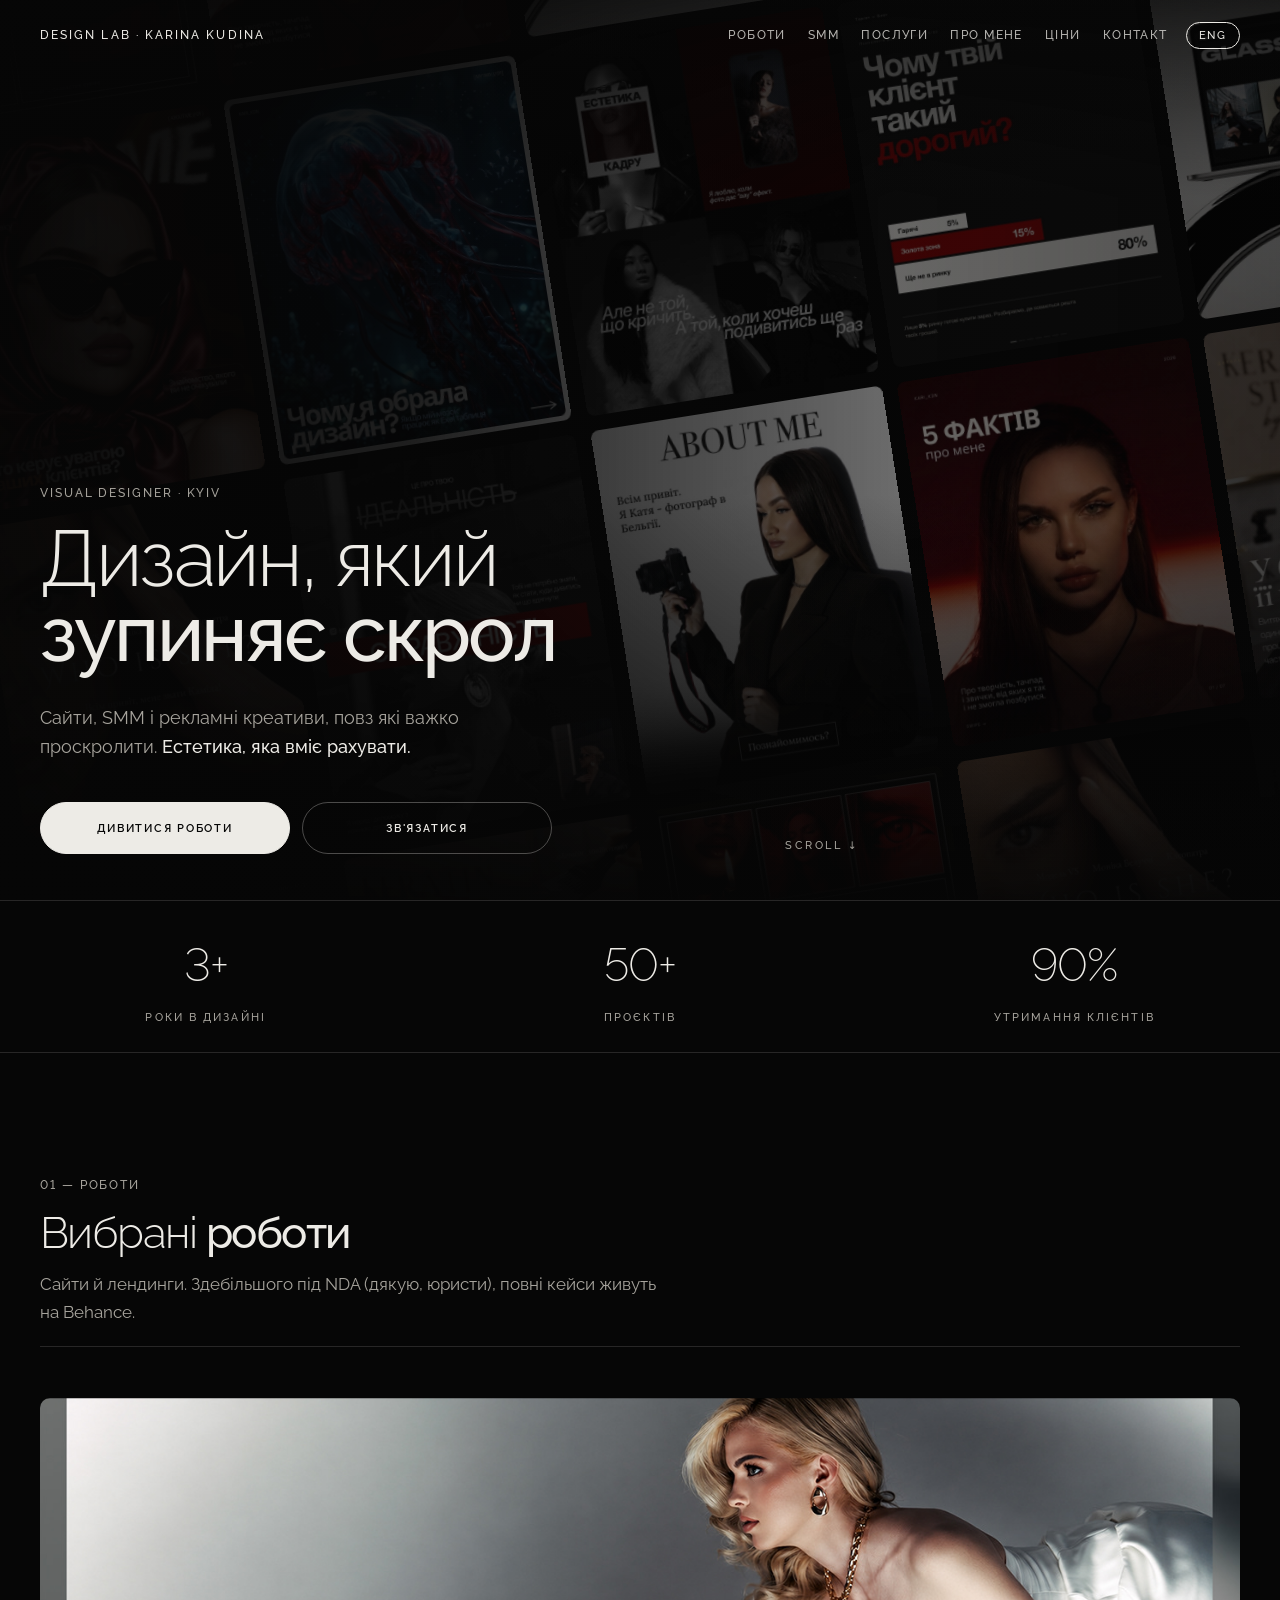
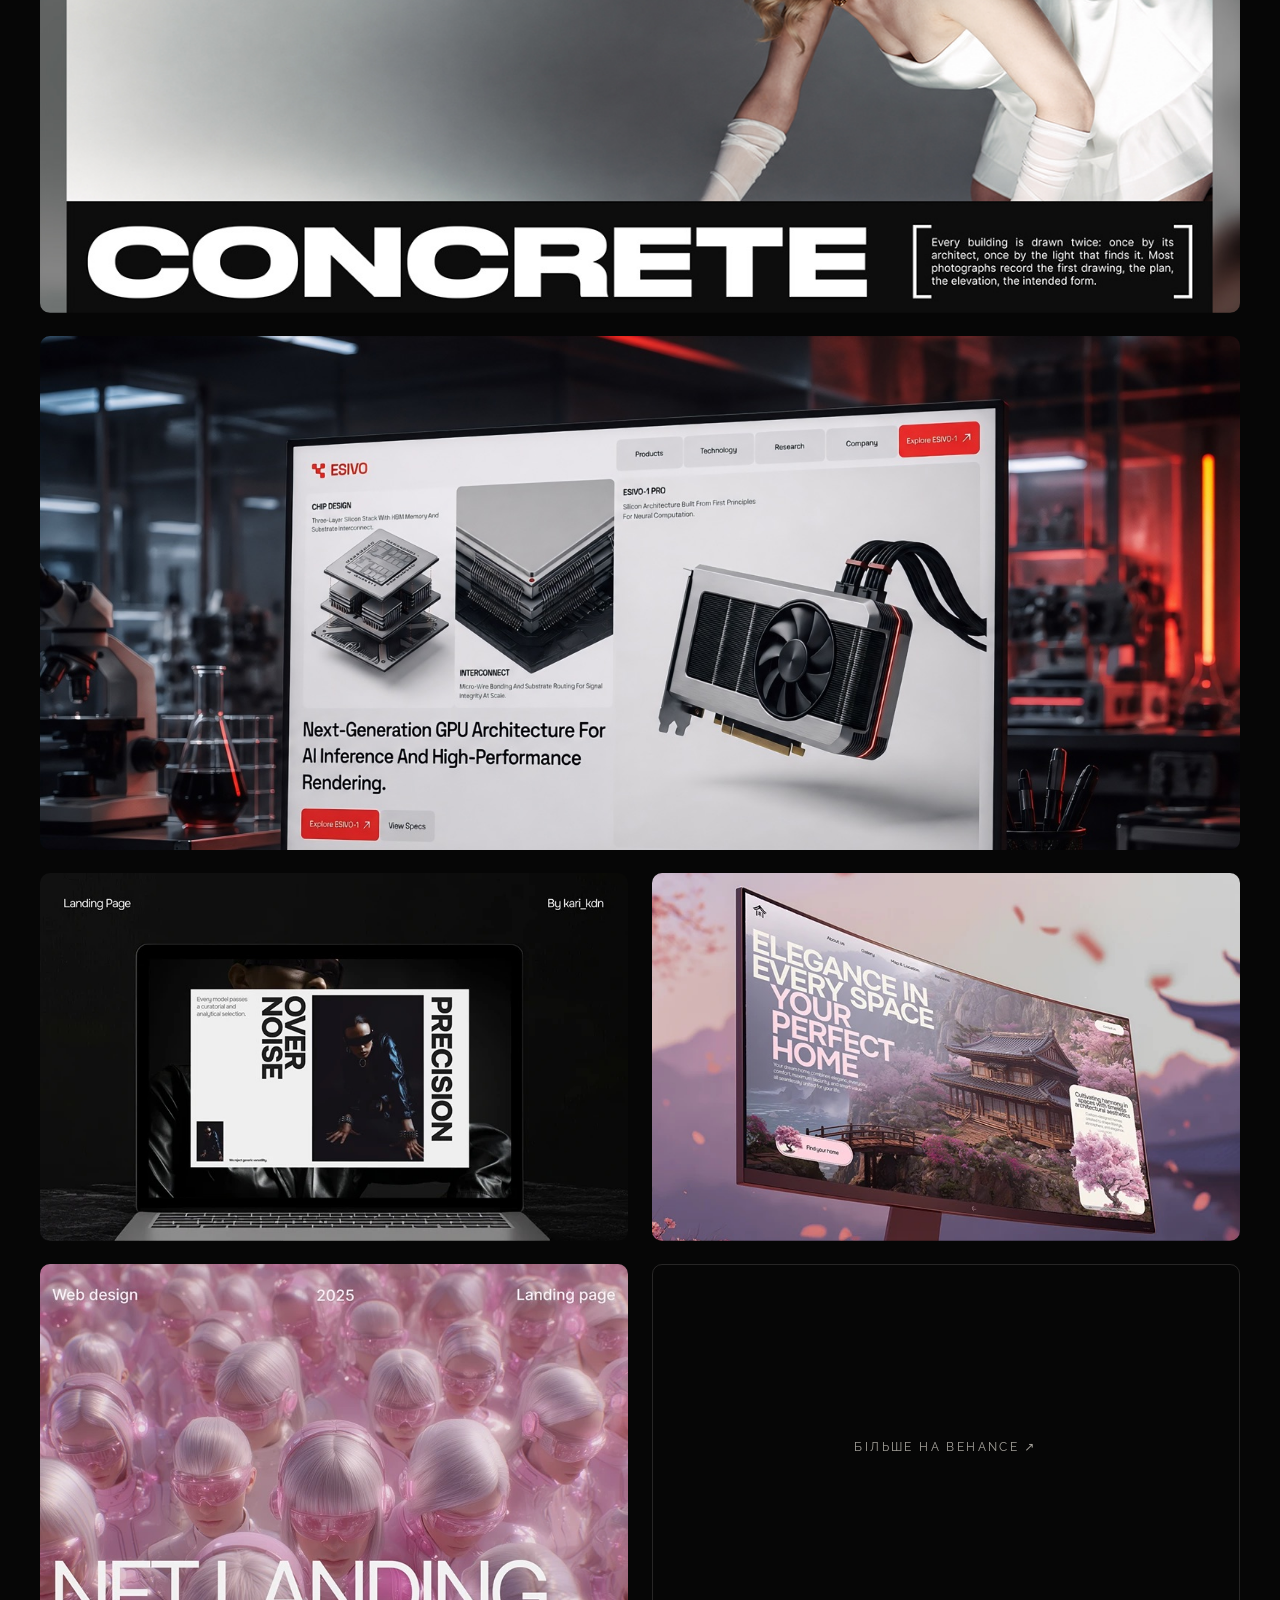
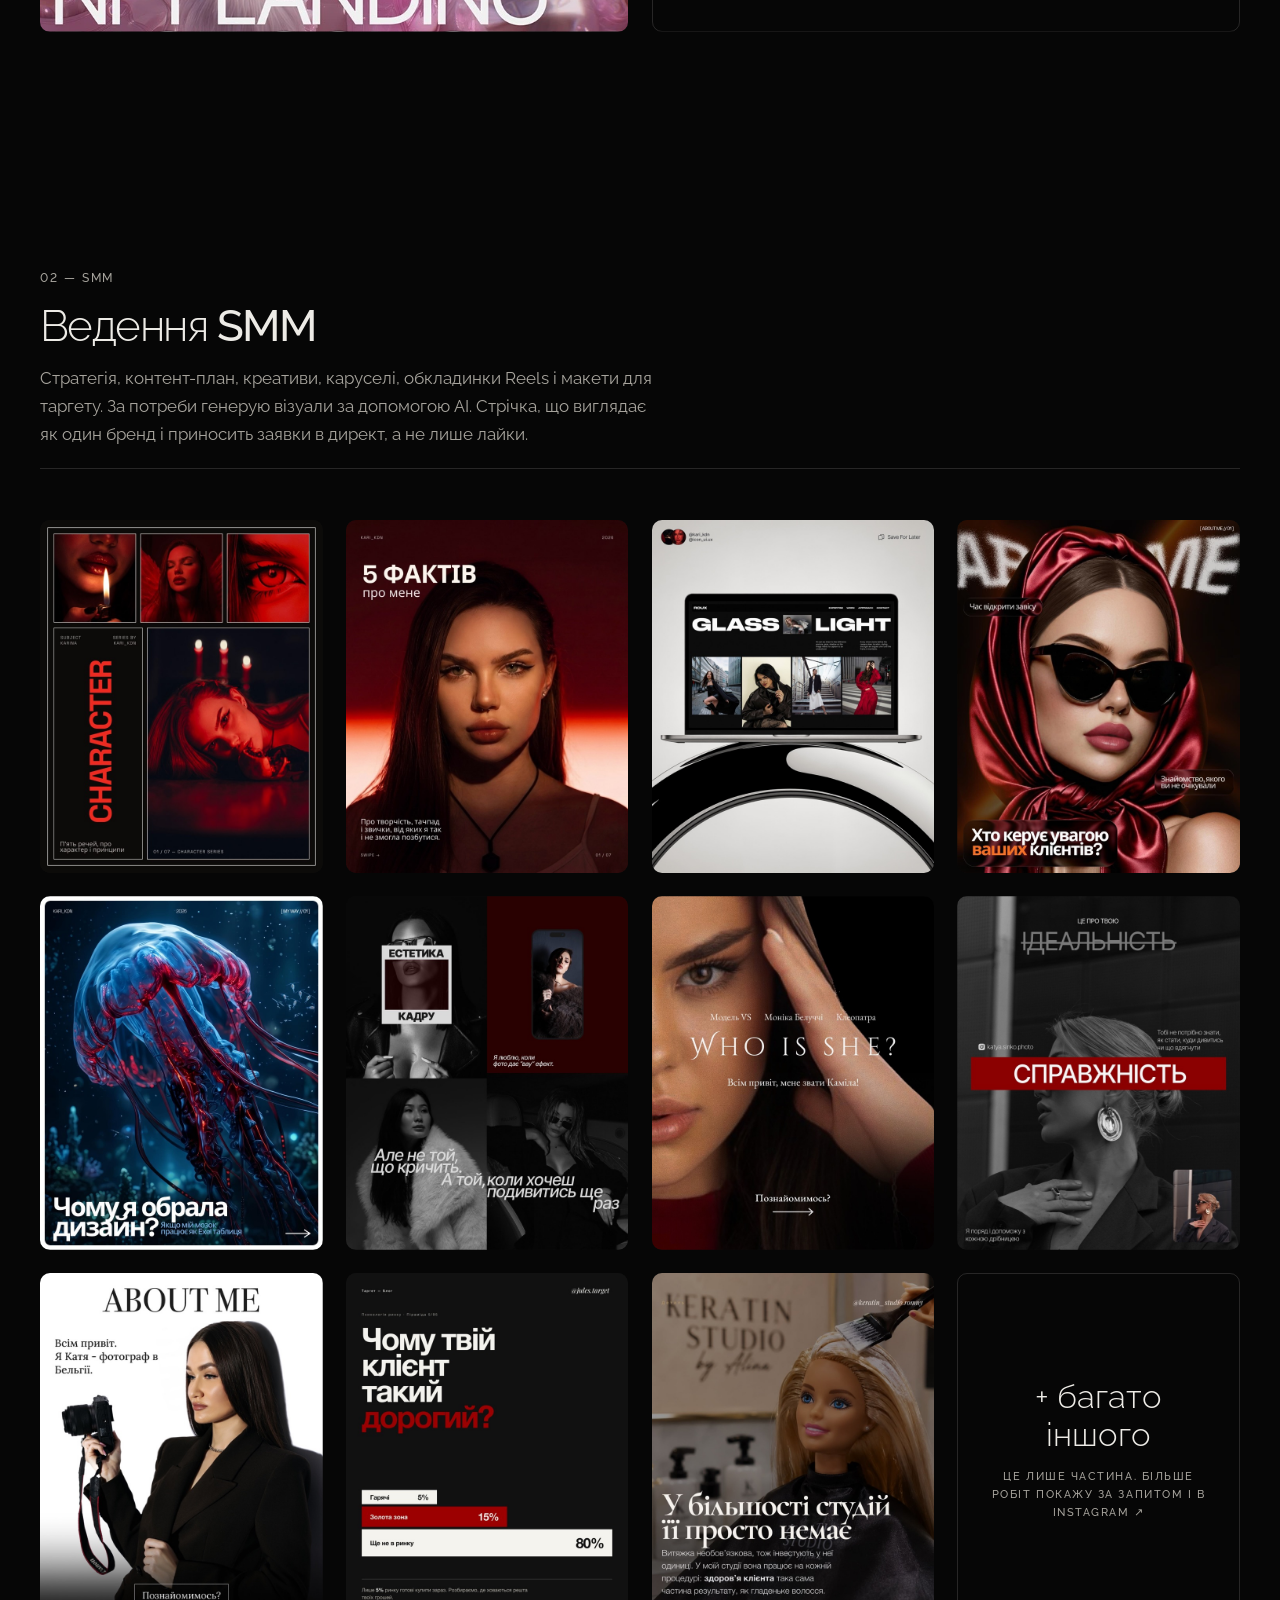
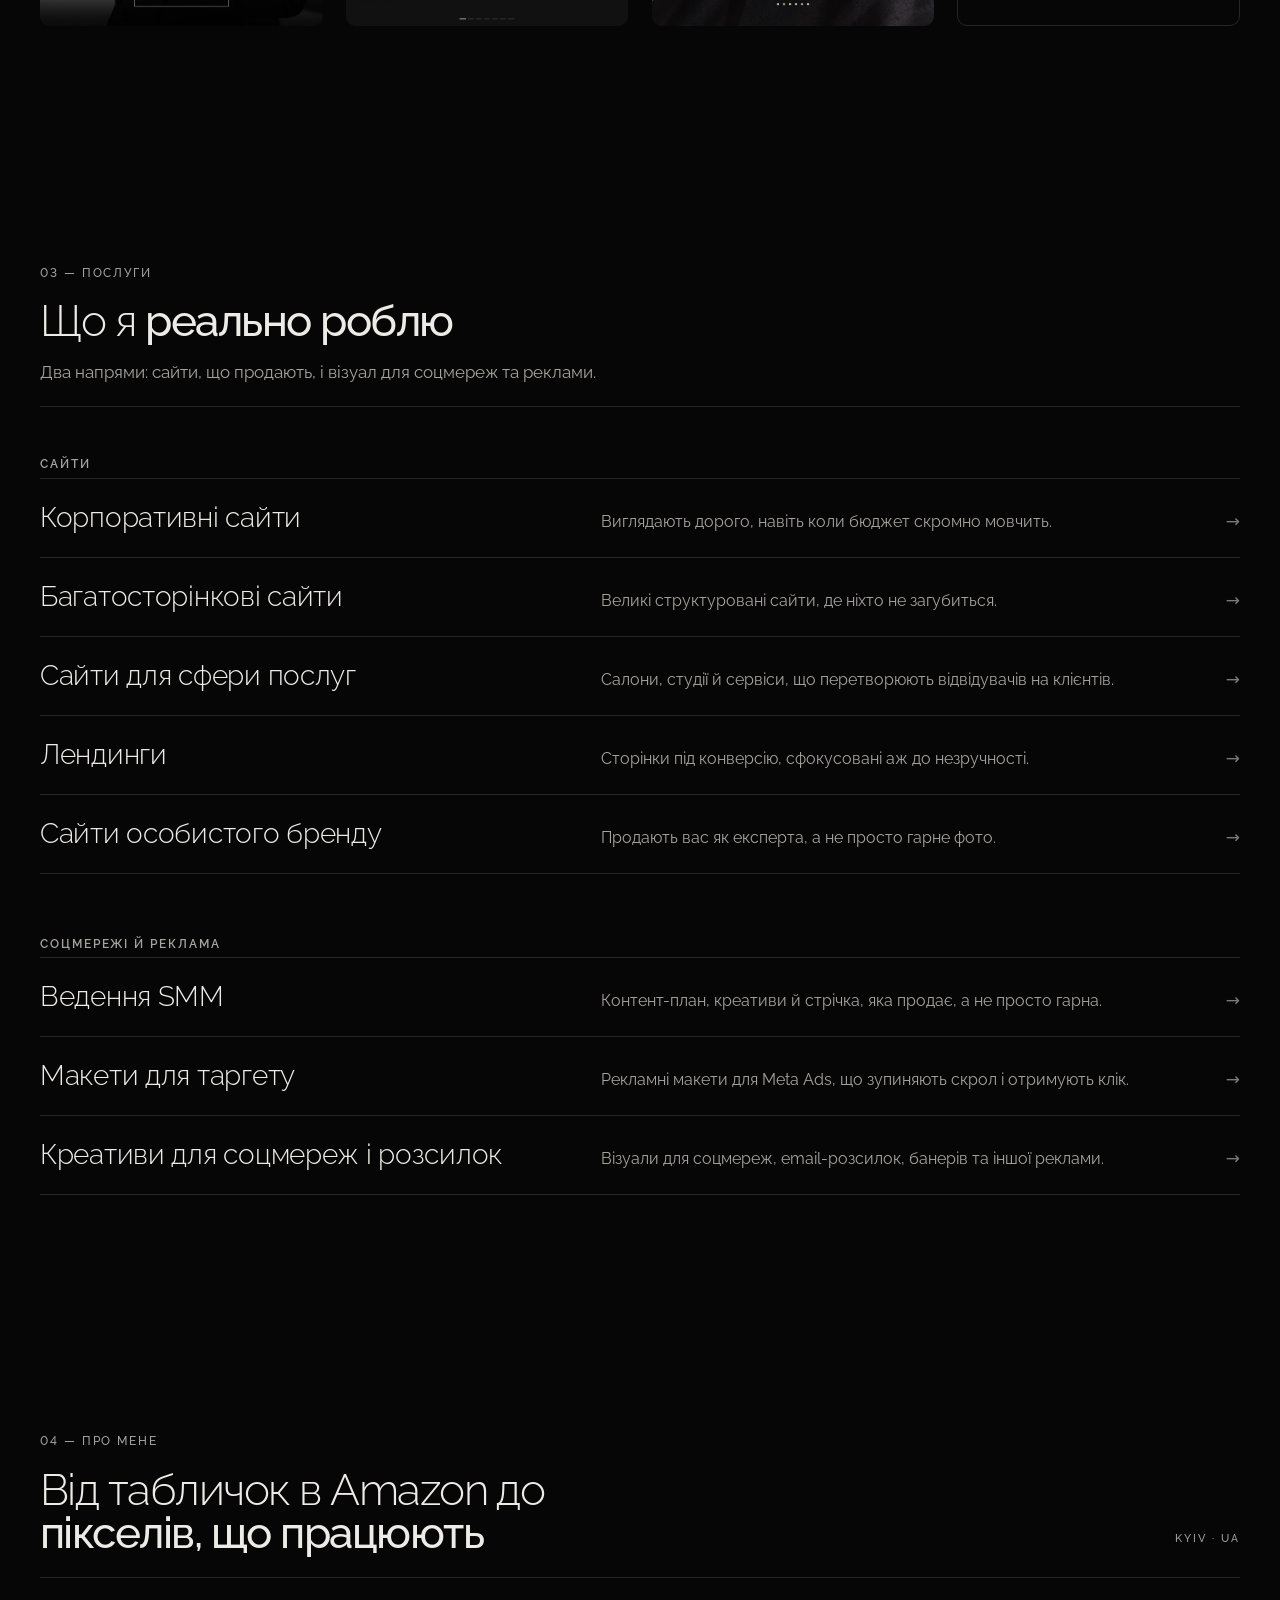
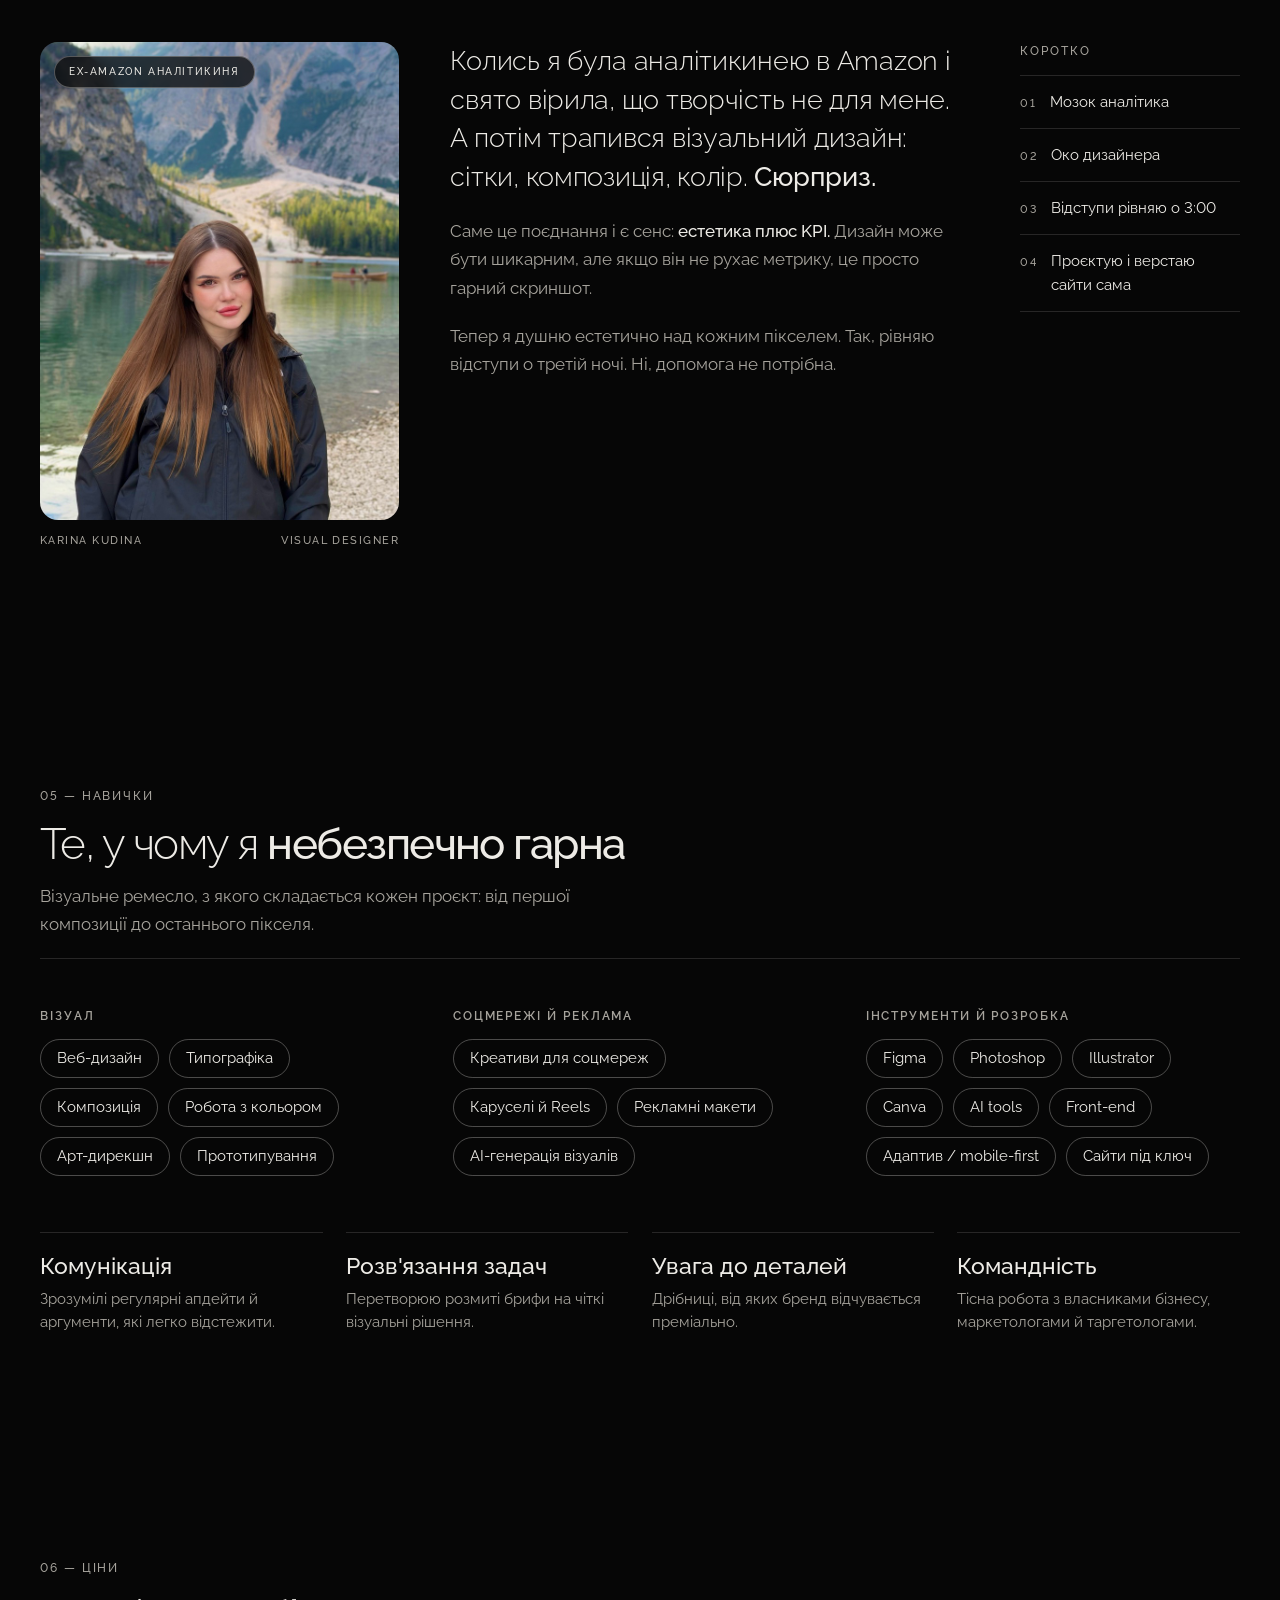
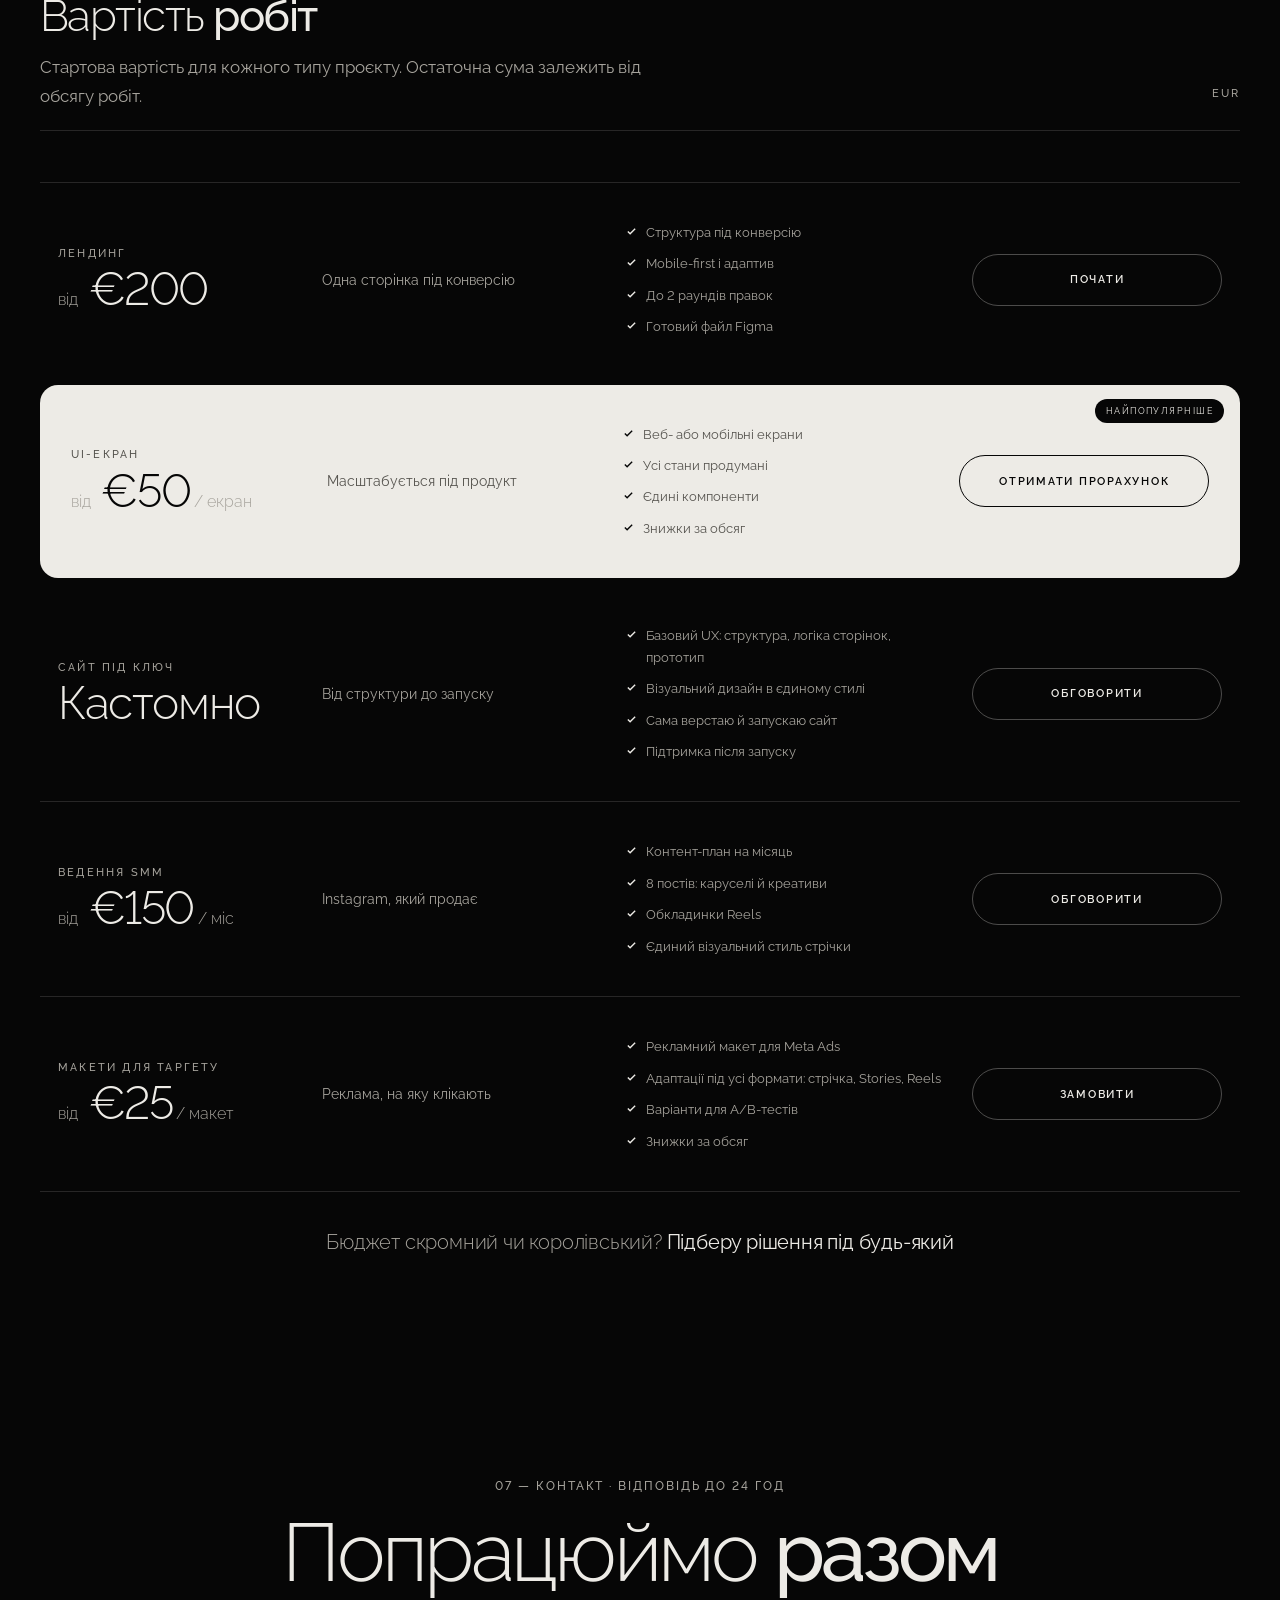
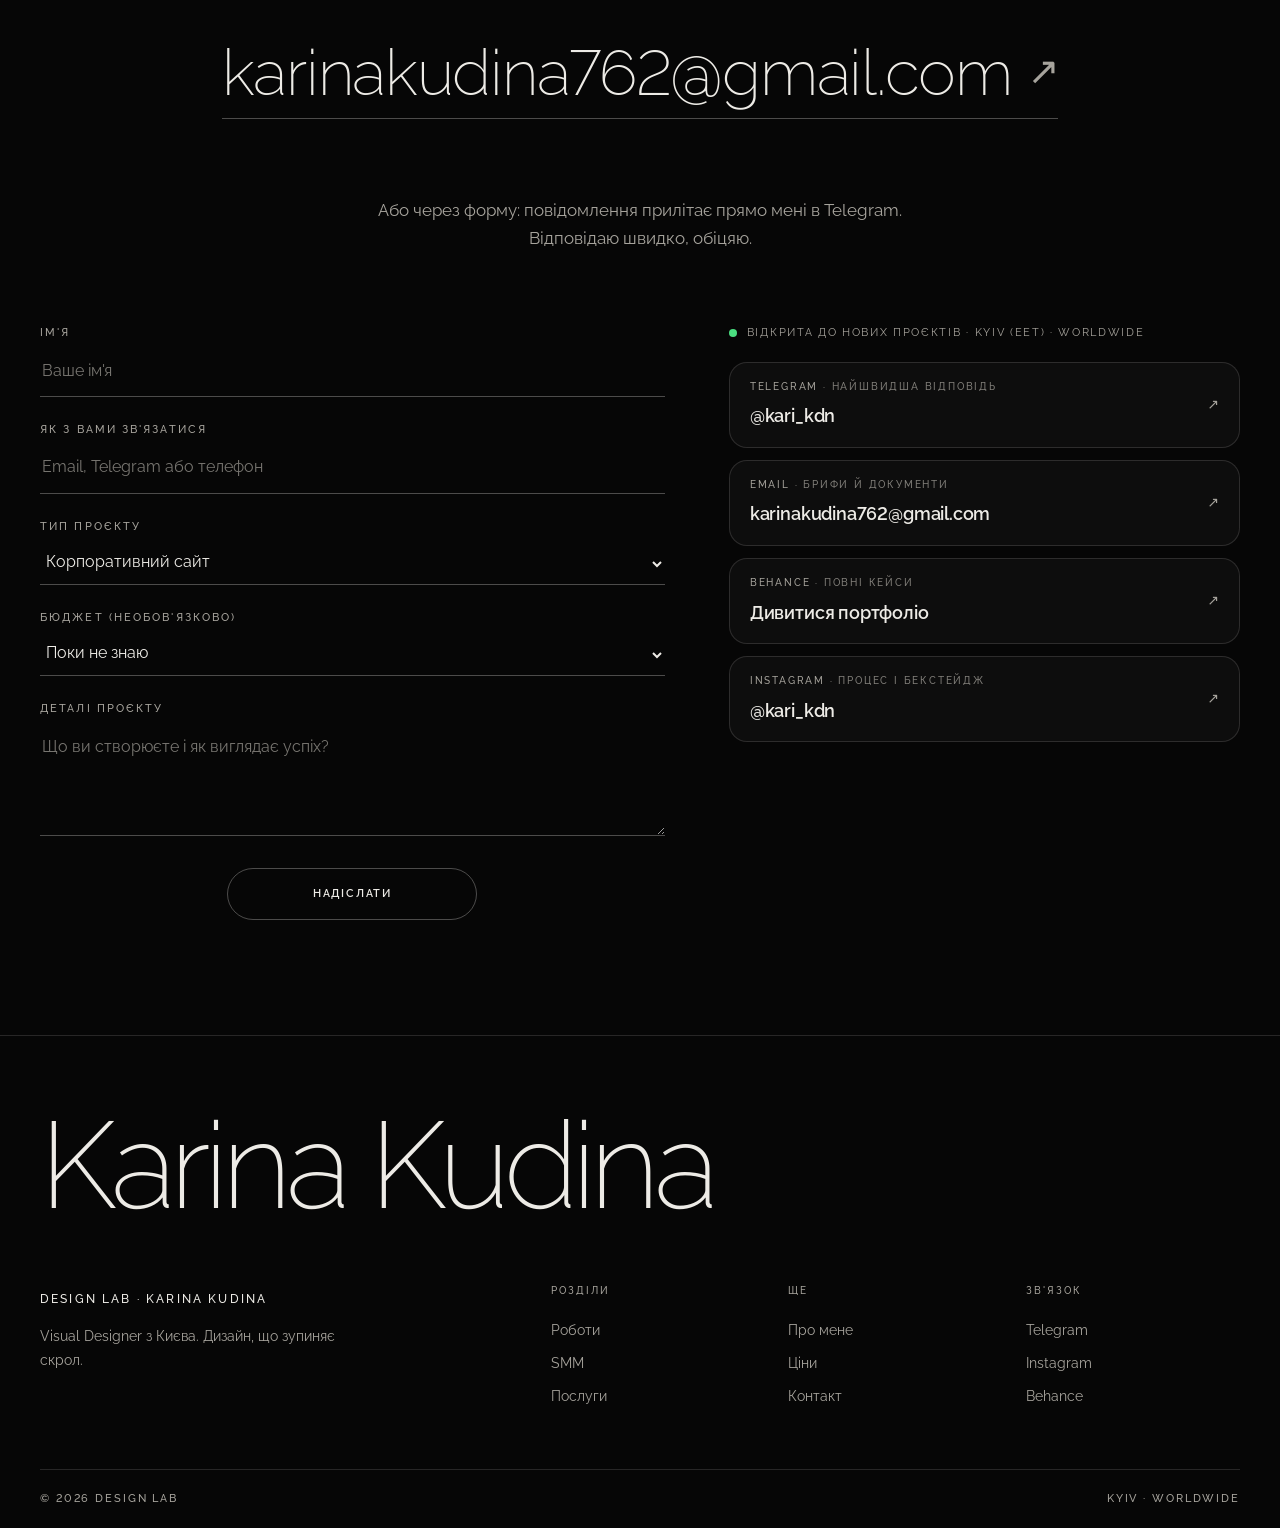
==== index.html @ 60ac48fe "update: SMM, макети для таргету, легший візуальний стиль і продумана структура - додано секцію SMM з" ====
<!DOCTYPE html>
<html lang="uk">
<head>
<meta charset="UTF-8">
<meta name="viewport" content="width=device-width, initial-scale=1">
<title>design lab · Visual Designer</title>
<meta name="description" content="Design Lab · Каріна Кудіна, візуальний дизайнер з Києва. Сайти, SMM і рекламні креативи, що зупиняють скрол.">
<meta name="theme-color" content="#060606">
<meta property="og:title" content="design lab · Visual Designer">
<meta property="og:description" content="Сайти, SMM і рекламні креативи, що зупиняють скрол.">
<meta property="og:type" content="website">
<meta property="og:site_name" content="Design Lab">
<meta property="og:url" content="https://karidesigner.netlify.app/">
<meta property="og:image" content="https://karidesigner.netlify.app/assets/og-cover.png">
<meta property="og:image:width" content="1200">
<meta property="og:image:height" content="630">
<meta name="twitter:card" content="summary_large_image">
<meta name="twitter:title" content="design lab · Visual Designer">
<meta name="twitter:description" content="Дизайн, який зупиняє скрол.">
<meta name="twitter:image" content="https://karidesigner.netlify.app/assets/og-cover.png">
<link rel="preconnect" href="https://fonts.googleapis.com">
<link rel="preconnect" href="https://fonts.gstatic.com" crossorigin>
<link href="https://fonts.googleapis.com/css2?family=Raleway:wght@200;300;400;500;600&display=swap" rel="stylesheet">
<link rel="canonical" href="https://karidesigner.netlify.app/">
<link rel="icon" href="data:image/svg+xml,%3Csvg xmlns='http://www.w3.org/2000/svg' viewBox='0 0 32 32'%3E%3Crect width='32' height='32' fill='%23060606'/%3E%3Ccircle cx='16' cy='16' r='6' fill='none' stroke='%23EDEBE6' stroke-width='2'/%3E%3C/svg%3E">
<link rel="stylesheet" href="assets/style.css">
<script type="application/ld+json">
{"@context":"https://schema.org","@type":"Person","name":"Karina Kudina","jobTitle":"Visual Designer","email":"karinakudina762@gmail.com","address":{"@type":"PostalAddress","addressLocality":"Kyiv","addressCountry":"UA"},"sameAs":["https://t.me/kari_kdn","https://www.instagram.com/kari_kdn","https://www.behance.net/c142ac6f"]}
</script>
</head>
<body>
<a class="skip-link" href="#main" data-en="Skip to content">Перейти до вмісту</a>

<header class="site-header">
  <a class="brand" href="#top">Design Lab · Karina Kudina</a>
  <div style="display:flex;align-items:center;gap:18px;">
    <nav class="nav-links" id="nav" aria-label="Primary">
      <a href="#work" data-en="Work">Роботи</a>
      <a href="#smm" data-en="SMM">SMM</a>
      <a href="#services" data-en="Services">Послуги</a>
      <a href="#about" data-en="About">Про мене</a>
      <a href="#pricing" data-en="Pricing">Ціни</a>
      <a href="#contact" data-en="Contact">Контакт</a>
    </nav>
    <button class="lang-toggle" data-lang-label aria-label="Switch language">ENG</button>
    <button class="nav-toggle" aria-label="Menu" aria-expanded="false" aria-controls="nav">
      <svg viewBox="0 0 24 24" fill="none" stroke="currentColor" stroke-width="2"><path d="M3 6h18M3 12h18M3 18h18"/></svg>
    </button>
  </div>
</header>

<main id="main" tabindex="-1" style="outline:none;">
<!-- ===== HERO: full-bleed ===== -->
<section class="hero" id="top">
  <div class="hero-wall" aria-hidden="true">
    <div class="wall-tilt">
      <div class="wall-col c1"><div class="wall-track"><img src="assets/smm/smm-01.jpg" alt="" loading="eager" decoding="async"><img src="assets/smm/smm-04.jpg" alt="" loading="eager" decoding="async"><img src="assets/smm/smm-07.jpg" alt="" loading="eager" decoding="async"><img src="assets/smm/smm-10.jpg" alt="" loading="eager" decoding="async"><img src="assets/smm/smm-01.jpg" alt="" loading="eager" decoding="async"><img src="assets/smm/smm-04.jpg" alt="" loading="eager" decoding="async"><img src="assets/smm/smm-07.jpg" alt="" loading="eager" decoding="async"><img src="assets/smm/smm-10.jpg" alt="" loading="eager" decoding="async"></div></div>
      <div class="wall-col c2"><div class="wall-track"><img src="assets/smm/smm-02.jpg" alt="" loading="eager" decoding="async"><img src="assets/smm/smm-05.jpg" alt="" loading="eager" decoding="async"><img src="assets/smm/smm-08.jpg" alt="" loading="eager" decoding="async"><img src="assets/smm/smm-11.jpg" alt="" loading="eager" decoding="async"><img src="assets/smm/smm-02.jpg" alt="" loading="eager" decoding="async"><img src="assets/smm/smm-05.jpg" alt="" loading="eager" decoding="async"><img src="assets/smm/smm-08.jpg" alt="" loading="eager" decoding="async"><img src="assets/smm/smm-11.jpg" alt="" loading="eager" decoding="async"></div></div>
      <div class="wall-col c3"><div class="wall-track"><img src="assets/smm/smm-03.jpg" alt="" loading="eager" decoding="async"><img src="assets/smm/smm-06.jpg" alt="" loading="eager" decoding="async"><img src="assets/smm/smm-09.jpg" alt="" loading="eager" decoding="async"><img src="assets/smm/smm-01.jpg" alt="" loading="eager" decoding="async"><img src="assets/smm/smm-03.jpg" alt="" loading="eager" decoding="async"><img src="assets/smm/smm-06.jpg" alt="" loading="eager" decoding="async"><img src="assets/smm/smm-09.jpg" alt="" loading="eager" decoding="async"><img src="assets/smm/smm-01.jpg" alt="" loading="eager" decoding="async"></div></div>
      <div class="wall-col c4"><div class="wall-track"><img src="assets/smm/smm-05.jpg" alt="" loading="eager" decoding="async"><img src="assets/smm/smm-10.jpg" alt="" loading="eager" decoding="async"><img src="assets/smm/smm-02.jpg" alt="" loading="eager" decoding="async"><img src="assets/smm/smm-07.jpg" alt="" loading="eager" decoding="async"><img src="assets/smm/smm-05.jpg" alt="" loading="eager" decoding="async"><img src="assets/smm/smm-10.jpg" alt="" loading="eager" decoding="async"><img src="assets/smm/smm-02.jpg" alt="" loading="eager" decoding="async"><img src="assets/smm/smm-07.jpg" alt="" loading="eager" decoding="async"></div></div>
      <div class="wall-col c5"><div class="wall-track"><img src="assets/smm/smm-08.jpg" alt="" loading="eager" decoding="async"><img src="assets/smm/smm-03.jpg" alt="" loading="eager" decoding="async"><img src="assets/smm/smm-11.jpg" alt="" loading="eager" decoding="async"><img src="assets/smm/smm-06.jpg" alt="" loading="eager" decoding="async"><img src="assets/smm/smm-08.jpg" alt="" loading="eager" decoding="async"><img src="assets/smm/smm-03.jpg" alt="" loading="eager" decoding="async"><img src="assets/smm/smm-11.jpg" alt="" loading="eager" decoding="async"><img src="assets/smm/smm-06.jpg" alt="" loading="eager" decoding="async"></div></div>
    </div>
  </div>
  <div class="hero-inner">
    <div class="eyebrow">Visual Designer · Kyiv</div>
    <h1 data-en="Design that<br><b>stops the scroll</b>">Дизайн, який<br><b>зупиняє скрол</b></h1>
    <div class="hero-foot">
      <p class="lead" data-en="Websites, SMM and ad creatives you can't scroll past. <b>Aesthetics that know the numbers.</b>">Сайти, SMM і рекламні креативи, повз які важко проскролити. <b>Естетика, яка вміє рахувати.</b></p>
      <div class="hero-cta">
        <a class="btn btn-primary" href="#work" data-en="View my work">Дивитися роботи</a>
        <a class="btn" href="#contact" data-en="Let's talk">Зв'язатися</a>
      </div>
      <span class="scroll-hint">scroll ↓</span>
    </div>
  </div>
</section>

<div class="hero-meta">
  <div><div class="num">3+</div><div class="lbl" data-en="Years in design">Роки в дизайні</div></div>
  <div><div class="num">50+</div><div class="lbl" data-en="Projects shipped">Проєктів</div></div>
  <div><div class="num">90%</div><div class="lbl" data-en="Client retention">Утримання клієнтів</div></div>
</div>

<!-- ===== WORK: mosaic ===== -->
<section id="work">
  <div class="wrap">
    <div class="section-head reveal">
      <div>
        <span class="eyebrow" data-en="01 — Work">01 — Роботи</span>
        <h2 data-en="Selected <b>work</b>">Вибрані <b>роботи</b></h2>
        <p class="mt-s" data-en="Websites and landing pages. Mostly under NDA (thanks, lawyers), full case studies live on Behance.">Сайти й лендинги. Здебільшого під NDA (дякую, юристи), повні кейси живуть на Behance.</p>
      </div>
    </div>
    <div class="mosaic">
      <a class="tile wide reveal" href="https://www.behance.net/gallery/256328111/ROUX-A-Visual-World-Built-Around-Photography" target="_blank" rel="noopener">
        <img src="assets/work-8.jpg" alt="ROUX · A Visual World Built Around Photography" loading="lazy" style="object-position:center">
        <span class="cap"><span data-en="ROUX · A Visual World Built Around Photography">ROUX · Візуальний світ навколо фотографії</span><span class="t" data-en="new case ↗">новий кейс ↗</span></span>
      </a>
      <a class="tile wide reveal" href="https://www.behance.net/gallery/252029567/ESIVO-Next-Gen-GPU-Architecture-UXUI-Design" target="_blank" rel="noopener">
        <img src="assets/work-1.jpg" alt="ESIVO · Next-Gen GPU Architecture UX/UI" loading="lazy">
        <span class="cap"><span data-en="ESIVO · Next-Gen GPU Architecture">ESIVO · Next-Gen GPU Architecture</span><span class="t">ux/ui ↗</span></span>
      </a>
      <a class="tile reveal" href="https://www.behance.net/gallery/241196979/Landing-Page-Modeling-Agency-Website" target="_blank" rel="noopener">
        <img src="assets/work-4.jpg" alt="Landing Page · Modeling Agency" loading="lazy">
        <span class="cap"><span data-en="Modeling Agency">Модельна агенція</span><span class="t">landing ↗</span></span>
      </a>
      <a class="tile reveal" href="https://www.behance.net/gallery/239406881/Real-Estate-Landing-Page-Website-Design-UIUX" target="_blank" rel="noopener">
        <img src="assets/work-5.jpg" alt="Real Estate Landing Page" loading="lazy">
        <span class="cap"><span data-en="Real Estate Landing">Лендинг нерухомості</span><span class="t">real estate ↗</span></span>
      </a>
      <a class="tile reveal" href="https://www.behance.net/gallery/230342097/NFT-landing-page-Website-UIUX" target="_blank" rel="noopener">
        <img src="assets/work-7.jpg" alt="NFT Landing Page" loading="lazy">
        <span class="cap"><span data-en="NFT Landing Page">NFT-лендинг</span><span class="t">nft ↗</span></span>
      </a>
      <a class="tile cta reveal" href="https://www.behance.net/c142ac6f" target="_blank" rel="noopener">
        <span data-en="More on Behance ↗">Більше на Behance ↗</span>
      </a>
    </div>
  </div>
</section>

<!-- ===== SMM ===== -->
<section id="smm">
  <div class="wrap">
    <div class="section-head reveal">
      <div>
        <span class="eyebrow" data-en="02 — SMM">02 — SMM</span>
        <h2 data-en="Social media <b>management</b>">Ведення <b>SMM</b></h2>
        <p class="mt-s" data-en="Strategy, content plan, creatives, carousels, Reels covers and ad mockups for targeting. When needed, I generate visuals with AI. A feed that looks like one brand and brings DMs, not just likes.">Стратегія, контент-план, креативи, каруселі, обкладинки Reels і макети для таргету. За потреби генерую візуали за допомогою AI. Стрічка, що виглядає як один бренд і приносить заявки в директ, а не лише лайки.</p>
      </div>
    </div>
    <div class="smm-grid">
      <a class="smm-tile reveal" href="https://www.instagram.com/p/DblIMHoiArP/" target="_blank" rel="noopener"><img src="assets/smm/smm-01.jpg" alt="SMM-креатив для Instagram №1" loading="lazy"></a>
      <a class="smm-tile reveal" href="https://www.instagram.com/p/DbdYJGsiDi4/" target="_blank" rel="noopener"><img src="assets/smm/smm-02.jpg" alt="SMM-креатив для Instagram №2" loading="lazy"></a>
      <a class="smm-tile reveal" href="https://www.instagram.com/p/Dd9DfezCHMA/" target="_blank" rel="noopener"><img src="assets/smm/smm-03.jpg" alt="SMM-креатив для Instagram №3" loading="lazy"></a>
      <a class="smm-tile reveal" href="https://www.instagram.com/p/DYm7dYTCFOm/" target="_blank" rel="noopener"><img src="assets/smm/smm-04.jpg" alt="SMM-креатив для Instagram №4" loading="lazy"></a>
      <a class="smm-tile reveal" href="https://www.instagram.com/p/DY2E0xBCFIq/" target="_blank" rel="noopener"><img src="assets/smm/smm-05.jpg" alt="SMM-креатив для Instagram №5" loading="lazy"></a>
      <a class="smm-tile reveal" href="https://www.instagram.com/p/DT2WX2nCGSS/" target="_blank" rel="noopener"><img src="assets/smm/smm-06.jpg" alt="SMM-креатив для Instagram №6" loading="lazy"></a>
      <a class="smm-tile reveal" href="https://www.instagram.com/p/DIw6enLCo71/" target="_blank" rel="noopener"><img src="assets/smm/smm-07.jpg" alt="SMM-креатив для Instagram №7" loading="lazy"></a>
      <a class="smm-tile reveal" href="https://www.instagram.com/p/DMtHwHuoSvu/?img_index=3" target="_blank" rel="noopener"><img src="assets/smm/smm-08.jpg" alt="SMM-креатив для Instagram №8" loading="lazy"></a>
      <a class="smm-tile reveal" href="https://www.instagram.com/p/DJC8NVIoDYU/" target="_blank" rel="noopener"><img src="assets/smm/smm-09.jpg" alt="SMM-креатив для Instagram №9" loading="lazy"></a>
      <a class="smm-tile reveal" href="https://www.instagram.com/p/DaQgTVNCkNg/" target="_blank" rel="noopener"><img src="assets/smm/smm-10.jpg" alt="SMM-креатив для Instagram №10" loading="lazy"></a>
      <a class="smm-tile reveal" href="https://www.instagram.com/p/Da5YlVFDR4-/" target="_blank" rel="noopener"><img src="assets/smm/smm-11.jpg" alt="SMM-креатив для Instagram №11" loading="lazy"></a>
      <a class="smm-tile more reveal" href="https://www.instagram.com/kari_kdn/" target="_blank" rel="noopener">
        <span class="m-big" data-en="+ a lot more">+ багато іншого</span>
        <span class="m-sub" data-en="this is just a slice. More creatives on request and in Instagram ↗">це лише частина. Більше робіт покажу за запитом і в Instagram ↗</span>
      </a>
    </div>
  </div>
</section>

<!-- ===== SERVICES ===== -->
<section id="services">
  <div class="wrap">
    <div class="section-head reveal">
      <div>
        <span class="eyebrow" data-en="03 — Services">03 — Послуги</span>
        <h2 data-en="What I <b>actually do</b>">Що я <b>реально роблю</b></h2>
        <p class="mt-s" data-en="Two directions: websites that sell, and visuals for social media and ads.">Два напрями: сайти, що продають, і візуал для соцмереж та реклами.</p>
      </div>
    </div>
    <div class="svc-groups">
      <div class="svc-group reveal">
        <h3 class="svc-gt" data-en="Websites">Сайти</h3>
        <ul class="svc-rows">
          <li><a href="#contact"><span class="svc-name" data-en="Corporate websites">Корпоративні сайти</span><span class="svc-desc" data-en="Look expensive even while the budget is still whispering.">Виглядають дорого, навіть коли бюджет скромно мовчить.</span><span class="svc-arr" aria-hidden="true">→</span></a></li>
          <li><a href="#contact"><span class="svc-name" data-en="Multi-page websites">Багатосторінкові сайти</span><span class="svc-desc" data-en="Big structured sites where nobody gets lost.">Великі структуровані сайти, де ніхто не загубиться.</span><span class="svc-arr" aria-hidden="true">→</span></a></li>
          <li><a href="#contact"><span class="svc-name" data-en="Service-business sites">Сайти для сфери послуг</span><span class="svc-desc" data-en="Salons, studios and services that turn visitors into clients.">Салони, студії й сервіси, що перетворюють відвідувачів на клієнтів.</span><span class="svc-arr" aria-hidden="true">→</span></a></li>
          <li><a href="#contact"><span class="svc-name" data-en="Landing pages">Лендинги</span><span class="svc-desc" data-en="Conversion-first pages so focused it's almost rude.">Сторінки під конверсію, сфокусовані аж до незручності.</span><span class="svc-arr" aria-hidden="true">→</span></a></li>
          <li><a href="#contact"><span class="svc-name" data-en="Personal brand sites">Сайти особистого бренду</span><span class="svc-desc" data-en="Sell you as an expert, not just a nice photo.">Продають вас як експерта, а не просто гарне фото.</span><span class="svc-arr" aria-hidden="true">→</span></a></li>
        </ul>
      </div>
      <div class="svc-group reveal">
        <h3 class="svc-gt" data-en="Social media &amp; ads">Соцмережі й реклама</h3>
        <ul class="svc-rows">
          <li><a href="#smm"><span class="svc-name" data-en="SMM management">Ведення SMM</span><span class="svc-desc" data-en="Content plan, creatives and a feed that sells, not just looks pretty.">Контент-план, креативи й стрічка, яка продає, а не просто гарна.</span><span class="svc-arr" aria-hidden="true">→</span></a></li>
          <li><a href="#smm"><span class="svc-name" data-en="Ad creatives for targeting">Макети для таргету</span><span class="svc-desc" data-en="Meta Ads mockups that stop the scroll and get the click.">Рекламні макети для Meta Ads, що зупиняють скрол і отримують клік.</span><span class="svc-arr" aria-hidden="true">→</span></a></li>
          <li><a href="#contact"><span class="svc-name" data-en="Social &amp; email creatives">Креативи для соцмереж і розсилок</span><span class="svc-desc" data-en="Visuals for social, newsletters, banners and other promo.">Візуали для соцмереж, email-розсилок, банерів та іншої реклами.</span><span class="svc-arr" aria-hidden="true">→</span></a></li>
        </ul>
      </div>
    </div>
  </div>
</section>

<!-- ===== ABOUT ===== -->
<section id="about">
  <div class="wrap">
    <div class="about-head reveal">
      <div>
        <span class="eyebrow" data-en="04 — About">04 — Про мене</span>
        <h2 data-en="From Amazon spreadsheets to <b>pixels that perform</b>">Від табличок в Amazon до <b>пікселів, що працюють</b></h2>
      </div>
      <span class="idx">kyiv · ua</span>
    </div>
    <div class="about-layout">
      <figure class="about-photo reveal">
        <span class="about-tag" data-en="ex-Amazon analyst">ex-Amazon аналітикиня</span>
        <img src="assets/karina-about-web.jpg" alt="Каріна Кудіна" loading="lazy">
        <figcaption class="cap"><span>Karina Kudina</span><span>Visual Designer</span></figcaption>
      </figure>
      <div class="about-copy reveal">
        <p class="about-lede" data-en="I was an analyst at Amazon, fully convinced creativity wasn't my thing. Then visual design happened: grids, composition, colour. <b>Surprise.</b>">Колись я була аналітикинею в Amazon і свято вірила, що творчість не для мене. А потім трапився візуальний дизайн: сітки, композиція, колір. <b>Сюрприз.</b></p>
        <p data-en="That mix is the whole point: <b>aesthetics plus KPIs.</b> A design can be gorgeous, but if it doesn't move the metric, it's just a nice screenshot.">Саме це поєднання і є сенс: <b>естетика плюс KPI.</b> Дизайн може бути шикарним, але якщо він не рухає метрику, це просто гарний скриншот.</p>
        <p data-en="Now I'm aesthetically annoying about every pixel. Yes, I align spacing at 3 a.m. No, I don't need help.">Тепер я душню естетично над кожним пікселем. Так, рівняю відступи о третій ночі. Ні, допомога не потрібна.</p>
      </div>
      <aside class="about-side reveal">
        <span class="eyebrow" data-en="In short">Коротко</span>
        <div class="af"><span class="af-n">01</span><p data-en="Analytics brain">Мозок аналітика</p></div>
        <div class="af"><span class="af-n">02</span><p data-en="Designer's eye">Око дизайнера</p></div>
        <div class="af"><span class="af-n">03</span><p data-en="Spacing aligned at 3 a.m.">Відступи рівняю о 3:00</p></div>
        <div class="af"><span class="af-n">04</span><p data-en="I design and build sites myself">Проєктую і верстаю сайти сама</p></div>
      </aside>
    </div>
  </div>
</section>

<!-- ===== SKILLS ===== -->
<section id="skills">
  <div class="wrap">
    <div class="section-head reveal">
      <div>
        <span class="eyebrow" data-en="05 — Skills">05 — Навички</span>
        <h2 data-en="What I'm <b>dangerously good</b> at">Те, у чому я <b>небезпечно гарна</b></h2>
        <p class="mt-s" data-en="The visual craft behind every project: from the first composition to the last pixel.">Візуальне ремесло, з якого складається кожен проєкт: від першої композиції до останнього пікселя.</p>
      </div>
    </div>
    <div class="skill-groups">
      <div class="skill-group reveal">
        <h3 data-en="Visual">Візуал</h3>
        <ul class="tags"><li data-en="Web design">Веб-дизайн</li><li data-en="Typography">Типографіка</li><li data-en="Composition">Композиція</li><li data-en="Colour">Робота з кольором</li><li data-en="Art direction">Арт-дирекшн</li><li data-en="Prototyping">Прототипування</li></ul>
      </div>
      <div class="skill-group reveal">
        <h3 data-en="Social &amp; ads">Соцмережі й реклама</h3>
        <ul class="tags"><li data-en="Social creatives">Креативи для соцмереж</li><li data-en="Carousels &amp; Reels">Каруселі й Reels</li><li data-en="Ad mockups">Рекламні макети</li><li data-en="AI-generated visuals">AI-генерація візуалів</li></ul>
      </div>
      <div class="skill-group reveal">
        <h3 data-en="Tools &amp; build">Інструменти й розробка</h3>
        <ul class="tags"><li data-en="Figma">Figma</li><li data-en="Photoshop">Photoshop</li><li data-en="Illustrator">Illustrator</li><li data-en="Canva">Canva</li><li data-en="AI tools">AI tools</li><li data-en="Front-end">Front-end</li><li data-en="Responsive / mobile-first">Адаптив / mobile-first</li><li data-en="Turnkey websites">Сайти під ключ</li></ul>
      </div>
    </div>
    <div class="grid cols-4 mt-l">
      <div class="card reveal"><h3 data-en="Communication">Комунікація</h3><p data-en="Clear, frequent updates and reasoning you can follow.">Зрозумілі регулярні апдейти й аргументи, які легко відстежити.</p></div>
      <div class="card reveal"><h3 data-en="Problem solving">Розв'язання задач</h3><p data-en="Turning fuzzy briefs into clear visual solutions.">Перетворюю розмиті брифи на чіткі візуальні рішення.</p></div>
      <div class="card reveal"><h3 data-en="Attention to detail">Увага до деталей</h3><p data-en="The small things that make a brand feel premium.">Дрібниці, від яких бренд відчувається преміально.</p></div>
      <div class="card reveal"><h3 data-en="Collaboration">Командність</h3><p data-en="Working closely with business owners, marketers and targeting specialists.">Тісна робота з власниками бізнесу, маркетологами й таргетологами.</p></div>
    </div>
  </div>
</section>

<!-- ===== PRICING ===== -->
<section id="pricing">
  <div class="wrap">
    <div class="section-head reveal">
      <div>
        <span class="eyebrow" data-en="06 — Pricing">06 — Ціни</span>
        <h2 data-en="Starting <b>prices</b>">Вартість <b>робіт</b></h2>
        <p class="mt-s" data-en="Starting prices for each type of project. The final quote depends on scope.">Стартова вартість для кожного типу проєкту. Остаточна сума залежить від обсягу робіт.</p>
      </div>
      <span class="idx">EUR</span>
    </div>
    <div class="price-rows">
      <div class="price reveal">
        <div class="p-head">
          <h3 data-en="Landing page">Лендинг</h3>
          <div class="amount"><small data-en="from">від</small> €200</div>
        </div>
        <div class="from" data-en="One high-converting page">Одна сторінка під конверсію</div>
        <ul>
          <li><svg viewBox="0 0 24 24" fill="none" stroke="currentColor" stroke-width="3"><path d="M20 6 9 17l-5-5"/></svg> <span data-en="Conversion-focused layout">Структура під конверсію</span></li>
          <li><svg viewBox="0 0 24 24" fill="none" stroke="currentColor" stroke-width="3"><path d="M20 6 9 17l-5-5"/></svg> <span data-en="Mobile-first & responsive">Mobile-first і адаптив</span></li>
          <li><svg viewBox="0 0 24 24" fill="none" stroke="currentColor" stroke-width="3"><path d="M20 6 9 17l-5-5"/></svg> <span data-en="Up to 2 revision rounds">До 2 раундів правок</span></li>
          <li><svg viewBox="0 0 24 24" fill="none" stroke="currentColor" stroke-width="3"><path d="M20 6 9 17l-5-5"/></svg> <span data-en="Dev-ready Figma file">Готовий файл Figma</span></li>
        </ul>
        <a class="btn" href="#contact" data-en="Get started">Почати</a>
      </div>
      <div class="price featured reveal">
        <span class="badge" data-en="Most popular">Найпопулярніше</span>
        <div class="p-head">
          <h3 data-en="UI screen design">UI-екран</h3>
          <div class="amount"><small data-en="from">від</small> €50<small data-en=" / screen"> / екран</small></div>
        </div>
        <div class="from" data-en="Scales with your product">Масштабується під продукт</div>
        <ul>
          <li><svg viewBox="0 0 24 24" fill="none" stroke="currentColor" stroke-width="3"><path d="M20 6 9 17l-5-5"/></svg> <span data-en="Web or mobile screens">Веб- або мобільні екрани</span></li>
          <li><svg viewBox="0 0 24 24" fill="none" stroke="currentColor" stroke-width="3"><path d="M20 6 9 17l-5-5"/></svg> <span data-en="All states designed">Усі стани продумані</span></li>
          <li><svg viewBox="0 0 24 24" fill="none" stroke="currentColor" stroke-width="3"><path d="M20 6 9 17l-5-5"/></svg> <span data-en="Consistent component use">Єдині компоненти</span></li>
          <li><svg viewBox="0 0 24 24" fill="none" stroke="currentColor" stroke-width="3"><path d="M20 6 9 17l-5-5"/></svg> <span data-en="Volume discounts available">Знижки за обсяг</span></li>
        </ul>
        <a class="btn" href="#contact" data-en="Get a quote">Отримати прорахунок</a>
      </div>
      <div class="price reveal">
        <div class="p-head">
          <h3 data-en="Turnkey website">Сайт під ключ</h3>
          <div class="amount" data-en="Custom">Кастомно</div>
        </div>
        <div class="from" data-en="From structure to launch">Від структури до запуску</div>
        <ul>
          <li><svg viewBox="0 0 24 24" fill="none" stroke="currentColor" stroke-width="3"><path d="M20 6 9 17l-5-5"/></svg> <span data-en="Basic UX: structure, page logic, prototype">Базовий UX: структура, логіка сторінок, прототип</span></li>
          <li><svg viewBox="0 0 24 24" fill="none" stroke="currentColor" stroke-width="3"><path d="M20 6 9 17l-5-5"/></svg> <span data-en="Visual design in one style">Візуальний дизайн в єдиному стилі</span></li>
          <li><svg viewBox="0 0 24 24" fill="none" stroke="currentColor" stroke-width="3"><path d="M20 6 9 17l-5-5"/></svg> <span data-en="I build and launch the site myself">Сама верстаю й запускаю сайт</span></li>
          <li><svg viewBox="0 0 24 24" fill="none" stroke="currentColor" stroke-width="3"><path d="M20 6 9 17l-5-5"/></svg> <span data-en="Support after launch">Підтримка після запуску</span></li>
        </ul>
        <a class="btn" href="#contact" data-en="Let's talk">Обговорити</a>
      </div>
      <div class="price reveal">
        <div class="p-head">
          <h3 data-en="SMM management">Ведення SMM</h3>
          <div class="amount"><small data-en="from">від</small> €150<small data-en=" / month"> / міс</small></div>
        </div>
        <div class="from" data-en="Instagram that sells">Instagram, який продає</div>
        <ul>
          <li><svg viewBox="0 0 24 24" fill="none" stroke="currentColor" stroke-width="3"><path d="M20 6 9 17l-5-5"/></svg> <span data-en="Content plan for the month">Контент-план на місяць</span></li>
          <li><svg viewBox="0 0 24 24" fill="none" stroke="currentColor" stroke-width="3"><path d="M20 6 9 17l-5-5"/></svg> <span data-en="8 posts: carousels & creatives">8 постів: каруселі й креативи</span></li>
          <li><svg viewBox="0 0 24 24" fill="none" stroke="currentColor" stroke-width="3"><path d="M20 6 9 17l-5-5"/></svg> <span data-en="Reels covers">Обкладинки Reels</span></li>
          <li><svg viewBox="0 0 24 24" fill="none" stroke="currentColor" stroke-width="3"><path d="M20 6 9 17l-5-5"/></svg> <span data-en="One visual style for the feed">Єдиний візуальний стиль стрічки</span></li>
        </ul>
        <a class="btn" href="#contact" data-en="Let's talk">Обговорити</a>
      </div>
      <div class="price reveal">
        <div class="p-head">
          <h3 data-en="Ad creatives for targeting">Макети для таргету</h3>
          <div class="amount"><small data-en="from">від</small> €25<small data-en=" / mockup"> / макет</small></div>
        </div>
        <div class="from" data-en="Ads that get the click">Реклама, на яку клікають</div>
        <ul>
          <li><svg viewBox="0 0 24 24" fill="none" stroke="currentColor" stroke-width="3"><path d="M20 6 9 17l-5-5"/></svg> <span data-en="Ad mockup for Meta Ads">Рекламний макет для Meta Ads</span></li>
          <li><svg viewBox="0 0 24 24" fill="none" stroke="currentColor" stroke-width="3"><path d="M20 6 9 17l-5-5"/></svg> <span data-en="Adapted to all formats: feed, Stories, Reels">Адаптації під усі формати: стрічка, Stories, Reels</span></li>
          <li><svg viewBox="0 0 24 24" fill="none" stroke="currentColor" stroke-width="3"><path d="M20 6 9 17l-5-5"/></svg> <span data-en="Variants for A/B tests">Варіанти для A/B-тестів</span></li>
          <li><svg viewBox="0 0 24 24" fill="none" stroke="currentColor" stroke-width="3"><path d="M20 6 9 17l-5-5"/></svg> <span data-en="Volume discounts available">Знижки за обсяг</span></li>
        </ul>
        <a class="btn" href="#contact" data-en="Order">Замовити</a>
      </div>
    </div>
    <div class="budget-note reveal">
      <p class="bn-card" data-en="Budget shy or royal? <b>I'll find a solution for any of them</b>">Бюджет скромний чи королівський? <b>Підберу рішення під будь-який</b></p>
    </div>
  </div>
</section>

<!-- ===== CONTACT ===== -->
<section id="contact">
  <div class="wrap">
    <div class="comp reveal">
      <span class="comp-kicker" data-en="07 — Contact · reply within 24h">07 — Контакт · відповідь до 24 год</span>
      <h2 data-en="Let's work <em>together</em>">Попрацюймо <em>разом</em></h2>
      <span class="sat s1" aria-hidden="true" data-en="(brief">(бриф</span>
      <span class="sat s2" aria-hidden="true" data-en="or just hello)">або просто привіт)</span>
      <span class="sat s3" aria-hidden="true">kyiv · eet</span>
      <span class="sat s4" aria-hidden="true">worldwide</span>
    </div>
    <a class="mail-line reveal" href="mailto:karinakudina762@gmail.com">karinakudina762@gmail.com <span class="arr">↗</span></a>
    <p class="comp-lead reveal" data-en="Or use the form: your message lands straight in my Telegram. I reply fast, promise.">Або через форму: повідомлення прилітає прямо мені в Telegram. Відповідаю швидко, обіцяю.</p>
    <div class="contact-grid">
      <div class="reveal">
        <form id="contact-form">
          <div class="field">
            <label for="name" data-en="Name">Ім'я</label>
            <input id="name" name="name" type="text" placeholder="Ваше ім'я" data-en-ph="Your name" required autocomplete="name">
          </div>
          <div class="field">
            <label for="contact" data-en="How to reach you">Як з вами зв'язатися</label>
            <input id="contact" name="contact" type="text" placeholder="Email, Telegram або телефон" data-en-ph="Email, Telegram or phone" required autocomplete="off">
          </div>
          <div class="field">
            <label for="type" data-en="Project type">Тип проєкту</label>
            <select id="type" name="type">
              <option data-en="Corporate website">Корпоративний сайт</option>
              <option data-en="Multi-page website">Багатосторінковий сайт</option>
              <option data-en="Service-business site">Сайт для сфери послуг</option>
              <option data-en="Landing page">Лендинг</option>
              <option data-en="Personal brand site">Сайт особистого бренду</option>
              <option data-en="SMM management">Ведення SMM</option>
              <option data-en="Ad creatives for targeting">Макети для таргету</option>
              <option data-en="Social &amp; email creatives">Креативи для соцмереж і розсилок</option>
              <option data-en="Something else">Інше</option>
            </select>
          </div>
          <div class="field">
            <label for="budget" data-en="Budget (optional)">Бюджет (необов'язково)</label>
            <select id="budget" name="budget">
              <option data-en="Not sure yet">Поки не знаю</option>
              <option data-en="€200 to €1,000">€200 – €1 000</option>
              <option data-en="€1,000 to €5,000">€1 000 – €5 000</option>
              <option data-en="€5,000+">€5 000+</option>
            </select>
          </div>
          <div class="field">
            <label for="message" data-en="Project details">Деталі проєкту</label>
            <textarea id="message" name="message" placeholder="Що ви створюєте і як виглядає успіх?" data-en-ph="What are you building, and what does success look like?" required></textarea>
          </div>
          <button class="btn" type="submit" style="justify-content:center;" data-en="Send message">Надіслати</button>
          <div class="form-success" role="status" aria-live="polite" data-en="Thanks! Your message has been received. I'll reply within 24 hours.">Дякую! Ваше повідомлення отримано. Відповім протягом 24 годин.</div>
        </form>
      </div>
      <div class="reveal">
        <aside class="alt-contact">
          <p class="alt-status"><span class="avail-dot"></span> <span data-en="Open to new projects · Kyiv (EET) · worldwide">Відкрита до нових проєктів · Kyiv (EET) · worldwide</span></p>
          <a class="alt-link" href="https://t.me/kari_kdn" target="_blank" rel="noopener">
            <span class="al-top">Telegram <em data-en="fastest reply">найшвидша відповідь</em></span>
            <span class="al-val">@kari_kdn</span>
            <span class="al-arr" aria-hidden="true">↗</span>
          </a>
          <a class="alt-link" href="mailto:karinakudina762@gmail.com">
            <span class="al-top">Email <em data-en="briefs and documents">брифи й документи</em></span>
            <span class="al-val">karinakudina762@gmail.com</span>
            <span class="al-arr" aria-hidden="true">↗</span>
          </a>
          <a class="alt-link" href="https://www.behance.net/c142ac6f" target="_blank" rel="noopener">
            <span class="al-top">Behance <em data-en="full case studies">повні кейси</em></span>
            <span class="al-val" data-en="View portfolio">Дивитися портфоліо</span>
            <span class="al-arr" aria-hidden="true">↗</span>
          </a>
          <a class="alt-link" href="https://www.instagram.com/kari_kdn" target="_blank" rel="noopener">
            <span class="al-top">Instagram <em data-en="process and backstage">процес і бекстейдж</em></span>
            <span class="al-val">@kari_kdn</span>
            <span class="al-arr" aria-hidden="true">↗</span>
          </a>
        </aside>
      </div>
    </div>
  </div>
</section>
</main>

<footer class="site-footer">
  <div class="footer-giant" aria-hidden="true">Karina Kudina</div>
  <div class="wrap">
    <div class="footer-grid">
      <div style="max-width:320px;">
        <a class="brand" href="#top">Design Lab · Karina Kudina</a>
        <p data-en="Visual Designer from Kyiv. Designs that stop the scroll.">Visual Designer з Києва. Дизайн, що зупиняє скрол.</p>
      </div>
      <div class="footer-cols">
        <div class="footer-col">
          <h4 data-en="Sections">Розділи</h4>
          <a href="#work" data-en="Work">Роботи</a><a href="#smm" data-en="SMM">SMM</a><a href="#services" data-en="Services">Послуги</a>
        </div>
        <div class="footer-col">
          <h4 data-en="More">Ще</h4><a href="#about" data-en="About">Про мене</a><a href="#pricing" data-en="Pricing">Ціни</a><a href="#contact" data-en="Contact">Контакт</a>
        </div>
        <div class="footer-col">
          <h4 data-en="Connect">Зв'язок</h4>
          <a href="https://t.me/kari_kdn" target="_blank" rel="noopener">Telegram</a><a href="https://www.instagram.com/kari_kdn" target="_blank" rel="noopener">Instagram</a><a href="https://www.behance.net/c142ac6f" target="_blank" rel="noopener">Behance</a>
        </div>
      </div>
    </div>
    <div class="footer-bottom">
      <span>© <span data-year></span> design lab</span>
      <span>Kyiv · worldwide</span>
    </div>
  </div>
</footer>

<script src="assets/main.js"></script>
</body>
</html>
---- assets/style.css ----
/* ============================================================
   KARINA KUDINA · PORTFOLIO · V3 CINEMATIC MINIMAL
   Image-led, near-black, thin type, mono captions, hairlines.
   ============================================================ */

:root{
  --bg:#060606;
  --bg2:#0D0D0D;
  --txt:#EDEBE6;
  --dim:#7C7A74;
  --line:rgba(237,235,230,.14);
  --line2:rgba(237,235,230,.3);

  --f-body:'Manrope', system-ui, sans-serif;
  --f-mono:'JetBrains Mono', ui-monospace, monospace;

  --sec-pad:clamp(80px, 10vw, 140px);
  --gap:clamp(14px, 1.8vw, 24px);
  --r:18px;                                /* corner radius for surfaces */
}

*,*::before,*::after{ box-sizing:border-box; margin:0; padding:0; }
html{ scroll-behavior:smooth; }
body{
  font-family:var(--f-body); background:var(--bg); color:var(--txt);
  line-height:1.65; font-size:16.5px; -webkit-font-smoothing:antialiased;
  overflow-x:hidden;
}
img{ display:block; max-width:100%; }
a{ color:inherit; }
::selection{ background:var(--txt); color:var(--bg); }
::-webkit-scrollbar{ width:10px; }
::-webkit-scrollbar-track{ background:var(--bg); }
::-webkit-scrollbar-thumb{ background:#2A2A2A; border-radius:6px; }

.skip-link{ position:absolute; left:-9999px; top:0; z-index:200; background:var(--txt); color:var(--bg); padding:10px 18px; text-decoration:none; }
.skip-link:focus{ left:12px; top:12px; }
:focus-visible{ outline:1px solid var(--txt); outline-offset:4px; }

.wrap{ max-width:1280px; margin-inline:auto; padding-inline:clamp(20px,3.4vw,40px); }
section{ padding-block:var(--sec-pad); }

h1,h2,h3{ font-weight:300; line-height:1.06; letter-spacing:-.02em; }
h1 b, h2 b, h3 b{ font-weight:800; }
h1{ font-size:clamp(44px,7.4vw,104px); }
h2{ font-size:clamp(30px,4vw,54px); }
h3{ font-size:clamp(18px,2vw,23px); font-weight:600; letter-spacing:0; }
p{ max-width:60ch; }
.hl{ font-weight:800; font-style:normal; color:var(--txt); background:none; }
.muted{ color:var(--dim); }
.mt-s{ margin-top:14px; } .mt-m{ margin-top:36px; } .mt-l{ margin-top:56px; }
.center{ text-align:center; }

.eyebrow{
  font-family:var(--f-mono); font-size:11px; text-transform:uppercase;
  letter-spacing:.22em; color:var(--dim);
}
.section-head{ margin-bottom:clamp(36px,4.5vw,56px); border-bottom:1px solid var(--line); padding-bottom:20px; display:flex; justify-content:space-between; align-items:flex-end; gap:24px; flex-wrap:wrap; }
.section-head h2{ margin-top:14px; }
.section-head p{ color:var(--dim); font-size:15.5px; }
.section-head .idx{ font-family:var(--f-mono); font-size:11px; color:var(--dim); letter-spacing:.18em; text-transform:uppercase; white-space:nowrap; padding-bottom:6px; }

/* ---------- BUTTONS ---------- */
.btn{
  display:inline-flex; align-items:center; gap:10px;
  font-family:var(--f-mono); font-size:12px; text-transform:uppercase; letter-spacing:.14em;
  text-decoration:none; padding:16px 30px; cursor:pointer;
  border-radius:999px; min-width:236px; justify-content:center; text-align:center;
  background:var(--txt); color:var(--bg); border:1px solid var(--txt); font-weight:700;
  transition:opacity .18s ease;
}
.btn:hover{ opacity:.82; }

/* ---------- HEADER (fixed, blend) ---------- */
.site-header{
  position:fixed; inset:0 0 auto 0; z-index:100;
  display:flex; justify-content:space-between; align-items:center;
  padding:22px clamp(20px,3.4vw,40px);
  border-bottom:1px solid transparent;
  transition:background .25s ease, border-color .25s ease, padding .25s ease;
}
.site-header.scrolled{
  background:rgba(6,6,6,.84);
  -webkit-backdrop-filter:blur(14px); backdrop-filter:blur(14px);
  border-bottom-color:var(--line);
  padding-block:14px;
}
.brand{ font-family:var(--f-mono); font-size:11.5px; text-transform:uppercase; letter-spacing:.18em; text-decoration:none; color:var(--txt); }
.nav-links{ display:flex; align-items:center; gap:22px; }
.nav-links a{
  font-family:var(--f-mono); font-size:11px; text-transform:uppercase; letter-spacing:.16em;
  color:var(--txt); opacity:.75; text-decoration:none;
}
.nav-links a:hover, .nav-links a.active{ opacity:1; }
.lang-toggle{
  font-family:var(--f-mono); font-size:11px; letter-spacing:.16em; text-transform:uppercase;
  background:none; border:1px solid currentColor; border-radius:999px; color:var(--txt);
  padding:6px 12px; cursor:pointer;
}
.nav-toggle{ display:none; background:none; border:1px solid currentColor; border-radius:8px; color:var(--txt); padding:7px; cursor:pointer; }
.nav-toggle svg{ width:20px; height:20px; display:block; }

/* ---------- HERO ---------- */
.hero{ position:relative; height:100svh; min-height:640px; padding:0; overflow:hidden; }
.hero-img{ position:absolute; inset:0; }
.hero-img img{ width:100%; height:100%; object-fit:cover; opacity:.6; }
.hero::after{ content:""; position:absolute; inset:0; background:linear-gradient(to top, rgba(6,6,6,.94), rgba(6,6,6,.12) 55%); }
.hero-inner{ position:absolute; inset:auto clamp(20px,3.4vw,40px) 46px; z-index:2; }
.hero h1{ margin-top:18px; }
.hero-foot{ display:flex; justify-content:space-between; align-items:flex-end; margin-top:32px; gap:40px; flex-wrap:wrap; }
.hero .lead{ color:var(--dim); font-size:16.5px; max-width:52ch; }
.hero .lead b{ color:var(--txt); font-weight:600; }
.hero-cta{ display:flex; gap:12px; align-items:center; flex-wrap:wrap; }
.scroll-hint{ font-family:var(--f-mono); font-size:10.5px; letter-spacing:.24em; text-transform:uppercase; color:var(--dim); }

/* stats strip */
.hero-meta{
  display:grid; grid-template-columns:repeat(3,1fr); gap:var(--gap);
  border-top:1px solid var(--line); border-bottom:1px solid var(--line);
  padding-block:26px; margin-top:0;
}
.hero-meta > div{ text-align:center; }
.hero-meta .num{ font-weight:300; font-size:clamp(30px,3.6vw,48px); letter-spacing:-.02em; }
.hero-meta .lbl{ font-family:var(--f-mono); font-size:10.5px; text-transform:uppercase; letter-spacing:.2em; color:var(--dim); margin-top:6px; }

/* ---------- TICKER ---------- */
.vel{ padding:0; border-bottom:1px solid var(--line); overflow:hidden; white-space:nowrap; }
.vel-track{
  display:inline-flex; align-items:center; gap:30px; padding:12px 0;
  font-family:var(--f-mono); font-size:11px; text-transform:uppercase; letter-spacing:.22em; color:var(--dim);
  animation:mq linear infinite; will-change:transform;
}
.vel-track > *{ margin-right:30px; }
.vel-track .o{ color:var(--txt); }
.vel-track .star{ color:var(--txt); }
@keyframes mq{ to{ transform:translateX(-50%); } }

/* ---------- ABOUT: full-width title, photo + copy + facts rail ---------- */
.about-head{
  display:flex; justify-content:space-between; align-items:flex-end; gap:24px; flex-wrap:wrap;
  border-bottom:1px solid var(--line); padding-bottom:22px; margin-bottom:clamp(36px,5vw,64px);
}
.about-head h2{ margin-top:14px; max-width:20ch; }
.about-head .idx{ font-family:var(--f-mono); font-size:11px; color:var(--dim); letter-spacing:.18em; text-transform:uppercase; white-space:nowrap; padding-bottom:6px; }
.about-layout{ display:grid; grid-template-columns:.9fr 1.3fr .55fr; gap:clamp(28px,4vw,72px); align-items:start; }
.about-photo{ position:relative; }
.about-photo img{ width:100%; aspect-ratio:3/4; object-fit:cover; border-radius:var(--r); }
.about-tag{
  position:absolute; top:14px; left:14px; z-index:2;
  font-family:var(--f-mono); font-size:10px; text-transform:uppercase; letter-spacing:.16em;
  color:var(--txt); background:rgba(6,6,6,.72);
  -webkit-backdrop-filter:blur(8px); backdrop-filter:blur(8px);
  border:1px solid var(--line2); border-radius:999px; padding:7px 14px;
}
.about-photo .cap{ margin-top:12px; font-family:var(--f-mono); font-size:10.5px; color:var(--dim); text-transform:uppercase; letter-spacing:.14em; display:flex; justify-content:space-between; }
.about-lede{ font-size:clamp(20px,2.1vw,27px); font-weight:300; line-height:1.45; letter-spacing:-.01em; max-width:32ch; }
.about-lede b{ font-weight:800; color:var(--txt); }
.about-copy p + p{ margin-top:20px; font-size:17px; color:var(--dim); }
.about-copy p b{ color:var(--txt); font-weight:600; }
.about-side .eyebrow{ display:block; margin-bottom:14px; }
.af{ display:flex; gap:14px; align-items:baseline; border-top:1px solid var(--line); padding:14px 0; }
.af:last-child{ border-bottom:1px solid var(--line); }
.af .af-n{ font-family:var(--f-mono); font-size:10.5px; color:var(--dim); letter-spacing:.14em; }
.af p{ font-size:14.5px; }

/* ---------- COMPOSED HEADING (Shilo-style: giant title + satellite words) ---------- */
.comp{ position:relative; text-align:center; margin-bottom:clamp(44px,6vw,80px); padding-inline:clamp(10px,6vw,90px); }
.comp .comp-kicker{
  display:block; font-family:var(--f-mono); font-size:11px; text-transform:uppercase;
  letter-spacing:.24em; color:var(--dim); margin-bottom:20px;
}
.comp h2{
  font-size:clamp(44px,8.6vw,128px); font-weight:800; text-transform:uppercase;
  line-height:.92; letter-spacing:-.03em;
}
.comp .sat{
  position:absolute; font-family:var(--f-mono); font-size:10.5px; letter-spacing:.18em;
  text-transform:uppercase; color:var(--dim); white-space:nowrap; z-index:3;
}
.comp .s1{ left:0; top:38%; }
.comp .s2{ right:0; top:38%; }
.comp .s3{ left:clamp(0px,4vw,60px); bottom:-26px; }
.comp .s4{ right:clamp(0px,4vw,60px); bottom:-26px; }
.comp .pic{
  position:absolute; width:clamp(84px,9vw,140px); z-index:2;
  border:1px solid var(--line2); border-radius:12px; overflow:hidden;
  transition:transform .3s ease;
}
.comp .pic img{ width:100%; aspect-ratio:3/4; object-fit:cover; display:block; }
.comp .p1{ left:clamp(0px,5vw,70px); top:-34px; transform:rotate(-7deg); }
.comp .p2{ right:clamp(0px,5vw,70px); bottom:-44px; transform:rotate(6deg); }
.comp .pic:hover{ transform:rotate(0deg) scale(1.05); }
.comp-lead{ text-align:center; color:var(--dim); max-width:54ch; margin:0 auto clamp(40px,6vw,72px); }

/* mentoring: photos live in the side gutters, title keeps clear air */
#mentoring .comp{ padding-inline:clamp(110px,15vw,210px); }
#mentoring .comp h2{ font-size:clamp(40px,7.2vw,108px); }
#mentoring .comp .s1, #mentoring .comp .s2{ top:6%; }
#mentoring .comp .pic{ width:clamp(72px,8vw,118px); }
#mentoring .comp .p1{ left:0; top:auto; bottom:14%; transform:rotate(-6deg); }
#mentoring .comp .p2{ right:0; top:auto; bottom:14%; transform:rotate(5deg); }
@media (max-width:1100px){
  #mentoring .comp .pic{ display:none; }
  #mentoring .comp{ padding-inline:clamp(10px,6vw,90px); }
}

/* ---------- SKILLS ---------- */
.skill-list{ font-weight:300; font-size:clamp(22px,3.2vw,40px); line-height:1.7; letter-spacing:-.01em; max-width:100%; }
.skill-list .sep{ color:var(--dim); padding-inline:14px; }
.skill-list b{ font-weight:800; }
.skill-list .ghost{ color:var(--txt); font-weight:300; font-style:italic; }
.skill-list .dim{ color:var(--dim); }
.grid{ display:grid; gap:var(--gap); }
.cols-4{ grid-template-columns:repeat(4,1fr); }
.card{ border-top:1px solid var(--line); padding-top:20px; }
.card h3{ margin-bottom:8px; }
.card p{ font-size:14.5px; color:var(--dim); }
.card .ico{ display:none; }

/* ---------- WORK: giant cropped word + mosaic ---------- */
#work{ overflow:hidden; }
.giant{
  font-weight:800; text-transform:uppercase; line-height:.8; letter-spacing:-.04em;
  font-size:clamp(56px,22vw,360px); white-space:nowrap; user-select:none;
  color:var(--txt);
  margin:0 0 clamp(24px,4vw,44px) -0.04em;
}
.work-meta{
  display:flex; justify-content:space-between; align-items:baseline; gap:24px; flex-wrap:wrap;
  border-top:1px solid var(--line); padding-top:18px; margin-bottom:clamp(30px,4vw,48px);
}
.work-meta h2{ font-size:15.5px; font-weight:400; letter-spacing:0; line-height:1.6; color:var(--dim); max-width:56ch; }
.work-meta .idx{ font-family:var(--f-mono); font-size:11px; color:var(--dim); letter-spacing:.18em; text-transform:uppercase; white-space:nowrap; }

.mosaic{ display:grid; grid-template-columns:repeat(6,1fr); gap:var(--gap); }
.tile{ position:relative; overflow:hidden; display:block; text-decoration:none; grid-column:span 3; border-radius:var(--r); }
.tile.wide{ grid-column:span 6; }
.tile.third{ grid-column:span 2; }
.tile img{ width:100%; height:100%; object-fit:cover; object-position:top; aspect-ratio:16/10; transition:transform .6s ease; }
.tile.wide img{ aspect-ratio:21/9; }
.tile:hover img{ transform:scale(1.03); }
.tile::after{ content:""; position:absolute; inset:0; background:linear-gradient(to top, rgba(6,6,6,.78), transparent 50%); opacity:0; transition:opacity .3s ease; }
.tile .cap{
  position:absolute; left:16px; right:16px; bottom:14px; z-index:2;
  display:flex; justify-content:space-between; gap:12px; align-items:baseline;
  font-family:var(--f-mono); font-size:11px; letter-spacing:.14em; text-transform:uppercase;
  opacity:0; transform:translateY(6px); transition:opacity .3s ease, transform .3s ease;
}
.tile .cap .t{ color:var(--dim); }
.tile:hover::after{ opacity:1; }
.tile:hover .cap{ opacity:1; transform:none; }
.tile:focus-visible::after, .tile:focus-visible .cap{ opacity:1; transform:none; }
.tile.cta{ display:grid; place-items:center; border:1px solid var(--line); aspect-ratio:auto; min-height:180px; }
.tile.cta span{ font-family:var(--f-mono); font-size:12px; letter-spacing:.2em; text-transform:uppercase; color:var(--dim); }
.tile.cta:hover span{ color:var(--txt); }

/* ---------- SERVICES: centered list ---------- */
.svc-wrap{ max-width:860px; margin-inline:auto; text-align:center; }
.svc-wrap .eyebrow{ display:block; margin-bottom:26px; }
.svc-list{ list-style:none; }
.svc-list li{ margin-block:6px; }
.svc-list a{
  display:inline-block; padding:14px clamp(18px,3vw,40px); text-decoration:none;
  font-weight:300; font-size:clamp(26px,4.2vw,56px); letter-spacing:-.02em; line-height:1.12;
  border-radius:var(--r); text-wrap:balance;
  transition:font-weight .15s ease, background .15s ease, color .15s ease;
}
.svc-list a:hover, .svc-list a:focus-visible{ font-weight:800; background:var(--txt); color:var(--bg); }
.svc-list .d{ display:block; font-family:var(--f-mono); font-size:11px; letter-spacing:.16em; text-transform:uppercase; color:var(--dim); margin-top:8px; }
.svc-list a:hover .d, .svc-list a:focus-visible .d{ color:var(--bg); opacity:.65; }

/* ---------- PROCESS ---------- */
.proc-grid{ display:grid; grid-template-columns:repeat(4,1fr); gap:0; border:1px solid var(--line); border-right:none; border-bottom:none; border-radius:var(--r); overflow:hidden; }
.pstep{ border-right:1px solid var(--line); border-bottom:1px solid var(--line); padding:24px; }
.pstep .pdot{ font-family:var(--f-mono); font-size:11px; color:var(--dim); letter-spacing:.16em; margin-bottom:14px; }
.pstep h3{ font-size:17px; }
.pstep p{ font-size:13.5px; color:var(--dim); margin-top:6px; }

/* ---------- MENTORING ---------- */
.track{
  display:grid; grid-template-columns:110px 1fr 1.15fr; gap:clamp(22px,3.4vw,56px);
  align-items:start; padding:clamp(30px,4.4vw,54px) 0; border-top:1px solid var(--line);
}
.track:last-of-type{ border-bottom:1px solid var(--line); }
.tnum{ font-family:var(--f-mono); font-size:11px; text-transform:uppercase; letter-spacing:.2em; color:var(--dim); padding-top:12px; }
.track h3{ font-weight:300; font-size:clamp(28px,3.8vw,54px); letter-spacing:-.02em; line-height:1.04; }
.track h3 b{ font-weight:800; }
.track .t-desc{ margin-top:14px; font-size:15.5px; color:var(--dim); }
.mc-list{ list-style:none; columns:2; column-gap:clamp(20px,3vw,44px); }
.mc-list li{
  font-size:14px; padding:8px 0 8px 22px; position:relative; color:var(--dim);
  break-inside:avoid; border-bottom:1px solid var(--line);
}
.mc-list li::before{ content:"/"; position:absolute; left:0; color:var(--txt); }

.review-band{
  display:grid; grid-template-columns:1.05fr .95fr; gap:clamp(28px,4vw,56px); align-items:center;
  border:1px solid var(--line); border-radius:var(--r); padding:clamp(26px,3.4vw,48px); margin-top:var(--gap); background:var(--bg2);
}
.review-band h3{ font-size:clamp(21px,2.4vw,28px); font-weight:300; }
.review-band h3 b{ font-weight:800; }
.review-band p{ margin-top:12px; color:var(--dim); font-size:15px; }
.review-list{ list-style:none; display:grid; }
.review-list li{ display:flex; gap:12px; align-items:center; font-size:14.5px; padding:12px 0; border-bottom:1px solid var(--line); color:var(--dim); }
.review-list li:last-child{ border-bottom:none; }
.review-list svg{ width:14px; height:14px; flex:none; color:var(--txt); }

.format-row{ display:grid; grid-template-columns:repeat(3,1fr); gap:var(--gap); }
.format-item{ display:flex; gap:16px; border-top:1px solid var(--line); padding-top:18px; }
.format-item .fnum{ font-family:var(--f-mono); font-size:11px; color:var(--dim); padding-top:5px; }
.format-item h4{ font-size:16.5px; font-weight:600; }
.format-item p{ font-size:13.5px; color:var(--dim); margin-top:6px; }

/* ---------- PRICING: editorial rows, light and compact ---------- */
#pricing{ padding-block:clamp(64px,8vw,110px); }
.price-rows{ display:grid; }
.price{
  display:grid; grid-template-columns:.85fr 1fr 1.15fr auto; gap:clamp(16px,2.4vw,40px);
  align-items:center; padding:clamp(20px,2.8vw,34px) clamp(6px,1.4vw,18px);
  border-top:1px solid var(--line); position:relative;
}
.price:last-of-type{ border-bottom:1px solid var(--line); }
.price h3{ font-family:var(--f-mono); font-size:11px; font-weight:400; text-transform:uppercase; letter-spacing:.2em; color:var(--dim); }
.price .amount{ font-weight:300; font-size:clamp(28px,3.6vw,52px); letter-spacing:-.03em; line-height:.95; margin-top:8px; white-space:nowrap; }
.price .amount small{ font-size:.34em; color:var(--dim); letter-spacing:0; }
.price .from{ font-size:13.5px; color:var(--dim); max-width:24ch; }
.price ul{ list-style:none; display:grid; }
.price li{ display:flex; gap:9px; align-items:flex-start; font-size:13px; color:var(--dim); padding:5px 0; }
.price li svg{ width:11px; height:11px; flex:none; margin-top:4px; color:var(--txt); }
.price .btn{ justify-self:end; min-width:0; padding:11px 22px; font-size:11px; }
.price.featured{
  background:var(--txt); color:var(--bg); border-radius:var(--r);
  border-top:none; margin-block:8px; padding-inline:clamp(18px,2.4vw,34px);
}
.price.featured + .price{ border-top:none; }
.price.featured h3, .price.featured .from, .price.featured li{ color:#55534E; }
.price.featured li svg{ color:var(--bg); }
.price.featured .badge{
  position:absolute; top:14px; right:16px; font-family:var(--f-mono); font-size:9px;
  text-transform:uppercase; letter-spacing:.16em; background:var(--bg); color:var(--txt);
  border-radius:999px; padding:5px 11px;
}
.price.featured .btn{ background:var(--bg); color:var(--txt); border-color:var(--bg); }
.budget-note{ margin-top:clamp(22px,3vw,34px); text-align:center; }
.bn-card{ display:inline-block; font-weight:300; font-size:clamp(15px,1.8vw,20px); letter-spacing:-.01em; color:var(--dim); }
.bn-card b{ color:var(--txt); font-weight:800; }
.bn-ico{ display:none; }

/* ---------- TESTIMONIALS: editorial ledger, names on one guide ---------- */
.testi-list{ display:grid; }
.testi{
  display:grid; grid-template-columns:56px 230px 1fr; gap:clamp(20px,3vw,56px);
  align-items:start; padding:clamp(22px,3vw,38px) 0; border-top:1px solid var(--line);
  transition:background .2s ease;
}
.testi:last-child{ border-bottom:1px solid var(--line); }
.t-idx{ font-family:var(--f-mono); font-size:11px; color:var(--dim); letter-spacing:.16em; padding-top:7px; }
.t-who b{ display:block; font-size:15.5px; font-weight:600; letter-spacing:-.01em; }
.t-who span{ display:block; margin-top:6px; font-family:var(--f-mono); font-size:10.5px; color:var(--dim); text-transform:uppercase; letter-spacing:.12em; }
.t-text{ font-size:clamp(17px,1.7vw,21px); font-weight:300; line-height:1.55; letter-spacing:-.01em; max-width:52ch; margin:0; }

/* ---------- CONTACT ---------- */
.mail-line{
  display:block; text-align:center; text-decoration:none;
  font-weight:300; font-size:clamp(26px,5vw,72px); letter-spacing:-.02em; line-height:1.1;
  margin:0 auto clamp(44px,6vw,80px); max-width:fit-content;
  border-bottom:1px solid var(--line2); padding-bottom:10px;
  transition:font-weight .15s ease, border-color .15s ease;
}
.mail-line .arr{ font-size:.6em; vertical-align:.28em; color:var(--dim); }
.mail-line:hover{ font-weight:800; border-color:var(--txt); }
.mail-line:hover .arr{ color:var(--txt); }

.contact-grid{ display:grid; grid-template-columns:1.1fr .9fr; gap:clamp(36px,5vw,80px); align-items:start; }
form{ display:grid; gap:24px; }
form .btn{ justify-self:center; }
.field label{
  display:block; font-family:var(--f-mono); font-size:10.5px; text-transform:uppercase;
  letter-spacing:.2em; color:var(--dim); margin-bottom:8px;
}
.field input, .field select, .field textarea{
  width:100%; font:inherit; font-size:16px; color:var(--txt);
  background:none; border:none; border-bottom:1px solid var(--line2);
  padding:8px 2px 12px; border-radius:0; transition:border-color .15s ease;
}
.field select option{ color:var(--bg); }
.field textarea{ min-height:110px; resize:vertical; }
.field input:focus, .field select:focus, .field textarea:focus{ outline:none; border-bottom-color:var(--txt); }
.field ::placeholder{ color:var(--dim); opacity:.7; }
.form-success{ display:none; border:1px solid var(--txt); padding:14px 18px; font-size:14.5px; }
.form-success.show{ display:block; }

/* alt-contact: tappable channel cards */
.alt-contact{ display:grid; gap:12px; }
.alt-status{
  display:flex; align-items:center; gap:10px; margin-bottom:8px;
  font-family:var(--f-mono); font-size:10.5px; text-transform:uppercase; letter-spacing:.16em; color:var(--dim);
}
.alt-link{
  position:relative; display:block; text-decoration:none;
  border:1px solid var(--line); border-radius:var(--r); background:var(--bg2);
  padding:16px 54px 16px 20px;
  transition:background .2s ease, color .2s ease, border-color .2s ease;
}
.al-top{ display:block; font-family:var(--f-mono); font-size:10px; text-transform:uppercase; letter-spacing:.18em; color:var(--dim); }
.al-top em{ font-style:normal; opacity:.75; }
.al-top em::before{ content:"· "; }
.al-val{ display:block; margin-top:6px; font-size:clamp(15.5px,1.5vw,18px); font-weight:600; letter-spacing:-.01em; overflow-wrap:anywhere; }
.al-arr{
  position:absolute; right:20px; top:50%; transform:translateY(-50%);
  font-family:var(--f-mono); font-size:14px; color:var(--dim);
  transition:transform .2s ease, color .2s ease;
}
.alt-link:hover, .alt-link:focus-visible{ background:var(--txt); border-color:var(--txt); color:var(--bg); }
.alt-link:hover .al-top, .alt-link:focus-visible .al-top{ color:var(--bg); opacity:.7; }
.alt-link:hover .al-arr, .alt-link:focus-visible .al-arr{ color:var(--bg); transform:translate(3px,-50%); }
.avail-dot{ width:8px; height:8px; border-radius:50%; background:#4ADE80; display:inline-block; flex:none; }

/* ---------- FOOTER ---------- */
.site-footer{ border-top:1px solid var(--line); padding-top:clamp(44px,6vw,72px); overflow:hidden; }
.footer-giant{
  font-weight:800; text-transform:uppercase; letter-spacing:-.03em;
  font-size:clamp(40px,9.5vw,140px); line-height:.95; white-space:nowrap;
  color:var(--txt);
  user-select:none; margin-bottom:clamp(36px,5vw,60px); padding-inline:clamp(20px,3.4vw,40px);
}
.footer-grid{ display:grid; grid-template-columns:1.2fr 1.8fr; gap:clamp(30px,4vw,64px); }
.site-footer .brand{ font-size:12px; }
.site-footer p{ margin-top:14px; font-size:14px; color:var(--dim); }
.footer-cols{ display:grid; grid-template-columns:repeat(3,1fr); gap:var(--gap); }
.footer-col h4{ font-family:var(--f-mono); font-size:10px; text-transform:uppercase; letter-spacing:.2em; color:var(--dim); margin-bottom:14px; font-weight:400; }
.footer-col a{ display:block; text-decoration:none; padding-block:5px; font-size:14px; color:var(--dim); }
.footer-col a:hover{ color:var(--txt); }
.footer-bottom{
  display:flex; align-items:center; justify-content:space-between; gap:16px; flex-wrap:wrap;
  border-top:1px solid var(--line); margin-top:clamp(36px,5vw,56px); padding-block:20px;
  font-family:var(--f-mono); font-size:10.5px; text-transform:uppercase; letter-spacing:.18em; color:var(--dim);
}
.footer-social{ display:flex; gap:16px; }
.footer-social a{ color:var(--dim); }
.footer-social a:hover{ color:var(--txt); }
.footer-social svg{ width:16px; height:16px; }

/* ---------- REVEAL ---------- */
.reveal{ opacity:0; transform:translateY(18px); transition:opacity .7s ease, transform .7s ease; }
.reveal.in{ opacity:1; transform:none; }

/* ---------- RESPONSIVE ---------- */
@media (max-width:1020px){
  .cols-4{ grid-template-columns:repeat(2,1fr); }
  .proc-grid{ grid-template-columns:repeat(2,1fr); }
  .tile, .tile.third{ grid-column:span 3; }
  .about-layout{ grid-template-columns:.9fr 1.1fr; }
  .about-side{ grid-column:1/-1; }
  .about-side .af{ padding:12px 0; }
}
@media (max-width:860px){
  .site-header{ background:linear-gradient(to bottom, rgba(6,6,6,.9), rgba(6,6,6,0)); }
  .nav-links{
    display:none; position:fixed; inset:0; z-index:120; background:var(--bg);
    flex-direction:column; align-items:center; justify-content:center; gap:26px;
  }
  .nav-links.open{ display:flex; }
  .nav-links a{ font-size:16px; }
  .nav-toggle{ display:block; position:relative; z-index:130; }
  .hero-grid{ grid-template-columns:1fr; }
  .about-layout{ grid-template-columns:1fr; }
  .about-photo{ max-width:380px; }
  .testi{ grid-template-columns:1fr; gap:10px; }
  .t-idx{ padding-top:0; }
  .t-text{ margin-top:4px; }
  .tile, .tile.third, .tile.wide{ grid-column:span 6; }
  .track{ grid-template-columns:1fr; gap:16px; padding-block:26px; }
  .tnum{ padding-top:0; }
  .mc-list{ columns:1; }
  .review-band{ grid-template-columns:1fr; }
  .format-row{ grid-template-columns:1fr; }
  .price{ grid-template-columns:1fr; gap:18px; padding-block:26px; }
  .price .btn{ justify-self:start; }
  .comp .pic{ display:none; }
  .contact-grid{ grid-template-columns:1fr; }
  .footer-grid{ grid-template-columns:1fr; }
}
@media (max-width:760px){
  .comp .sat{ position:static; display:inline-block; margin:14px 10px 0; }
}
@media (max-width:560px){
  .hero-meta{ grid-template-columns:1fr; gap:18px; }
  .cols-4{ grid-template-columns:1fr; }
  .proc-grid{ grid-template-columns:1fr; }
}

/* ---------- REDUCED MOTION ---------- */
@media (prefers-reduced-motion:reduce){
  html{ scroll-behavior:auto; }
  *,*::before,*::after{ animation-duration:.01ms !important; transition-duration:.01ms !important; }
  .reveal{ opacity:1; transform:none; }
  .vel-track{ animation:none; }
}

/* ---------- SMM ---------- */
.smm-grid{ display:grid; grid-template-columns:repeat(4,1fr); gap:var(--gap); }
.smm-tile{ position:relative; display:block; overflow:hidden; border-radius:var(--r); background:var(--bg2); aspect-ratio:4/5; text-decoration:none; }
.smm-tile img{ width:100%; height:100%; object-fit:cover; transition:transform .6s ease; }
.smm-tile:hover img{ transform:scale(1.04); }
.smm-tile.more{ display:flex; flex-direction:column; justify-content:center; align-items:center; gap:14px; padding:24px; text-align:center; border:1px solid var(--line); background:transparent; transition:background .3s ease, color .3s ease; }
.smm-tile.more .m-big{ font-size:clamp(24px,2.6vw,34px); font-weight:300; line-height:1.15; }
.smm-tile.more .m-sub{ font-family:var(--f-mono); font-size:11px; letter-spacing:.14em; text-transform:uppercase; color:var(--dim); line-height:1.6; }
.smm-tile.more:hover{ background:var(--txt); color:var(--bg); }
.smm-tile.more:hover .m-sub{ color:var(--bg); opacity:.65; }
@media (max-width:1020px){ .smm-grid{ grid-template-columns:repeat(3,1fr); } }
@media (max-width:560px){ .smm-grid{ grid-template-columns:repeat(2,1fr); } }

/* ============================================================
   REFINED LAYER · lighter type, serif italic accents, quiet motion
   ============================================================ */
:root{
  --f-serif:'Cormorant Garamond', 'Times New Roman', serif;
  --ease:cubic-bezier(.22,1,.36,1);
}
body{ font-weight:300; }

/* accents: bold → elegant serif italic */
h1 b, h2 b, h3 b, h1 em, h2 em, .giant em, .footer-giant em,
.about-lede b, .bn-card b, .track h3 b, .review-band h3 b{
  font-family:var(--f-serif); font-style:italic; font-weight:400;
  font-size:1.12em; letter-spacing:-.01em; line-height:.9;
}
.about-copy p b, .hero .lead b{ font-weight:500; }
h1, h2{ font-weight:200; letter-spacing:-.035em; }
h1{ font-size:clamp(40px,6.2vw,92px); line-height:1.02; }
h2{ font-size:clamp(28px,3.4vw,46px); line-height:1.1; }
h3{ font-weight:500; }

/* composed headings: no more caps block */
.comp h2{
  font-size:clamp(40px,6.4vw,96px); font-weight:200; text-transform:none;
  line-height:1; letter-spacing:-.045em;
}
.comp .sat{ letter-spacing:.24em; font-size:10px; }

/* skills list: lighter, smaller */
.skill-list{ font-size:clamp(19px,2.3vw,30px); line-height:1.75; font-weight:200; }
.skill-list b{ font-weight:400; }
.skill-list .ghost{ font-family:var(--f-serif); font-style:italic; font-size:1.12em; font-weight:400; }
.skill-list .sep{ padding-inline:10px; opacity:.5; }
.skill-list > *:not(.sep){ white-space:nowrap; }
.skill-list > *{ transition:opacity .4s var(--ease), color .4s var(--ease); }
.skill-list:hover > *:not(.sep){ opacity:.35; }
.skill-list:hover > *:not(.sep):hover{ opacity:1; }

/* giant "work" title → editorial, not shouting */
.giant{
  font-weight:200; text-transform:none; letter-spacing:-.05em; line-height:.95;
  font-size:clamp(46px,9vw,148px); white-space:normal;
}

/* services: thin list, hover switches to serif italic + dims the rest */
.svc-list a{
  font-weight:200; font-size:clamp(24px,3.2vw,42px); padding:10px 20px; border-radius:0;
  transition:opacity .45s var(--ease), letter-spacing .45s var(--ease);
}
.svc-list:hover a{ opacity:.32; }
.svc-list a:hover, .svc-list a:focus-visible{
  opacity:1; background:none; color:var(--txt); font-weight:200;
  font-family:var(--f-serif); font-style:italic; font-size:clamp(27px,3.6vw,47px); letter-spacing:-.01em;
}
.svc-list a:hover .d, .svc-list a:focus-visible .d{ color:var(--dim); opacity:1; font-family:var(--f-mono); font-style:normal; }

/* buttons: hairline pill with a soft fill sweep */
.btn{
  position:relative; overflow:hidden; isolation:isolate;
  background:transparent; color:var(--txt); border:1px solid var(--line2);
  font-weight:400; min-width:0; padding:14px 26px; font-size:11px; letter-spacing:.18em;
  transition:color .5s var(--ease), border-color .5s var(--ease);
}
.btn::before{
  content:""; position:absolute; inset:0; z-index:-1; background:var(--txt); border-radius:inherit;
  transform:translateY(101%); transition:transform .55s var(--ease);
}
.btn:hover{ opacity:1; color:var(--bg); border-color:var(--txt); }
.btn:hover::before{ transform:none; }
.price.featured .btn{ background:transparent; color:var(--bg); border-color:var(--bg); }
.price.featured .btn::before{ background:var(--bg); }
.price.featured .btn:hover{ color:var(--txt); }

/* mail line & footer name: thin */
.mail-line{ font-weight:200; }
.mail-line:hover{ font-weight:200; font-family:var(--f-serif); font-style:italic; }
.footer-giant{ font-weight:200; text-transform:none; letter-spacing:-.05em; }

/* softer surfaces */
.tile, .smm-tile{ border-radius:10px; }
.hero-meta .num{ font-weight:200; }

/* ---------- MOTION ---------- */
.reveal{ transform:translateY(28px); transition:opacity 1.1s var(--ease), transform 1.1s var(--ease); }

/* headings rise out of a mask */
.reveal h2, h2.reveal, .comp.reveal h2, .giant.reveal{
  clip-path:inset(0 0 100% 0); transform:translateY(40%);
  transition:clip-path 1.3s var(--ease) .1s, transform 1.3s var(--ease) .1s;
}
.reveal.in h2, h2.reveal.in, .comp.reveal.in h2, .giant.reveal.in{ clip-path:inset(-20% 0 -25% 0); transform:none; }

/* hairlines draw themselves */
.section-head, .about-head{ position:relative; border-bottom-color:transparent; }
.section-head::after, .about-head::after{
  content:""; position:absolute; left:0; right:0; bottom:-1px; height:1px; background:var(--line);
  transform:scaleX(0); transform-origin:left; transition:transform 1.6s var(--ease) .25s;
}
.section-head.in::after, .about-head.in::after{ transform:scaleX(1); }

/* images unveil from the bottom and settle */
.tile.reveal, .smm-tile.reveal, .about-photo.reveal{
  clip-path:inset(100% 0 0 0); transform:none;
  transition:clip-path 1.4s var(--ease), opacity .6s ease;
}
.tile.reveal.in, .smm-tile.reveal.in, .about-photo.reveal.in{ clip-path:inset(0 0 0 0); }
.tile.reveal img, .smm-tile.reveal img{ transform:scale(1.12); transition:transform 1.8s var(--ease); }
.tile.reveal.in img, .smm-tile.reveal.in img{ transform:scale(1); }
.tile.reveal.in:hover img, .smm-tile.reveal.in:hover img{ transform:scale(1.04); transition-duration:.9s; }
.smm-tile.more.reveal{ clip-path:none; }

/* hero intro */
.hero-img img{ animation:heroZoom 2.8s var(--ease) both; }
@keyframes heroZoom{ from{ transform:scale(1.12); opacity:0; } to{ transform:scale(1); opacity:.6; } }
.hero-inner > *{ animation:riseIn 1.4s var(--ease) both; }
.hero-inner > :nth-child(1){ animation-delay:.35s; }
.hero-inner > :nth-child(2){ animation-delay:.5s; }
.hero-inner > :nth-child(3){ animation-delay:.75s; }
@keyframes riseIn{ from{ opacity:0; transform:translateY(34px); clip-path:inset(0 0 100% 0); } to{ opacity:1; transform:none; clip-path:inset(-20% 0 -20% 0); } }
.scroll-hint{ animation:breathe 2.6s ease-in-out infinite; }
@keyframes breathe{ 50%{ opacity:.35; } }

/* custom cursor (fine pointers only, added by JS) */
.cursor{
  position:fixed; left:0; top:0; z-index:300; pointer-events:none;
  width:34px; height:34px; margin:-17px 0 0 -17px; border-radius:50%;
  border:1px solid rgba(237,235,230,.55); mix-blend-mode:difference;
  transition:width .45s var(--ease), height .45s var(--ease), margin .45s var(--ease), background .45s var(--ease), opacity .3s;
}
.cursor.hover{ width:70px; height:70px; margin:-35px 0 0 -35px; background:#EDEBE6; border-color:transparent; }
.cursor.hide{ opacity:0; }

@media (max-width:860px){
  .comp h2{ font-size:clamp(38px,11vw,64px); }
  .giant{ font-size:clamp(42px,12vw,80px); }
}
@media (prefers-reduced-motion:reduce){
  .reveal h2, h2.reveal, .comp.reveal h2, .giant.reveal,
  .tile.reveal, .smm-tile.reveal, .about-photo.reveal{ clip-path:none !important; transform:none !important; }
  .tile.reveal img, .smm-tile.reveal img{ transform:none !important; }
  .section-head::after, .about-head::after{ transform:none; }
  .hero-img img, .hero-inner > *{ animation:none; }
  .cursor{ display:none; }
}

/* skills list: one typeface, one weight, one colour */
.skill-list b, .skill-list .ghost, .skill-list .dim{
  font-family:var(--f-body); font-style:normal; font-weight:200; font-size:1em; color:var(--txt);
}
.skill-list .sep{ color:var(--dim); opacity:.4; }

/* one typeface everywhere: accents only by weight, no serif */
h1 b, h2 b, h3 b, h1 em, h2 em, .giant em, .footer-giant em,
.about-lede b, .bn-card b, .track h3 b, .review-band h3 b{
  font-family:var(--f-body); font-style:normal; font-weight:400; font-size:1em; letter-spacing:inherit; line-height:inherit;
}
.svc-list a:hover, .svc-list a:focus-visible{ font-family:var(--f-body); font-style:normal; font-size:clamp(24px,3.2vw,42px); letter-spacing:-.02em; }
.mail-line:hover{ font-family:var(--f-body); font-style:normal; }

/* typeface: Raleway, with lining figures so prices and stats sit on the baseline */
:root{ --f-body:'Raleway', system-ui, sans-serif; }
body{ font-variant-numeric:lining-nums; font-feature-settings:"lnum" 1; }

/* hero: portrait photo on the right (desktop), full-bleed on phones */
.hero-img img{ object-position:50% 30%; }
@media (min-width:861px){
  .hero-img{ left:auto; right:0; width:min(46vw, 760px); }
  .hero-img img{ opacity:.92; }
  .hero-img::after{
    content:""; position:absolute; inset:0; pointer-events:none;
    background:linear-gradient(to right, var(--bg) 0%, rgba(6,6,6,0) 38%),
               linear-gradient(to top, var(--bg) 0%, rgba(6,6,6,0) 30%);
  }
  .hero::after{ background:linear-gradient(to top, rgba(6,6,6,.7), rgba(6,6,6,0) 40%); }
  .hero-inner{ right:auto; max-width:min(58vw, 820px); }
  @keyframes heroZoom{ from{ transform:scale(1.08); opacity:0; } to{ transform:scale(1); opacity:.92; } }
}
@media (max-width:860px){
  .hero-img{ bottom:auto; height:68%; }
  .hero-img img{ object-position:50% 25%; opacity:.85; }
  .hero-img::after{ content:""; position:absolute; inset:0; background:linear-gradient(to top, var(--bg) 0%, rgba(6,6,6,0) 45%); }
  @keyframes heroZoom{ from{ transform:scale(1.08); opacity:0; } to{ transform:scale(1); opacity:.85; } }
}
@media (max-width:860px){
  .hero-img{ height:72%; }
  .hero-img::after{ inset:-1px 0; background:linear-gradient(to top, var(--bg) 0%, var(--bg) 6%, rgba(6,6,6,0) 55%); }
}

/* one family only: small caps labels also in Raleway (no monospace) */
:root{ --f-mono:'Raleway', system-ui, sans-serif; }
.eyebrow, .comp .comp-kicker, .comp .sat, .nav-links a, .brand, .lang-toggle, .btn,
.idx, .scroll-hint, .svc-list .d, .tile .cap, .field label, .al-top, .footer-col h4,
.footer-bottom, .hero-meta .lbl, .price h3, .smm-tile.more .m-sub, .af .af-n, .about-tag, .about-photo .cap{
  font-weight:500;
}

/* ---------- HERO: drifting wall of creatives ---------- */
.hero-wall{ position:absolute; inset:0; overflow:hidden; animation:wallIn 2.4s var(--ease) both; }
.wall-tilt{
  position:absolute; top:50%; left:58%; width:120vw; height:180vh;
  display:grid; grid-template-columns:repeat(5,1fr); gap:clamp(10px,1.2vw,18px);
  transform:translate(-50%,-50%) rotate(-9deg);
}
.wall-col{ overflow:visible; }
.wall-track{ display:flex; flex-direction:column; gap:clamp(10px,1.2vw,18px); animation:wallUp 70s linear infinite; will-change:transform; }
.wall-col.c2 .wall-track, .wall-col.c4 .wall-track{ animation-name:wallDown; animation-duration:85s; }
.wall-col.c3 .wall-track{ animation-duration:95s; }
.wall-col.c5 .wall-track{ animation-duration:78s; }
.wall-track img{ width:100%; aspect-ratio:4/5; object-fit:cover; border-radius:8px; opacity:.55; filter:saturate(.85); }
@keyframes wallUp{ from{ transform:translateY(0); } to{ transform:translateY(-50%); } }
@keyframes wallDown{ from{ transform:translateY(-50%); } to{ transform:translateY(0); } }
@keyframes wallIn{ from{ opacity:0; transform:scale(1.06); } to{ opacity:1; transform:none; } }
.hero:hover .wall-track{ animation-play-state:paused; }

/* readable text: dark from the left and bottom */
.hero::after{
  background:
    linear-gradient(to right, rgba(6,6,6,.96) 0%, rgba(6,6,6,.82) 32%, rgba(6,6,6,.25) 70%, rgba(6,6,6,.45) 100%),
    linear-gradient(to top, rgba(6,6,6,.95) 0%, rgba(6,6,6,0) 45%),
    linear-gradient(to bottom, rgba(6,6,6,.7) 0%, rgba(6,6,6,0) 22%);
}
.hero-inner{ right:auto; max-width:min(64vw, 860px); }

@media (max-width:860px){
  .wall-tilt{ left:50%; width:170vw; grid-template-columns:repeat(4,1fr); }
  .wall-col.c5{ display:none; }
  .wall-track img{ opacity:.45; }
  .hero::after{ background:linear-gradient(to top, rgba(6,6,6,.97) 0%, rgba(6,6,6,.8) 45%, rgba(6,6,6,.3) 100%); }
  .hero-inner{ max-width:none; right:clamp(20px,3.4vw,40px); }
}
@media (prefers-reduced-motion:reduce){
  .wall-track, .hero-wall{ animation:none; }
}
@media (max-width:560px){ .skill-list > *:not(.sep){ white-space:normal; } }
@media (max-width:420px){ .brand{ letter-spacing:.1em; font-size:10.5px; } }

/* every button: exactly the same size */
.btn, .price .btn, form .btn, .hero-cta .btn{
  box-sizing:border-box; width:250px; min-width:250px; max-width:100%; height:52px;
  padding:0 16px; font-size:11px; letter-spacing:.16em; line-height:1;
  display:inline-flex; align-items:center; justify-content:center; white-space:nowrap;
}

/* tighter heading leading */
h1{ line-height:.94; }
h2, .section-head h2, .about-head h2{ line-height:1; }
.comp h2{ line-height:.9; }
.giant{ line-height:.88; }
h3, .track h3{ line-height:1.1; }

/* ============================================================
   UX PASS · readability, hierarchy, guided reading order
   ============================================================ */
:root{
  --dim:#A6A39C;        /* body-copy grey: ~8:1 on the background (was ~4.6:1) */
  --mute:#7C7A74;       /* only for tiny meta labels */
}
body{ font-weight:400; font-size:17px; line-height:1.65; }
p{ max-width:62ch; }

/* headings: a touch more weight so they read first, accents clearly stronger */
h1, h2, .comp h2{ font-weight:300; }
h1 b, h2 b, h1 em, h2 em{ font-weight:500; }
.section-head p, .about-copy p + p, .card p, .hero .lead{ color:var(--dim); }
.section-head p{ font-size:17px; margin-top:16px; }
.hero .lead{ font-size:18px; max-width:46ch; }

/* small caps labels: bigger, calmer tracking */
.eyebrow, .comp .comp-kicker{ font-size:12px; letter-spacing:.16em; color:var(--dim); }
.nav-links a{ font-size:12px; letter-spacing:.12em; }
.btn{ font-size:12px; letter-spacing:.14em; font-weight:600; }

/* decorative satellites removed: they competed with the headings */
.comp .sat{ display:none; }
.comp{ margin-bottom:clamp(28px,4vw,48px); }

/* one consistent section rhythm */
.section-head{ margin-bottom:clamp(32px,4vw,52px); }
section{ padding-block:clamp(72px,9vw,128px); }

/* primary vs secondary action */
.btn-primary{ background:var(--txt); color:var(--bg); border-color:var(--txt); }
.btn-primary::before{ background:var(--bg); }
.btn-primary:hover{ color:var(--txt); border-color:var(--txt); }

/* ---------- SERVICES: scannable rows in two groups ---------- */
.svc-groups{ display:grid; gap:clamp(40px,5vw,64px); }
.svc-gt{ font-size:12px; font-weight:600; letter-spacing:.16em; text-transform:uppercase; color:var(--dim); margin-bottom:6px; }
.svc-rows{ list-style:none; border-top:1px solid var(--line); }
.svc-rows li{ border-bottom:1px solid var(--line); }
.svc-rows a{
  display:grid; grid-template-columns:minmax(0,1fr) minmax(0,1.1fr) 24px; gap:24px; align-items:baseline;
  padding:22px 0; text-decoration:none;
  transition:padding .45s var(--ease), background .45s var(--ease);
}
.svc-name{ font-size:clamp(20px,2.2vw,28px); font-weight:300; letter-spacing:-.01em; line-height:1.2; }
.svc-desc{ font-size:15.5px; color:var(--dim); line-height:1.55; }
.svc-arr{ color:var(--mute); transition:transform .45s var(--ease), color .45s var(--ease); justify-self:end; }
.svc-rows a:hover, .svc-rows a:focus-visible{ padding-left:14px; }
.svc-rows a:hover .svc-name, .svc-rows a:focus-visible .svc-name{ font-weight:500; }
.svc-rows a:hover .svc-arr, .svc-rows a:focus-visible .svc-arr{ color:var(--txt); transform:translateX(4px); }

/* ---------- SKILLS: grouped tags ---------- */
.skill-groups{ display:grid; grid-template-columns:repeat(3,1fr); gap:clamp(24px,3vw,48px); }
.skill-group h3{ font-size:12px; font-weight:600; letter-spacing:.16em; text-transform:uppercase; color:var(--dim); margin-bottom:16px; }
.tags{ list-style:none; display:flex; flex-wrap:wrap; gap:10px; }
.tags li{
  font-size:15px; font-weight:400; line-height:1; padding:11px 16px;
  border:1px solid var(--line2); border-radius:999px;
  transition:background .35s var(--ease), color .35s var(--ease);
}
.tags li:hover{ background:var(--txt); color:var(--bg); }

@media (max-width:860px){
  .svc-rows a{ grid-template-columns:1fr 20px; gap:6px 16px; padding:18px 0; }
  .svc-desc{ grid-column:1; grid-row:2; font-size:15px; }
  .svc-arr{ grid-column:2; grid-row:1; }
  .skill-groups{ grid-template-columns:1fr; }
}
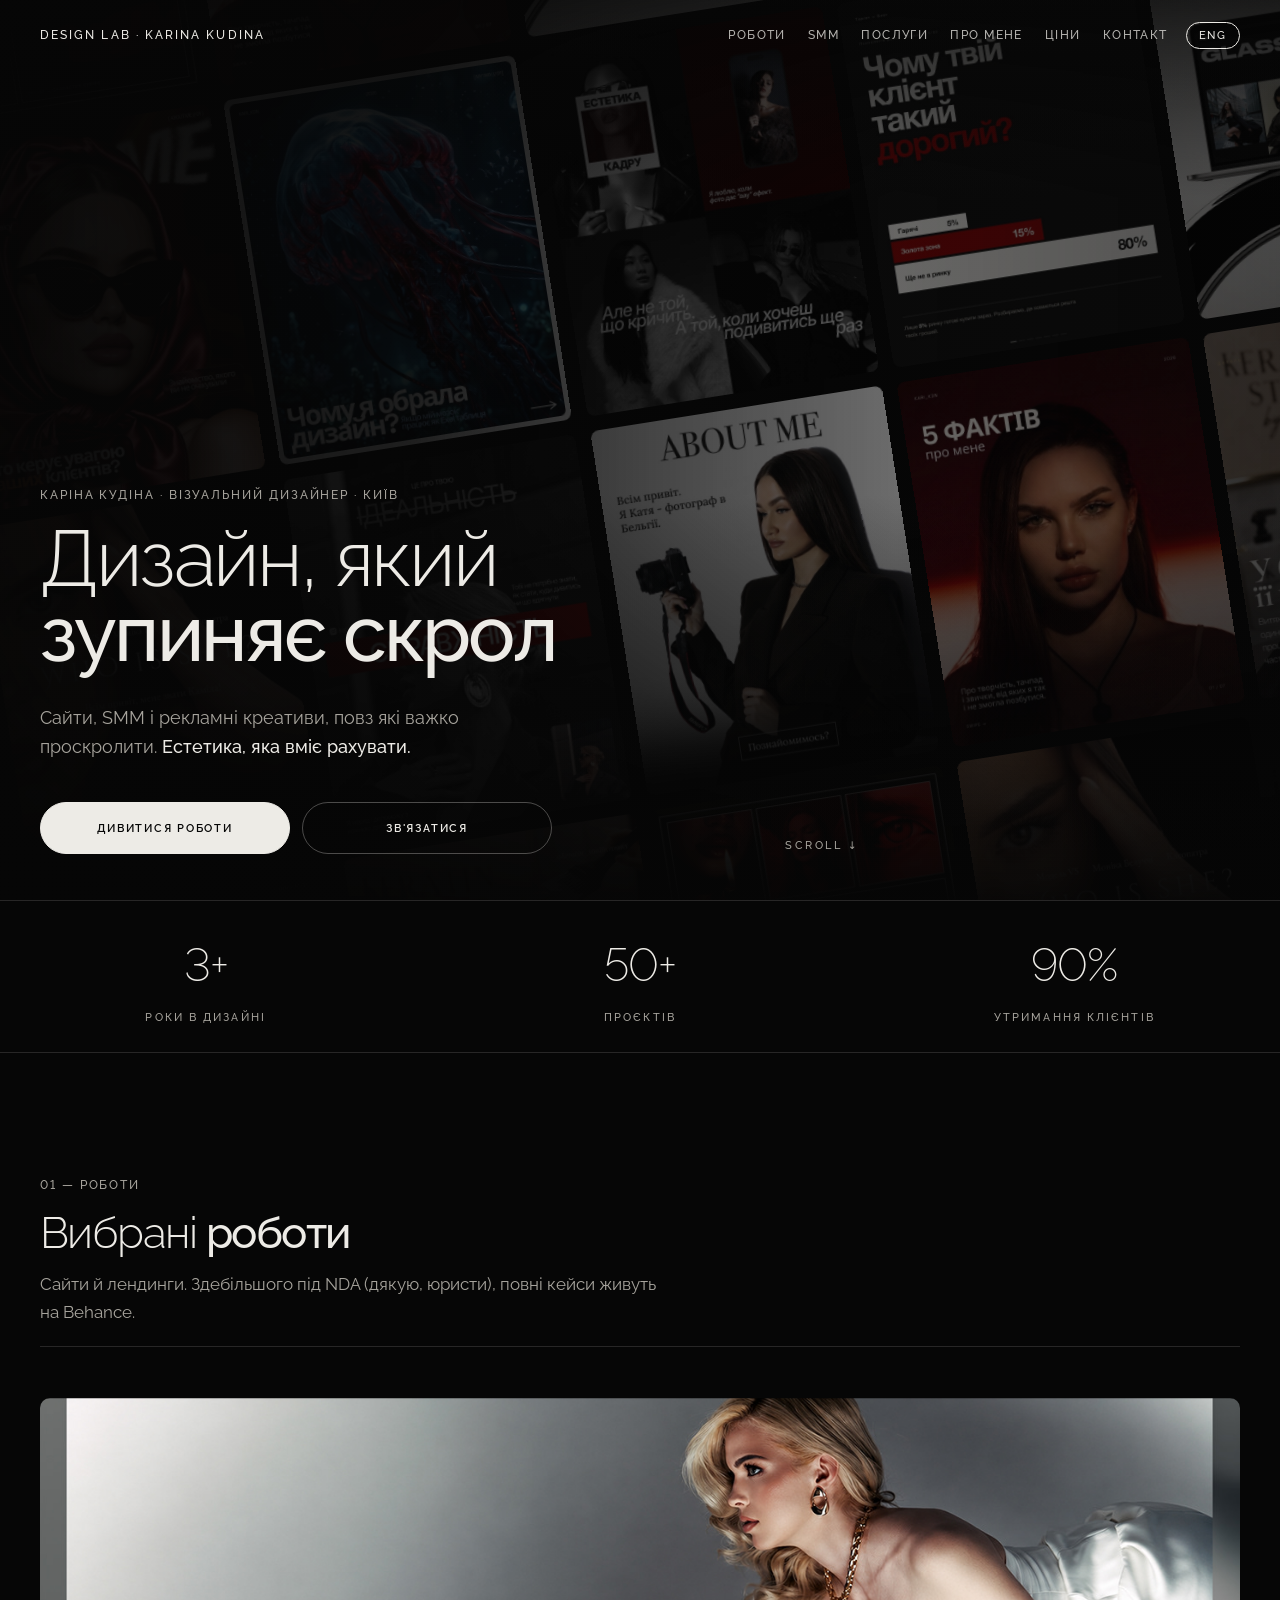
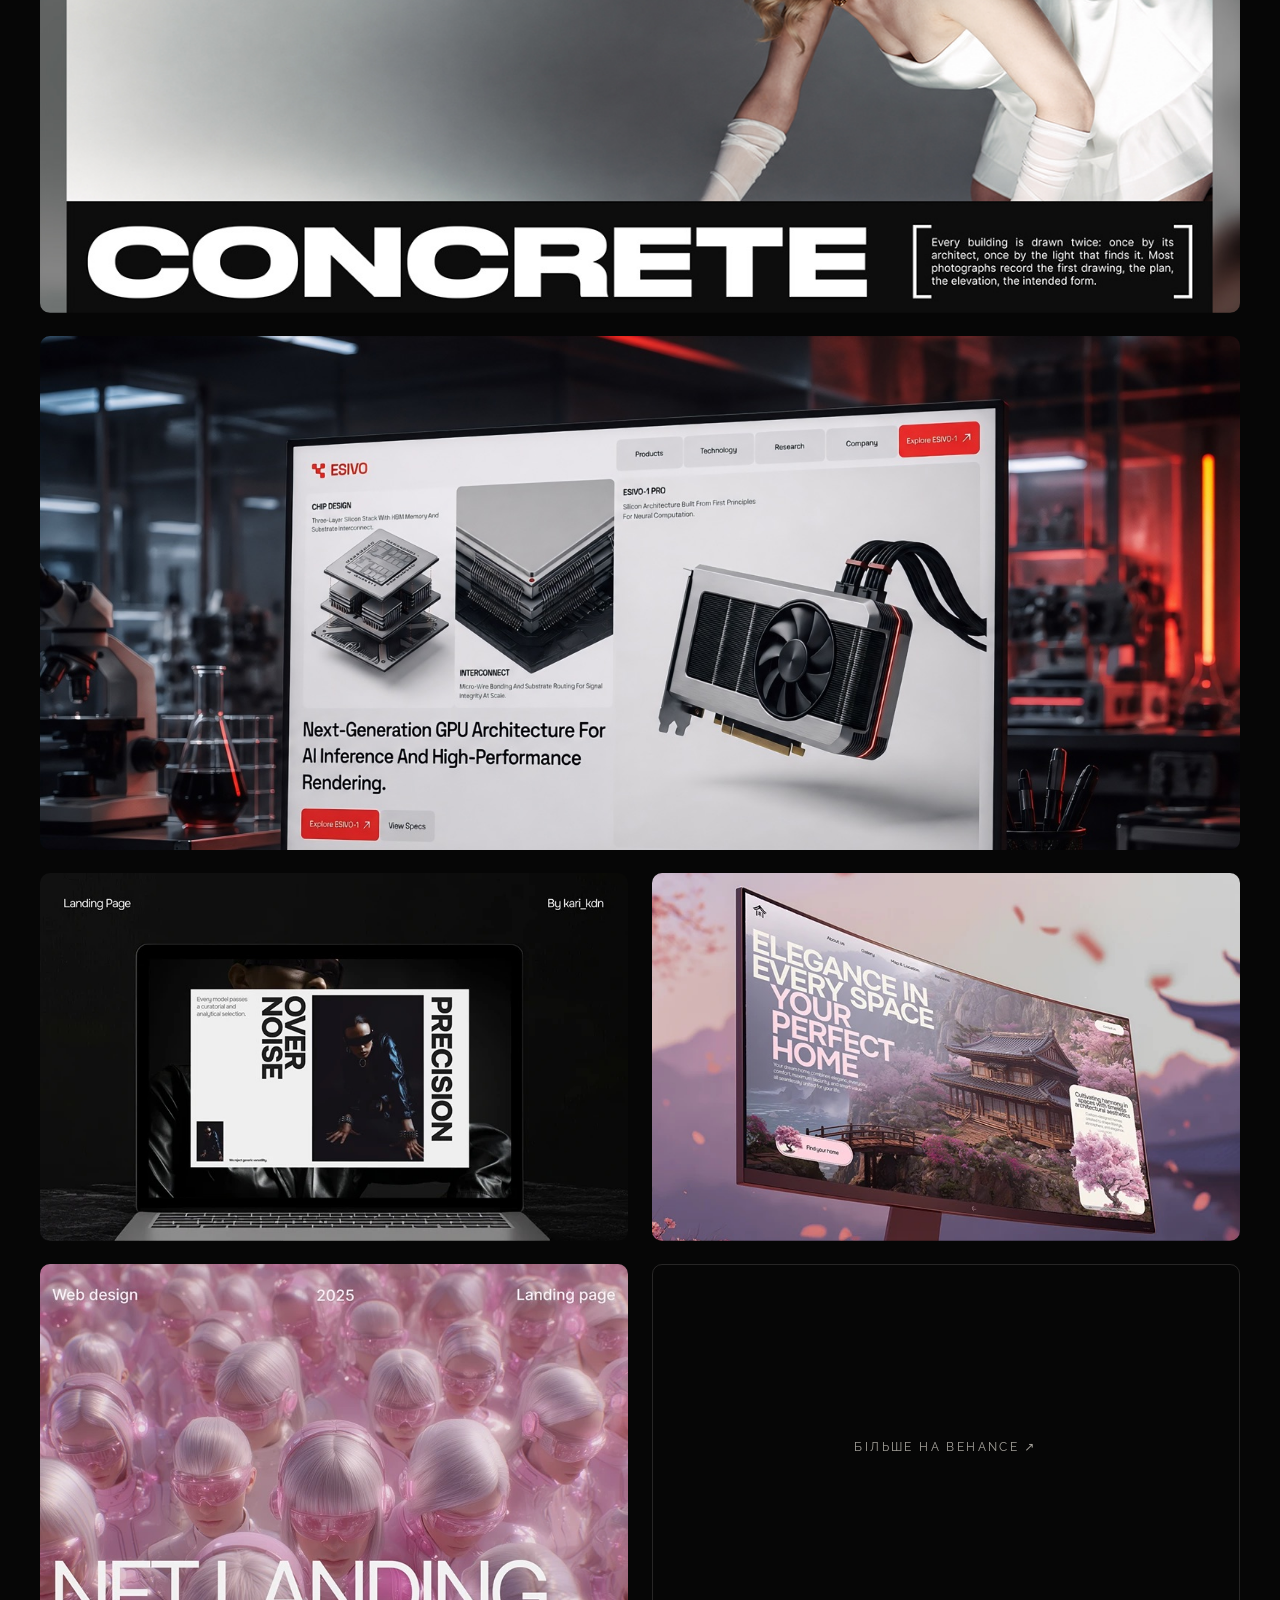
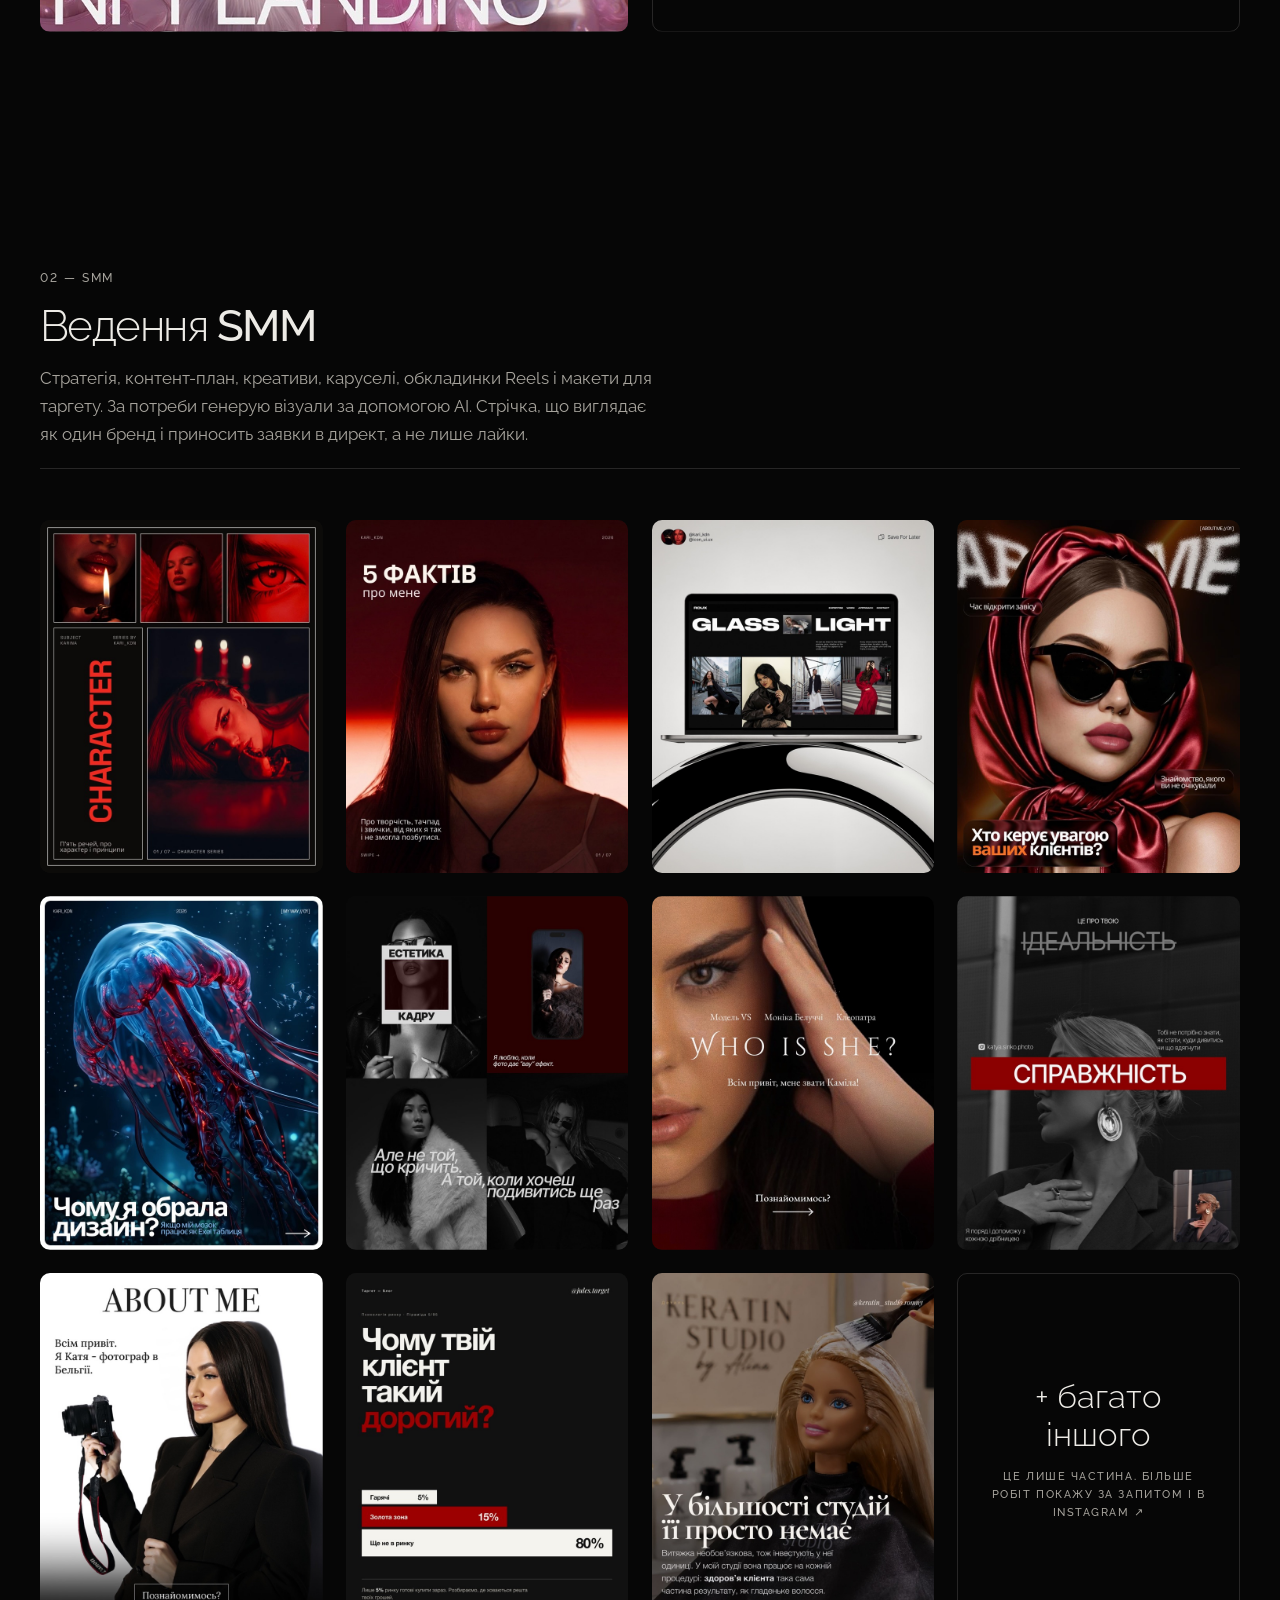
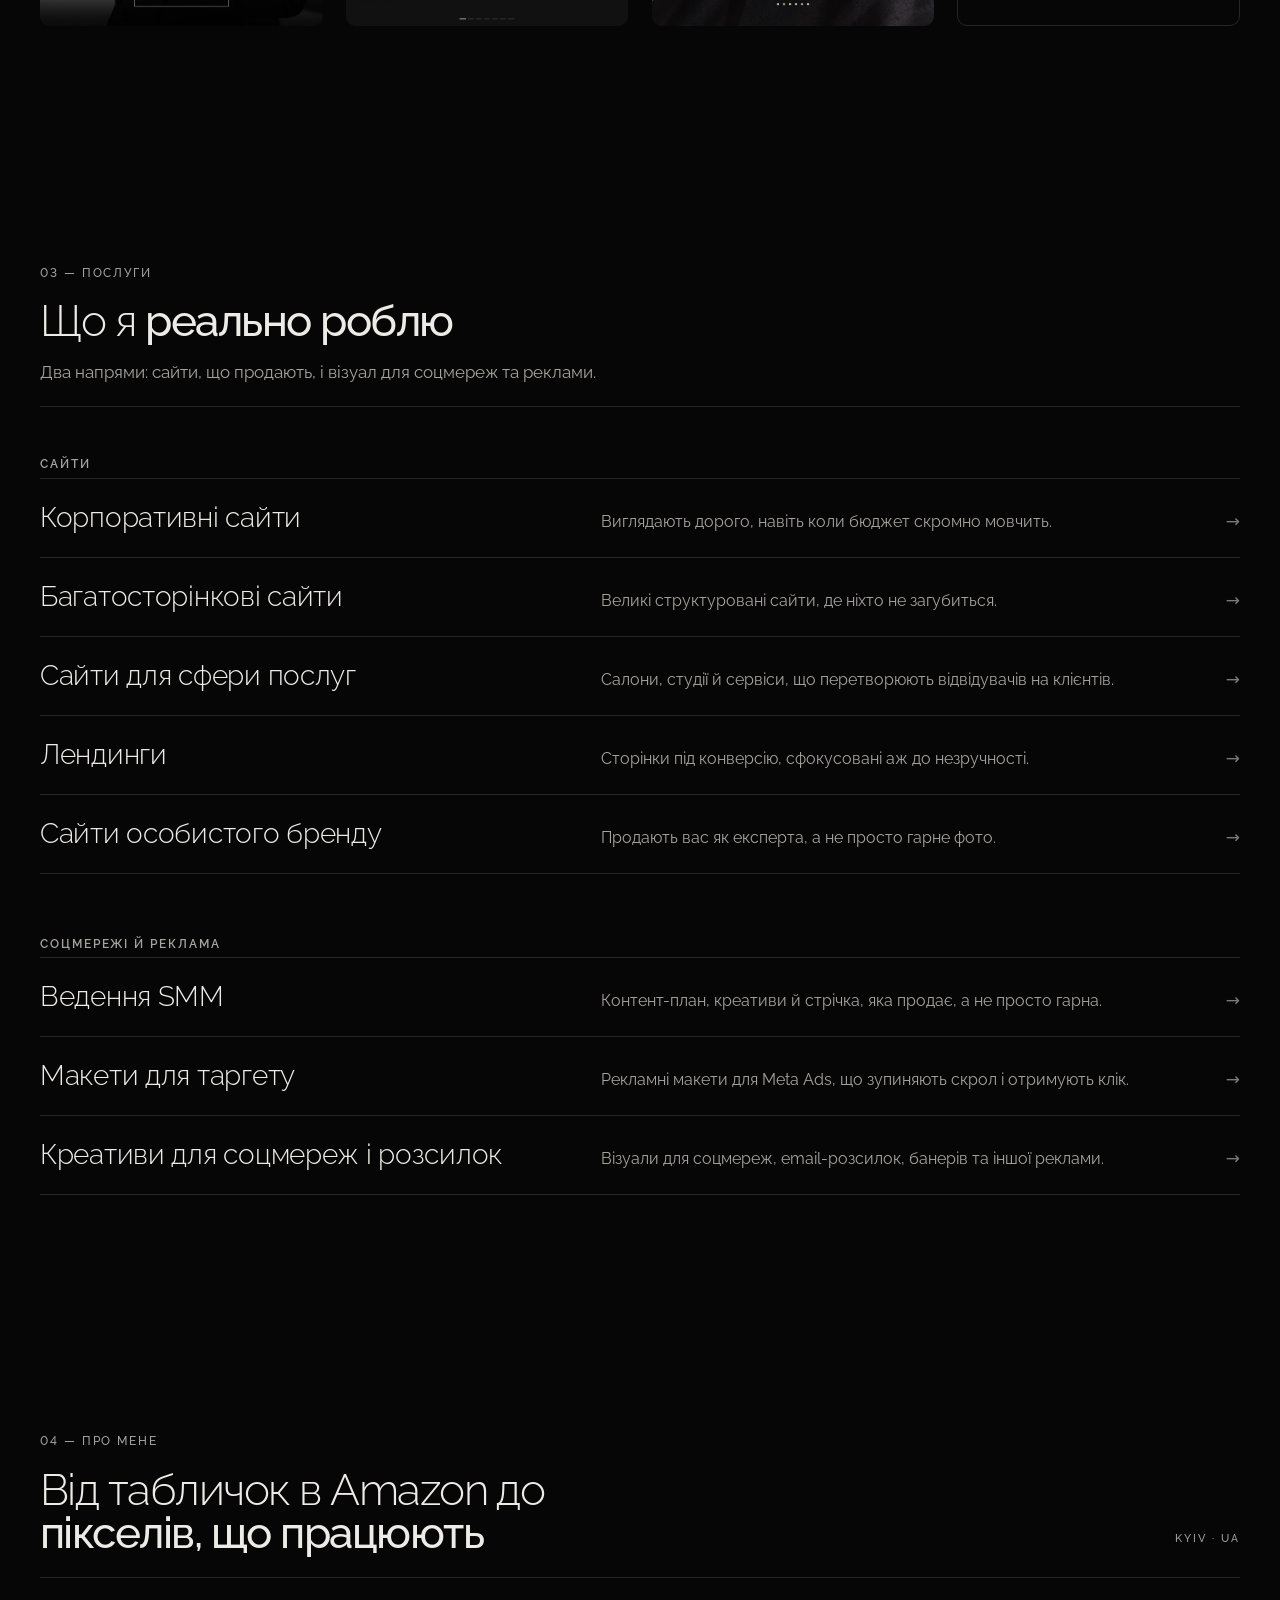
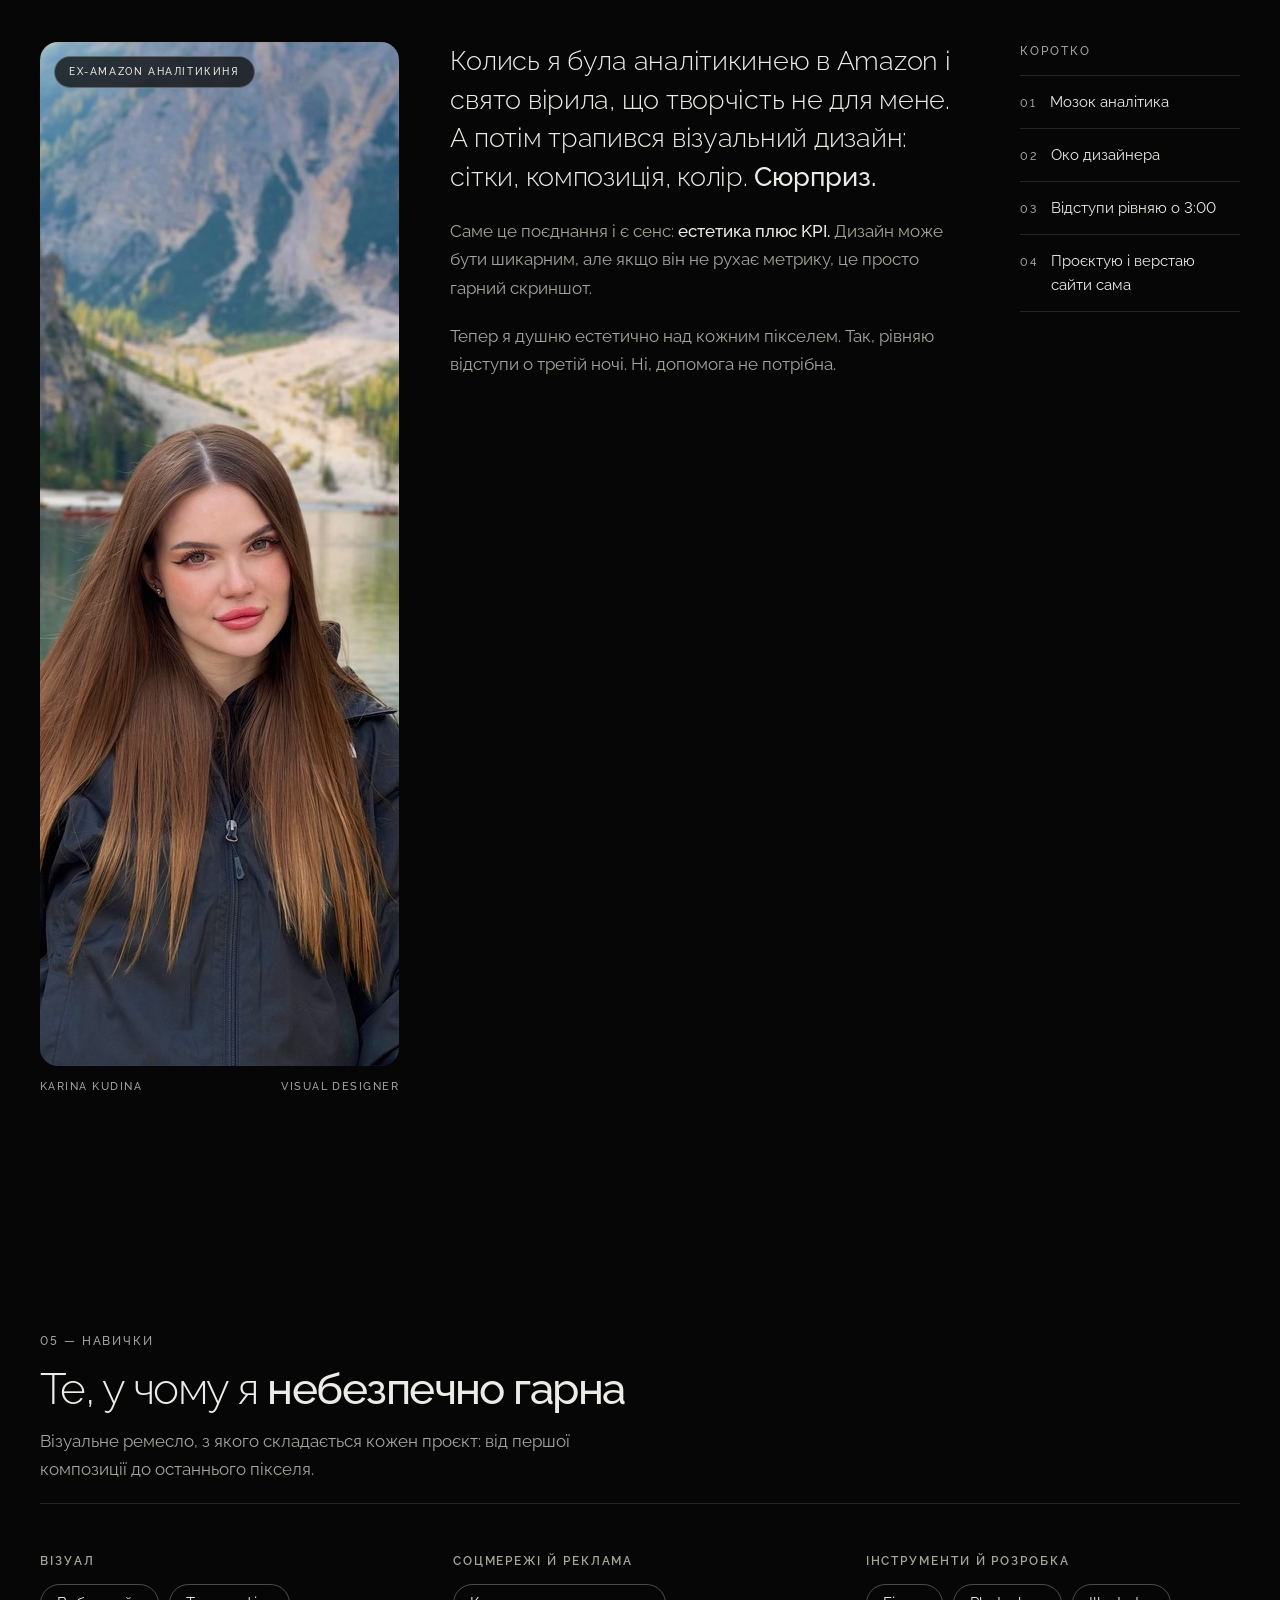
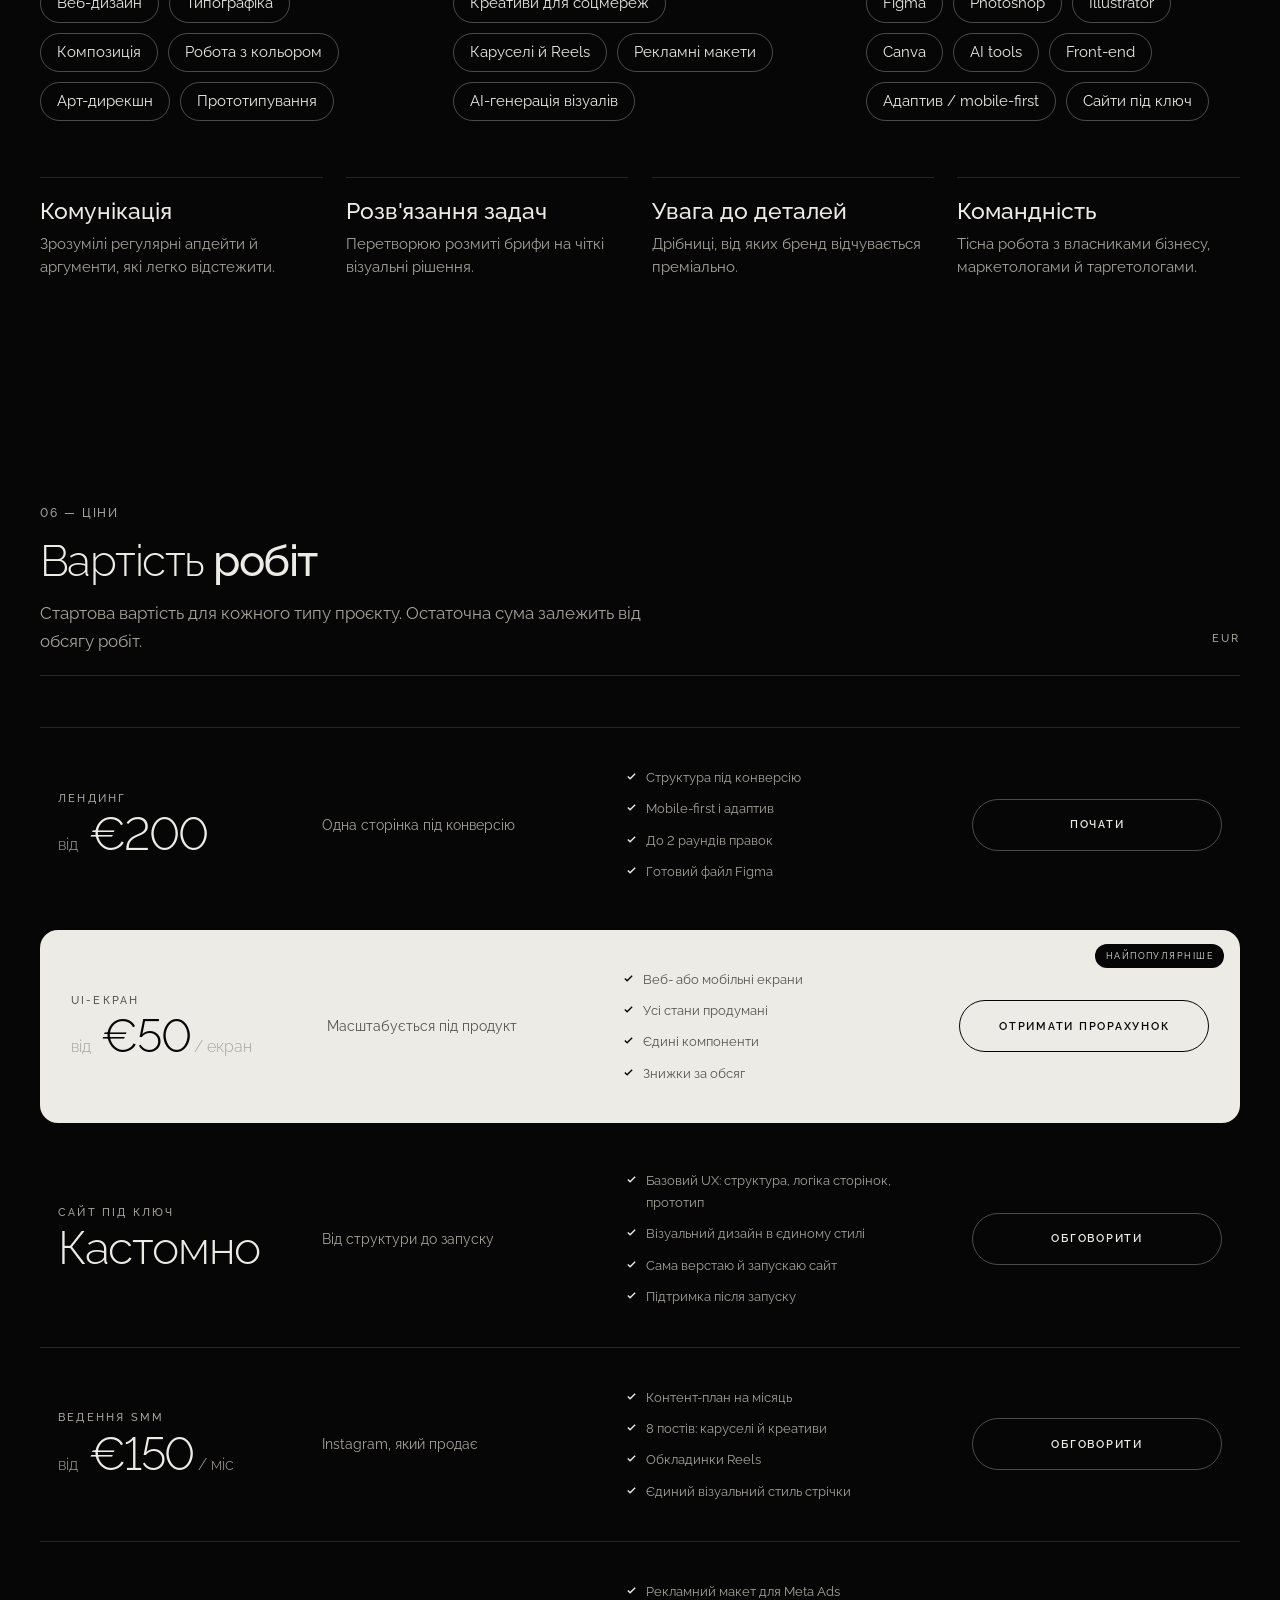
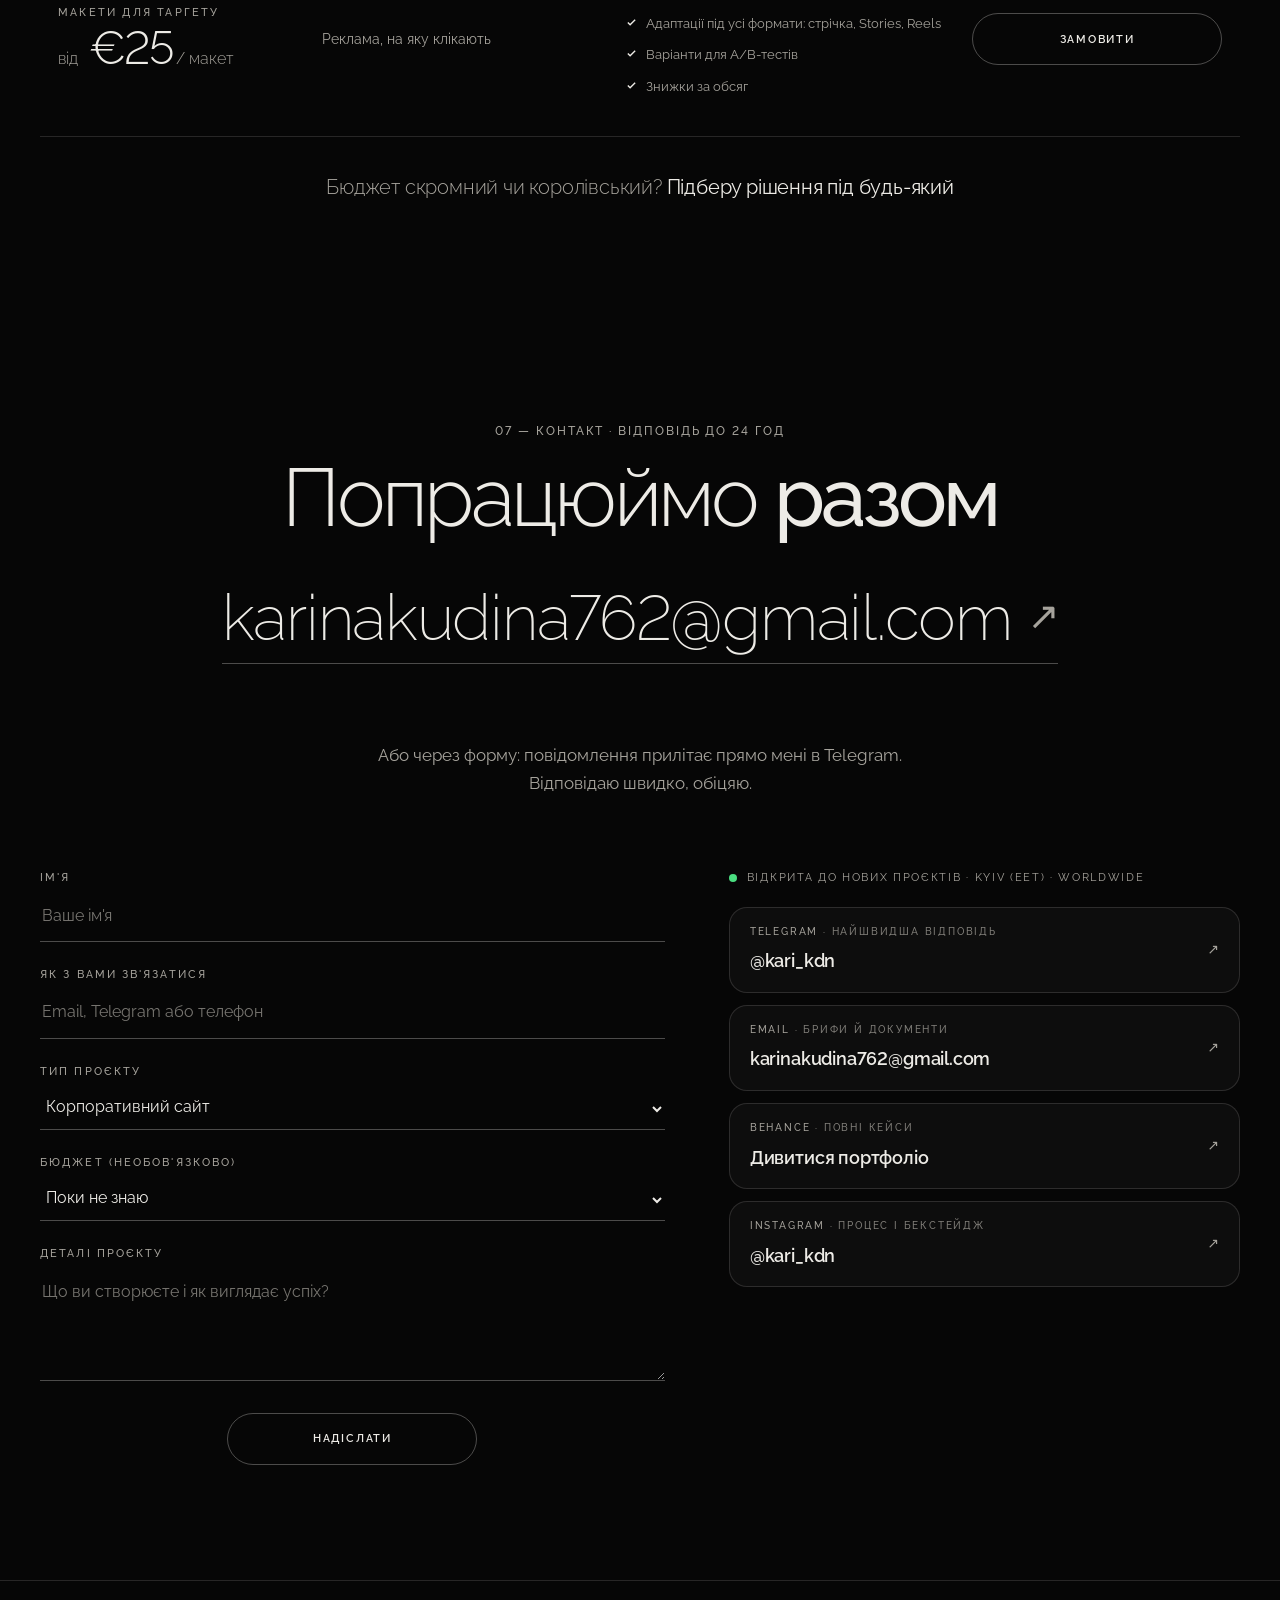
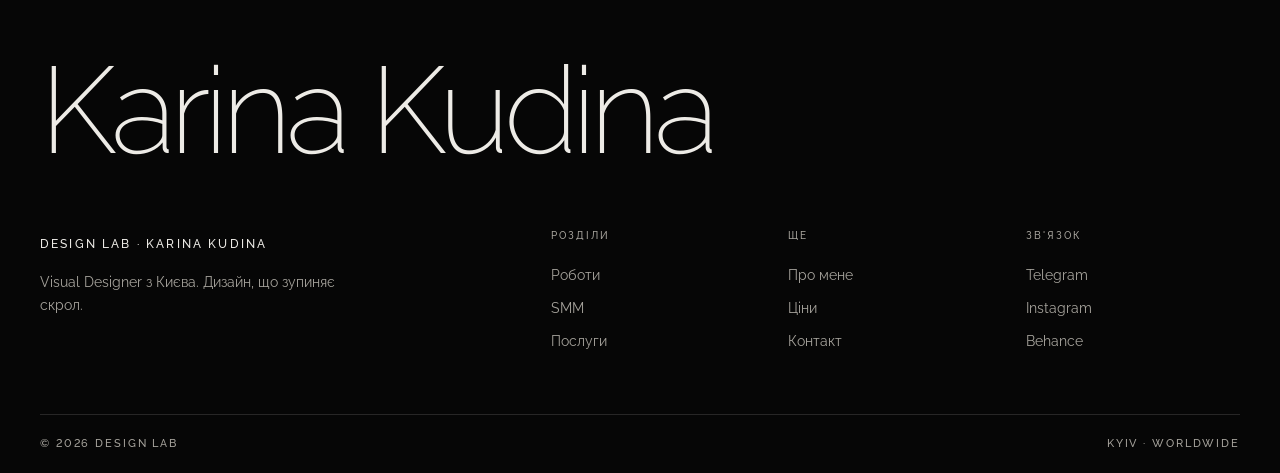
==== commit 81d8b72b: "seo: заголовок і опис з ключовими словами, структуровані дані, sitemap, robots, нове прев'ю - title," ====
--- a/index.html
+++ b/index.html
@@ -3,21 +3,26 @@
 <head>
 <meta charset="UTF-8">
 <meta name="viewport" content="width=device-width, initial-scale=1">
-<title>design lab · Visual Designer</title>
-<meta name="description" content="Design Lab · Каріна Кудіна, візуальний дизайнер з Києва. Сайти, SMM і рекламні креативи, що зупиняють скрол.">
+<title>Каріна Кудіна — візуальний дизайнер: сайти, SMM, креативи</title>
+<meta name="description" content="Каріна Кудіна — візуальний дизайнер з Києва. Дизайн і розробка сайтів та лендингів під ключ, ведення SMM, креативи для Instagram і макети для таргету. Працюю по всьому світу.">
+<meta name="robots" content="index, follow, max-image-preview:large">
+<meta name="author" content="Каріна Кудіна">
 <meta name="theme-color" content="#060606">
-<meta property="og:title" content="design lab · Visual Designer">
-<meta property="og:description" content="Сайти, SMM і рекламні креативи, що зупиняють скрол.">
+<meta property="og:title" content="Каріна Кудіна — візуальний дизайнер: сайти, SMM, креативи">
+<meta property="og:description" content="Сайти й лендинги під ключ, ведення SMM, креативи для Instagram і макети для таргету.">
+<meta property="og:locale" content="uk_UA">
+<meta property="og:locale:alternate" content="en_US">
 <meta property="og:type" content="website">
 <meta property="og:site_name" content="Design Lab">
 <meta property="og:url" content="https://karidesigner.netlify.app/">
-<meta property="og:image" content="https://karidesigner.netlify.app/assets/og-cover.png">
+<meta property="og:image" content="https://karidesigner.netlify.app/assets/og-cover.jpg">
+<meta property="og:image:alt" content="Каріна Кудіна — візуальний дизайнер">
 <meta property="og:image:width" content="1200">
 <meta property="og:image:height" content="630">
 <meta name="twitter:card" content="summary_large_image">
-<meta name="twitter:title" content="design lab · Visual Designer">
-<meta name="twitter:description" content="Дизайн, який зупиняє скрол.">
-<meta name="twitter:image" content="https://karidesigner.netlify.app/assets/og-cover.png">
+<meta name="twitter:title" content="Каріна Кудіна — візуальний дизайнер: сайти, SMM, креативи">
+<meta name="twitter:description" content="Сайти й лендинги під ключ, ведення SMM, креативи для Instagram і макети для таргету.">
+<meta name="twitter:image" content="https://karidesigner.netlify.app/assets/og-cover.jpg">
 <link rel="preconnect" href="https://fonts.googleapis.com">
 <link rel="preconnect" href="https://fonts.gstatic.com" crossorigin>
 <link href="https://fonts.googleapis.com/css2?family=Raleway:wght@200;300;400;500;600&display=swap" rel="stylesheet">
@@ -25,7 +30,7 @@
 <link rel="icon" href="data:image/svg+xml,%3Csvg xmlns='http://www.w3.org/2000/svg' viewBox='0 0 32 32'%3E%3Crect width='32' height='32' fill='%23060606'/%3E%3Ccircle cx='16' cy='16' r='6' fill='none' stroke='%23EDEBE6' stroke-width='2'/%3E%3C/svg%3E">
 <link rel="stylesheet" href="assets/style.css">
 <script type="application/ld+json">
-{"@context":"https://schema.org","@type":"Person","name":"Karina Kudina","jobTitle":"Visual Designer","email":"karinakudina762@gmail.com","address":{"@type":"PostalAddress","addressLocality":"Kyiv","addressCountry":"UA"},"sameAs":["https://t.me/kari_kdn","https://www.instagram.com/kari_kdn","https://www.behance.net/c142ac6f"]}
+{"@context": "https://schema.org", "@graph": [{"@type": "WebSite", "@id": "https://karidesigner.netlify.app/#website", "url": "https://karidesigner.netlify.app/", "name": "Design Lab · Каріна Кудіна", "inLanguage": ["uk", "en"], "publisher": {"@id": "https://karidesigner.netlify.app/#person"}}, {"@type": "Person", "@id": "https://karidesigner.netlify.app/#person", "name": "Каріна Кудіна", "alternateName": "Karina Kudina", "jobTitle": "Візуальний дизайнер", "url": "https://karidesigner.netlify.app/", "image": "https://karidesigner.netlify.app/assets/karina-about-web.jpg", "email": "mailto:karinakudina762@gmail.com", "address": {"@type": "PostalAddress", "addressLocality": "Київ", "addressCountry": "UA"}, "knowsAbout": ["Веб-дизайн", "Дизайн сайтів", "Лендинги", "SMM", "Ведення Instagram", "Креативи для соцмереж", "Макети для таргету", "Типографіка", "Арт-дирекшн", "Figma", "Photoshop", "Illustrator", "Front-end"], "sameAs": ["https://www.instagram.com/kari_kdn", "https://t.me/kari_kdn", "https://www.behance.net/c142ac6f"]}, {"@type": "ProfessionalService", "@id": "https://karidesigner.netlify.app/#service", "name": "Design Lab · Каріна Кудіна", "url": "https://karidesigner.netlify.app/", "image": "https://karidesigner.netlify.app/assets/og-cover.jpg", "description": "Дизайн і розробка сайтів, ведення SMM, креативи для соцмереж і макети для таргету.", "founder": {"@id": "https://karidesigner.netlify.app/#person"}, "areaServed": "Worldwide", "address": {"@type": "PostalAddress", "addressLocality": "Київ", "addressCountry": "UA"}, "priceRange": "€25–€200+", "hasOfferCatalog": {"@type": "OfferCatalog", "name": "Послуги", "itemListElement": [{"@type": "Offer", "itemOffered": {"@type": "Service", "name": "Дизайн лендингу", "alternateName": "Landing page design"}, "priceSpecification": {"@type": "PriceSpecification", "price": "200", "priceCurrency": "EUR", "minPrice": "200"}}, {"@type": "Offer", "itemOffered": {"@type": "Service", "name": "Дизайн UI-екрана", "alternateName": "UI screen design"}, "priceSpecification": {"@type": "PriceSpecification", "price": "50", "priceCurrency": "EUR", "minPrice": "50"}}, {"@type": "Offer", "itemOffered": {"@type": "Service", "name": "Сайт під ключ", "alternateName": "Turnkey website"}}, {"@type": "Offer", "itemOffered": {"@type": "Service", "name": "Ведення SMM", "alternateName": "SMM management"}, "priceSpecification": {"@type": "PriceSpecification", "price": "150", "priceCurrency": "EUR", "minPrice": "150"}}, {"@type": "Offer", "itemOffered": {"@type": "Service", "name": "Макети для таргету", "alternateName": "Ad creatives for targeting"}, "priceSpecification": {"@type": "PriceSpecification", "price": "25", "priceCurrency": "EUR", "minPrice": "25"}}]}}]}
 </script>
 </head>
 <body>
@@ -62,8 +67,7 @@
     </div>
   </div>
   <div class="hero-inner">
-    <div class="eyebrow">Visual Designer · Kyiv</div>
-    <h1 data-en="Design that<br><b>stops the scroll</b>">Дизайн, який<br><b>зупиняє скрол</b></h1>
+    <h1><span class="eyebrow h1-kicker" data-en="Karina Kudina · Visual Designer · Kyiv">Каріна Кудіна · візуальний дизайнер · Київ</span><span class="h1-main" data-en="Design that<br><b>stops the scroll</b>">Дизайн, який<br><b>зупиняє скрол</b></span></h1>
     <div class="hero-foot">
       <p class="lead" data-en="Websites, SMM and ad creatives you can't scroll past. <b>Aesthetics that know the numbers.</b>">Сайти, SMM і рекламні креативи, повз які важко проскролити. <b>Естетика, яка вміє рахувати.</b></p>
       <div class="hero-cta">
@@ -93,23 +97,23 @@
     </div>
     <div class="mosaic">
       <a class="tile wide reveal" href="https://www.behance.net/gallery/256328111/ROUX-A-Visual-World-Built-Around-Photography" target="_blank" rel="noopener">
-        <img src="assets/work-8.jpg" alt="ROUX · A Visual World Built Around Photography" loading="lazy" style="object-position:center">
+        <img src="assets/work-8.jpg" alt="Дизайн сайту ROUX — візуальний світ навколо фотографії" loading="lazy" style="object-position:center">
         <span class="cap"><span data-en="ROUX · A Visual World Built Around Photography">ROUX · Візуальний світ навколо фотографії</span><span class="t" data-en="new case ↗">новий кейс ↗</span></span>
       </a>
       <a class="tile wide reveal" href="https://www.behance.net/gallery/252029567/ESIVO-Next-Gen-GPU-Architecture-UXUI-Design" target="_blank" rel="noopener">
-        <img src="assets/work-1.jpg" alt="ESIVO · Next-Gen GPU Architecture UX/UI" loading="lazy">
+        <img src="assets/work-1.jpg" alt="Дизайн сайту ESIVO — технологічна компанія" loading="lazy">
         <span class="cap"><span data-en="ESIVO · Next-Gen GPU Architecture">ESIVO · Next-Gen GPU Architecture</span><span class="t">ux/ui ↗</span></span>
       </a>
       <a class="tile reveal" href="https://www.behance.net/gallery/241196979/Landing-Page-Modeling-Agency-Website" target="_blank" rel="noopener">
-        <img src="assets/work-4.jpg" alt="Landing Page · Modeling Agency" loading="lazy">
+        <img src="assets/work-4.jpg" alt="Дизайн лендингу для модельної агенції" loading="lazy">
         <span class="cap"><span data-en="Modeling Agency">Модельна агенція</span><span class="t">landing ↗</span></span>
       </a>
       <a class="tile reveal" href="https://www.behance.net/gallery/239406881/Real-Estate-Landing-Page-Website-Design-UIUX" target="_blank" rel="noopener">
-        <img src="assets/work-5.jpg" alt="Real Estate Landing Page" loading="lazy">
+        <img src="assets/work-5.jpg" alt="Дизайн лендингу нерухомості" loading="lazy">
         <span class="cap"><span data-en="Real Estate Landing">Лендинг нерухомості</span><span class="t">real estate ↗</span></span>
       </a>
       <a class="tile reveal" href="https://www.behance.net/gallery/230342097/NFT-landing-page-Website-UIUX" target="_blank" rel="noopener">
-        <img src="assets/work-7.jpg" alt="NFT Landing Page" loading="lazy">
+        <img src="assets/work-7.jpg" alt="Дизайн NFT-лендингу" loading="lazy">
         <span class="cap"><span data-en="NFT Landing Page">NFT-лендинг</span><span class="t">nft ↗</span></span>
       </a>
       <a class="tile cta reveal" href="https://www.behance.net/c142ac6f" target="_blank" rel="noopener">
@@ -130,17 +134,17 @@
       </div>
     </div>
     <div class="smm-grid">
-      <a class="smm-tile reveal" href="https://www.instagram.com/p/DblIMHoiArP/" target="_blank" rel="noopener"><img src="assets/smm/smm-01.jpg" alt="SMM-креатив для Instagram №1" loading="lazy"></a>
-      <a class="smm-tile reveal" href="https://www.instagram.com/p/DbdYJGsiDi4/" target="_blank" rel="noopener"><img src="assets/smm/smm-02.jpg" alt="SMM-креатив для Instagram №2" loading="lazy"></a>
-      <a class="smm-tile reveal" href="https://www.instagram.com/p/Dd9DfezCHMA/" target="_blank" rel="noopener"><img src="assets/smm/smm-03.jpg" alt="SMM-креатив для Instagram №3" loading="lazy"></a>
-      <a class="smm-tile reveal" href="https://www.instagram.com/p/DYm7dYTCFOm/" target="_blank" rel="noopener"><img src="assets/smm/smm-04.jpg" alt="SMM-креатив для Instagram №4" loading="lazy"></a>
-      <a class="smm-tile reveal" href="https://www.instagram.com/p/DY2E0xBCFIq/" target="_blank" rel="noopener"><img src="assets/smm/smm-05.jpg" alt="SMM-креатив для Instagram №5" loading="lazy"></a>
-      <a class="smm-tile reveal" href="https://www.instagram.com/p/DT2WX2nCGSS/" target="_blank" rel="noopener"><img src="assets/smm/smm-06.jpg" alt="SMM-креатив для Instagram №6" loading="lazy"></a>
-      <a class="smm-tile reveal" href="https://www.instagram.com/p/DIw6enLCo71/" target="_blank" rel="noopener"><img src="assets/smm/smm-07.jpg" alt="SMM-креатив для Instagram №7" loading="lazy"></a>
-      <a class="smm-tile reveal" href="https://www.instagram.com/p/DMtHwHuoSvu/?img_index=3" target="_blank" rel="noopener"><img src="assets/smm/smm-08.jpg" alt="SMM-креатив для Instagram №8" loading="lazy"></a>
-      <a class="smm-tile reveal" href="https://www.instagram.com/p/DJC8NVIoDYU/" target="_blank" rel="noopener"><img src="assets/smm/smm-09.jpg" alt="SMM-креатив для Instagram №9" loading="lazy"></a>
-      <a class="smm-tile reveal" href="https://www.instagram.com/p/DaQgTVNCkNg/" target="_blank" rel="noopener"><img src="assets/smm/smm-10.jpg" alt="SMM-креатив для Instagram №10" loading="lazy"></a>
-      <a class="smm-tile reveal" href="https://www.instagram.com/p/Da5YlVFDR4-/" target="_blank" rel="noopener"><img src="assets/smm/smm-11.jpg" alt="SMM-креатив для Instagram №11" loading="lazy"></a>
+      <a class="smm-tile reveal" href="https://www.instagram.com/p/DblIMHoiArP/" target="_blank" rel="noopener"><img src="assets/smm/smm-01.jpg" alt="Креатив «Character» для Instagram — колаж у червоних тонах" loading="lazy"></a>
+      <a class="smm-tile reveal" href="https://www.instagram.com/p/DbdYJGsiDi4/" target="_blank" rel="noopener"><img src="assets/smm/smm-02.jpg" alt="Карусель «5 фактів про мене» для Instagram" loading="lazy"></a>
+      <a class="smm-tile reveal" href="https://www.instagram.com/p/Dd9DfezCHMA/" target="_blank" rel="noopener"><img src="assets/smm/smm-03.jpg" alt="Креатив «Glass Light» — мокап сайту на ноутбуці" loading="lazy"></a>
+      <a class="smm-tile reveal" href="https://www.instagram.com/p/DYm7dYTCFOm/" target="_blank" rel="noopener"><img src="assets/smm/smm-04.jpg" alt="Креатив «Хто керує увагою ваших клієнтів?» для Instagram" loading="lazy"></a>
+      <a class="smm-tile reveal" href="https://www.instagram.com/p/DY2E0xBCFIq/" target="_blank" rel="noopener"><img src="assets/smm/smm-05.jpg" alt="Пост «Чому я обрала дизайн?» з медузою" loading="lazy"></a>
+      <a class="smm-tile reveal" href="https://www.instagram.com/p/DT2WX2nCGSS/" target="_blank" rel="noopener"><img src="assets/smm/smm-06.jpg" alt="Карусель «Естетика кадру» для фотографа" loading="lazy"></a>
+      <a class="smm-tile reveal" href="https://www.instagram.com/p/DIw6enLCo71/" target="_blank" rel="noopener"><img src="assets/smm/smm-07.jpg" alt="Пост «Who is she?» для особистого бренду" loading="lazy"></a>
+      <a class="smm-tile reveal" href="https://www.instagram.com/p/DMtHwHuoSvu/?img_index=3" target="_blank" rel="noopener"><img src="assets/smm/smm-08.jpg" alt="Карусель «Справжність» для фотографа" loading="lazy"></a>
+      <a class="smm-tile reveal" href="https://www.instagram.com/p/DJC8NVIoDYU/" target="_blank" rel="noopener"><img src="assets/smm/smm-09.jpg" alt="Пост «About me» для фотографа" loading="lazy"></a>
+      <a class="smm-tile reveal" href="https://www.instagram.com/p/DaQgTVNCkNg/" target="_blank" rel="noopener"><img src="assets/smm/smm-10.jpg" alt="Карусель «Чому твій клієнт такий дорогий?»" loading="lazy"></a>
+      <a class="smm-tile reveal" href="https://www.instagram.com/p/Da5YlVFDR4-/" target="_blank" rel="noopener"><img src="assets/smm/smm-11.jpg" alt="Пост для студії кератину" loading="lazy"></a>
       <a class="smm-tile more reveal" href="https://www.instagram.com/kari_kdn/" target="_blank" rel="noopener">
         <span class="m-big" data-en="+ a lot more">+ багато іншого</span>
         <span class="m-sub" data-en="this is just a slice. More creatives on request and in Instagram ↗">це лише частина. Більше робіт покажу за запитом і в Instagram ↗</span>
@@ -195,7 +199,7 @@
     <div class="about-layout">
       <figure class="about-photo reveal">
         <span class="about-tag" data-en="ex-Amazon analyst">ex-Amazon аналітикиня</span>
-        <img src="assets/karina-about-web.jpg" alt="Каріна Кудіна" loading="lazy">
+        <img src="assets/karina-about-web.jpg" alt="Каріна Кудіна, візуальний дизайнер" loading="lazy" width="768" height="1024">
         <figcaption class="cap"><span>Karina Kudina</span><span>Visual Designer</span></figcaption>
       </figure>
       <div class="about-copy reveal">
--- a/assets/style.css
+++ b/assets/style.css
@@ -830,3 +830,11 @@
   .svc-arr{ grid-column:2; grid-row:1; }
   .skill-groups{ grid-template-columns:1fr; }
 }
+
+/* burger: icon only, no outline box */
+.nav-toggle{ border:none; padding:8px; }
+
+/* H1 = name line + headline (SEO keywords stay in the H1, look unchanged) */
+.hero h1{ margin-top:0; }
+.h1-kicker{ display:block; margin-bottom:18px; line-height:1.4; font-weight:500; }
+.h1-main{ display:block; }
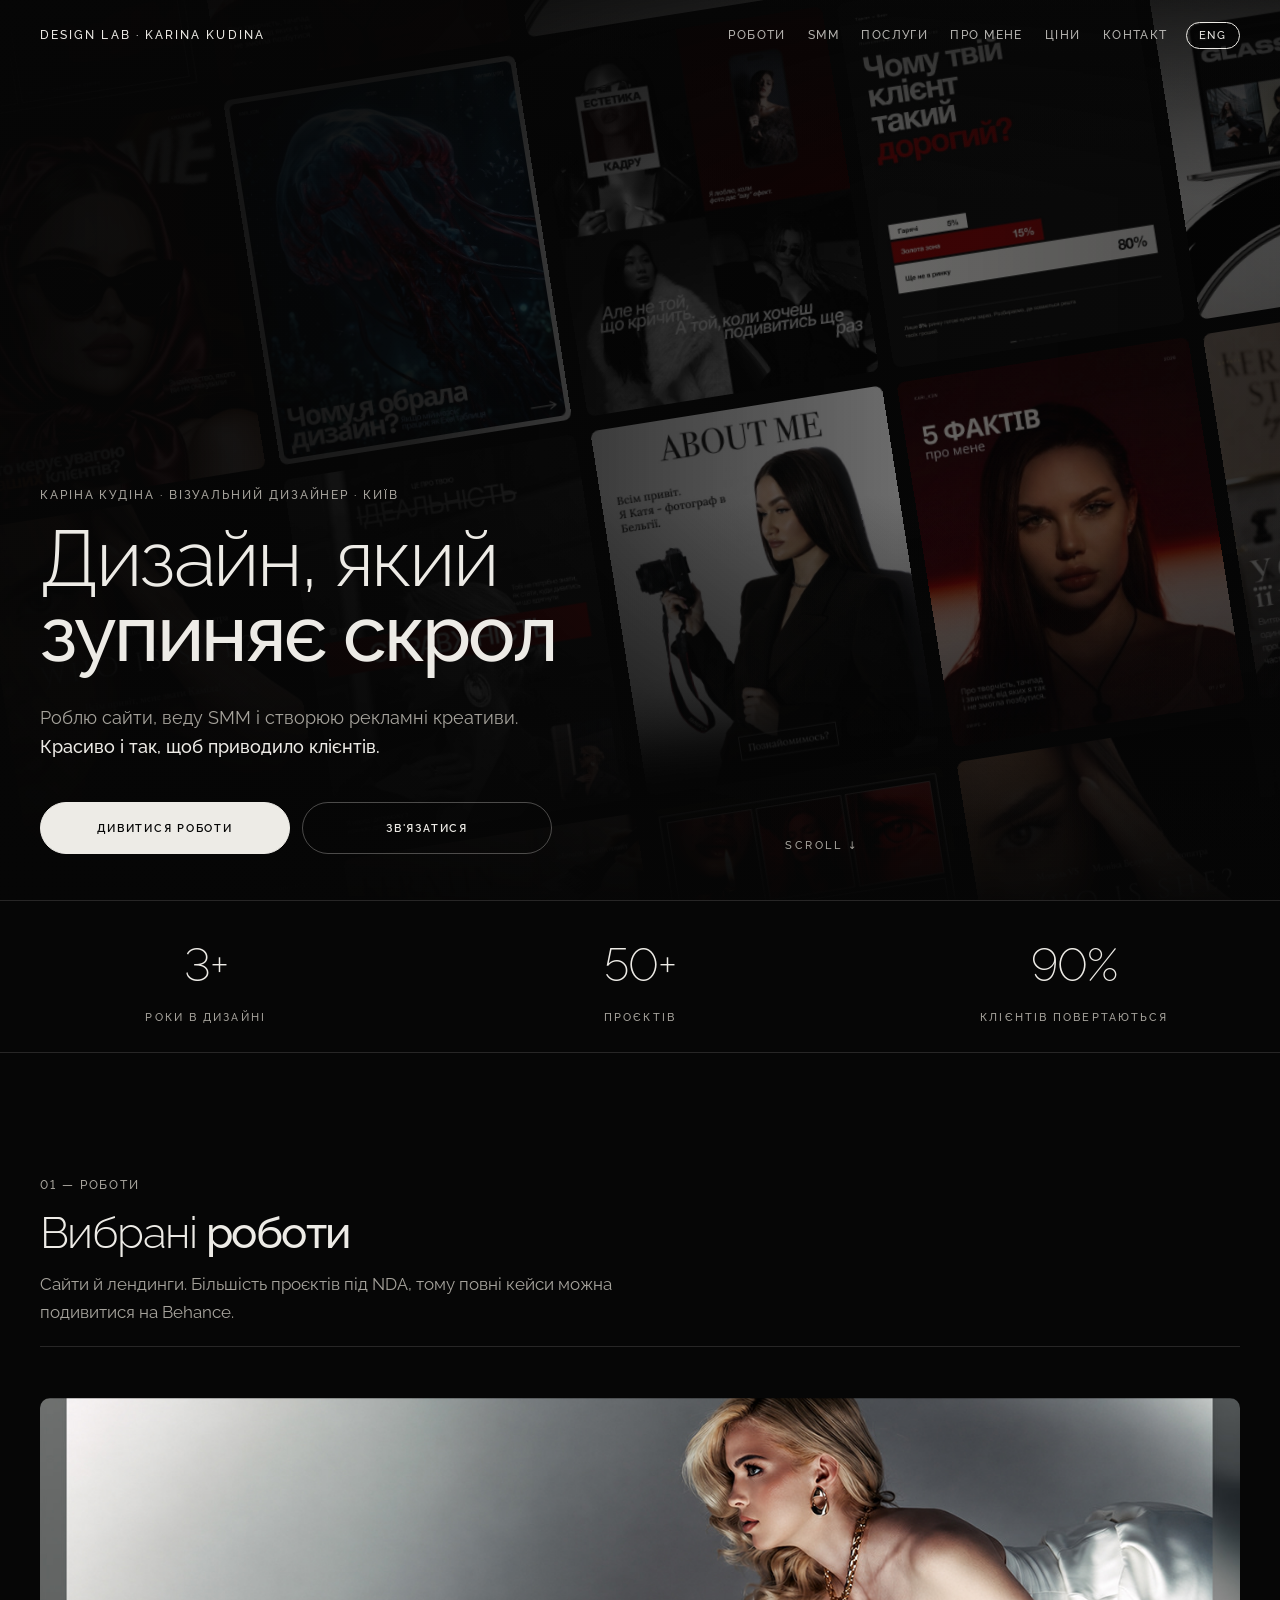
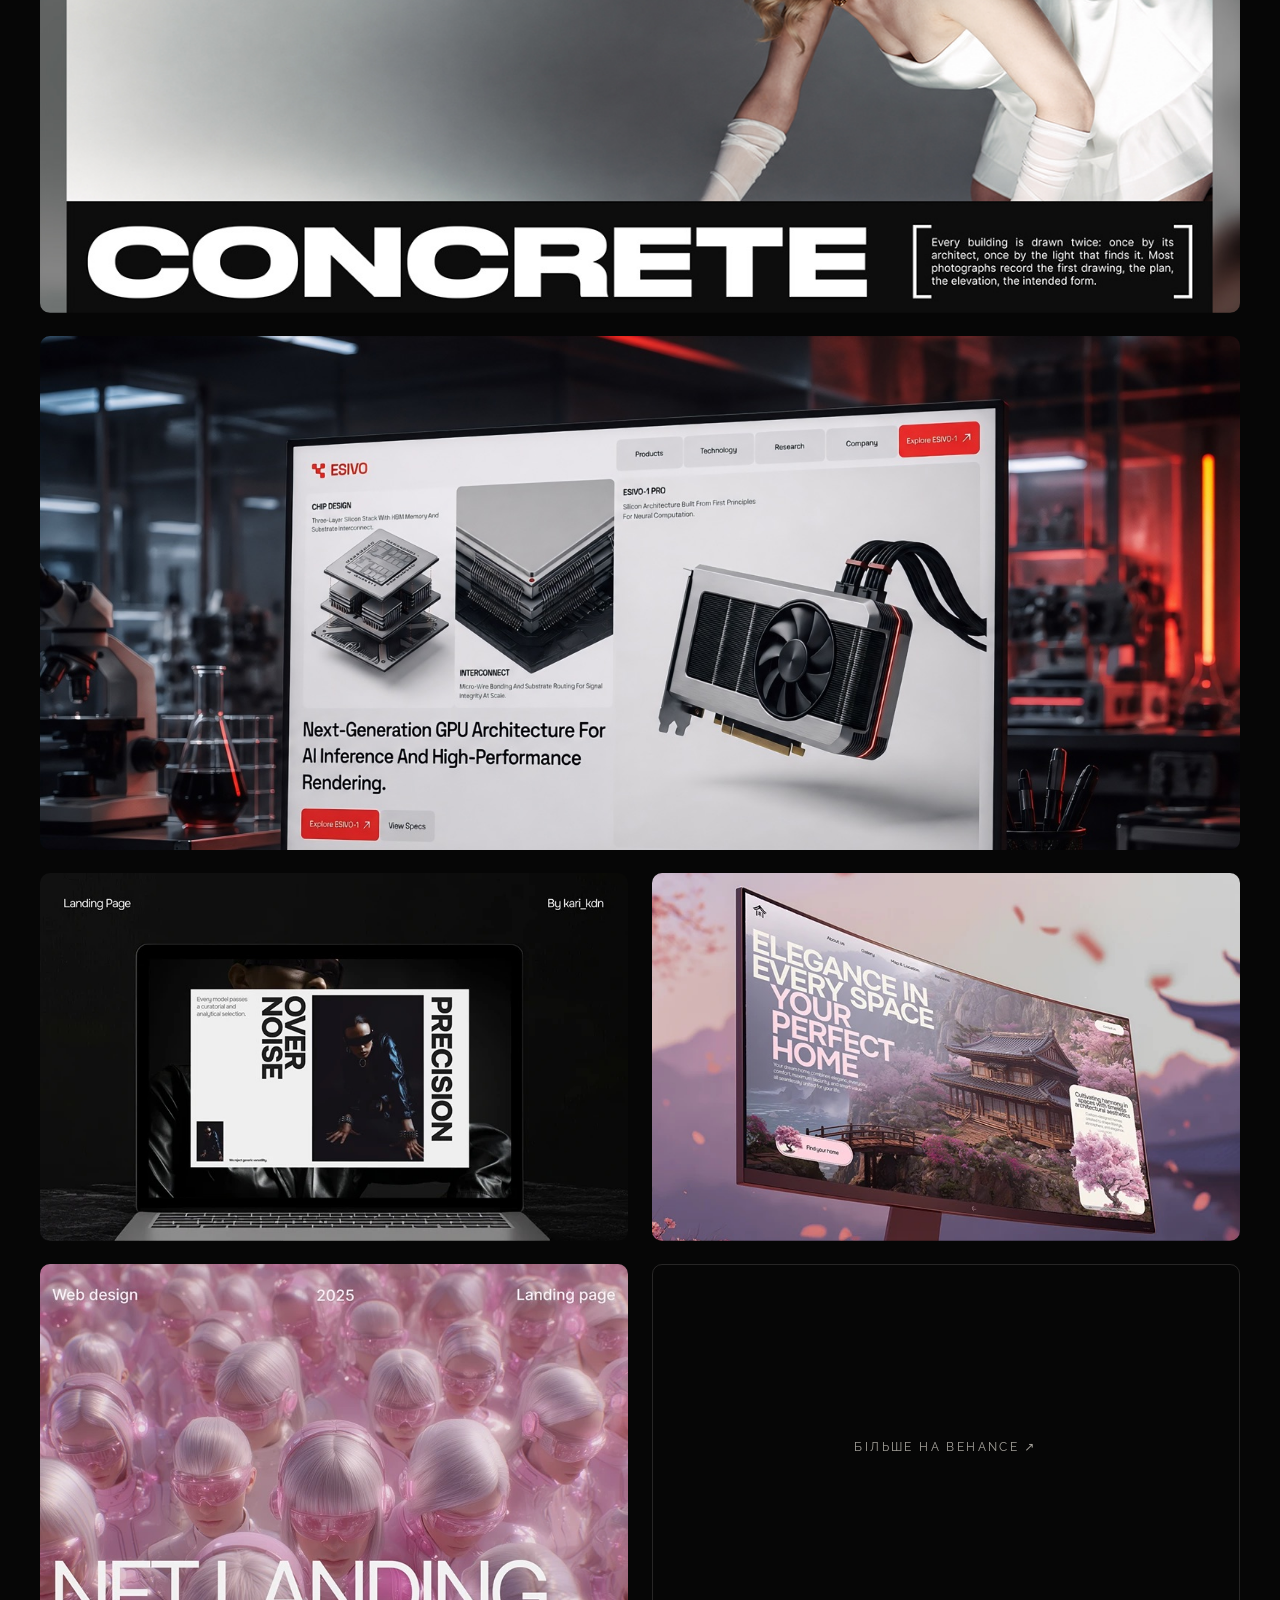
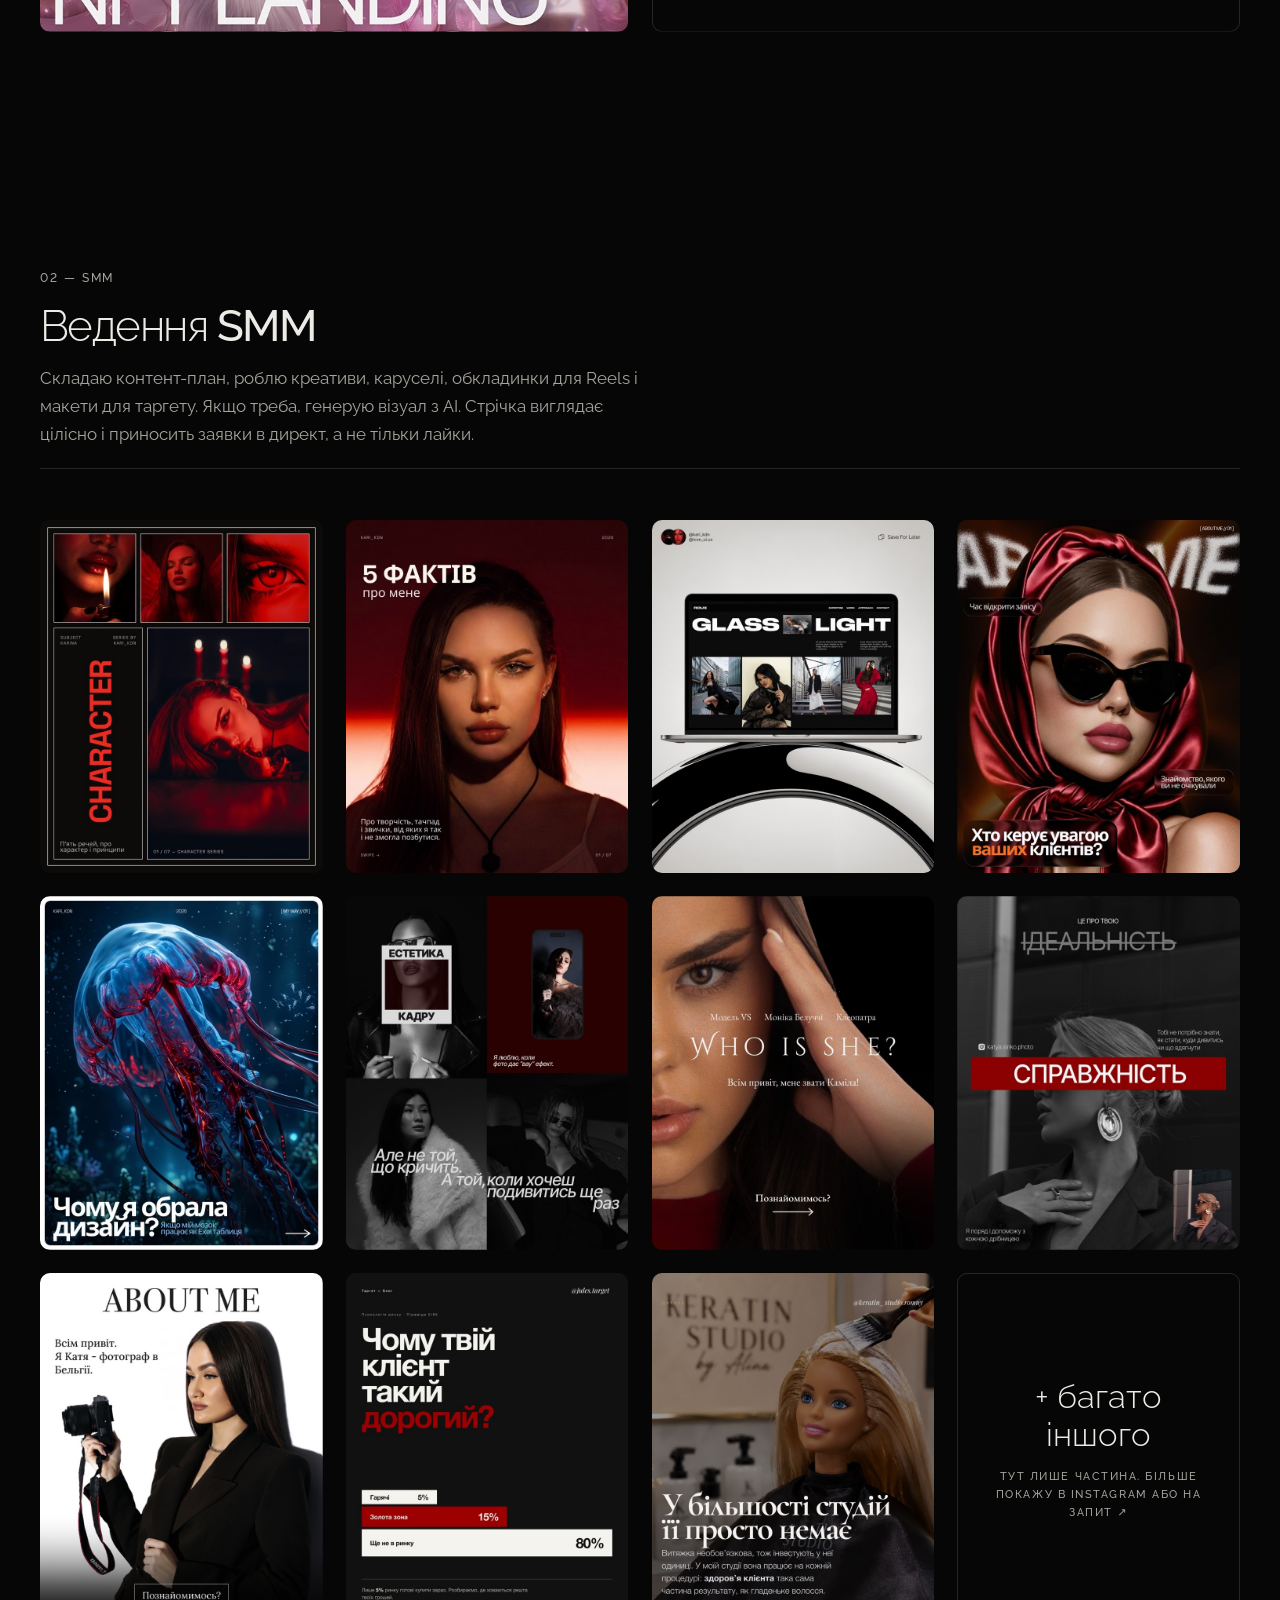
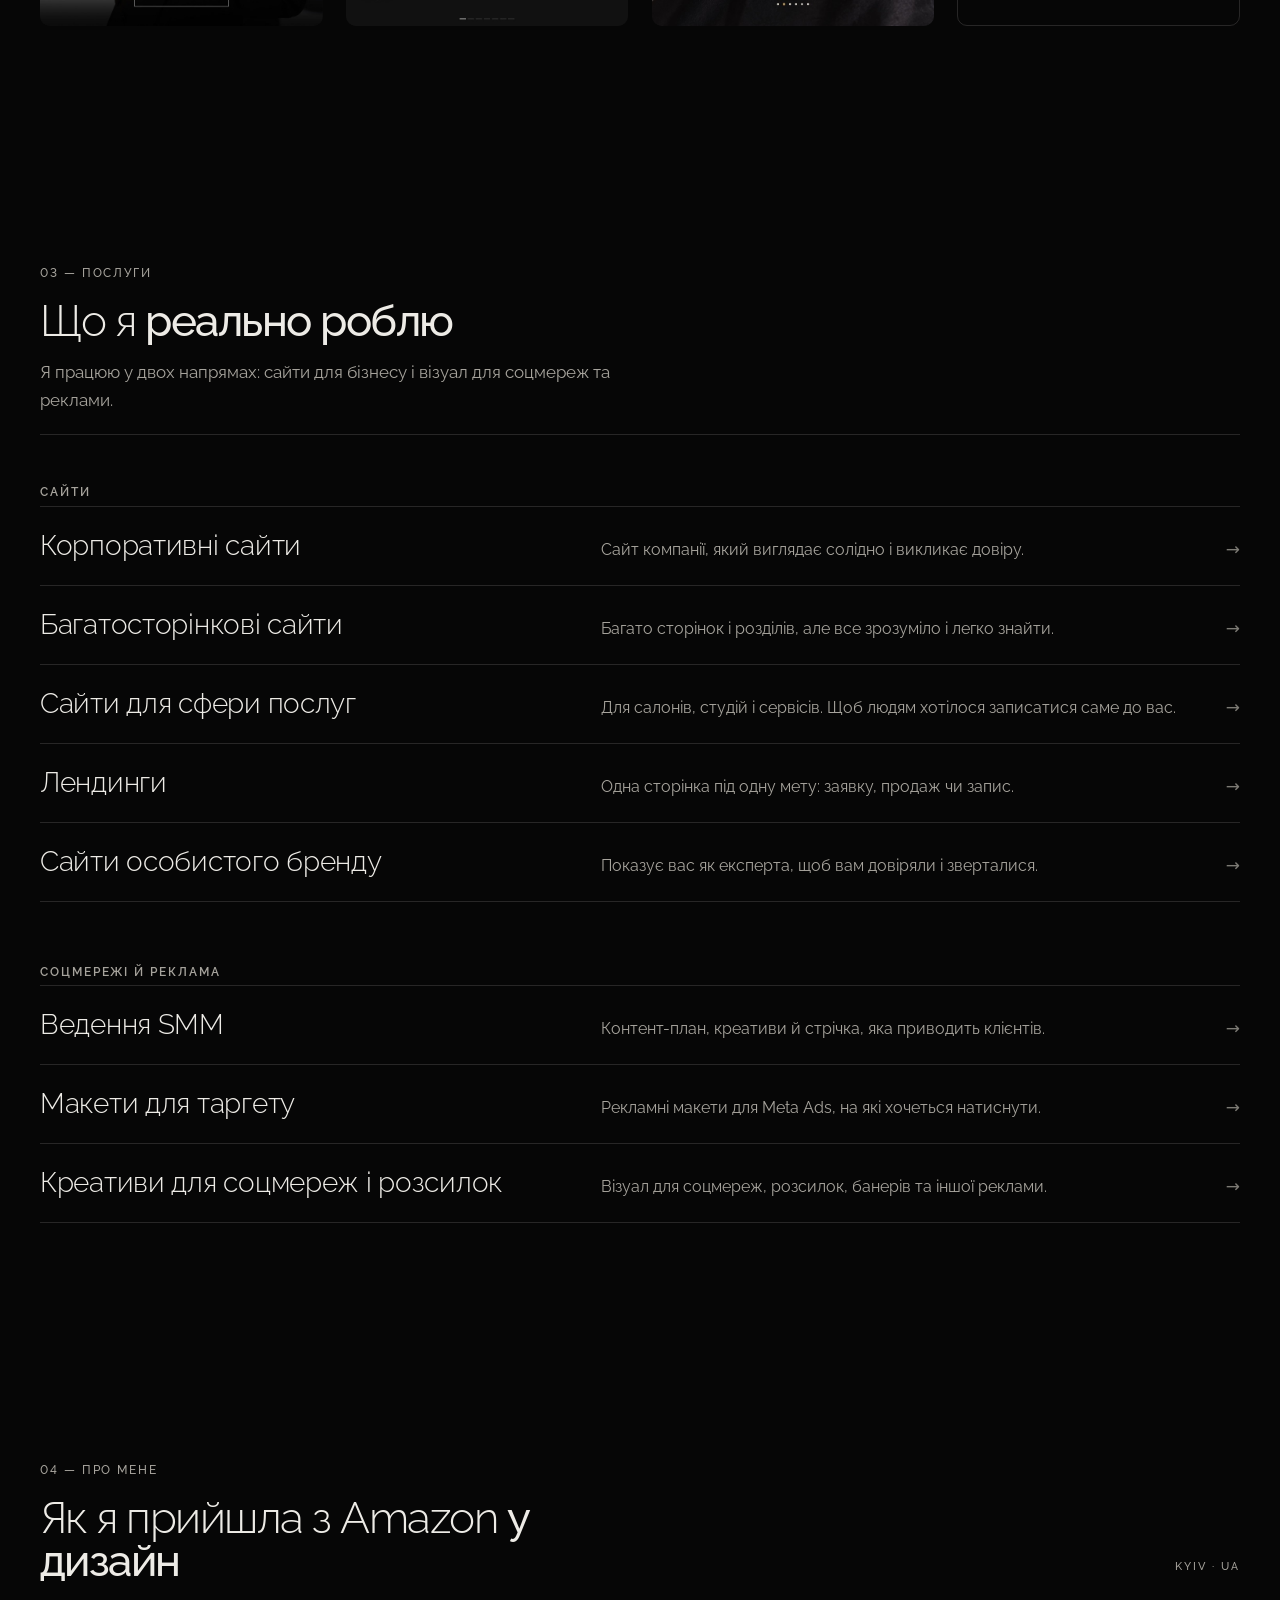
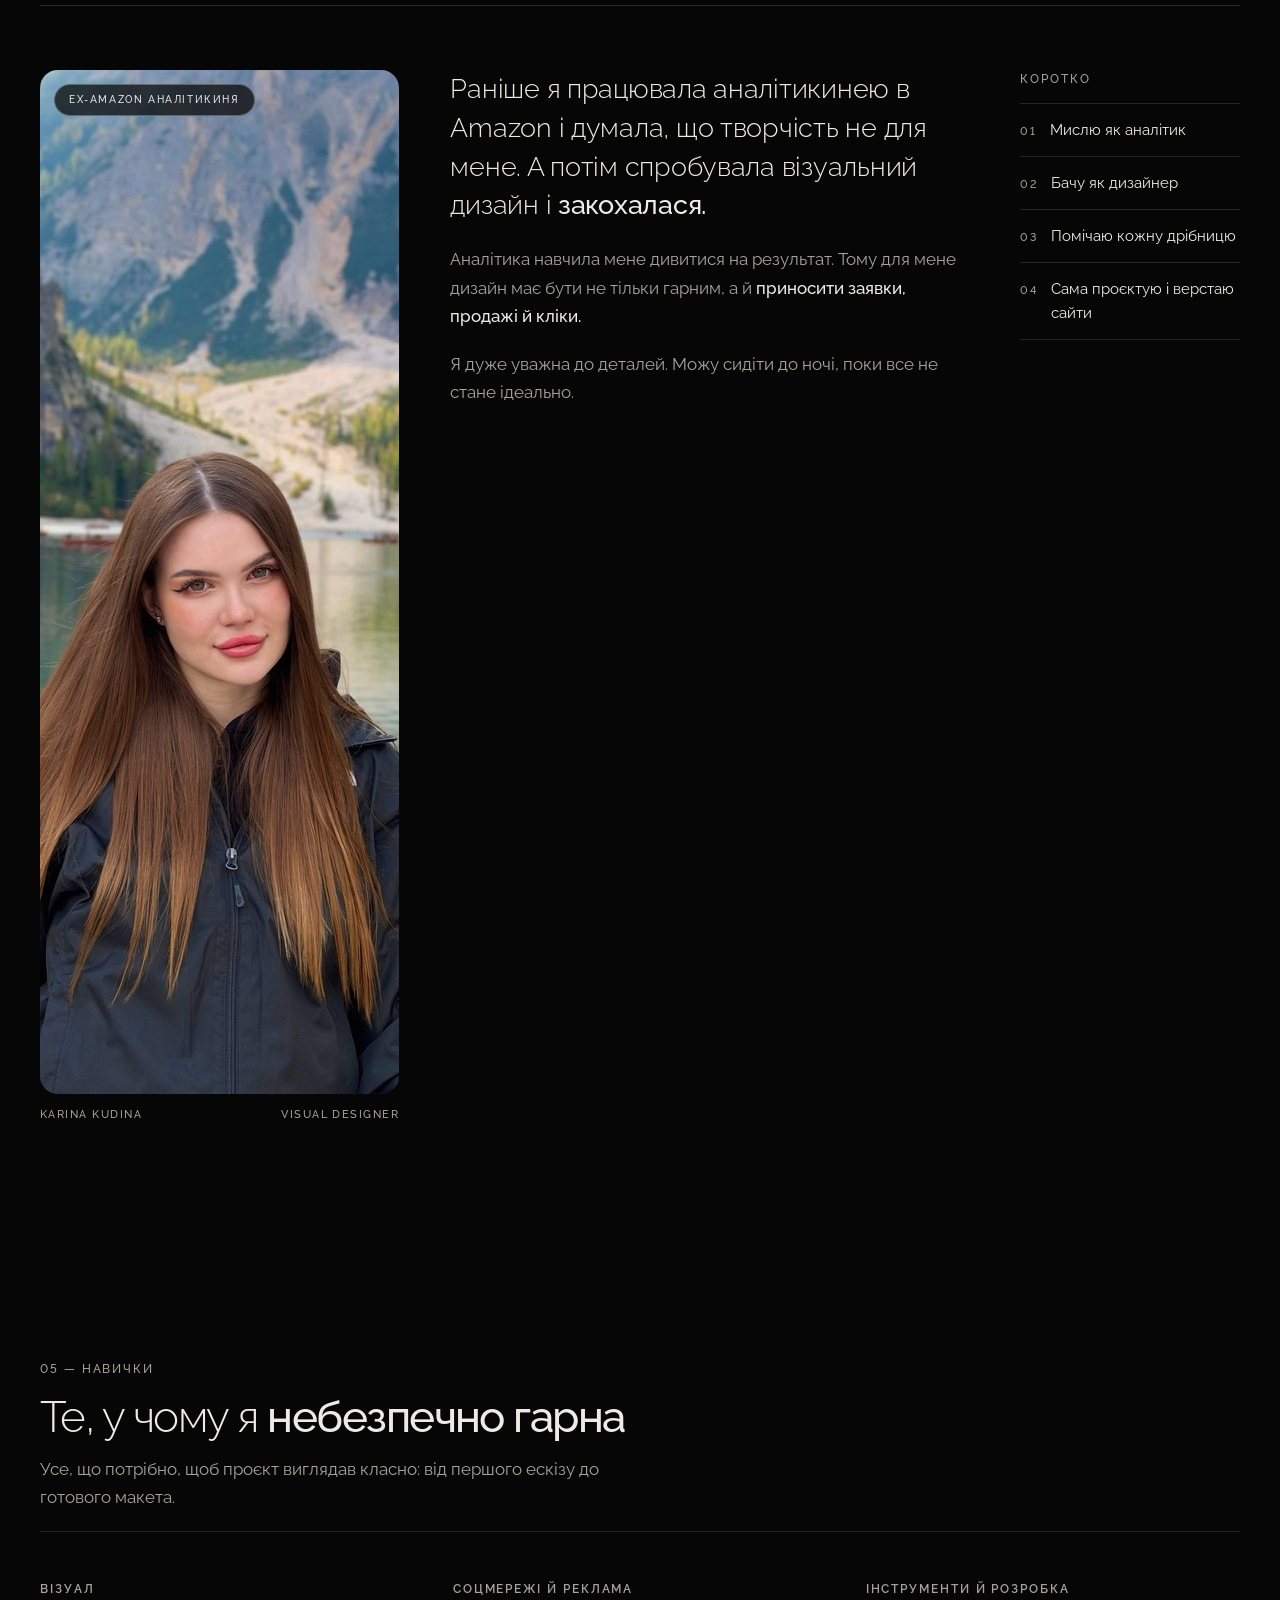
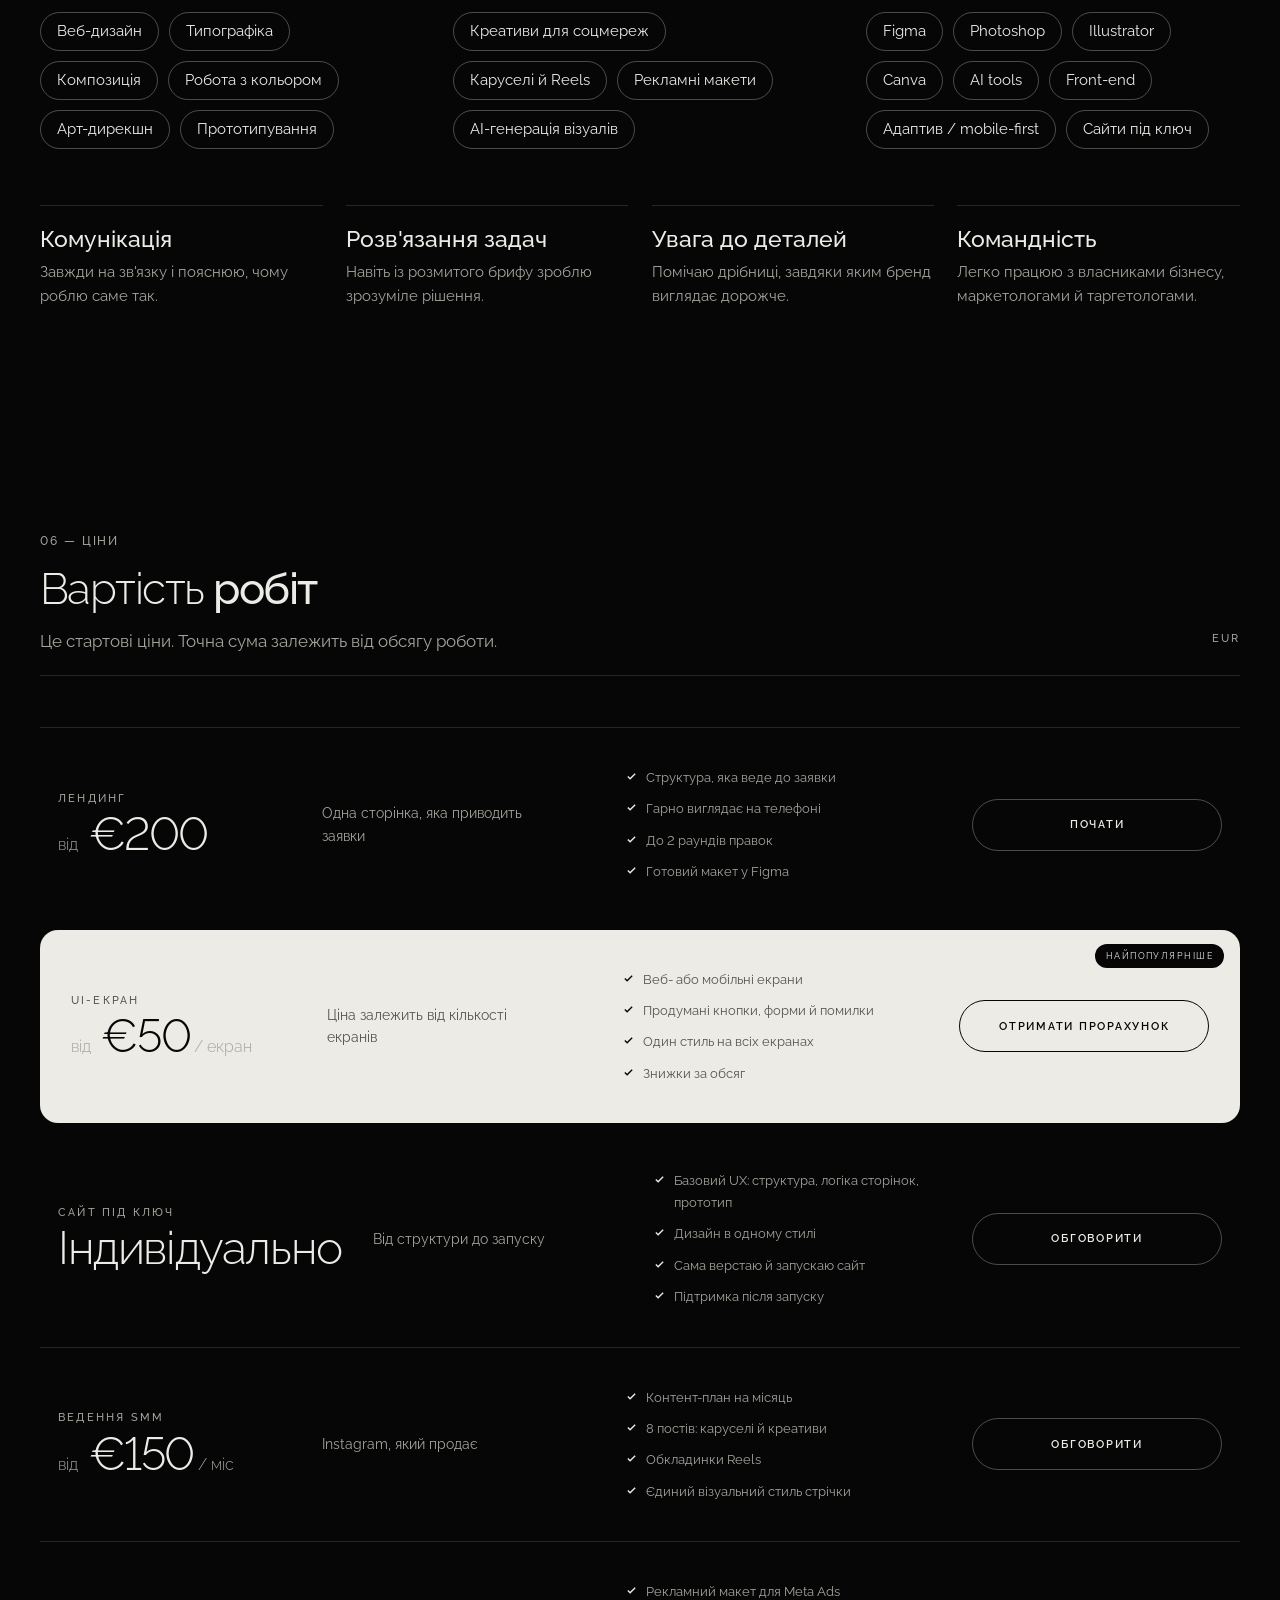
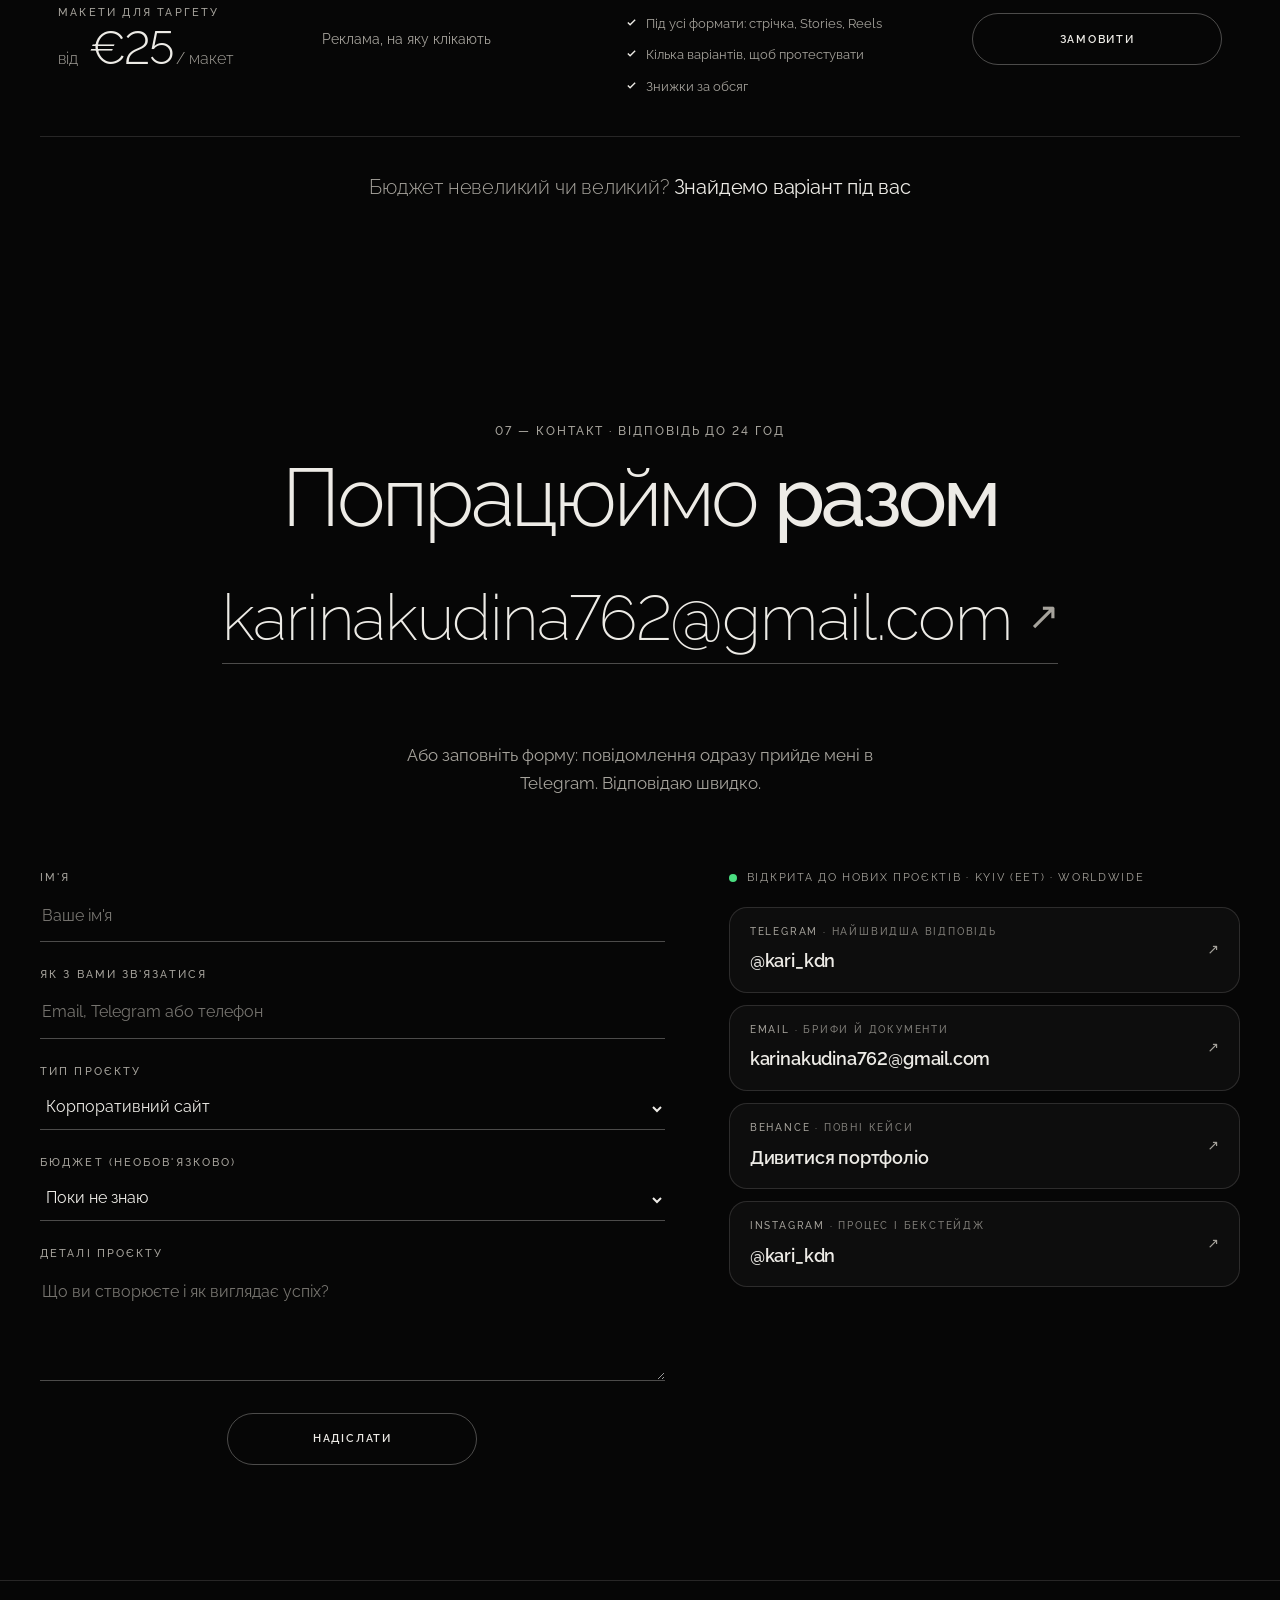
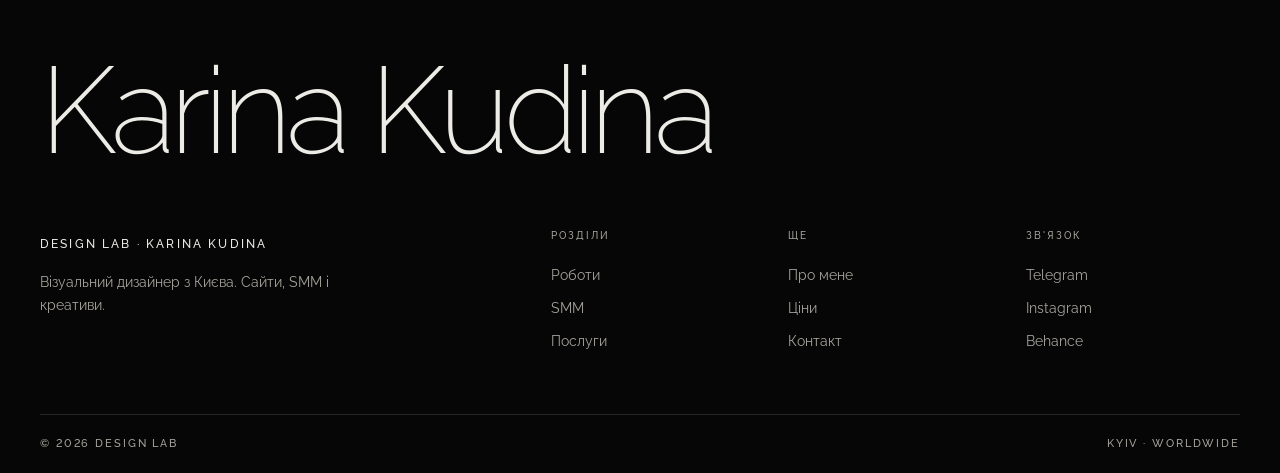
==== commit f545d9dc: "Rewrite site copy in plain, everyday language (UA + EN) Co-Authored-By: Claude Opus 5.5 <noreply@ant" ====
--- a/index.html
+++ b/index.html
@@ -7,6 +7,7 @@
 <meta name="description" content="Каріна Кудіна — візуальний дизайнер з Києва. Дизайн і розробка сайтів та лендингів під ключ, ведення SMM, креативи для Instagram і макети для таргету. Працюю по всьому світу.">
 <meta name="robots" content="index, follow, max-image-preview:large">
 <meta name="author" content="Каріна Кудіна">
+<meta name="google-site-verification" content="BAnICiT3Emjux0HE3m5_KAZxiEnmGjUy5xX_D1E8-4k">
 <meta name="theme-color" content="#060606">
 <meta property="og:title" content="Каріна Кудіна — візуальний дизайнер: сайти, SMM, креативи">
 <meta property="og:description" content="Сайти й лендинги під ключ, ведення SMM, креативи для Instagram і макети для таргету.">
@@ -69,7 +70,7 @@
   <div class="hero-inner">
     <h1><span class="eyebrow h1-kicker" data-en="Karina Kudina · Visual Designer · Kyiv">Каріна Кудіна · візуальний дизайнер · Київ</span><span class="h1-main" data-en="Design that<br><b>stops the scroll</b>">Дизайн, який<br><b>зупиняє скрол</b></span></h1>
     <div class="hero-foot">
-      <p class="lead" data-en="Websites, SMM and ad creatives you can't scroll past. <b>Aesthetics that know the numbers.</b>">Сайти, SMM і рекламні креативи, повз які важко проскролити. <b>Естетика, яка вміє рахувати.</b></p>
+      <p class="lead" data-en="I design websites, run social media and make ad creatives. <b>They look good and bring you clients.</b>">Роблю сайти, веду SMM і створюю рекламні креативи. <b>Красиво і так, щоб приводило клієнтів.</b></p>
       <div class="hero-cta">
         <a class="btn btn-primary" href="#work" data-en="View my work">Дивитися роботи</a>
         <a class="btn" href="#contact" data-en="Let's talk">Зв'язатися</a>
@@ -82,7 +83,7 @@
 <div class="hero-meta">
   <div><div class="num">3+</div><div class="lbl" data-en="Years in design">Роки в дизайні</div></div>
   <div><div class="num">50+</div><div class="lbl" data-en="Projects shipped">Проєктів</div></div>
-  <div><div class="num">90%</div><div class="lbl" data-en="Client retention">Утримання клієнтів</div></div>
+  <div><div class="num">90%</div><div class="lbl" data-en="Clients come back">Клієнтів повертаються</div></div>
 </div>
 
 <!-- ===== WORK: mosaic ===== -->
@@ -92,7 +93,7 @@
       <div>
         <span class="eyebrow" data-en="01 — Work">01 — Роботи</span>
         <h2 data-en="Selected <b>work</b>">Вибрані <b>роботи</b></h2>
-        <p class="mt-s" data-en="Websites and landing pages. Mostly under NDA (thanks, lawyers), full case studies live on Behance.">Сайти й лендинги. Здебільшого під NDA (дякую, юристи), повні кейси живуть на Behance.</p>
+        <p class="mt-s" data-en="Websites and landing pages. Most projects are under NDA, so you can see the full case studies on Behance.">Сайти й лендинги. Більшість проєктів під NDA, тому повні кейси можна подивитися на Behance.</p>
       </div>
     </div>
     <div class="mosaic">
@@ -130,7 +131,7 @@
       <div>
         <span class="eyebrow" data-en="02 — SMM">02 — SMM</span>
         <h2 data-en="Social media <b>management</b>">Ведення <b>SMM</b></h2>
-        <p class="mt-s" data-en="Strategy, content plan, creatives, carousels, Reels covers and ad mockups for targeting. When needed, I generate visuals with AI. A feed that looks like one brand and brings DMs, not just likes.">Стратегія, контент-план, креативи, каруселі, обкладинки Reels і макети для таргету. За потреби генерую візуали за допомогою AI. Стрічка, що виглядає як один бренд і приносить заявки в директ, а не лише лайки.</p>
+        <p class="mt-s" data-en="I put together a content plan and make creatives, carousels, Reels covers and ad mockups. If needed, I generate visuals with AI. Your feed looks consistent and brings messages from clients, not just likes.">Складаю контент-план, роблю креативи, каруселі, обкладинки для Reels і макети для таргету. Якщо треба, генерую візуал з AI. Стрічка виглядає цілісно і приносить заявки в директ, а не тільки лайки.</p>
       </div>
     </div>
     <div class="smm-grid">
@@ -147,7 +148,7 @@
       <a class="smm-tile reveal" href="https://www.instagram.com/p/Da5YlVFDR4-/" target="_blank" rel="noopener"><img src="assets/smm/smm-11.jpg" alt="Пост для студії кератину" loading="lazy"></a>
       <a class="smm-tile more reveal" href="https://www.instagram.com/kari_kdn/" target="_blank" rel="noopener">
         <span class="m-big" data-en="+ a lot more">+ багато іншого</span>
-        <span class="m-sub" data-en="this is just a slice. More creatives on request and in Instagram ↗">це лише частина. Більше робіт покажу за запитом і в Instagram ↗</span>
+        <span class="m-sub" data-en="This is only part of it. See more on Instagram or just ask ↗">Тут лише частина. Більше покажу в Instagram або на запит ↗</span>
       </a>
     </div>
   </div>
@@ -160,26 +161,26 @@
       <div>
         <span class="eyebrow" data-en="03 — Services">03 — Послуги</span>
         <h2 data-en="What I <b>actually do</b>">Що я <b>реально роблю</b></h2>
-        <p class="mt-s" data-en="Two directions: websites that sell, and visuals for social media and ads.">Два напрями: сайти, що продають, і візуал для соцмереж та реклами.</p>
+        <p class="mt-s" data-en="I work in two areas: websites for business, and visuals for social media and ads.">Я працюю у двох напрямах: сайти для бізнесу і візуал для соцмереж та реклами.</p>
       </div>
     </div>
     <div class="svc-groups">
       <div class="svc-group reveal">
         <h3 class="svc-gt" data-en="Websites">Сайти</h3>
         <ul class="svc-rows">
-          <li><a href="#contact"><span class="svc-name" data-en="Corporate websites">Корпоративні сайти</span><span class="svc-desc" data-en="Look expensive even while the budget is still whispering.">Виглядають дорого, навіть коли бюджет скромно мовчить.</span><span class="svc-arr" aria-hidden="true">→</span></a></li>
-          <li><a href="#contact"><span class="svc-name" data-en="Multi-page websites">Багатосторінкові сайти</span><span class="svc-desc" data-en="Big structured sites where nobody gets lost.">Великі структуровані сайти, де ніхто не загубиться.</span><span class="svc-arr" aria-hidden="true">→</span></a></li>
-          <li><a href="#contact"><span class="svc-name" data-en="Service-business sites">Сайти для сфери послуг</span><span class="svc-desc" data-en="Salons, studios and services that turn visitors into clients.">Салони, студії й сервіси, що перетворюють відвідувачів на клієнтів.</span><span class="svc-arr" aria-hidden="true">→</span></a></li>
-          <li><a href="#contact"><span class="svc-name" data-en="Landing pages">Лендинги</span><span class="svc-desc" data-en="Conversion-first pages so focused it's almost rude.">Сторінки під конверсію, сфокусовані аж до незручності.</span><span class="svc-arr" aria-hidden="true">→</span></a></li>
-          <li><a href="#contact"><span class="svc-name" data-en="Personal brand sites">Сайти особистого бренду</span><span class="svc-desc" data-en="Sell you as an expert, not just a nice photo.">Продають вас як експерта, а не просто гарне фото.</span><span class="svc-arr" aria-hidden="true">→</span></a></li>
+          <li><a href="#contact"><span class="svc-name" data-en="Corporate websites">Корпоративні сайти</span><span class="svc-desc" data-en="A company website that looks solid and builds trust.">Сайт компанії, який виглядає солідно і викликає довіру.</span><span class="svc-arr" aria-hidden="true">→</span></a></li>
+          <li><a href="#contact"><span class="svc-name" data-en="Multi-page websites">Багатосторінкові сайти</span><span class="svc-desc" data-en="Lots of pages and sections, but everything is clear and easy to find.">Багато сторінок і розділів, але все зрозуміло і легко знайти.</span><span class="svc-arr" aria-hidden="true">→</span></a></li>
+          <li><a href="#contact"><span class="svc-name" data-en="Service-business sites">Сайти для сфери послуг</span><span class="svc-desc" data-en="For salons, studios and services. So people want to book with you.">Для салонів, студій і сервісів. Щоб людям хотілося записатися саме до вас.</span><span class="svc-arr" aria-hidden="true">→</span></a></li>
+          <li><a href="#contact"><span class="svc-name" data-en="Landing pages">Лендинги</span><span class="svc-desc" data-en="One page with one goal: a request, a sale or a booking.">Одна сторінка під одну мету: заявку, продаж чи запис.</span><span class="svc-arr" aria-hidden="true">→</span></a></li>
+          <li><a href="#contact"><span class="svc-name" data-en="Personal brand sites">Сайти особистого бренду</span><span class="svc-desc" data-en="Shows you as an expert, so people trust you and get in touch.">Показує вас як експерта, щоб вам довіряли і зверталися.</span><span class="svc-arr" aria-hidden="true">→</span></a></li>
         </ul>
       </div>
       <div class="svc-group reveal">
         <h3 class="svc-gt" data-en="Social media &amp; ads">Соцмережі й реклама</h3>
         <ul class="svc-rows">
-          <li><a href="#smm"><span class="svc-name" data-en="SMM management">Ведення SMM</span><span class="svc-desc" data-en="Content plan, creatives and a feed that sells, not just looks pretty.">Контент-план, креативи й стрічка, яка продає, а не просто гарна.</span><span class="svc-arr" aria-hidden="true">→</span></a></li>
-          <li><a href="#smm"><span class="svc-name" data-en="Ad creatives for targeting">Макети для таргету</span><span class="svc-desc" data-en="Meta Ads mockups that stop the scroll and get the click.">Рекламні макети для Meta Ads, що зупиняють скрол і отримують клік.</span><span class="svc-arr" aria-hidden="true">→</span></a></li>
-          <li><a href="#contact"><span class="svc-name" data-en="Social &amp; email creatives">Креативи для соцмереж і розсилок</span><span class="svc-desc" data-en="Visuals for social, newsletters, banners and other promo.">Візуали для соцмереж, email-розсилок, банерів та іншої реклами.</span><span class="svc-arr" aria-hidden="true">→</span></a></li>
+          <li><a href="#smm"><span class="svc-name" data-en="SMM management">Ведення SMM</span><span class="svc-desc" data-en="Content plan, creatives and a feed that brings you clients.">Контент-план, креативи й стрічка, яка приводить клієнтів.</span><span class="svc-arr" aria-hidden="true">→</span></a></li>
+          <li><a href="#smm"><span class="svc-name" data-en="Ad creatives for targeting">Макети для таргету</span><span class="svc-desc" data-en="Meta Ads mockups people actually want to click.">Рекламні макети для Meta Ads, на які хочеться натиснути.</span><span class="svc-arr" aria-hidden="true">→</span></a></li>
+          <li><a href="#contact"><span class="svc-name" data-en="Social &amp; email creatives">Креативи для соцмереж і розсилок</span><span class="svc-desc" data-en="Visuals for social media, newsletters, banners and other ads.">Візуал для соцмереж, розсилок, банерів та іншої реклами.</span><span class="svc-arr" aria-hidden="true">→</span></a></li>
         </ul>
       </div>
     </div>
@@ -192,7 +193,7 @@
     <div class="about-head reveal">
       <div>
         <span class="eyebrow" data-en="04 — About">04 — Про мене</span>
-        <h2 data-en="From Amazon spreadsheets to <b>pixels that perform</b>">Від табличок в Amazon до <b>пікселів, що працюють</b></h2>
+        <h2 data-en="How I went from Amazon <b>to design</b>">Як я прийшла з Amazon <b>у дизайн</b></h2>
       </div>
       <span class="idx">kyiv · ua</span>
     </div>
@@ -203,16 +204,16 @@
         <figcaption class="cap"><span>Karina Kudina</span><span>Visual Designer</span></figcaption>
       </figure>
       <div class="about-copy reveal">
-        <p class="about-lede" data-en="I was an analyst at Amazon, fully convinced creativity wasn't my thing. Then visual design happened: grids, composition, colour. <b>Surprise.</b>">Колись я була аналітикинею в Amazon і свято вірила, що творчість не для мене. А потім трапився візуальний дизайн: сітки, композиція, колір. <b>Сюрприз.</b></p>
-        <p data-en="That mix is the whole point: <b>aesthetics plus KPIs.</b> A design can be gorgeous, but if it doesn't move the metric, it's just a nice screenshot.">Саме це поєднання і є сенс: <b>естетика плюс KPI.</b> Дизайн може бути шикарним, але якщо він не рухає метрику, це просто гарний скриншот.</p>
-        <p data-en="Now I'm aesthetically annoying about every pixel. Yes, I align spacing at 3 a.m. No, I don't need help.">Тепер я душню естетично над кожним пікселем. Так, рівняю відступи о третій ночі. Ні, допомога не потрібна.</p>
+        <p class="about-lede" data-en="I used to work as an analyst at Amazon and thought creativity just wasn't for me. Then I tried visual design and <b>fell in love with it.</b>">Раніше я працювала аналітикинею в Amazon і думала, що творчість не для мене. А потім спробувала візуальний дизайн і <b>закохалася.</b></p>
+        <p data-en="Analytics taught me to look at results. So for me design should not only look good, but also <b>bring you leads, sales and clicks.</b>">Аналітика навчила мене дивитися на результат. Тому для мене дизайн має бути не тільки гарним, а й <b>приносити заявки, продажі й кліки.</b></p>
+        <p data-en="I really care about details. I can stay up late until everything looks just right.">Я дуже уважна до деталей. Можу сидіти до ночі, поки все не стане ідеально.</p>
       </div>
       <aside class="about-side reveal">
         <span class="eyebrow" data-en="In short">Коротко</span>
-        <div class="af"><span class="af-n">01</span><p data-en="Analytics brain">Мозок аналітика</p></div>
-        <div class="af"><span class="af-n">02</span><p data-en="Designer's eye">Око дизайнера</p></div>
-        <div class="af"><span class="af-n">03</span><p data-en="Spacing aligned at 3 a.m.">Відступи рівняю о 3:00</p></div>
-        <div class="af"><span class="af-n">04</span><p data-en="I design and build sites myself">Проєктую і верстаю сайти сама</p></div>
+        <div class="af"><span class="af-n">01</span><p data-en="I think like an analyst">Мислю як аналітик</p></div>
+        <div class="af"><span class="af-n">02</span><p data-en="I see like a designer">Бачу як дизайнер</p></div>
+        <div class="af"><span class="af-n">03</span><p data-en="I notice every detail">Помічаю кожну дрібницю</p></div>
+        <div class="af"><span class="af-n">04</span><p data-en="I design and build websites myself">Сама проєктую і верстаю сайти</p></div>
       </aside>
     </div>
   </div>
@@ -225,7 +226,7 @@
       <div>
         <span class="eyebrow" data-en="05 — Skills">05 — Навички</span>
         <h2 data-en="What I'm <b>dangerously good</b> at">Те, у чому я <b>небезпечно гарна</b></h2>
-        <p class="mt-s" data-en="The visual craft behind every project: from the first composition to the last pixel.">Візуальне ремесло, з якого складається кожен проєкт: від першої композиції до останнього пікселя.</p>
+        <p class="mt-s" data-en="Everything a project needs to look great, from the first sketch to the finished design.">Усе, що потрібно, щоб проєкт виглядав класно: від першого ескізу до готового макета.</p>
       </div>
     </div>
     <div class="skill-groups">
@@ -243,10 +244,10 @@
       </div>
     </div>
     <div class="grid cols-4 mt-l">
-      <div class="card reveal"><h3 data-en="Communication">Комунікація</h3><p data-en="Clear, frequent updates and reasoning you can follow.">Зрозумілі регулярні апдейти й аргументи, які легко відстежити.</p></div>
-      <div class="card reveal"><h3 data-en="Problem solving">Розв'язання задач</h3><p data-en="Turning fuzzy briefs into clear visual solutions.">Перетворюю розмиті брифи на чіткі візуальні рішення.</p></div>
-      <div class="card reveal"><h3 data-en="Attention to detail">Увага до деталей</h3><p data-en="The small things that make a brand feel premium.">Дрібниці, від яких бренд відчувається преміально.</p></div>
-      <div class="card reveal"><h3 data-en="Collaboration">Командність</h3><p data-en="Working closely with business owners, marketers and targeting specialists.">Тісна робота з власниками бізнесу, маркетологами й таргетологами.</p></div>
+      <div class="card reveal"><h3 data-en="Communication">Комунікація</h3><p data-en="I stay in touch and explain why I do things the way I do.">Завжди на зв'язку і пояснюю, чому роблю саме так.</p></div>
+      <div class="card reveal"><h3 data-en="Problem solving">Розв'язання задач</h3><p data-en="Even from a vague brief I'll come up with a clear solution.">Навіть із розмитого брифу зроблю зрозуміле рішення.</p></div>
+      <div class="card reveal"><h3 data-en="Attention to detail">Увага до деталей</h3><p data-en="I notice the small things that make a brand look premium.">Помічаю дрібниці, завдяки яким бренд виглядає дорожче.</p></div>
+      <div class="card reveal"><h3 data-en="Collaboration">Командність</h3><p data-en="I work easily with business owners, marketers and targeting specialists.">Легко працюю з власниками бізнесу, маркетологами й таргетологами.</p></div>
     </div>
   </div>
 </section>
@@ -258,7 +259,7 @@
       <div>
         <span class="eyebrow" data-en="06 — Pricing">06 — Ціни</span>
         <h2 data-en="Starting <b>prices</b>">Вартість <b>робіт</b></h2>
-        <p class="mt-s" data-en="Starting prices for each type of project. The final quote depends on scope.">Стартова вартість для кожного типу проєкту. Остаточна сума залежить від обсягу робіт.</p>
+        <p class="mt-s" data-en="These are starting prices. The exact cost depends on how much work there is.">Це стартові ціни. Точна сума залежить від обсягу роботи.</p>
       </div>
       <span class="idx">EUR</span>
     </div>
@@ -268,12 +269,12 @@
           <h3 data-en="Landing page">Лендинг</h3>
           <div class="amount"><small data-en="from">від</small> €200</div>
         </div>
-        <div class="from" data-en="One high-converting page">Одна сторінка під конверсію</div>
+        <div class="from" data-en="One page that brings in requests">Одна сторінка, яка приводить заявки</div>
         <ul>
-          <li><svg viewBox="0 0 24 24" fill="none" stroke="currentColor" stroke-width="3"><path d="M20 6 9 17l-5-5"/></svg> <span data-en="Conversion-focused layout">Структура під конверсію</span></li>
-          <li><svg viewBox="0 0 24 24" fill="none" stroke="currentColor" stroke-width="3"><path d="M20 6 9 17l-5-5"/></svg> <span data-en="Mobile-first & responsive">Mobile-first і адаптив</span></li>
+          <li><svg viewBox="0 0 24 24" fill="none" stroke="currentColor" stroke-width="3"><path d="M20 6 9 17l-5-5"/></svg> <span data-en="Structure that leads to a request">Структура, яка веде до заявки</span></li>
+          <li><svg viewBox="0 0 24 24" fill="none" stroke="currentColor" stroke-width="3"><path d="M20 6 9 17l-5-5"/></svg> <span data-en="Looks great on phones">Гарно виглядає на телефоні</span></li>
           <li><svg viewBox="0 0 24 24" fill="none" stroke="currentColor" stroke-width="3"><path d="M20 6 9 17l-5-5"/></svg> <span data-en="Up to 2 revision rounds">До 2 раундів правок</span></li>
-          <li><svg viewBox="0 0 24 24" fill="none" stroke="currentColor" stroke-width="3"><path d="M20 6 9 17l-5-5"/></svg> <span data-en="Dev-ready Figma file">Готовий файл Figma</span></li>
+          <li><svg viewBox="0 0 24 24" fill="none" stroke="currentColor" stroke-width="3"><path d="M20 6 9 17l-5-5"/></svg> <span data-en="Ready design in Figma">Готовий макет у Figma</span></li>
         </ul>
         <a class="btn" href="#contact" data-en="Get started">Почати</a>
       </div>
@@ -283,11 +284,11 @@
           <h3 data-en="UI screen design">UI-екран</h3>
           <div class="amount"><small data-en="from">від</small> €50<small data-en=" / screen"> / екран</small></div>
         </div>
-        <div class="from" data-en="Scales with your product">Масштабується під продукт</div>
+        <div class="from" data-en="Price depends on the number of screens">Ціна залежить від кількості екранів</div>
         <ul>
           <li><svg viewBox="0 0 24 24" fill="none" stroke="currentColor" stroke-width="3"><path d="M20 6 9 17l-5-5"/></svg> <span data-en="Web or mobile screens">Веб- або мобільні екрани</span></li>
-          <li><svg viewBox="0 0 24 24" fill="none" stroke="currentColor" stroke-width="3"><path d="M20 6 9 17l-5-5"/></svg> <span data-en="All states designed">Усі стани продумані</span></li>
-          <li><svg viewBox="0 0 24 24" fill="none" stroke="currentColor" stroke-width="3"><path d="M20 6 9 17l-5-5"/></svg> <span data-en="Consistent component use">Єдині компоненти</span></li>
+          <li><svg viewBox="0 0 24 24" fill="none" stroke="currentColor" stroke-width="3"><path d="M20 6 9 17l-5-5"/></svg> <span data-en="Buttons, forms and errors all thought through">Продумані кнопки, форми й помилки</span></li>
+          <li><svg viewBox="0 0 24 24" fill="none" stroke="currentColor" stroke-width="3"><path d="M20 6 9 17l-5-5"/></svg> <span data-en="Same style on every screen">Один стиль на всіх екранах</span></li>
           <li><svg viewBox="0 0 24 24" fill="none" stroke="currentColor" stroke-width="3"><path d="M20 6 9 17l-5-5"/></svg> <span data-en="Volume discounts available">Знижки за обсяг</span></li>
         </ul>
         <a class="btn" href="#contact" data-en="Get a quote">Отримати прорахунок</a>
@@ -295,12 +296,12 @@
       <div class="price reveal">
         <div class="p-head">
           <h3 data-en="Turnkey website">Сайт під ключ</h3>
-          <div class="amount" data-en="Custom">Кастомно</div>
+          <div class="amount" data-en="Individual">Індивідуально</div>
         </div>
         <div class="from" data-en="From structure to launch">Від структури до запуску</div>
         <ul>
           <li><svg viewBox="0 0 24 24" fill="none" stroke="currentColor" stroke-width="3"><path d="M20 6 9 17l-5-5"/></svg> <span data-en="Basic UX: structure, page logic, prototype">Базовий UX: структура, логіка сторінок, прототип</span></li>
-          <li><svg viewBox="0 0 24 24" fill="none" stroke="currentColor" stroke-width="3"><path d="M20 6 9 17l-5-5"/></svg> <span data-en="Visual design in one style">Візуальний дизайн в єдиному стилі</span></li>
+          <li><svg viewBox="0 0 24 24" fill="none" stroke="currentColor" stroke-width="3"><path d="M20 6 9 17l-5-5"/></svg> <span data-en="Design in one style">Дизайн в одному стилі</span></li>
           <li><svg viewBox="0 0 24 24" fill="none" stroke="currentColor" stroke-width="3"><path d="M20 6 9 17l-5-5"/></svg> <span data-en="I build and launch the site myself">Сама верстаю й запускаю сайт</span></li>
           <li><svg viewBox="0 0 24 24" fill="none" stroke="currentColor" stroke-width="3"><path d="M20 6 9 17l-5-5"/></svg> <span data-en="Support after launch">Підтримка після запуску</span></li>
         </ul>
@@ -328,15 +329,15 @@
         <div class="from" data-en="Ads that get the click">Реклама, на яку клікають</div>
         <ul>
           <li><svg viewBox="0 0 24 24" fill="none" stroke="currentColor" stroke-width="3"><path d="M20 6 9 17l-5-5"/></svg> <span data-en="Ad mockup for Meta Ads">Рекламний макет для Meta Ads</span></li>
-          <li><svg viewBox="0 0 24 24" fill="none" stroke="currentColor" stroke-width="3"><path d="M20 6 9 17l-5-5"/></svg> <span data-en="Adapted to all formats: feed, Stories, Reels">Адаптації під усі формати: стрічка, Stories, Reels</span></li>
-          <li><svg viewBox="0 0 24 24" fill="none" stroke="currentColor" stroke-width="3"><path d="M20 6 9 17l-5-5"/></svg> <span data-en="Variants for A/B tests">Варіанти для A/B-тестів</span></li>
+          <li><svg viewBox="0 0 24 24" fill="none" stroke="currentColor" stroke-width="3"><path d="M20 6 9 17l-5-5"/></svg> <span data-en="For all formats: feed, Stories, Reels">Під усі формати: стрічка, Stories, Reels</span></li>
+          <li><svg viewBox="0 0 24 24" fill="none" stroke="currentColor" stroke-width="3"><path d="M20 6 9 17l-5-5"/></svg> <span data-en="A few versions to test">Кілька варіантів, щоб протестувати</span></li>
           <li><svg viewBox="0 0 24 24" fill="none" stroke="currentColor" stroke-width="3"><path d="M20 6 9 17l-5-5"/></svg> <span data-en="Volume discounts available">Знижки за обсяг</span></li>
         </ul>
         <a class="btn" href="#contact" data-en="Order">Замовити</a>
       </div>
     </div>
     <div class="budget-note reveal">
-      <p class="bn-card" data-en="Budget shy or royal? <b>I'll find a solution for any of them</b>">Бюджет скромний чи королівський? <b>Підберу рішення під будь-який</b></p>
+      <p class="bn-card" data-en="Small budget or big one? <b>We'll find an option that fits</b>">Бюджет невеликий чи великий? <b>Знайдемо варіант під вас</b></p>
     </div>
   </div>
 </section>
@@ -353,7 +354,7 @@
       <span class="sat s4" aria-hidden="true">worldwide</span>
     </div>
     <a class="mail-line reveal" href="mailto:karinakudina762@gmail.com">karinakudina762@gmail.com <span class="arr">↗</span></a>
-    <p class="comp-lead reveal" data-en="Or use the form: your message lands straight in my Telegram. I reply fast, promise.">Або через форму: повідомлення прилітає прямо мені в Telegram. Відповідаю швидко, обіцяю.</p>
+    <p class="comp-lead reveal" data-en="Or fill in the form: your message goes straight to my Telegram. I reply fast.">Або заповніть форму: повідомлення одразу прийде мені в Telegram. Відповідаю швидко.</p>
     <div class="contact-grid">
       <div class="reveal">
         <form id="contact-form">
@@ -432,7 +433,7 @@
     <div class="footer-grid">
       <div style="max-width:320px;">
         <a class="brand" href="#top">Design Lab · Karina Kudina</a>
-        <p data-en="Visual Designer from Kyiv. Designs that stop the scroll.">Visual Designer з Києва. Дизайн, що зупиняє скрол.</p>
+        <p data-en="Visual designer from Kyiv. Websites, SMM and creatives.">Візуальний дизайнер з Києва. Сайти, SMM і креативи.</p>
       </div>
       <div class="footer-cols">
         <div class="footer-col">
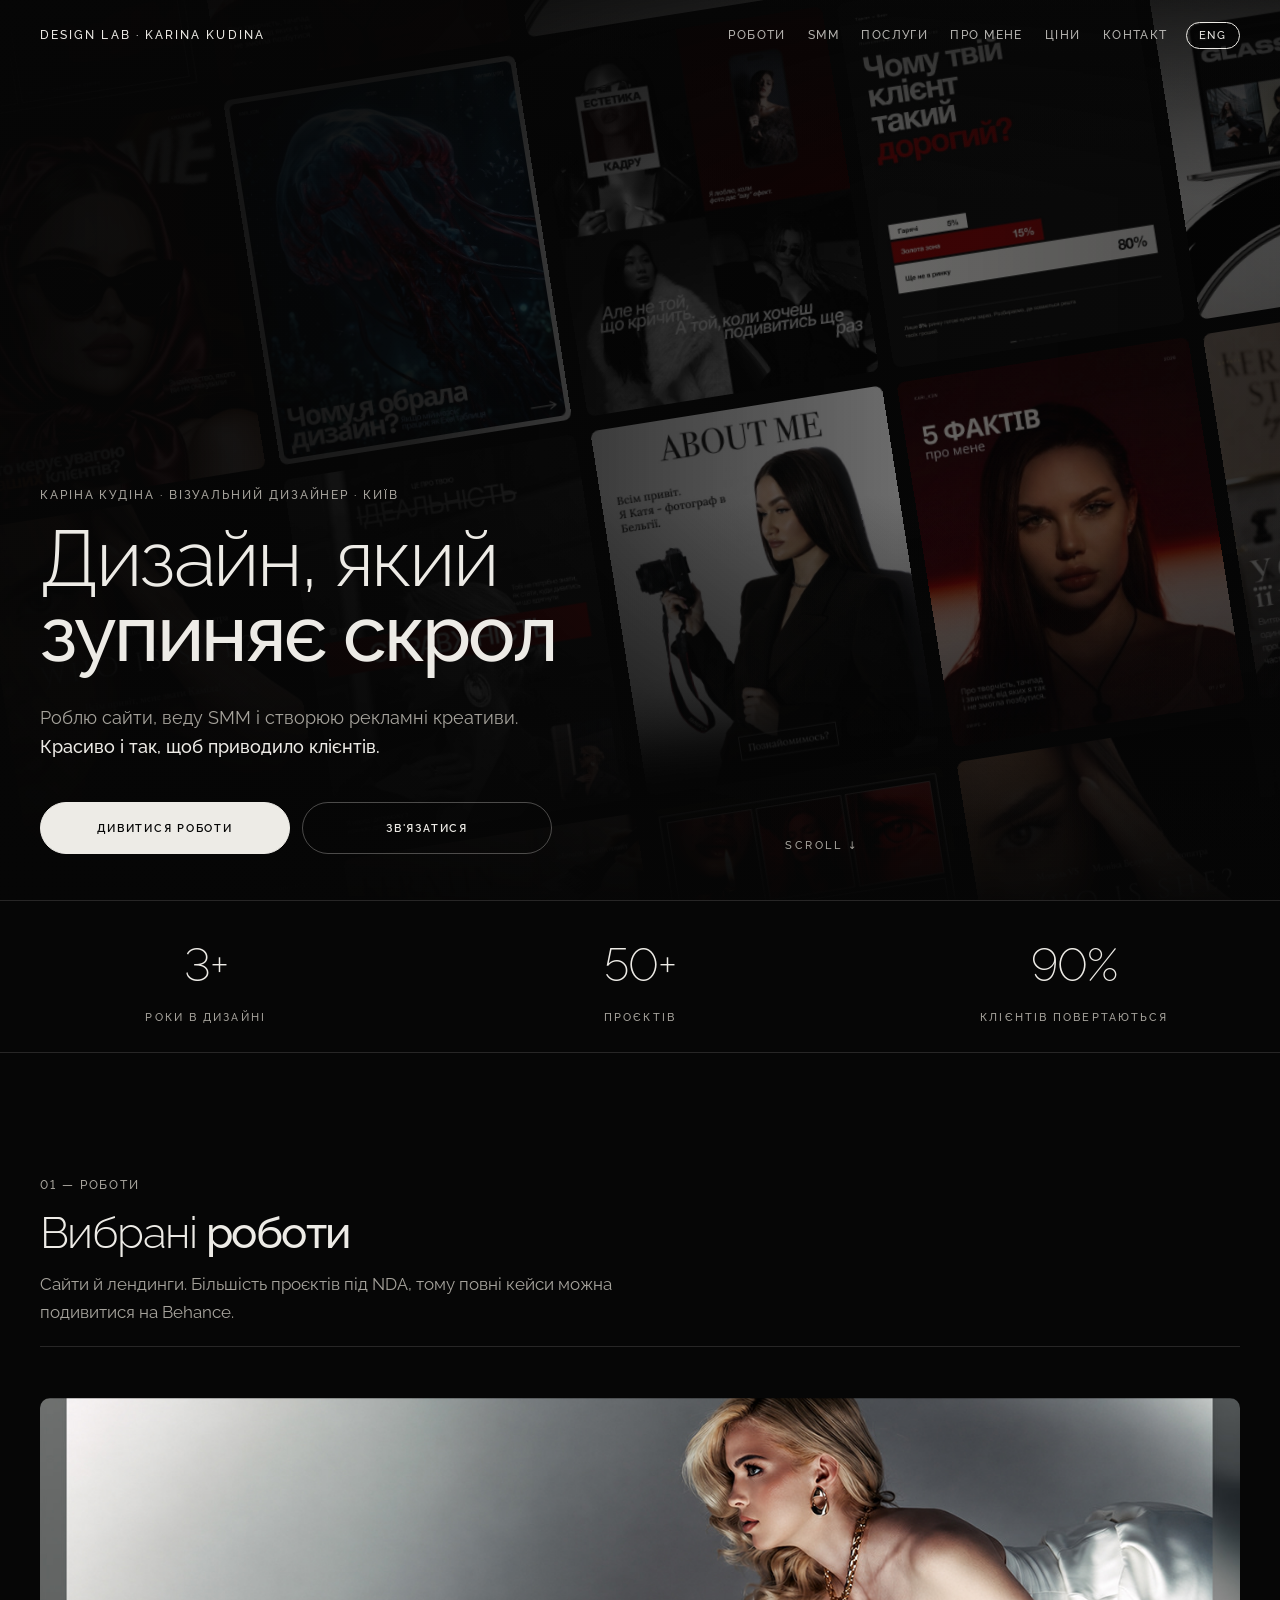
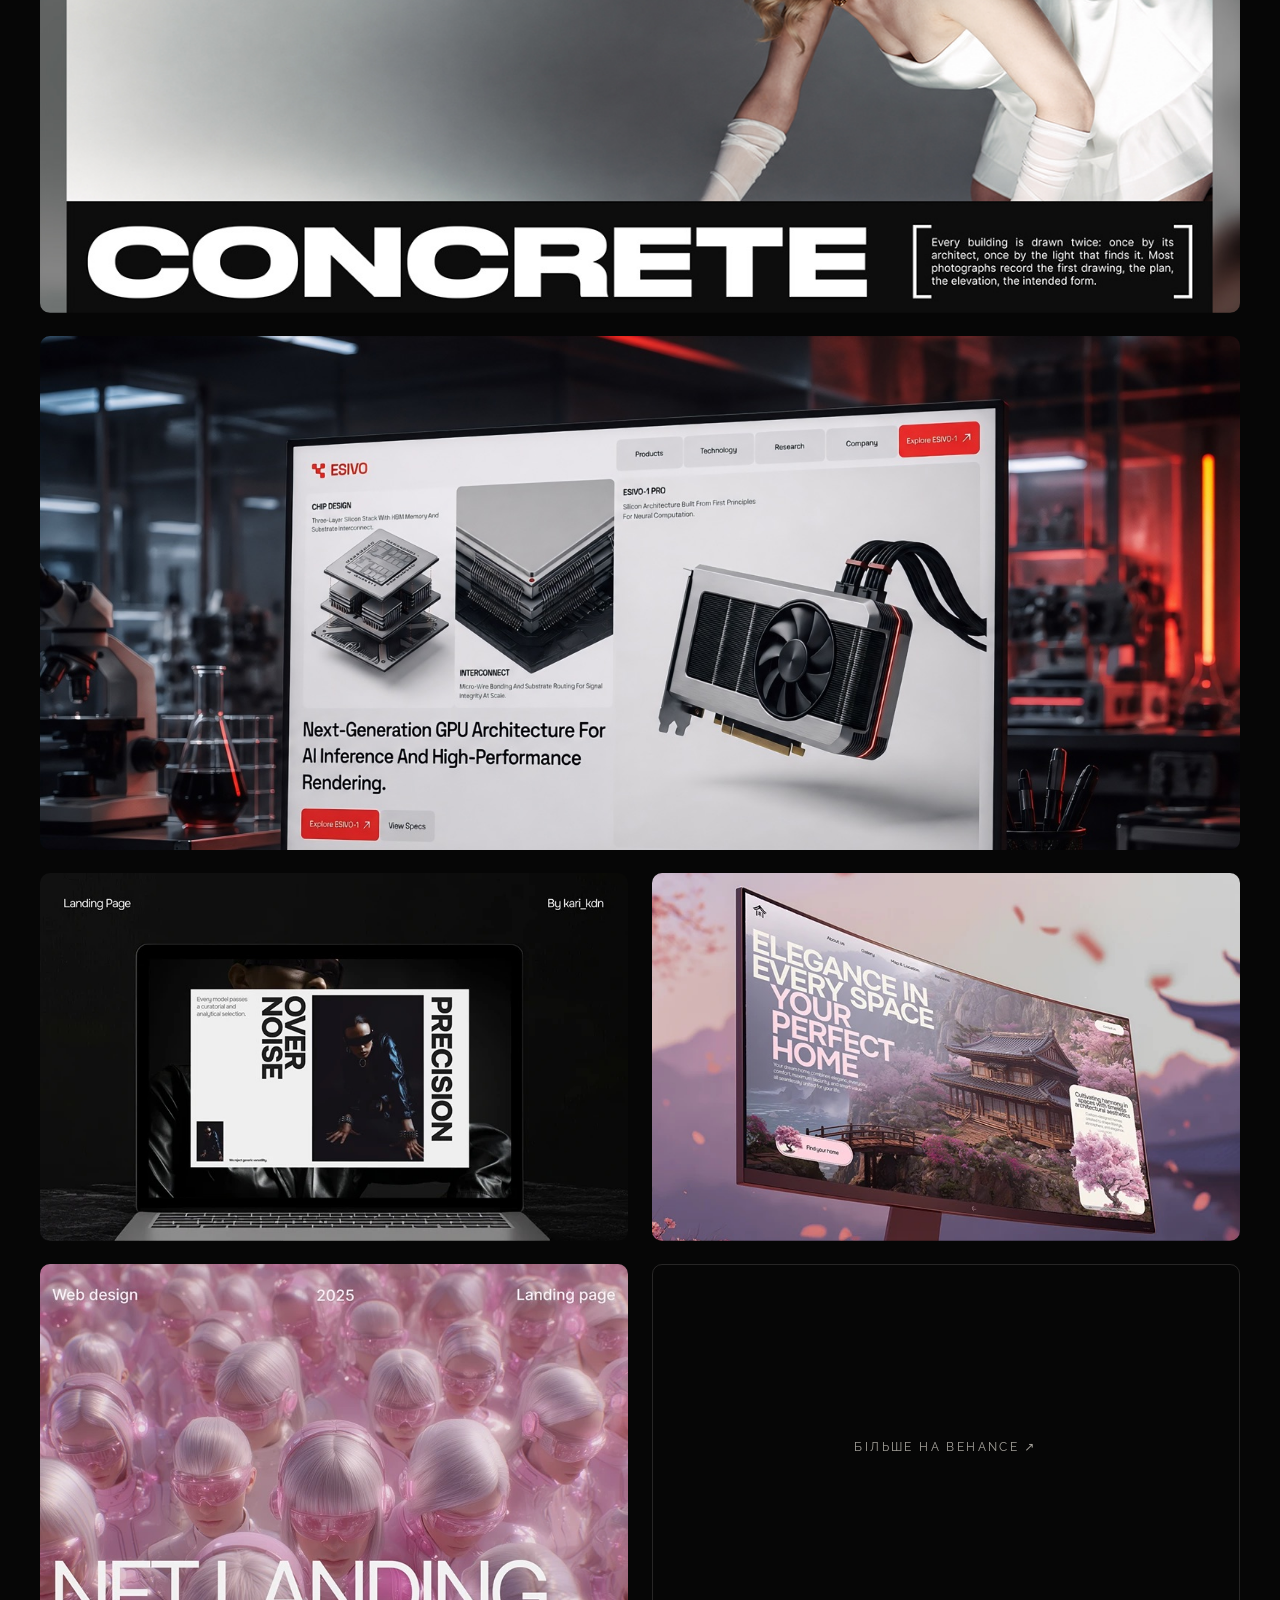
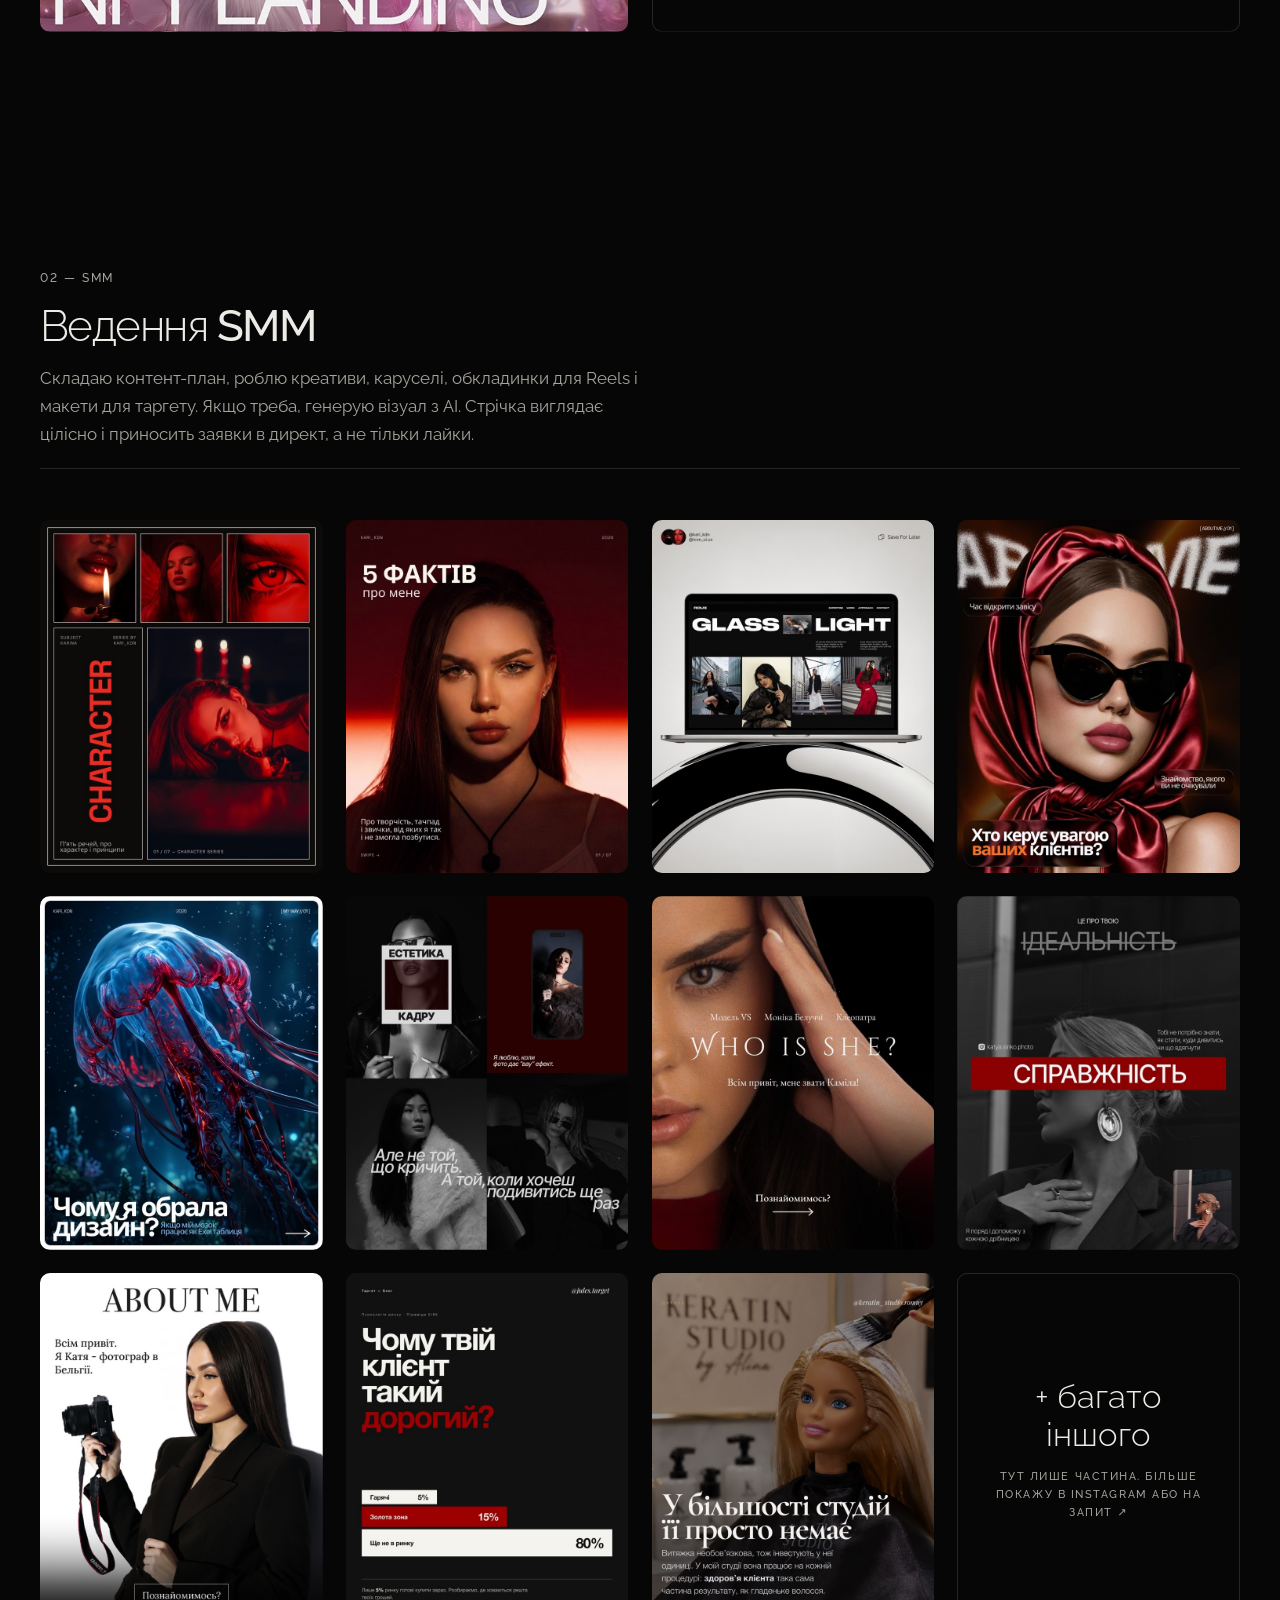
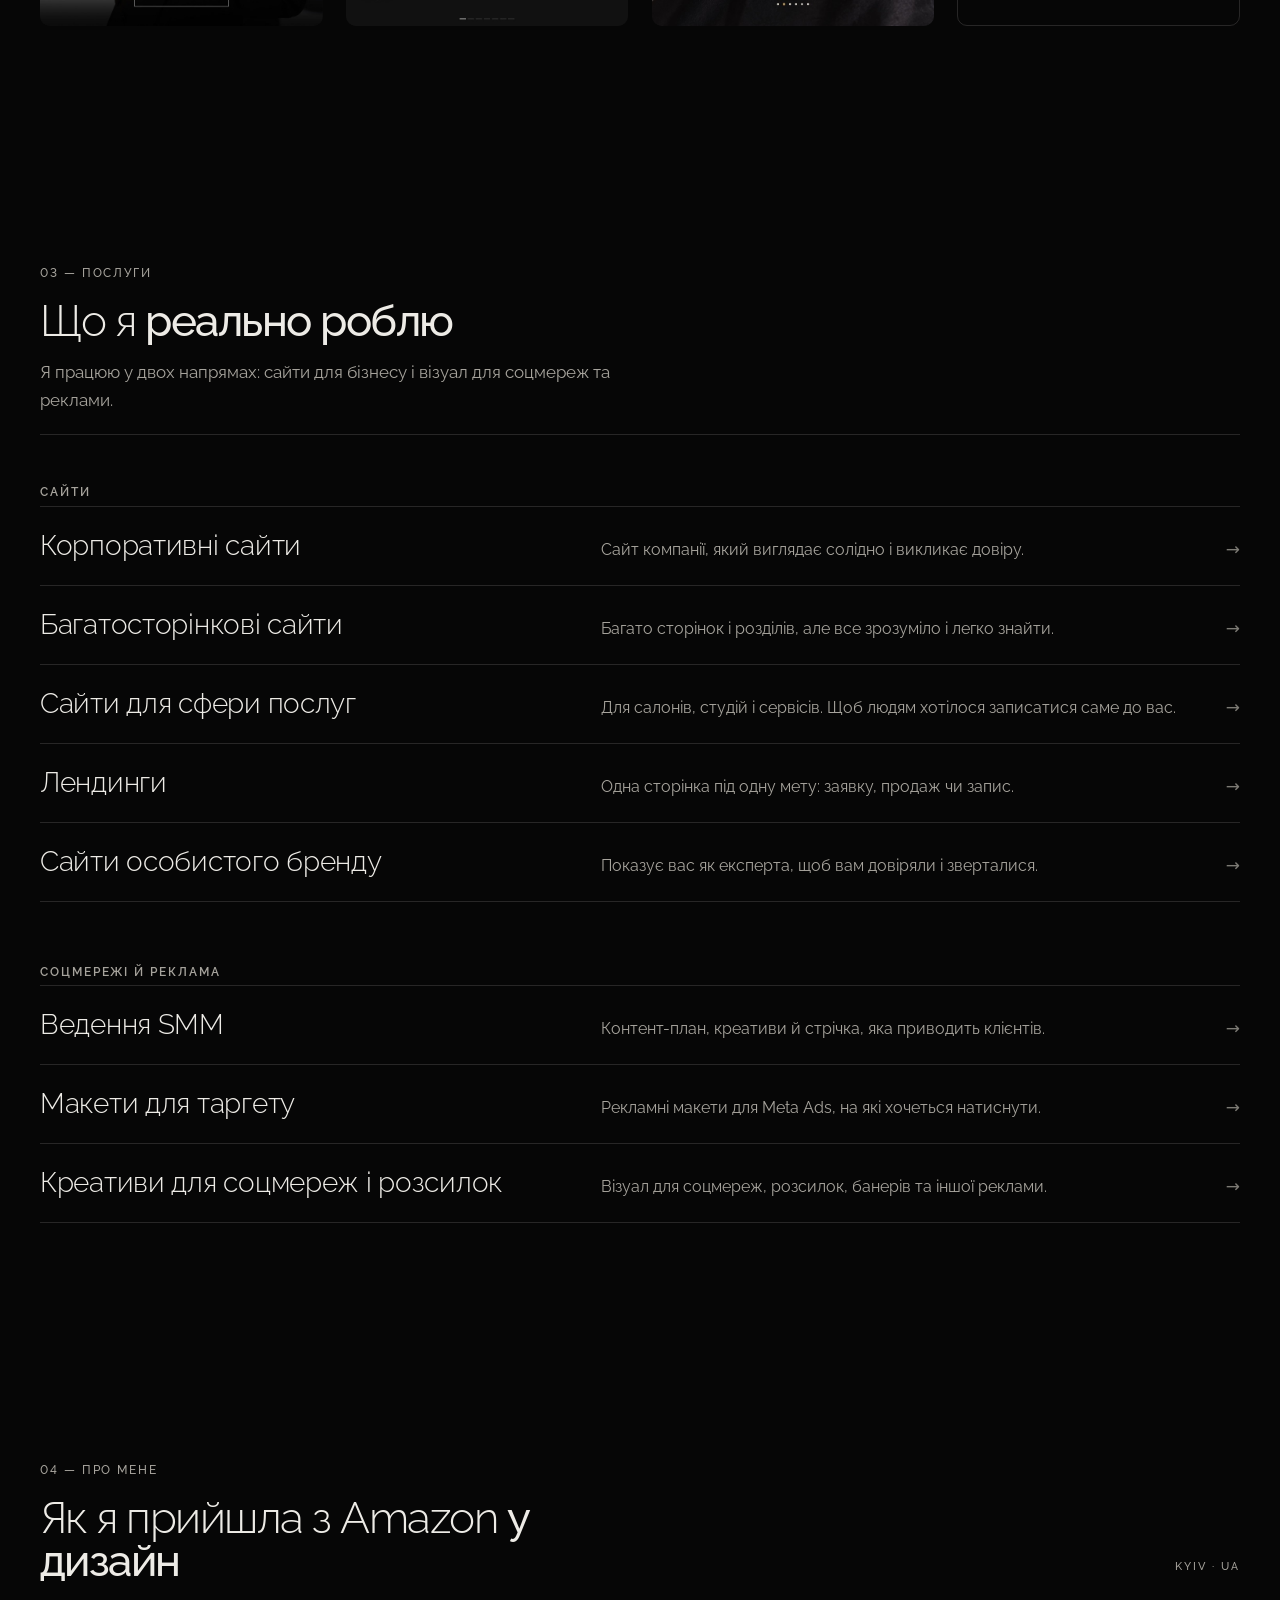
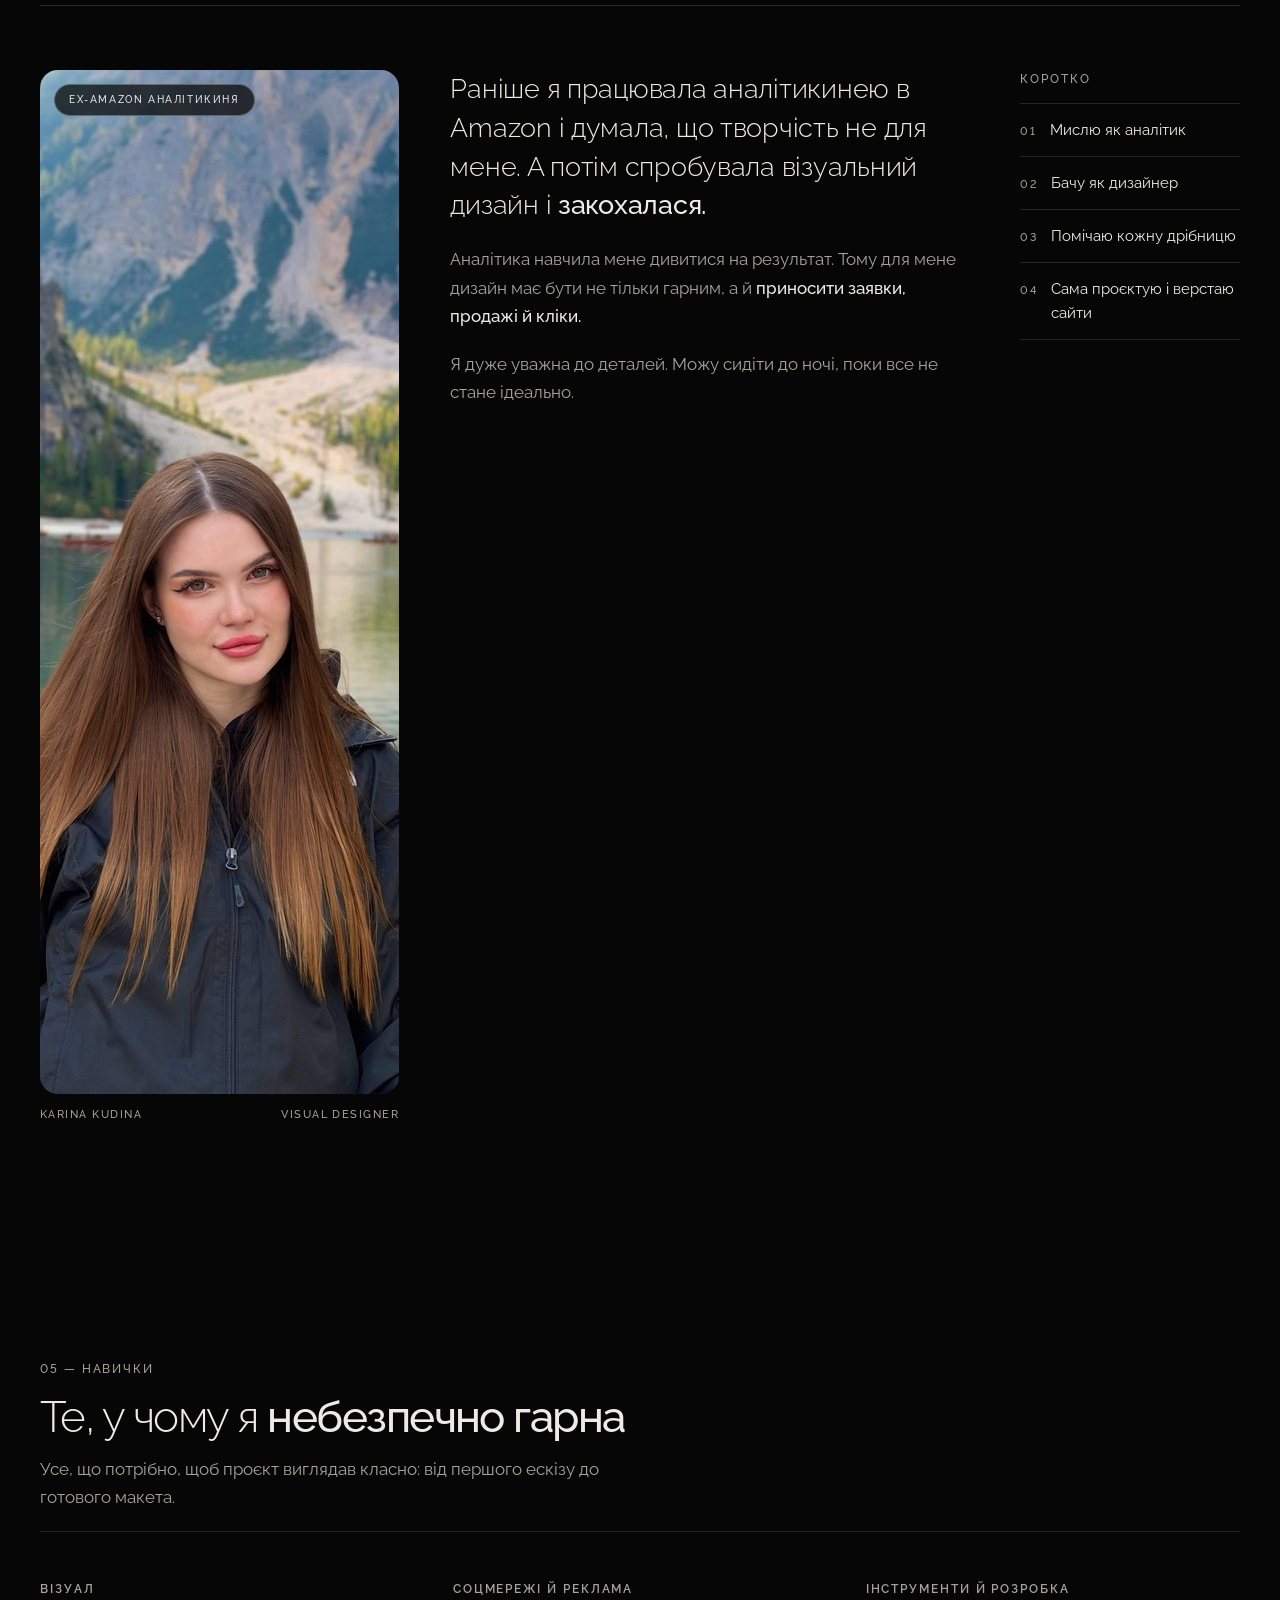
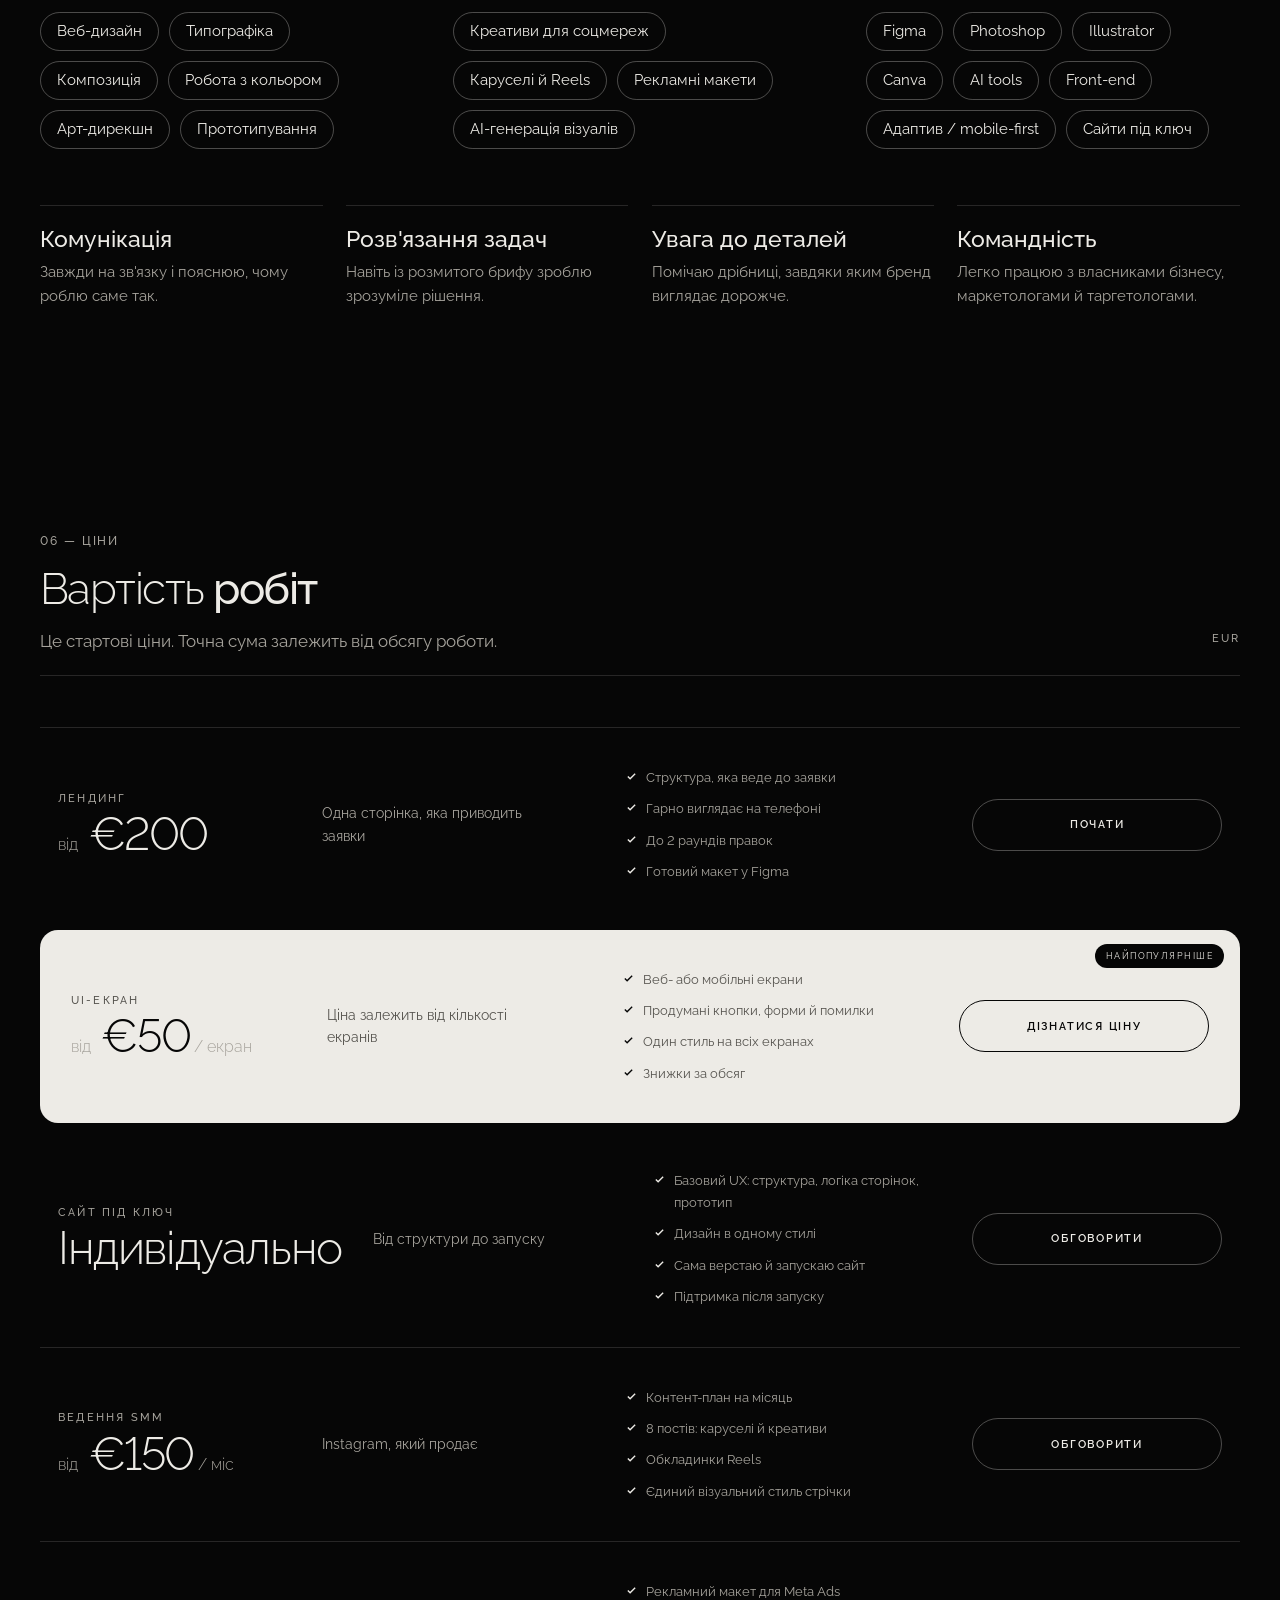
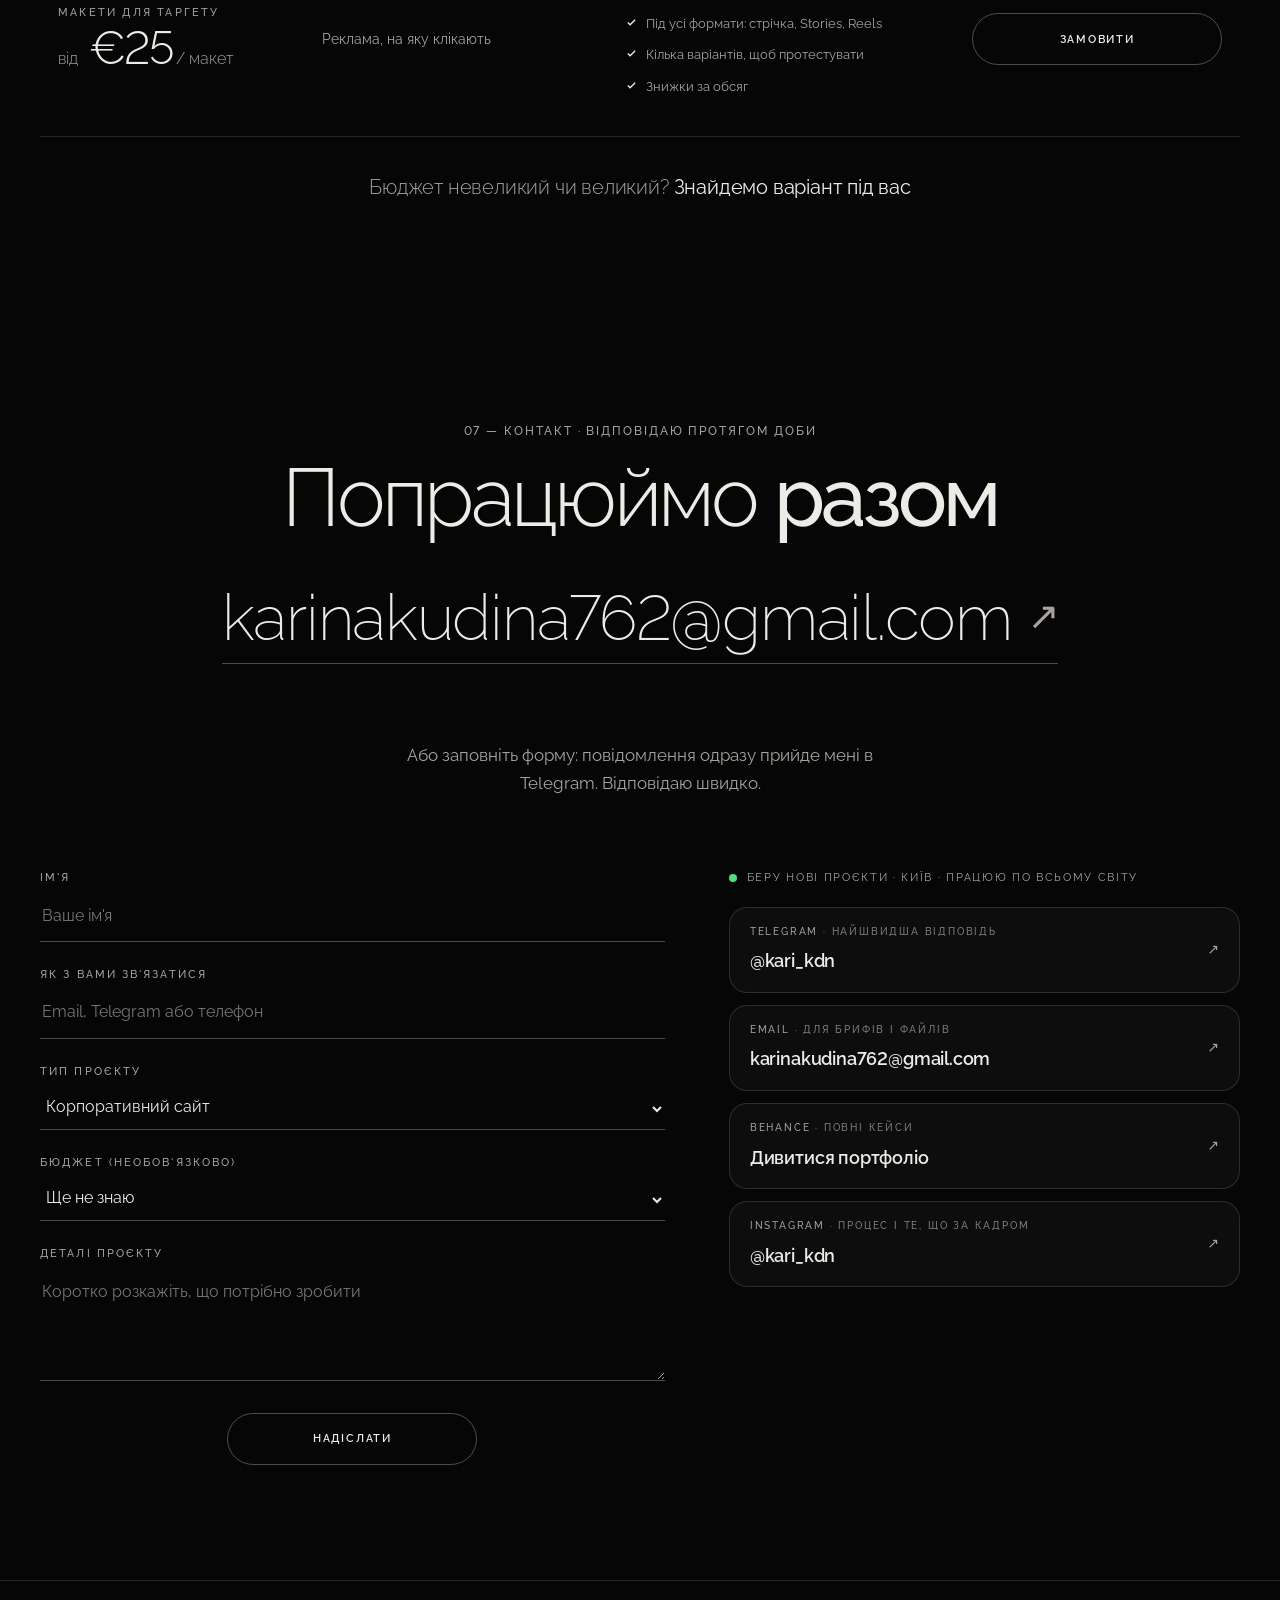
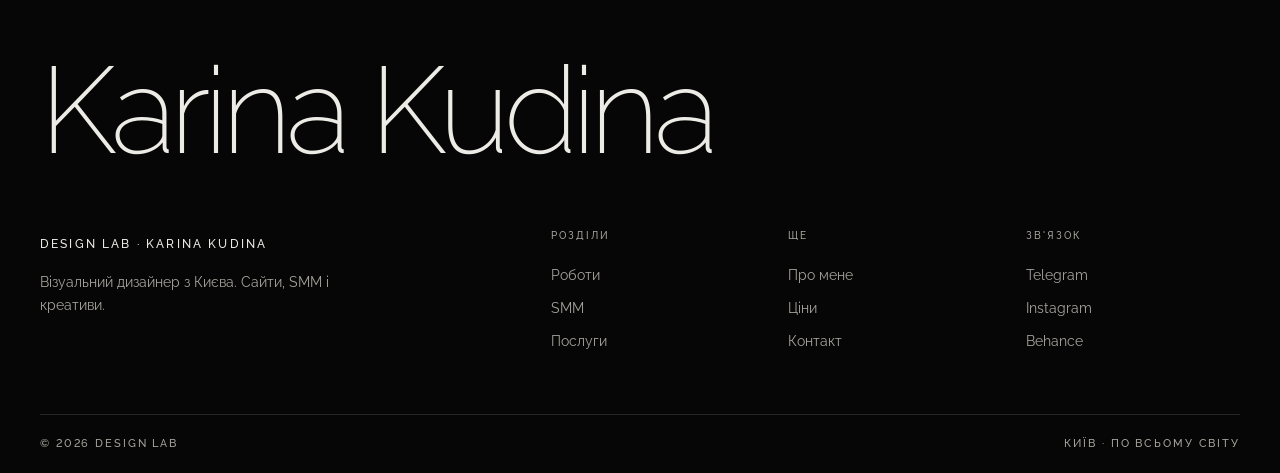
==== commit 35932d24: "Plain-language copy for contact, form and footer Co-Authored-By: Claude Opus 5.5 <noreply@anthropic." ====
--- a/index.html
+++ b/index.html
@@ -291,7 +291,7 @@
           <li><svg viewBox="0 0 24 24" fill="none" stroke="currentColor" stroke-width="3"><path d="M20 6 9 17l-5-5"/></svg> <span data-en="Same style on every screen">Один стиль на всіх екранах</span></li>
           <li><svg viewBox="0 0 24 24" fill="none" stroke="currentColor" stroke-width="3"><path d="M20 6 9 17l-5-5"/></svg> <span data-en="Volume discounts available">Знижки за обсяг</span></li>
         </ul>
-        <a class="btn" href="#contact" data-en="Get a quote">Отримати прорахунок</a>
+        <a class="btn" href="#contact" data-en="Get a price">Дізнатися ціну</a>
       </div>
       <div class="price reveal">
         <div class="p-head">
@@ -346,7 +346,7 @@
 <section id="contact">
   <div class="wrap">
     <div class="comp reveal">
-      <span class="comp-kicker" data-en="07 — Contact · reply within 24h">07 — Контакт · відповідь до 24 год</span>
+      <span class="comp-kicker" data-en="07 — Contact · I reply within a day">07 — Контакт · відповідаю протягом доби</span>
       <h2 data-en="Let's work <em>together</em>">Попрацюймо <em>разом</em></h2>
       <span class="sat s1" aria-hidden="true" data-en="(brief">(бриф</span>
       <span class="sat s2" aria-hidden="true" data-en="or just hello)">або просто привіт)</span>
@@ -383,7 +383,7 @@
           <div class="field">
             <label for="budget" data-en="Budget (optional)">Бюджет (необов'язково)</label>
             <select id="budget" name="budget">
-              <option data-en="Not sure yet">Поки не знаю</option>
+              <option data-en="Not sure yet">Ще не знаю</option>
               <option data-en="€200 to €1,000">€200 – €1 000</option>
               <option data-en="€1,000 to €5,000">€1 000 – €5 000</option>
               <option data-en="€5,000+">€5 000+</option>
@@ -391,22 +391,22 @@
           </div>
           <div class="field">
             <label for="message" data-en="Project details">Деталі проєкту</label>
-            <textarea id="message" name="message" placeholder="Що ви створюєте і як виглядає успіх?" data-en-ph="What are you building, and what does success look like?" required></textarea>
+            <textarea id="message" name="message" placeholder="Коротко розкажіть, що потрібно зробити" data-en-ph="Tell me briefly what you need" required></textarea>
           </div>
           <button class="btn" type="submit" style="justify-content:center;" data-en="Send message">Надіслати</button>
-          <div class="form-success" role="status" aria-live="polite" data-en="Thanks! Your message has been received. I'll reply within 24 hours.">Дякую! Ваше повідомлення отримано. Відповім протягом 24 годин.</div>
+          <div class="form-success" role="status" aria-live="polite" data-en="Thanks! Your message is sent. I'll reply within a day.">Дякую! Повідомлення надіслано. Відповім протягом доби.</div>
         </form>
       </div>
       <div class="reveal">
         <aside class="alt-contact">
-          <p class="alt-status"><span class="avail-dot"></span> <span data-en="Open to new projects · Kyiv (EET) · worldwide">Відкрита до нових проєктів · Kyiv (EET) · worldwide</span></p>
+          <p class="alt-status"><span class="avail-dot"></span> <span data-en="Taking new projects · Kyiv · working worldwide">Беру нові проєкти · Київ · працюю по всьому світу</span></p>
           <a class="alt-link" href="https://t.me/kari_kdn" target="_blank" rel="noopener">
             <span class="al-top">Telegram <em data-en="fastest reply">найшвидша відповідь</em></span>
             <span class="al-val">@kari_kdn</span>
             <span class="al-arr" aria-hidden="true">↗</span>
           </a>
           <a class="alt-link" href="mailto:karinakudina762@gmail.com">
-            <span class="al-top">Email <em data-en="briefs and documents">брифи й документи</em></span>
+            <span class="al-top">Email <em data-en="for briefs and files">для брифів і файлів</em></span>
             <span class="al-val">karinakudina762@gmail.com</span>
             <span class="al-arr" aria-hidden="true">↗</span>
           </a>
@@ -416,7 +416,7 @@
             <span class="al-arr" aria-hidden="true">↗</span>
           </a>
           <a class="alt-link" href="https://www.instagram.com/kari_kdn" target="_blank" rel="noopener">
-            <span class="al-top">Instagram <em data-en="process and backstage">процес і бекстейдж</em></span>
+            <span class="al-top">Instagram <em data-en="process and behind the scenes">процес і те, що за кадром</em></span>
             <span class="al-val">@kari_kdn</span>
             <span class="al-arr" aria-hidden="true">↗</span>
           </a>
@@ -451,7 +451,7 @@
     </div>
     <div class="footer-bottom">
       <span>© <span data-year></span> design lab</span>
-      <span>Kyiv · worldwide</span>
+      <span data-en="Kyiv · worldwide">Київ · по всьому світу</span>
     </div>
   </div>
 </footer>
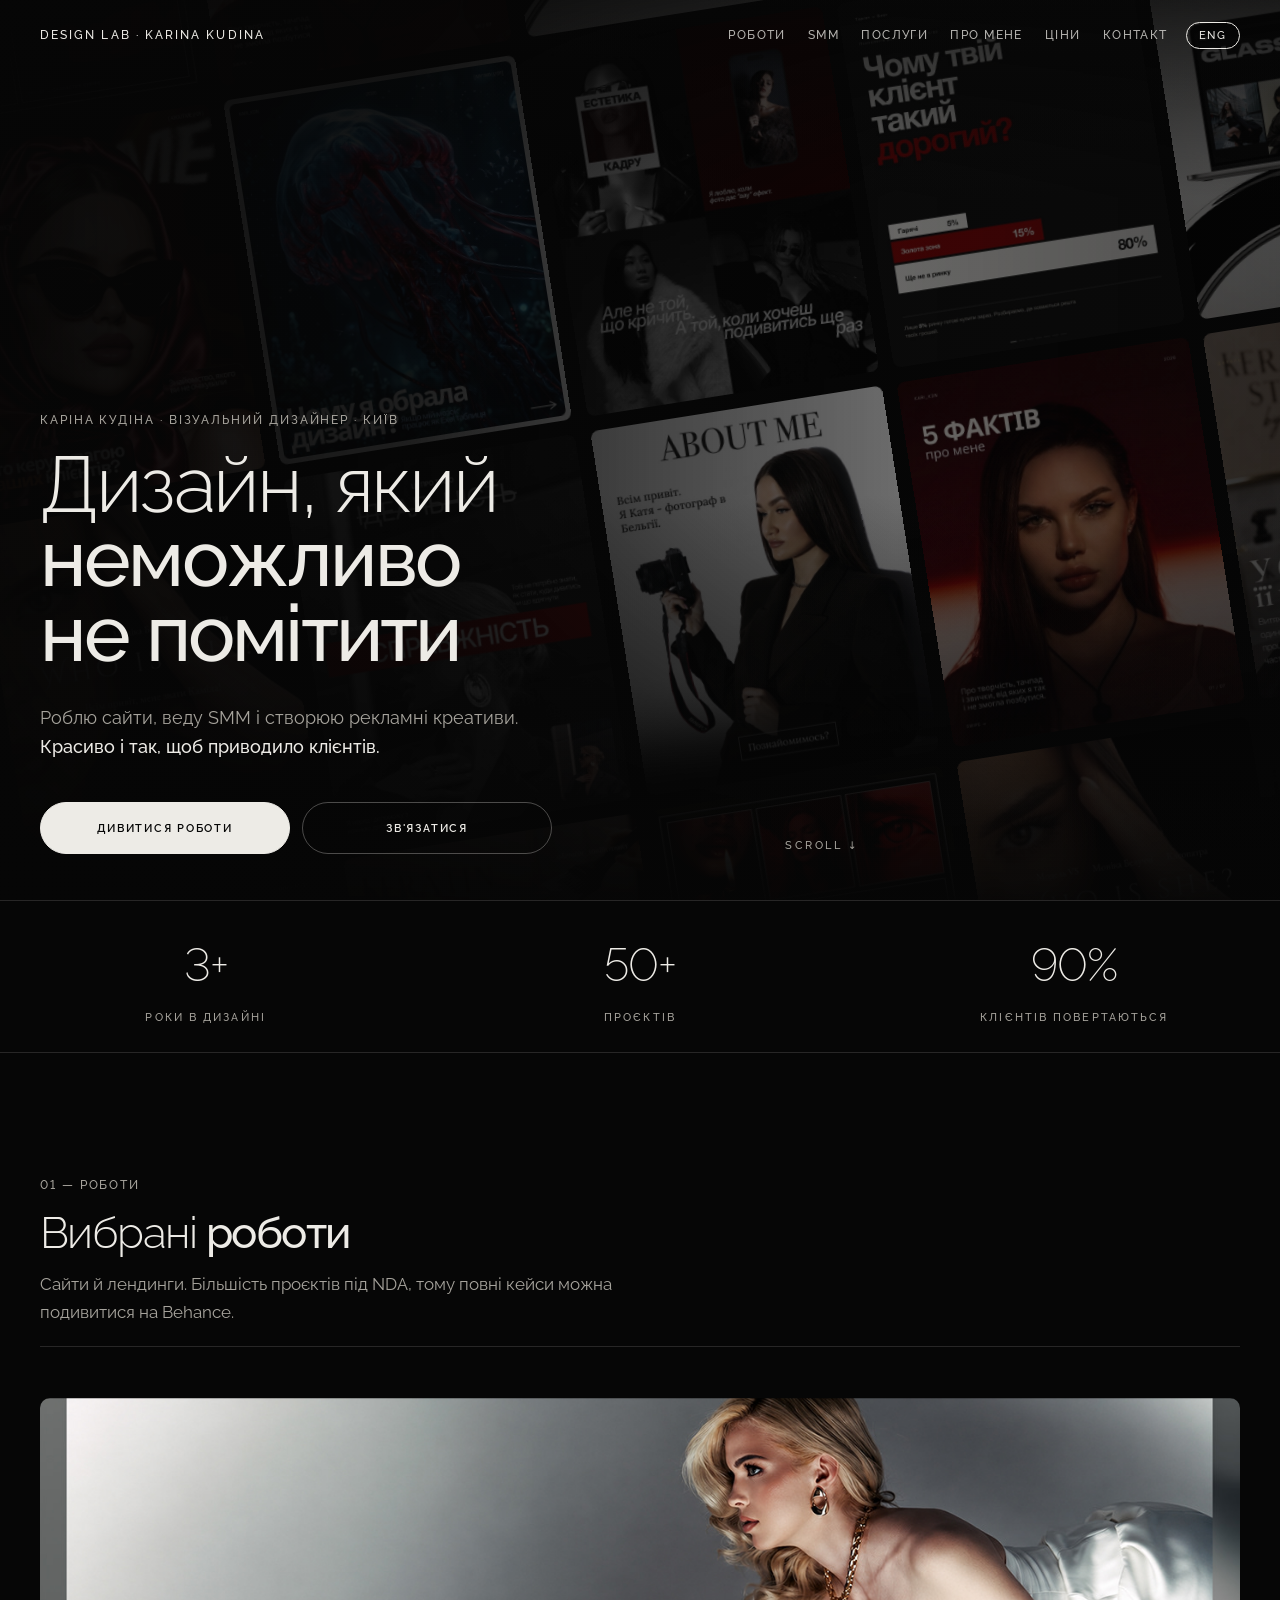
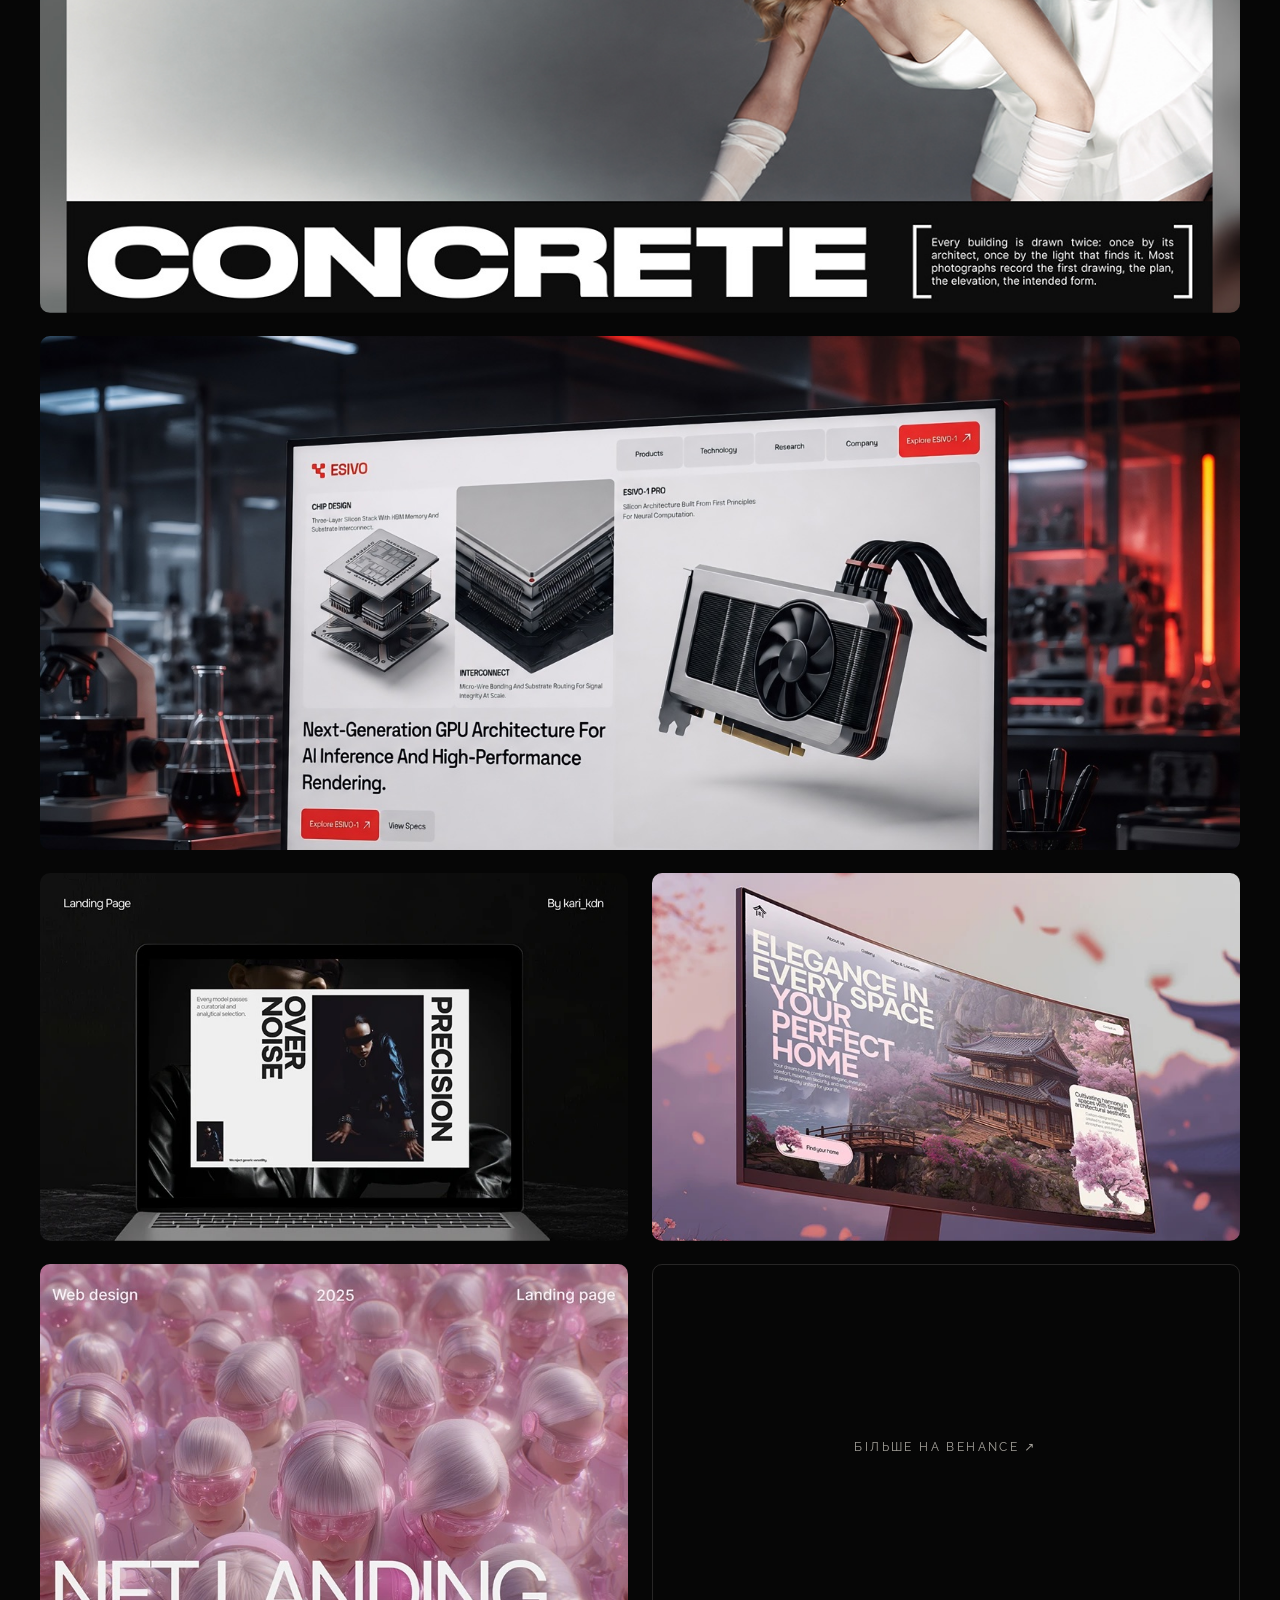
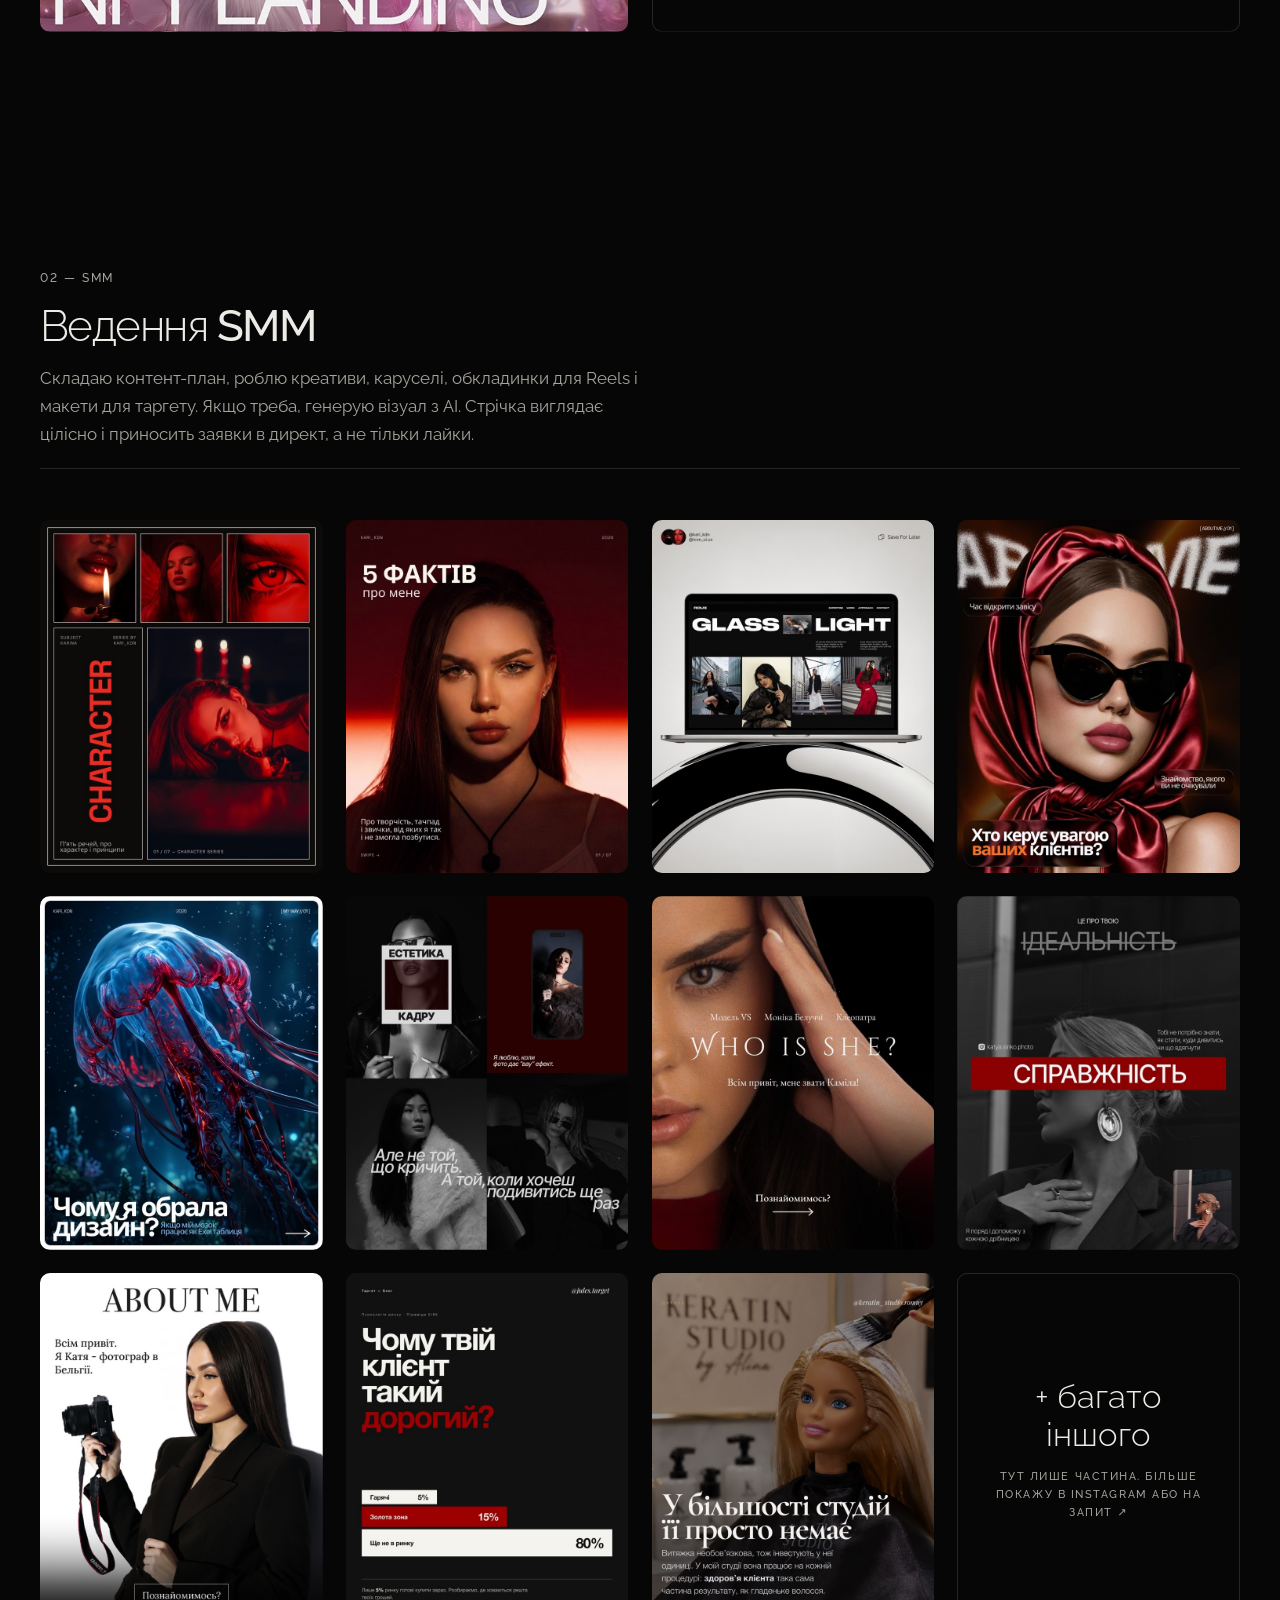
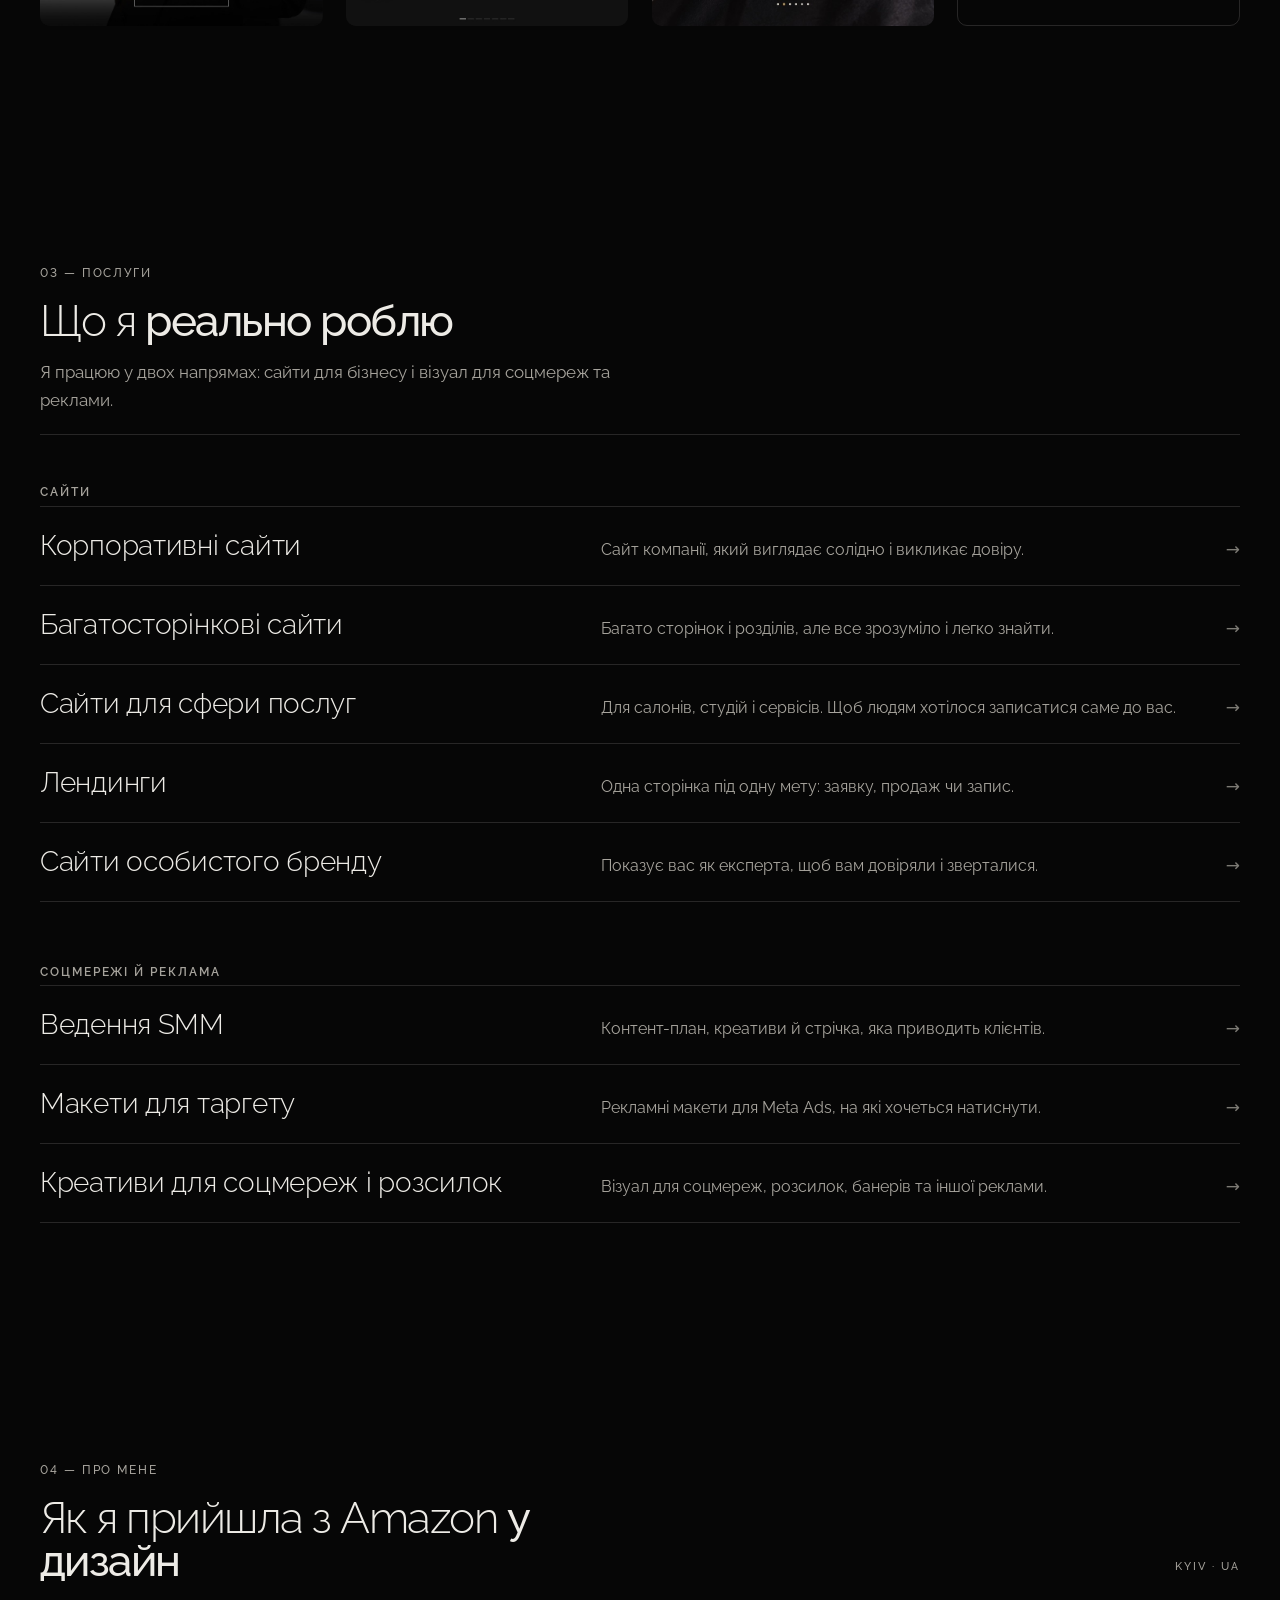
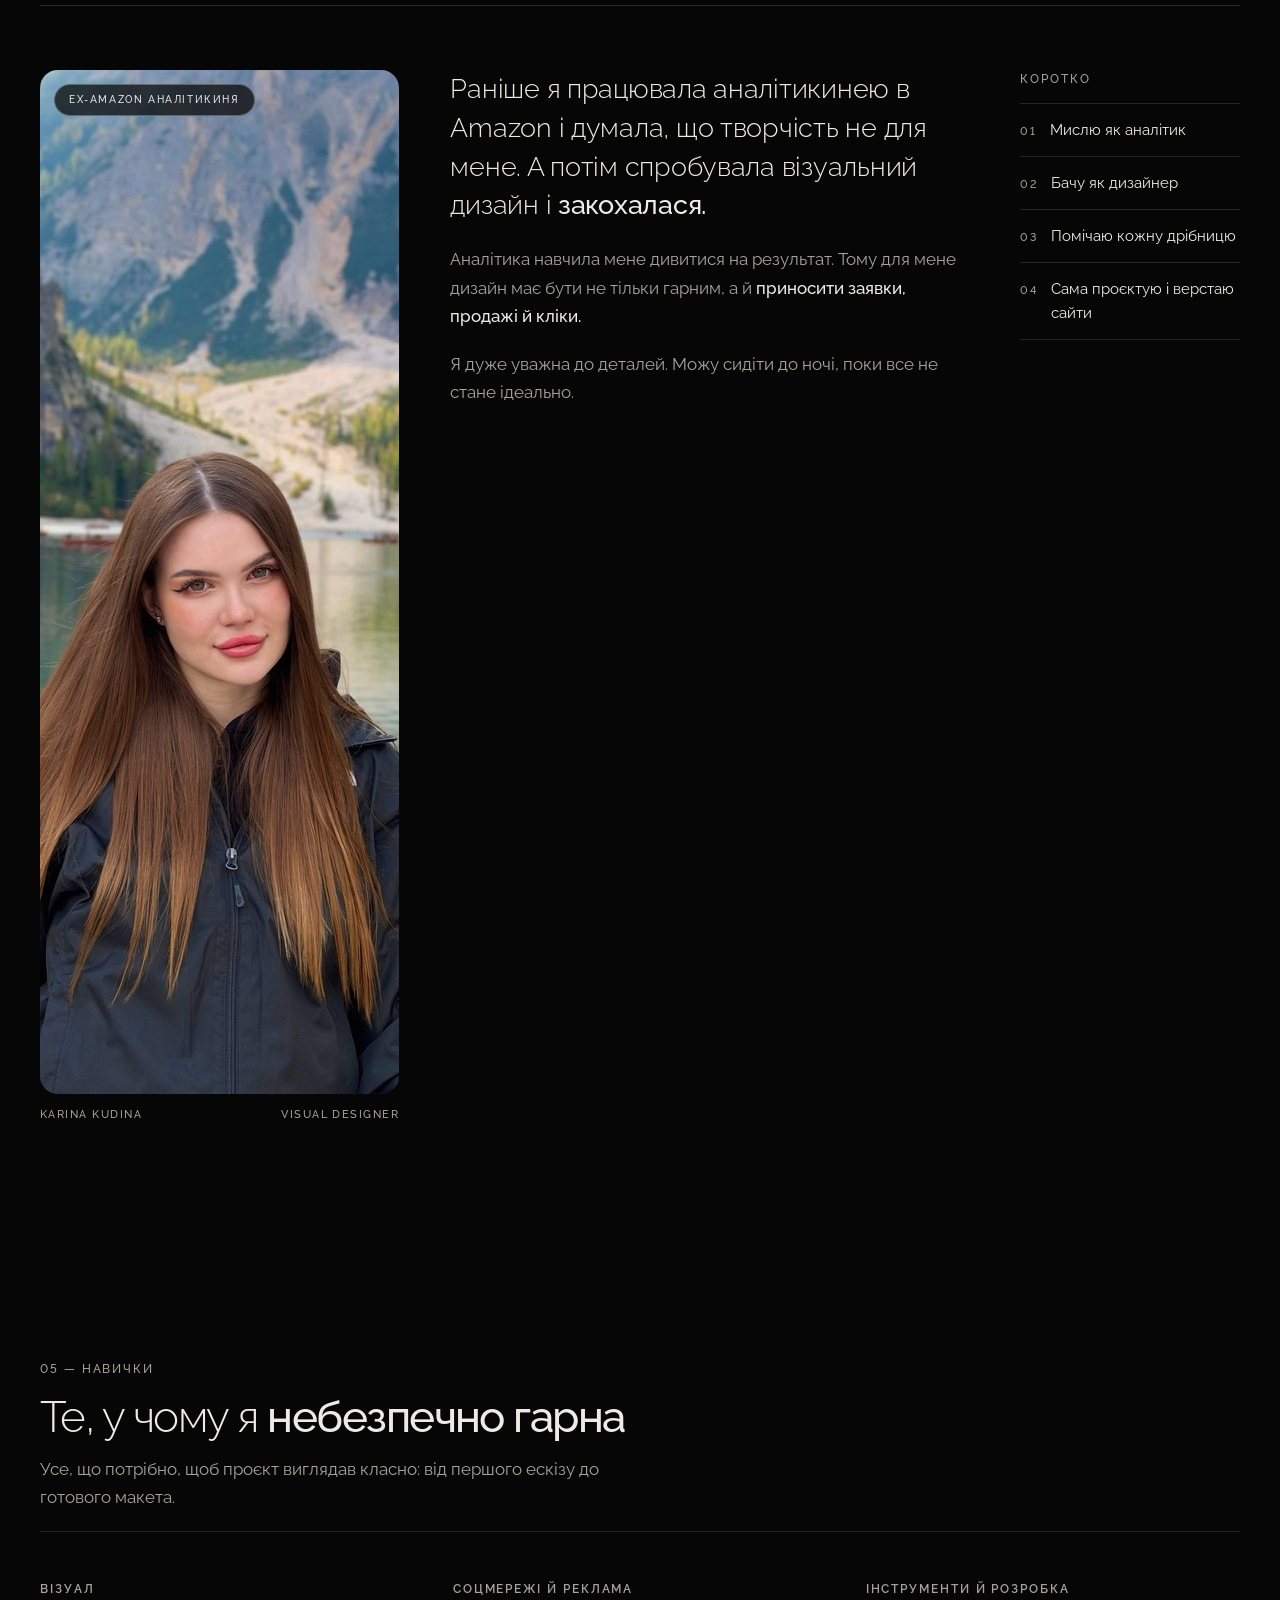
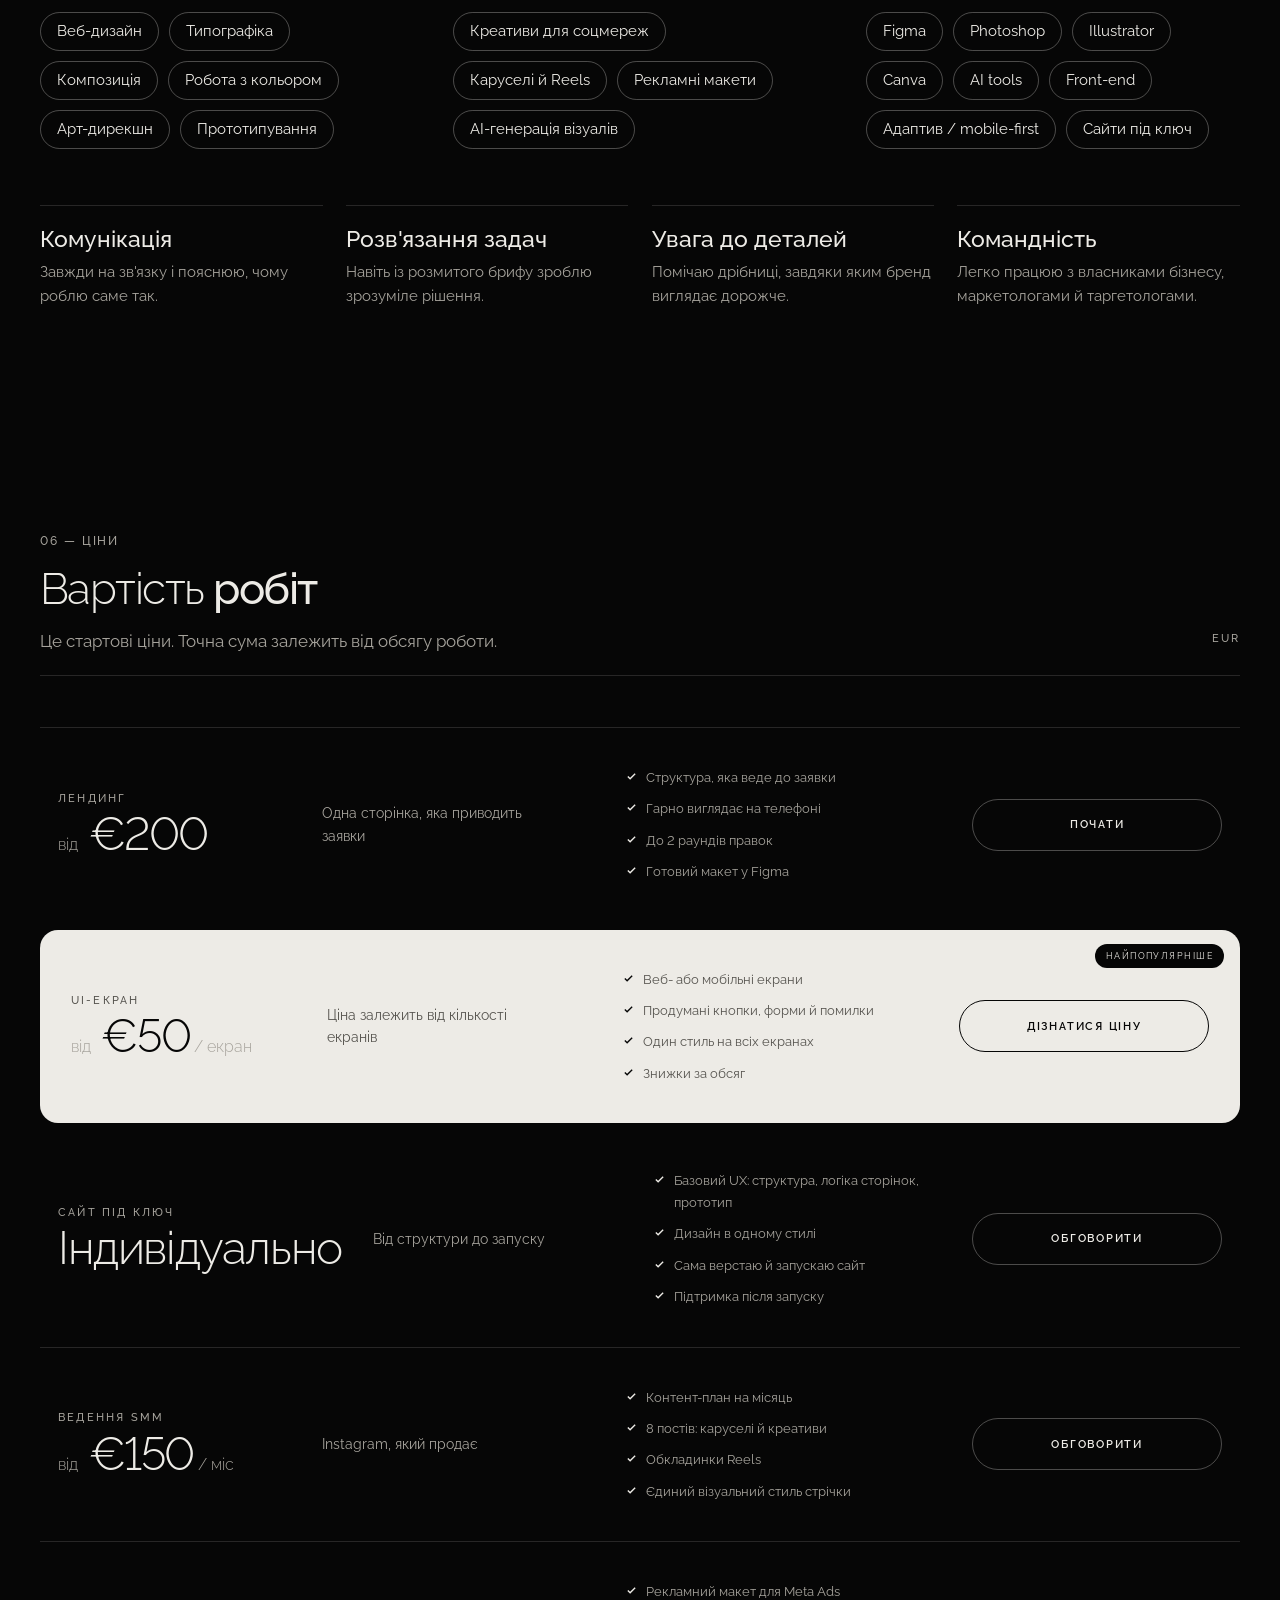
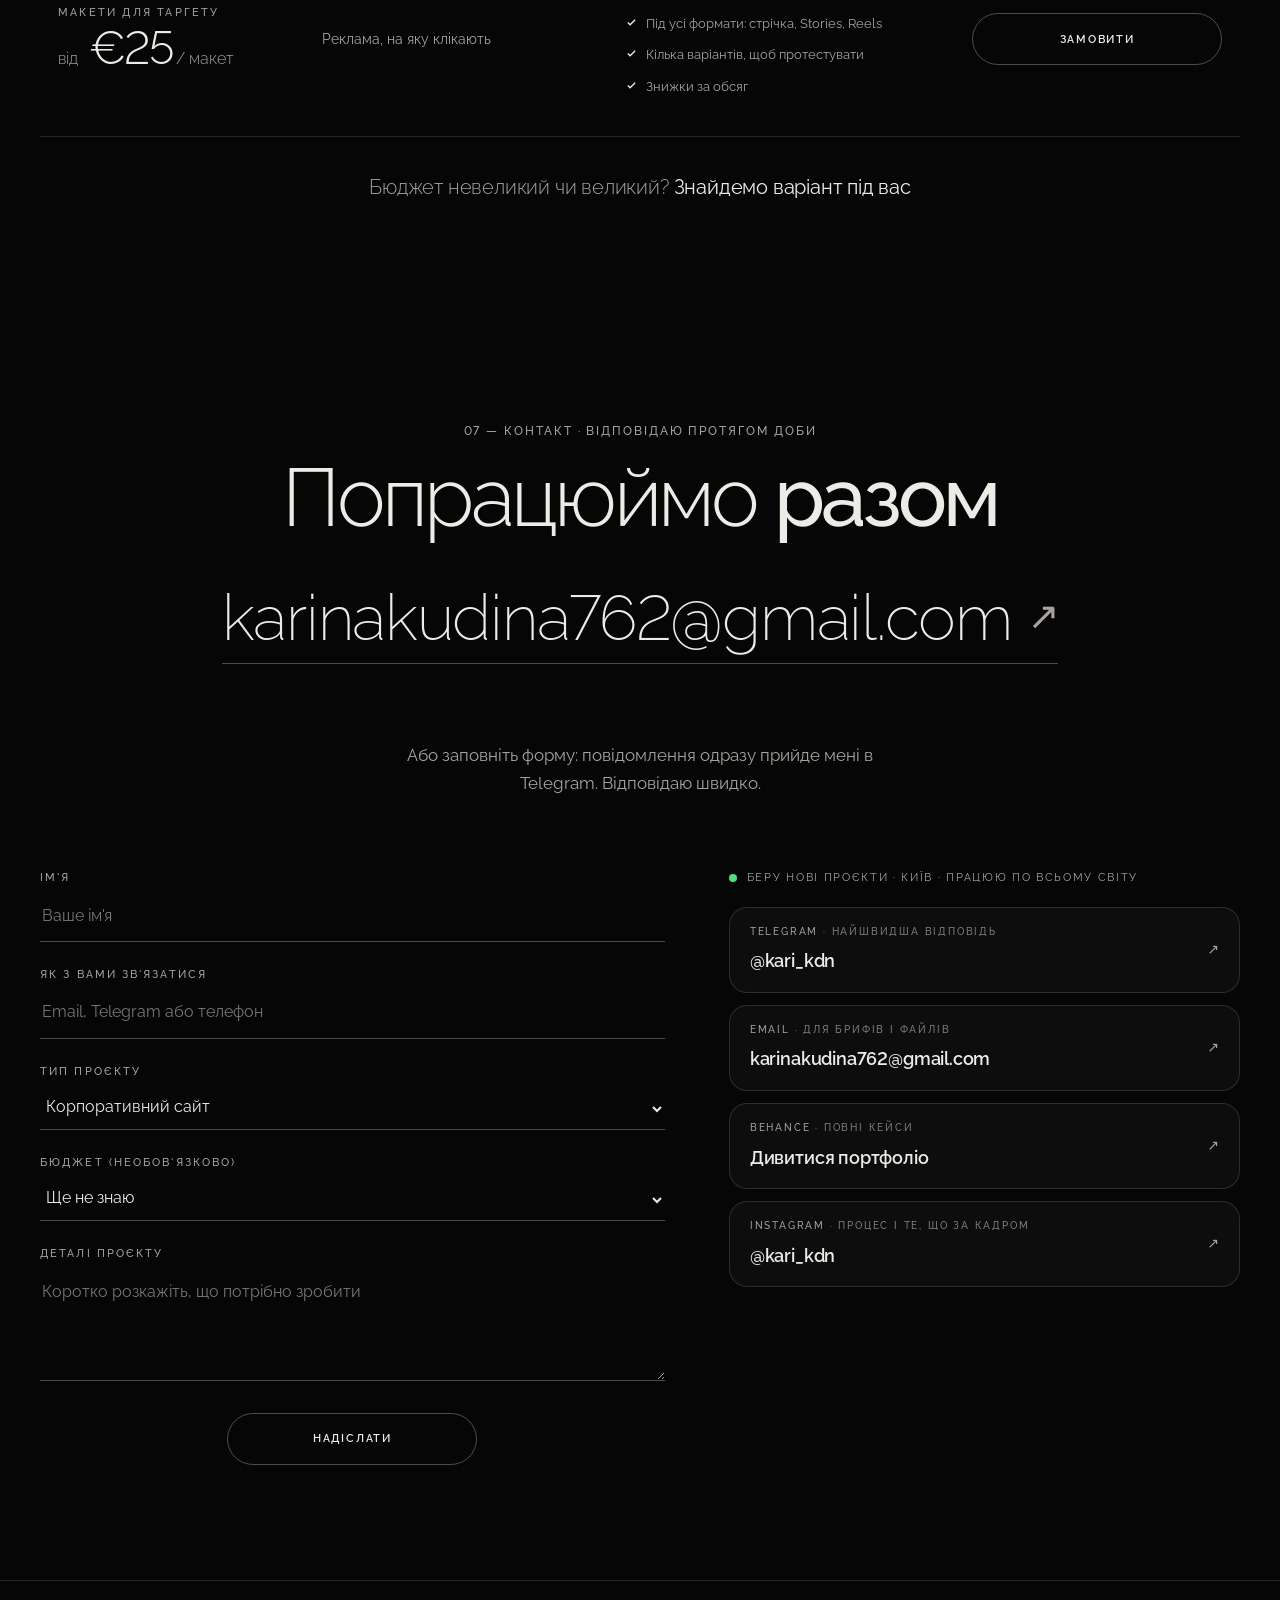
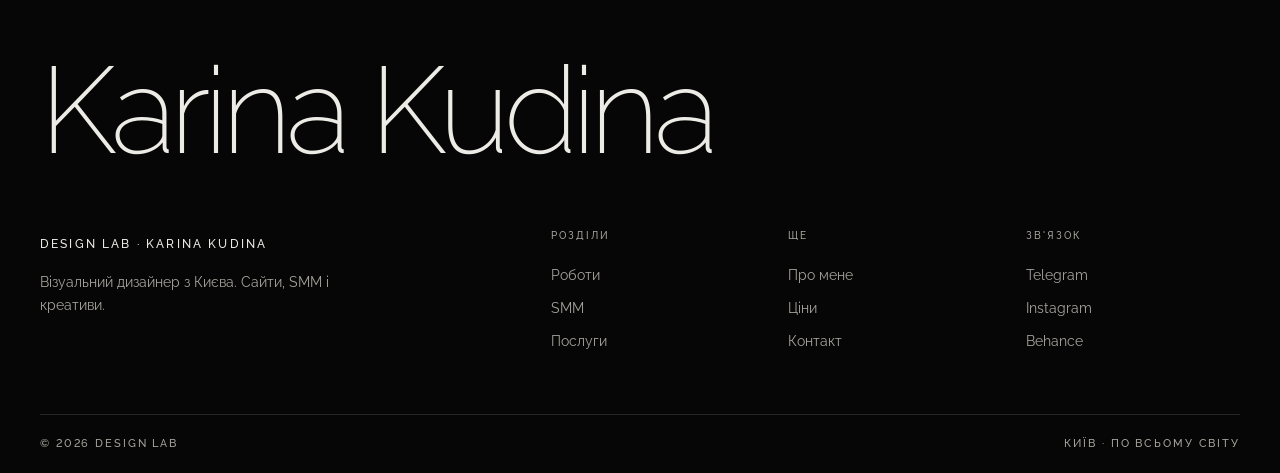
==== commit bea383ef: "New hero headline: Дизайн, який неможливо не помітити Co-Authored-By: Claude Opus 5.5 <noreply@anthr" ====
--- a/index.html
+++ b/index.html
@@ -68,7 +68,7 @@
     </div>
   </div>
   <div class="hero-inner">
-    <h1><span class="eyebrow h1-kicker" data-en="Karina Kudina · Visual Designer · Kyiv">Каріна Кудіна · візуальний дизайнер · Київ</span><span class="h1-main" data-en="Design that<br><b>stops the scroll</b>">Дизайн, який<br><b>зупиняє скрол</b></span></h1>
+    <h1><span class="eyebrow h1-kicker" data-en="Karina Kudina · Visual Designer · Kyiv">Каріна Кудіна · візуальний дизайнер · Київ</span><span class="h1-main" data-en="Design that&apos;s<br><b>impossible to&nbsp;miss</b>">Дизайн, який<br><b>неможливо не&nbsp;помітити</b></span></h1>
     <div class="hero-foot">
       <p class="lead" data-en="I design websites, run social media and make ad creatives. <b>They look good and bring you clients.</b>">Роблю сайти, веду SMM і створюю рекламні креативи. <b>Красиво і так, щоб приводило клієнтів.</b></p>
       <div class="hero-cta">
--- a/assets/style.css
+++ b/assets/style.css
@@ -838,3 +838,6 @@
 .hero h1{ margin-top:0; }
 .h1-kicker{ display:block; margin-bottom:18px; line-height:1.4; font-weight:500; }
 .h1-main{ display:block; }
+
+/* header: no hairline under the bar */
+.site-header,.site-header.scrolled{border-bottom-color:transparent}
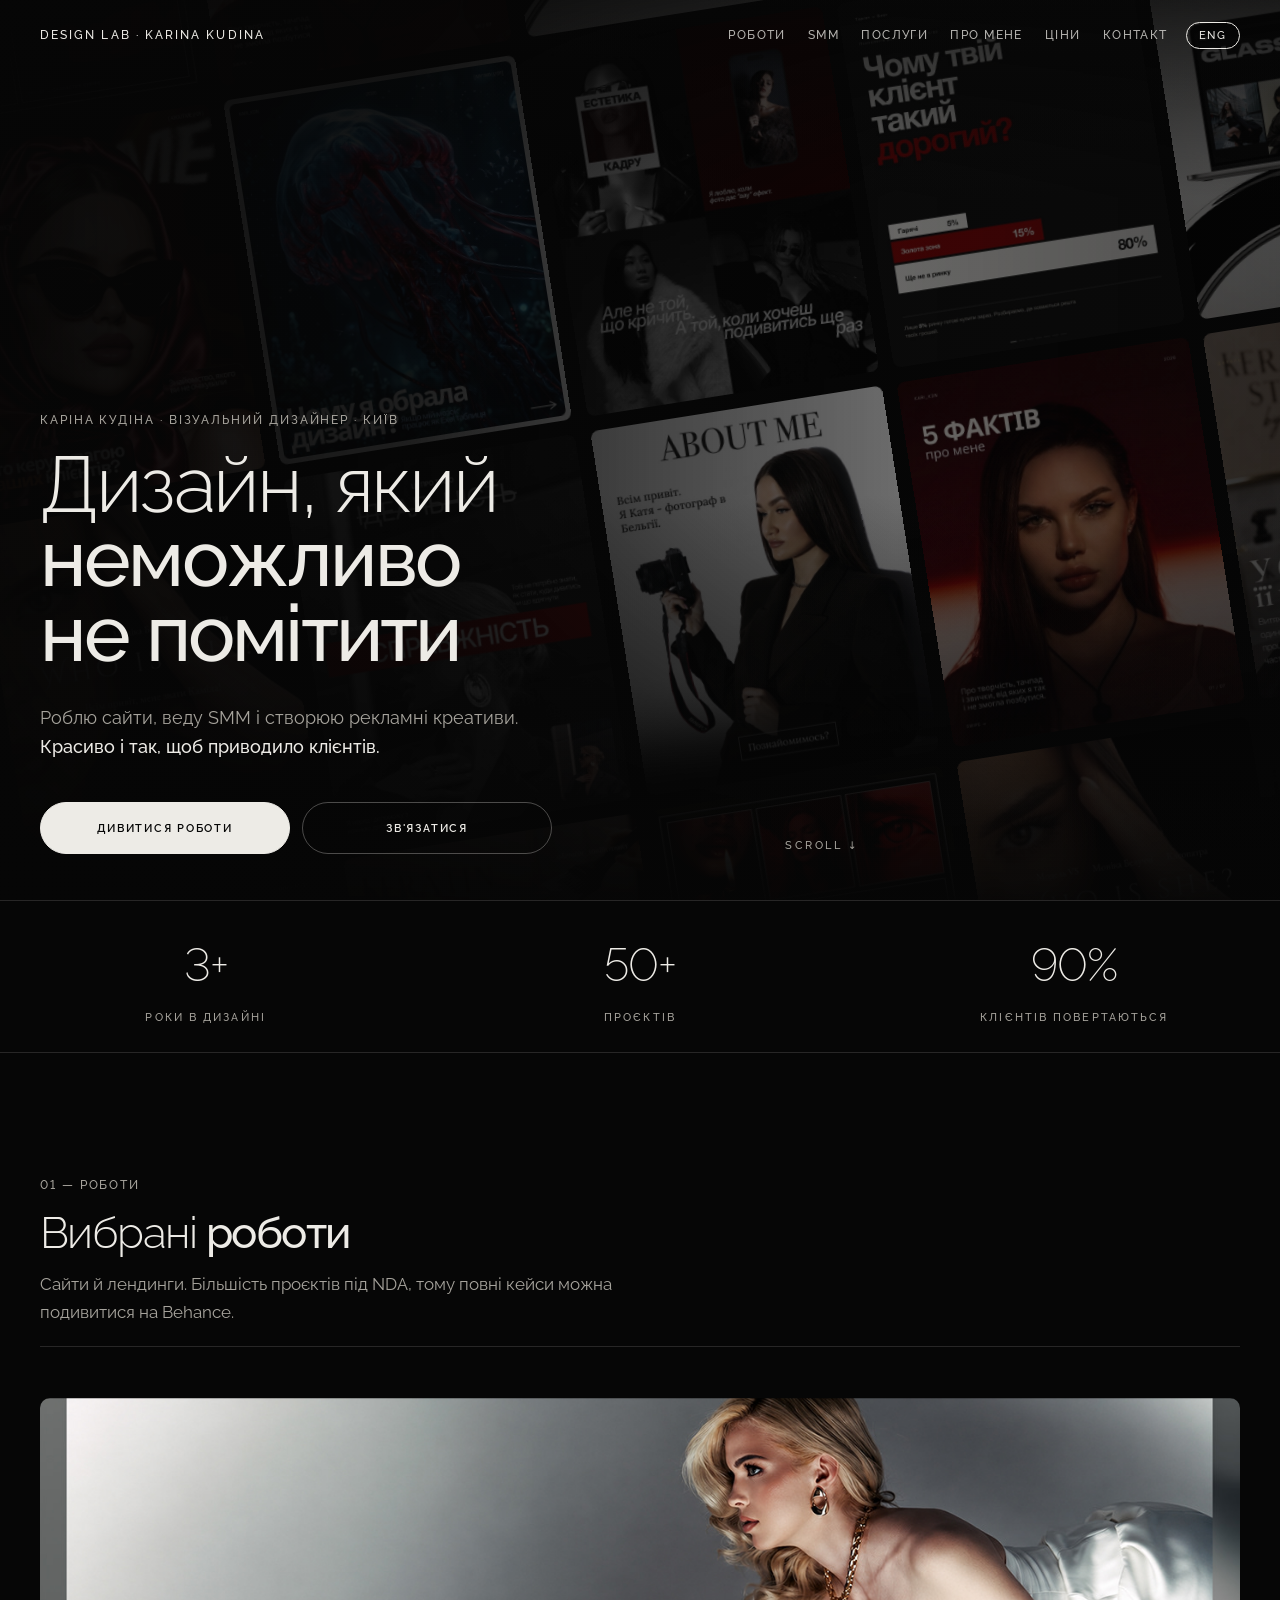
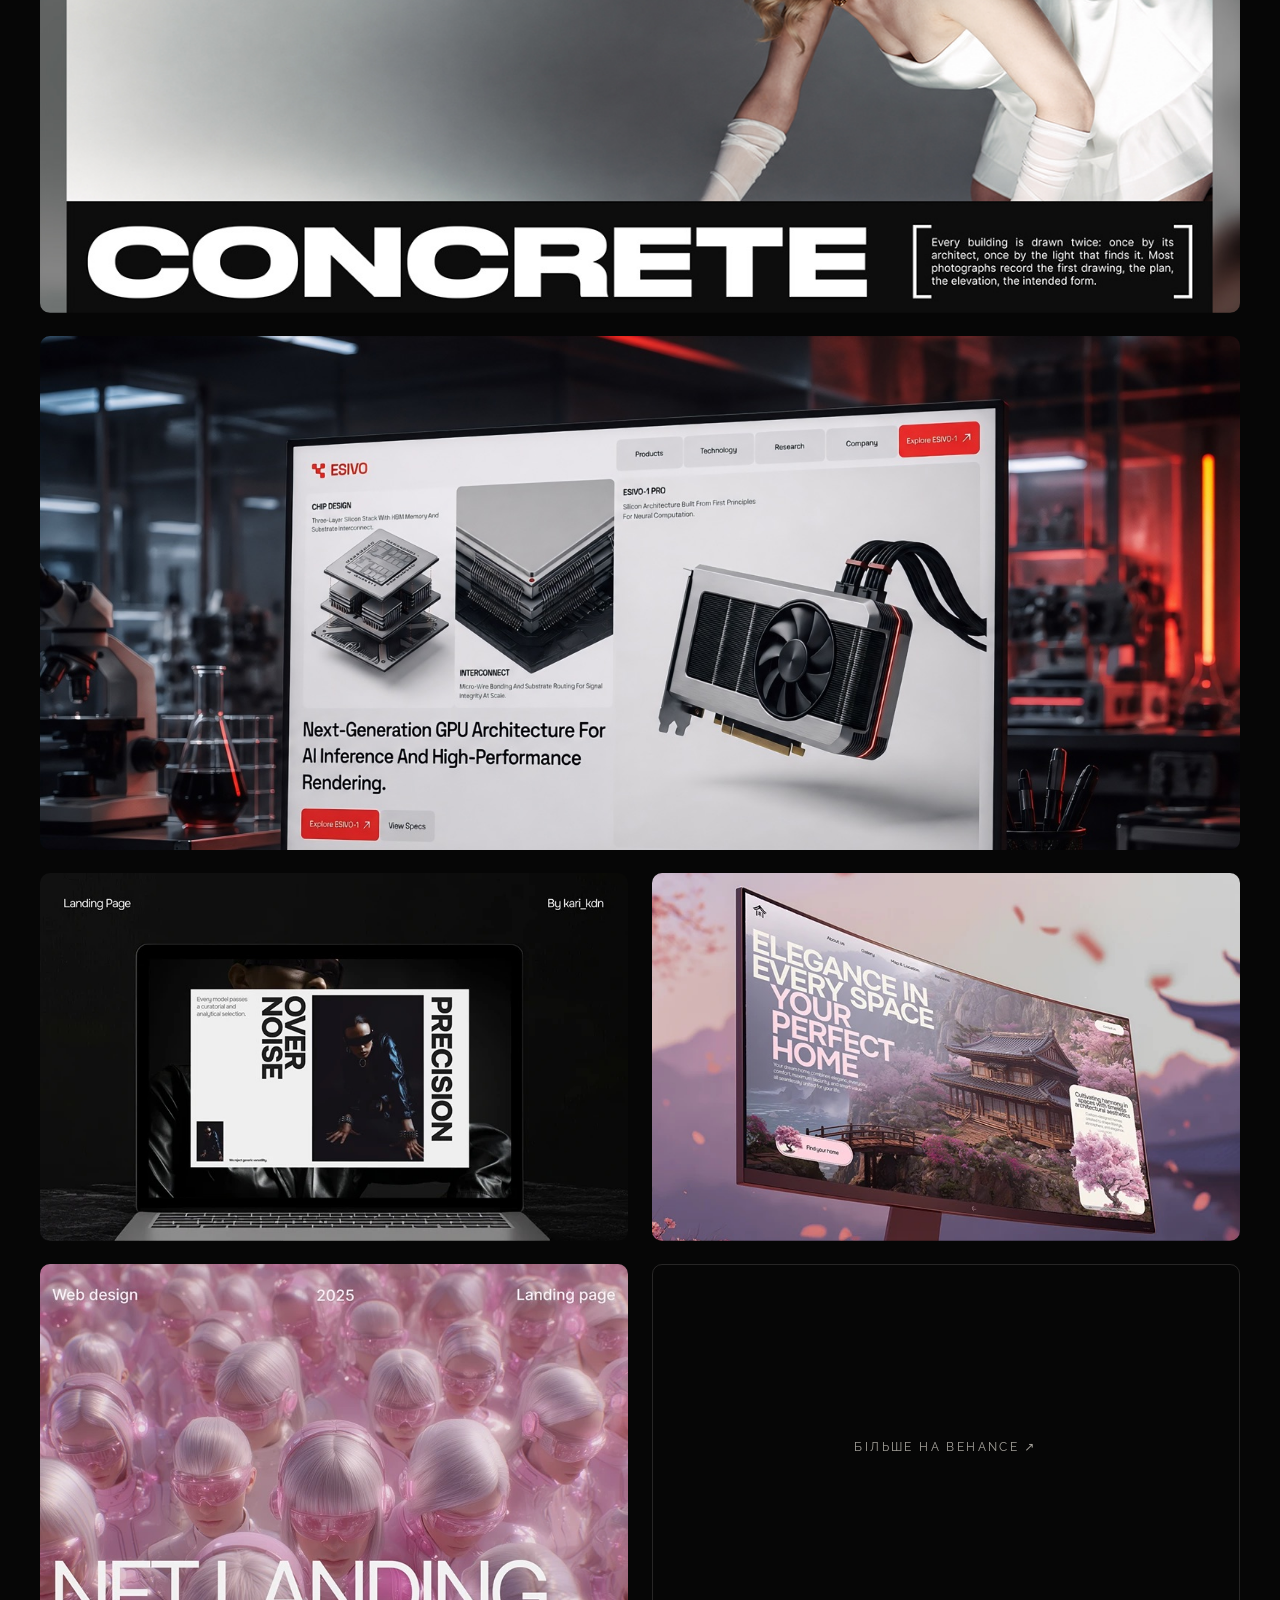
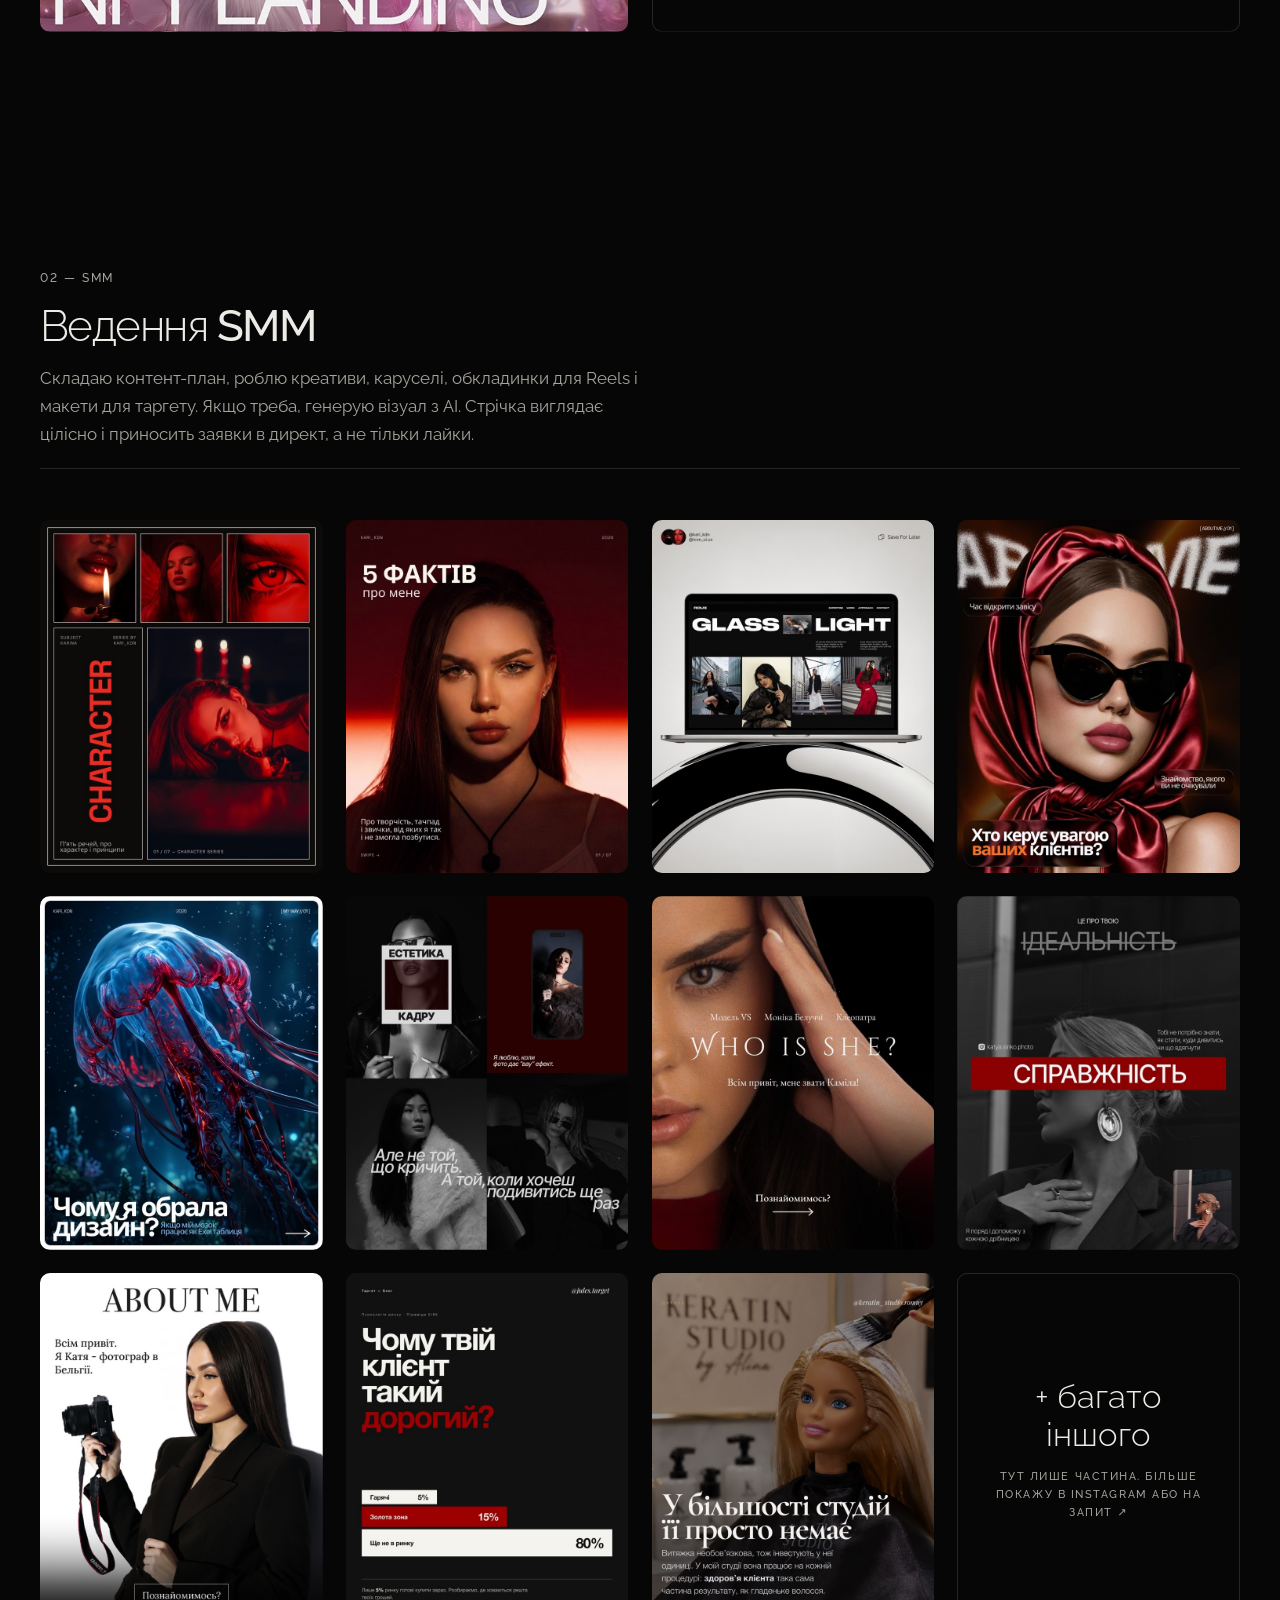
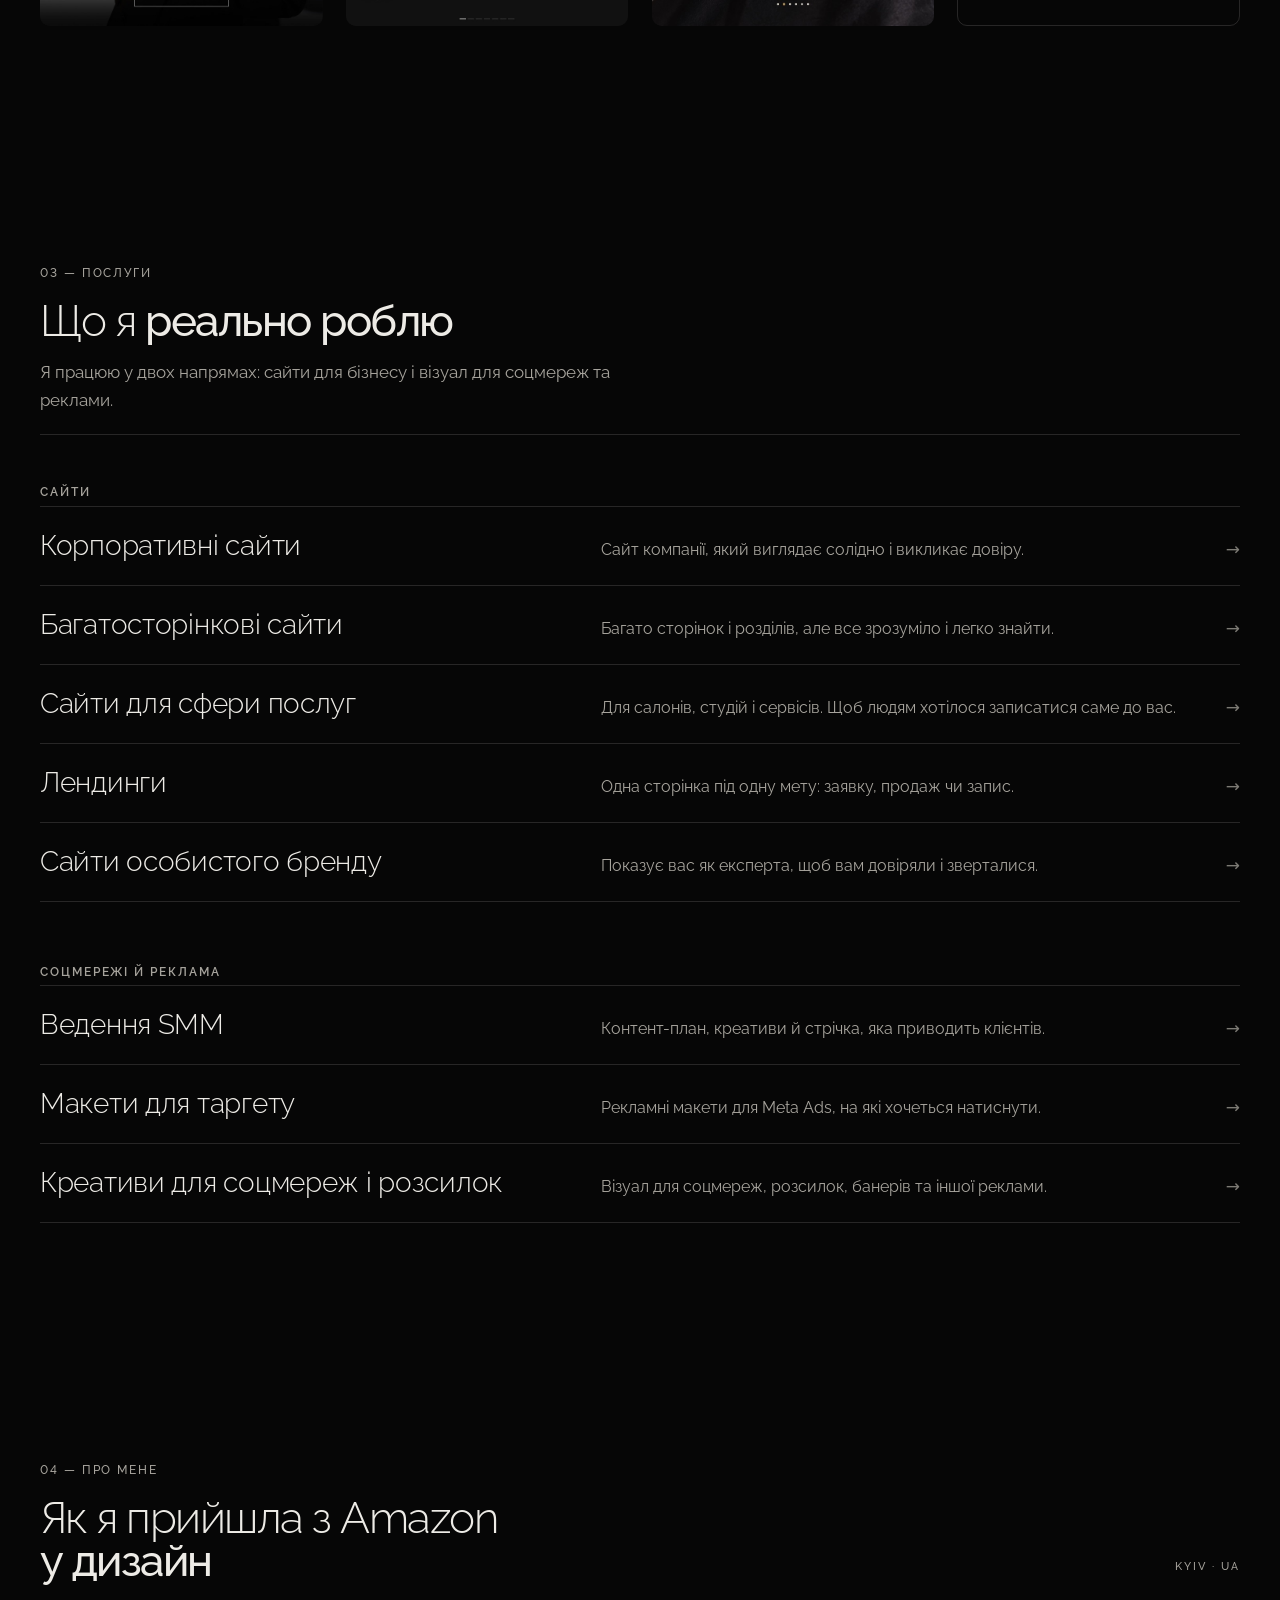
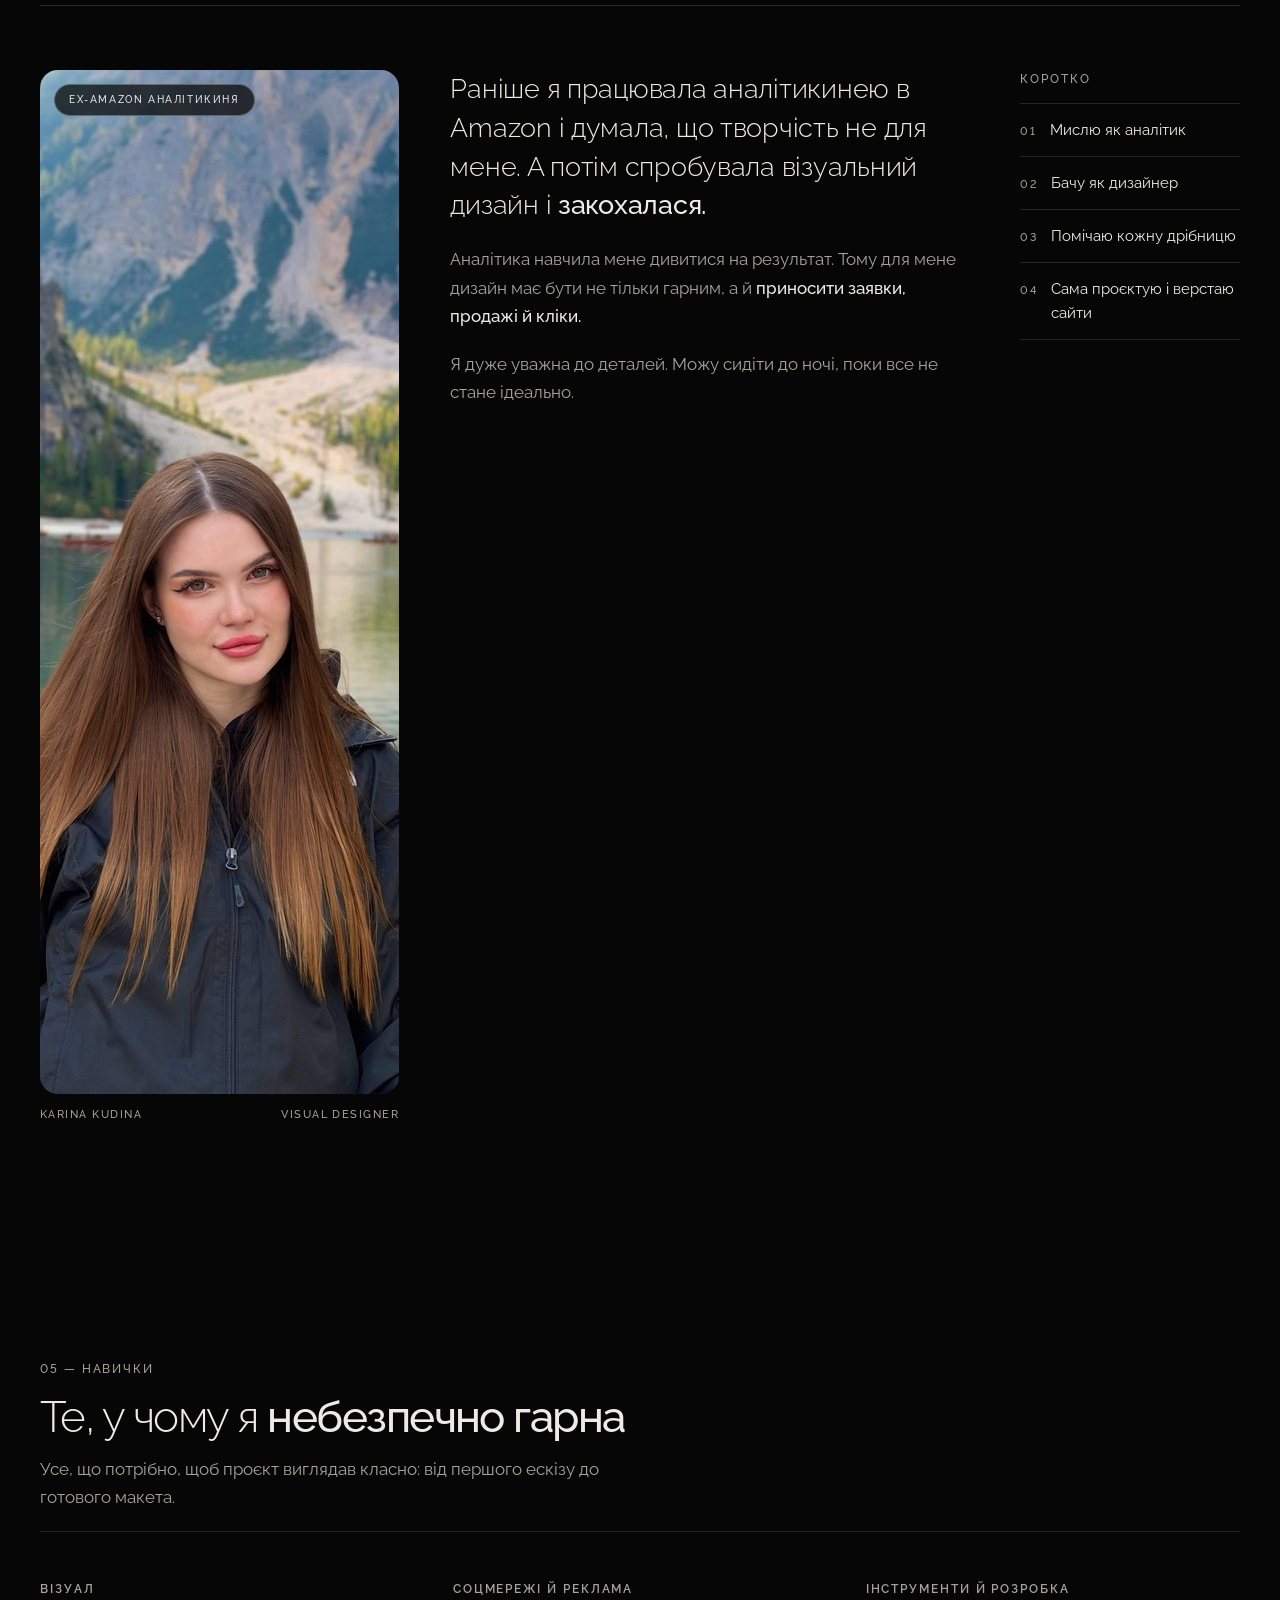
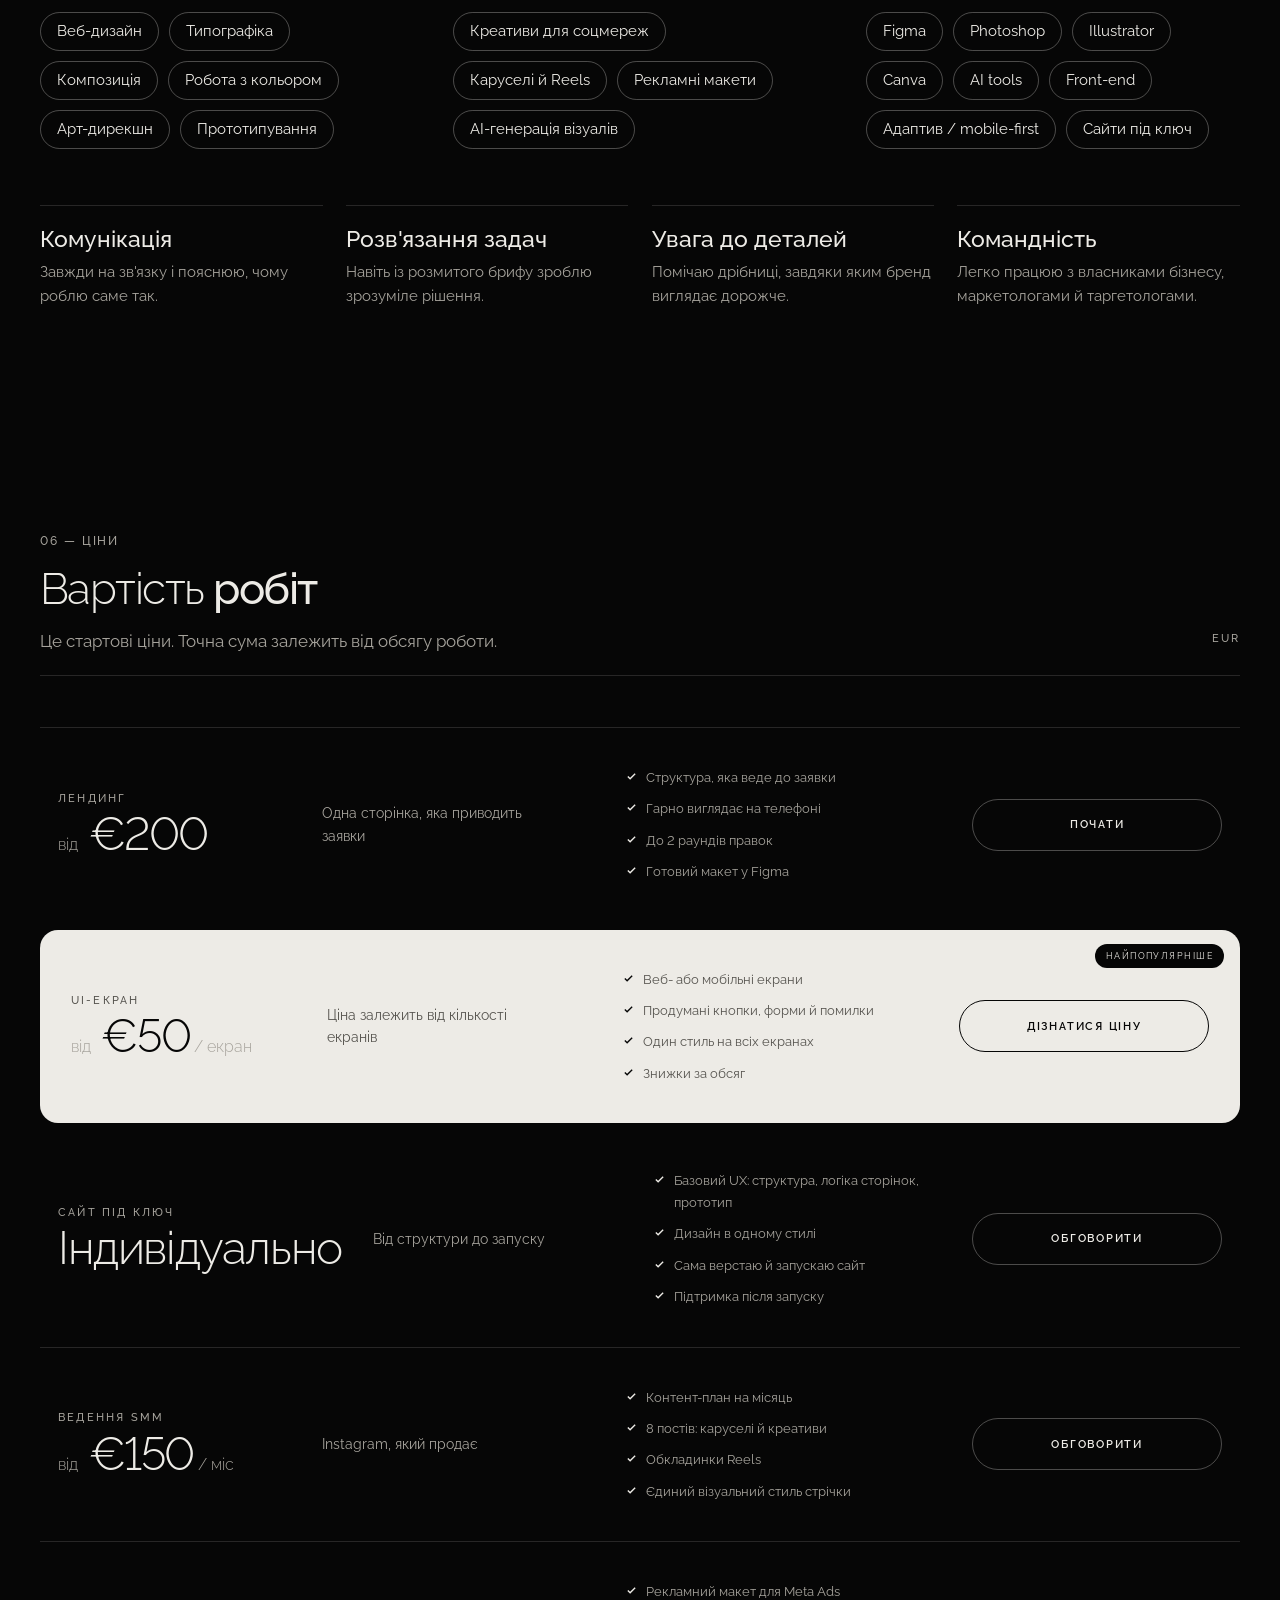
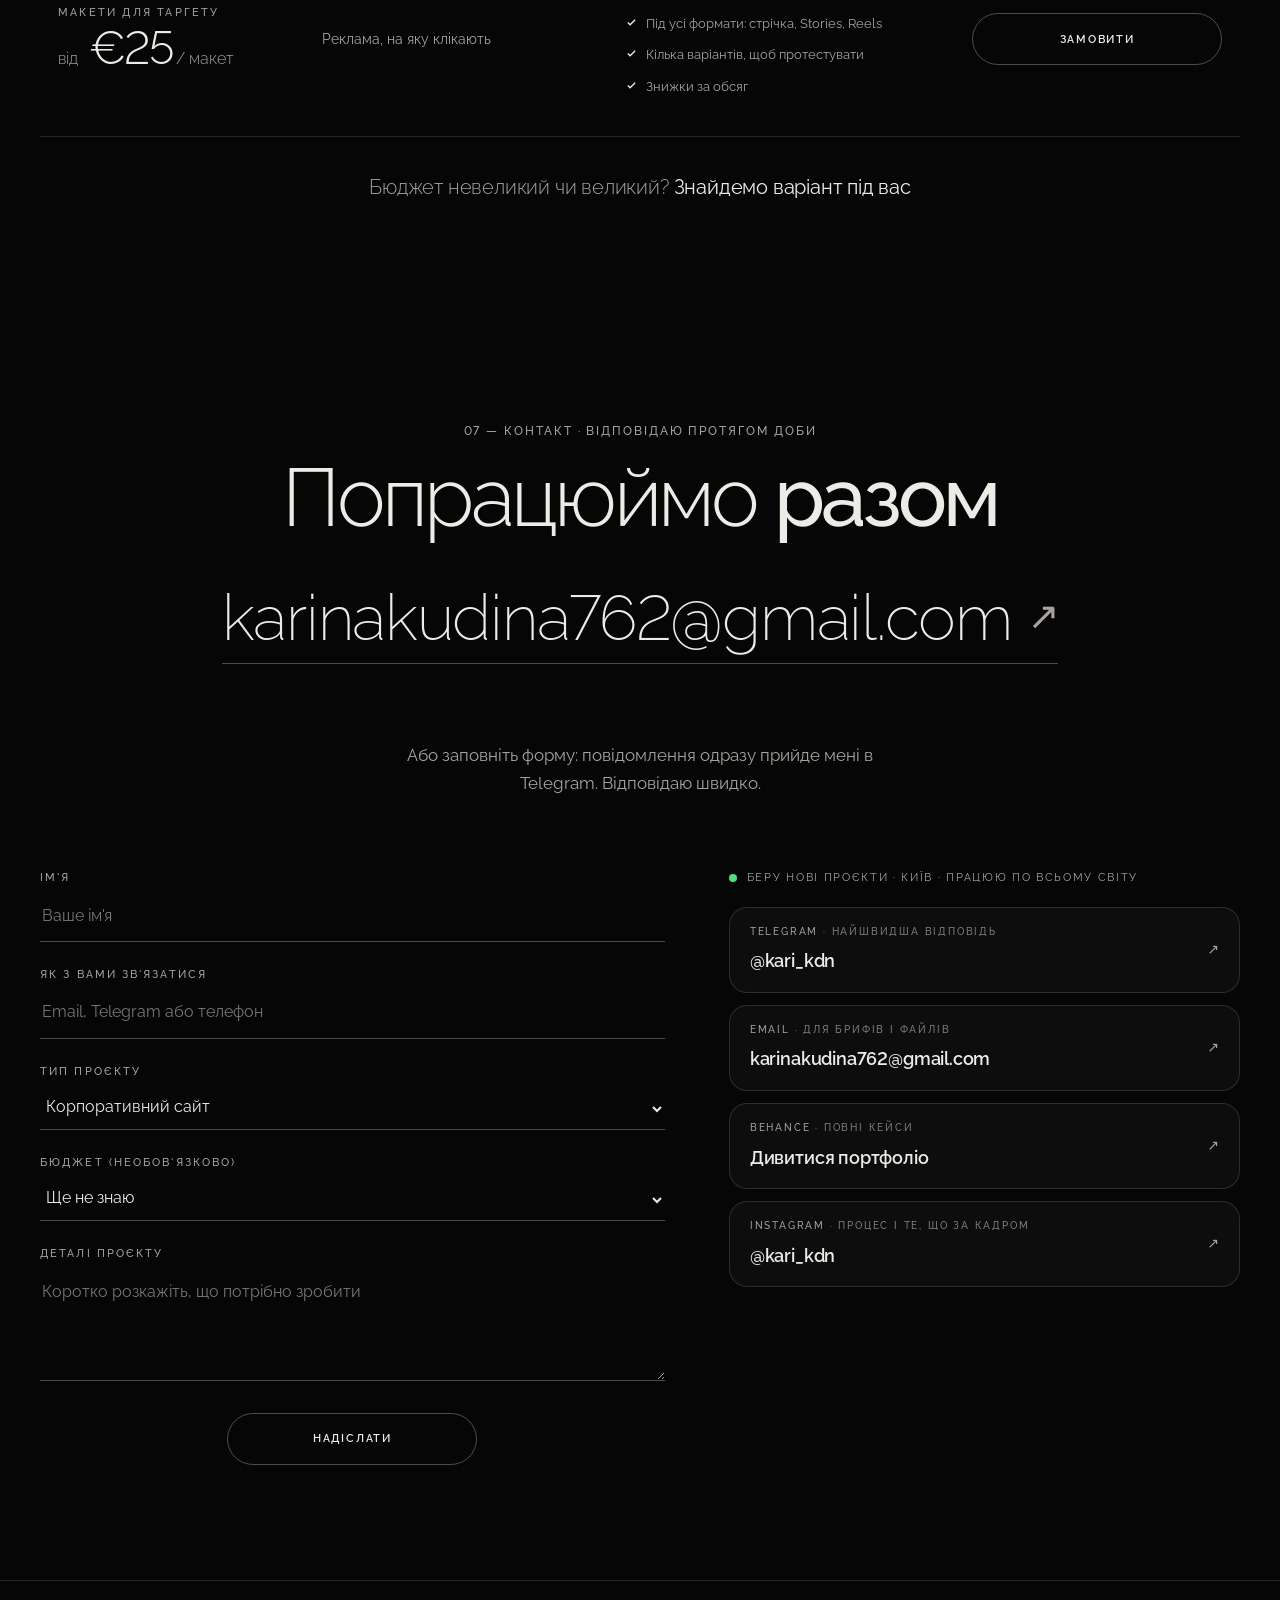
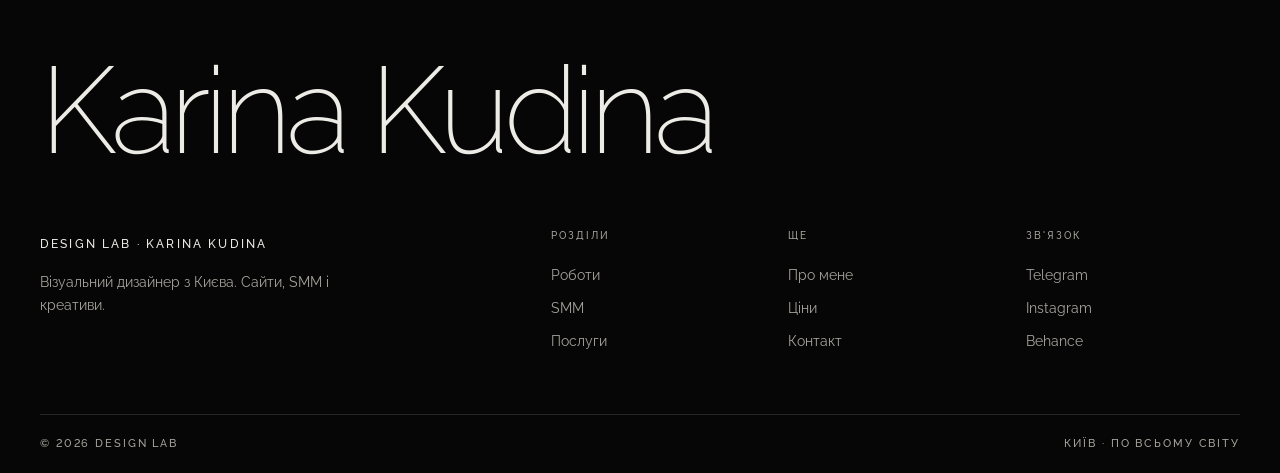
==== commit 4acdf514: "Fix About heading line break Co-Authored-By: Claude Opus 5.5 <noreply@anthropic.com>" ====
--- a/index.html
+++ b/index.html
@@ -193,7 +193,7 @@
     <div class="about-head reveal">
       <div>
         <span class="eyebrow" data-en="04 — About">04 — Про мене</span>
-        <h2 data-en="How I went from Amazon <b>to design</b>">Як я прийшла з Amazon <b>у дизайн</b></h2>
+        <h2 data-en="How I went from Amazon<br><b>to&nbsp;design</b>">Як я прийшла з&nbsp;Amazon<br><b>у&nbsp;дизайн</b></h2>
       </div>
       <span class="idx">kyiv · ua</span>
     </div>
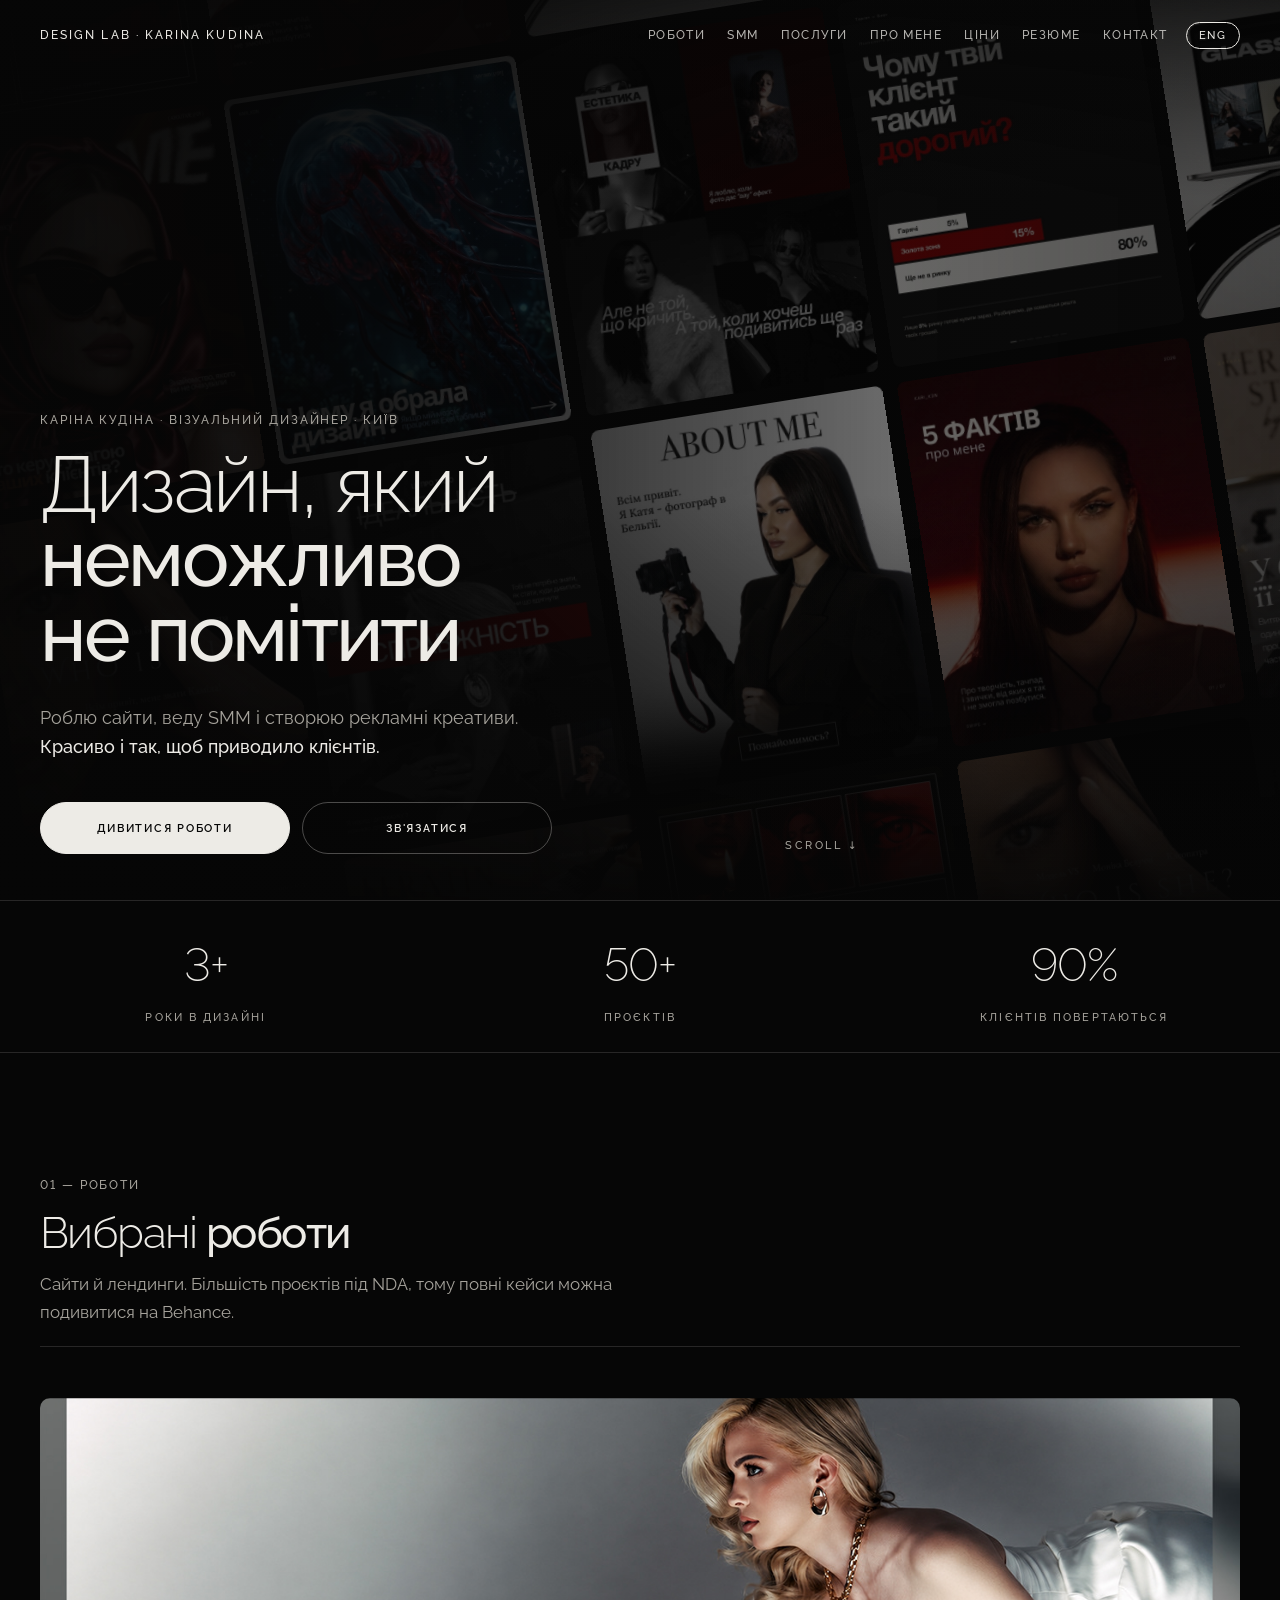
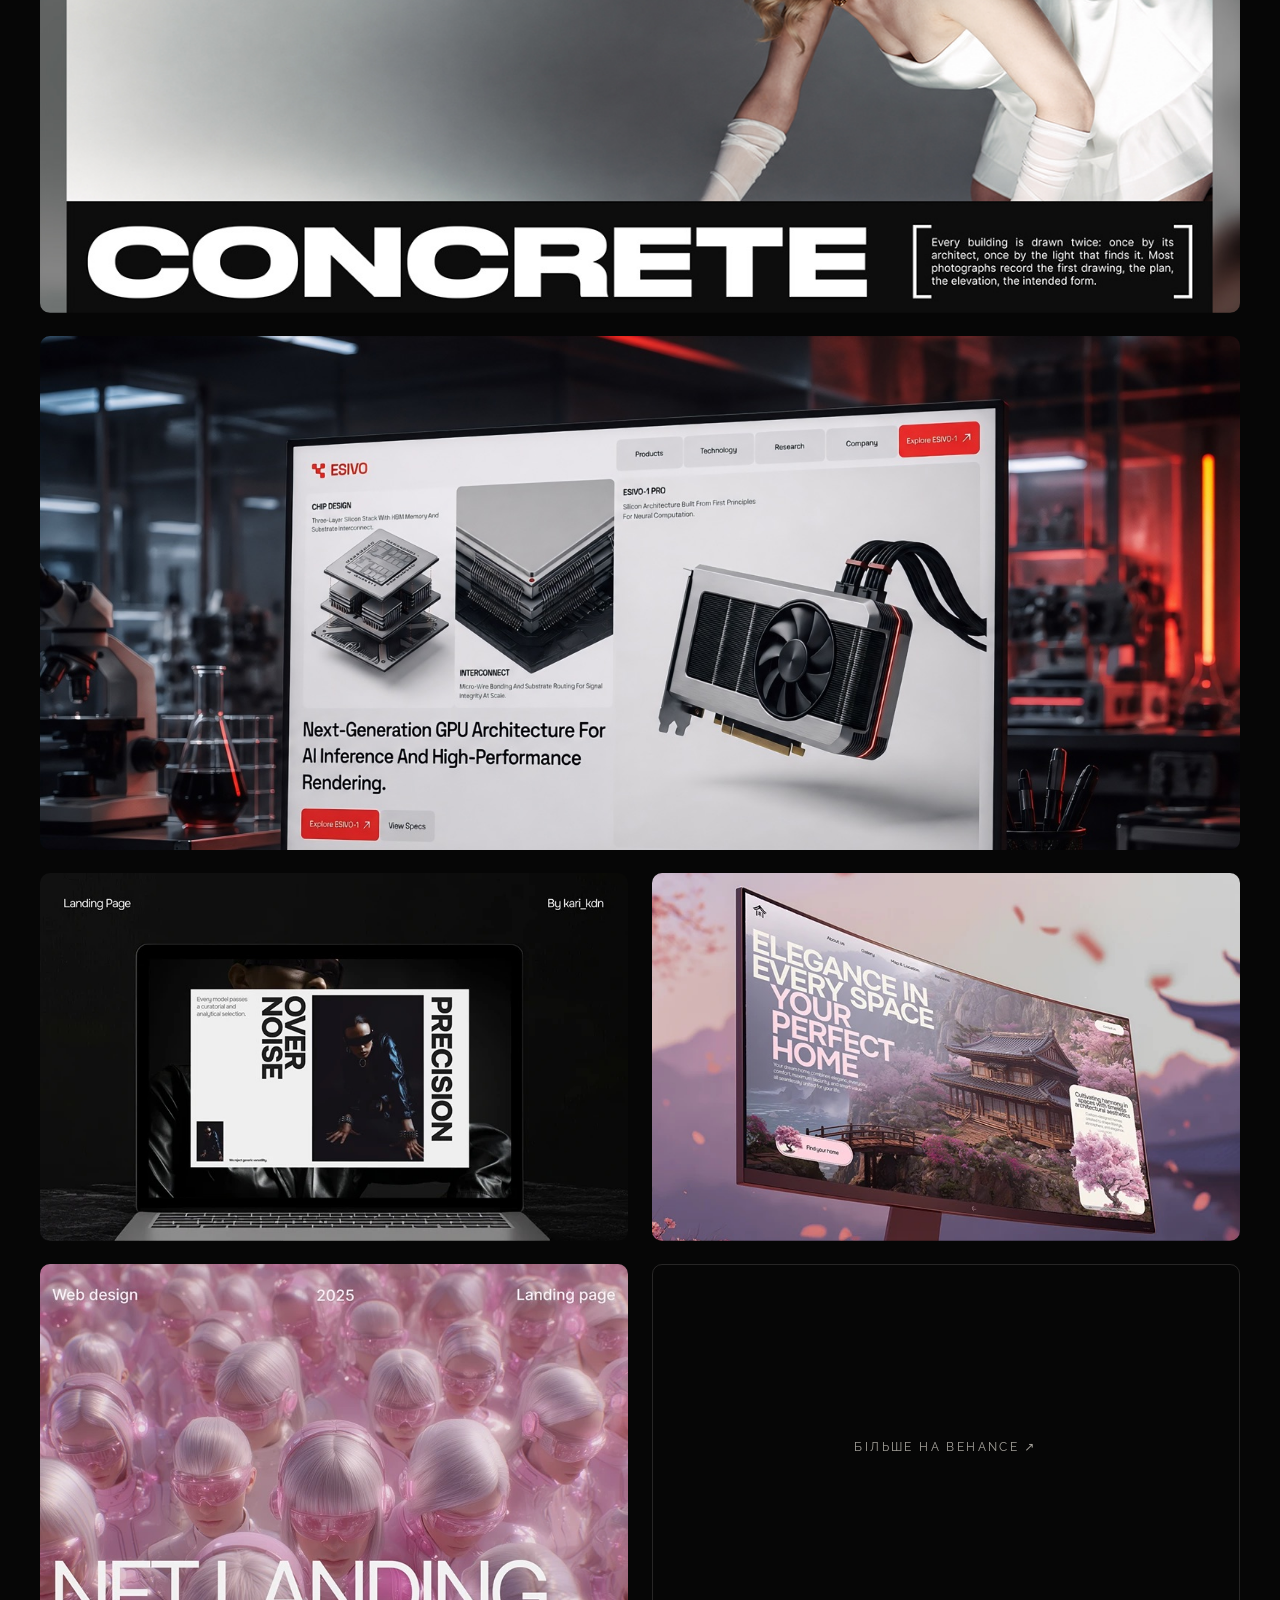
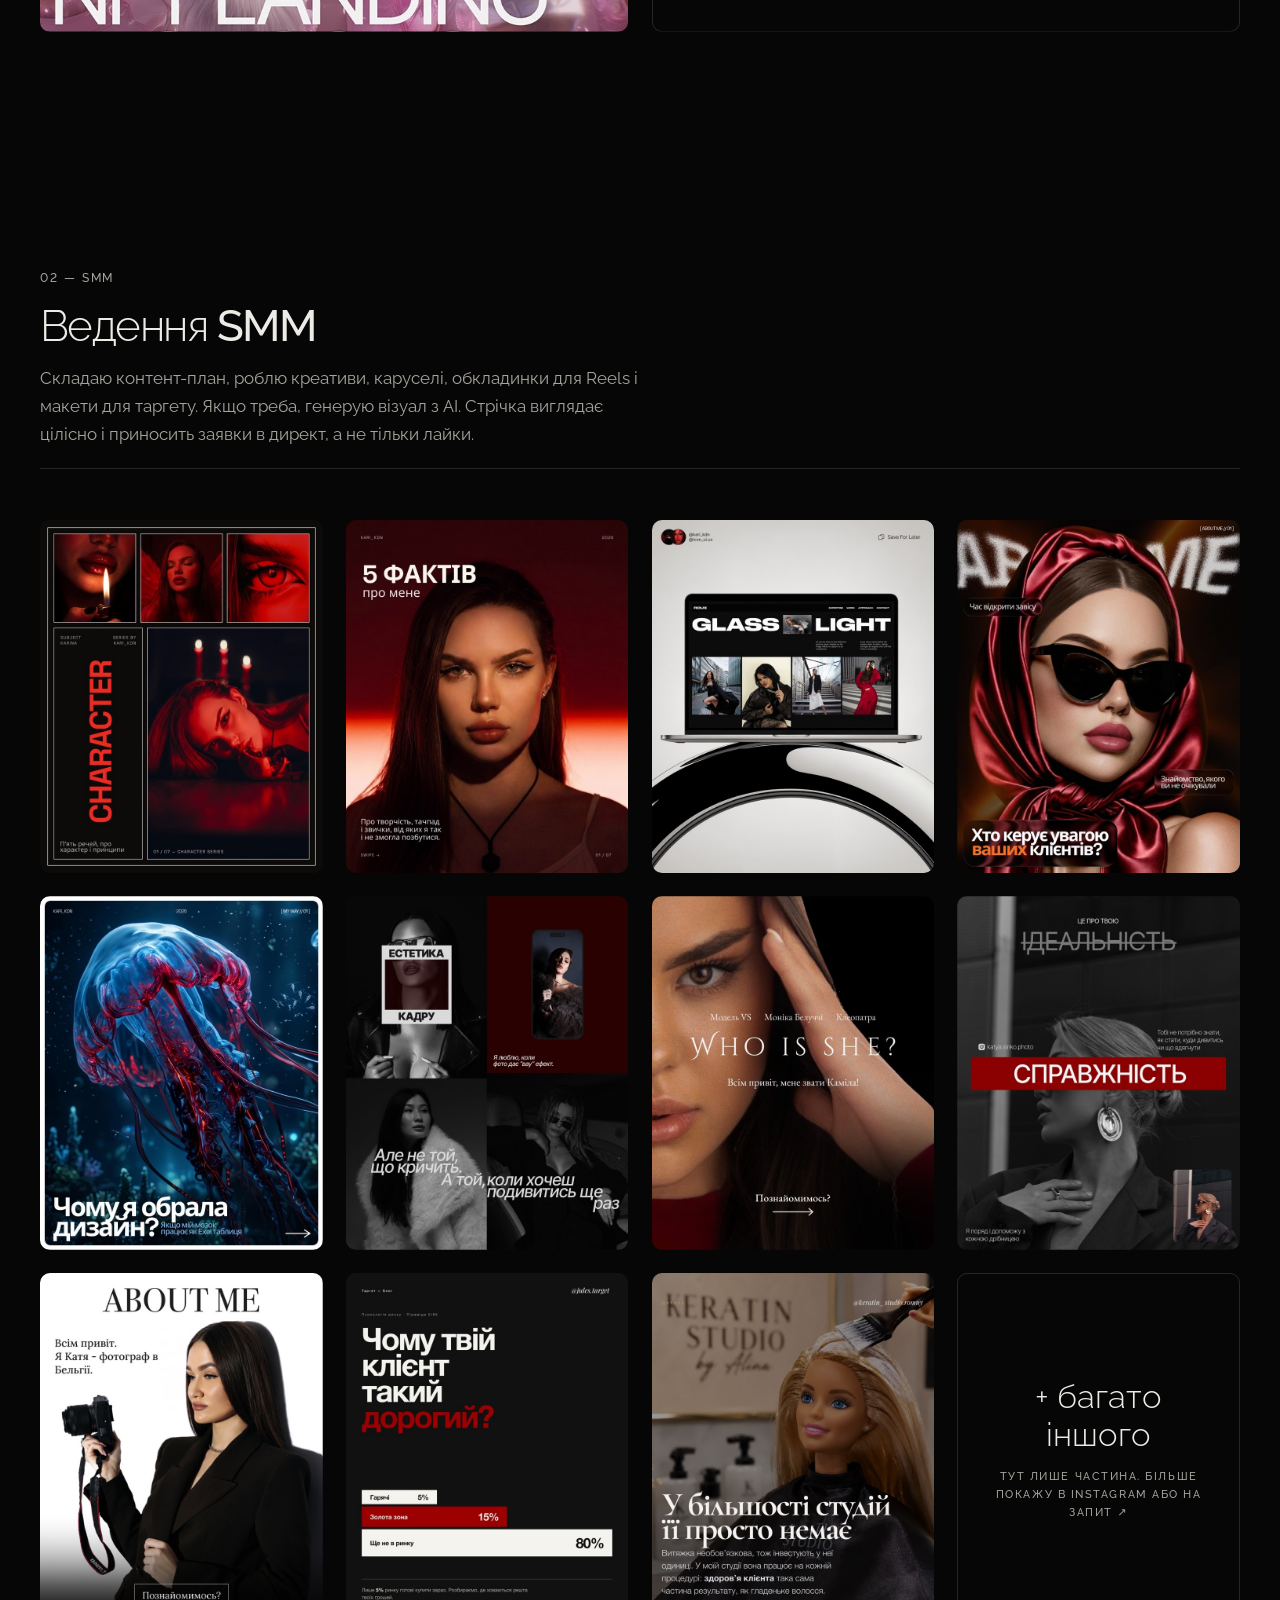
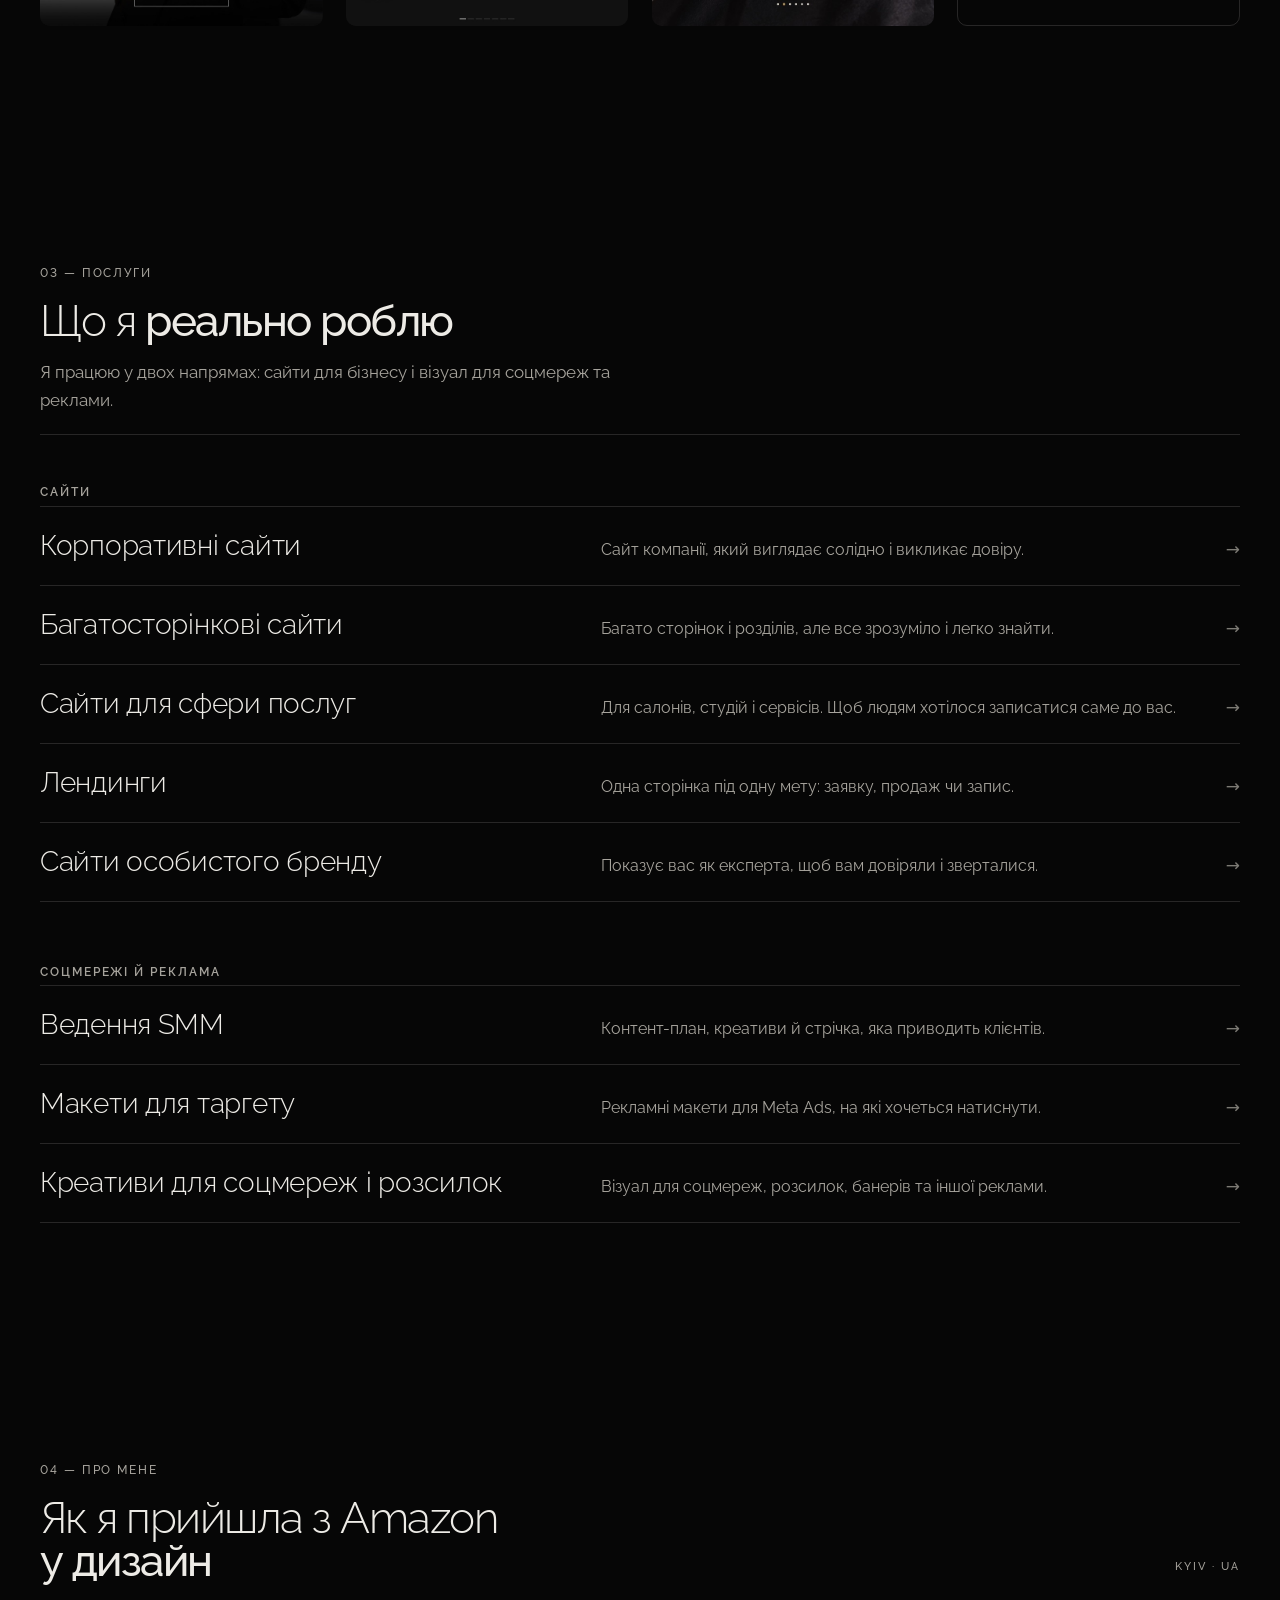
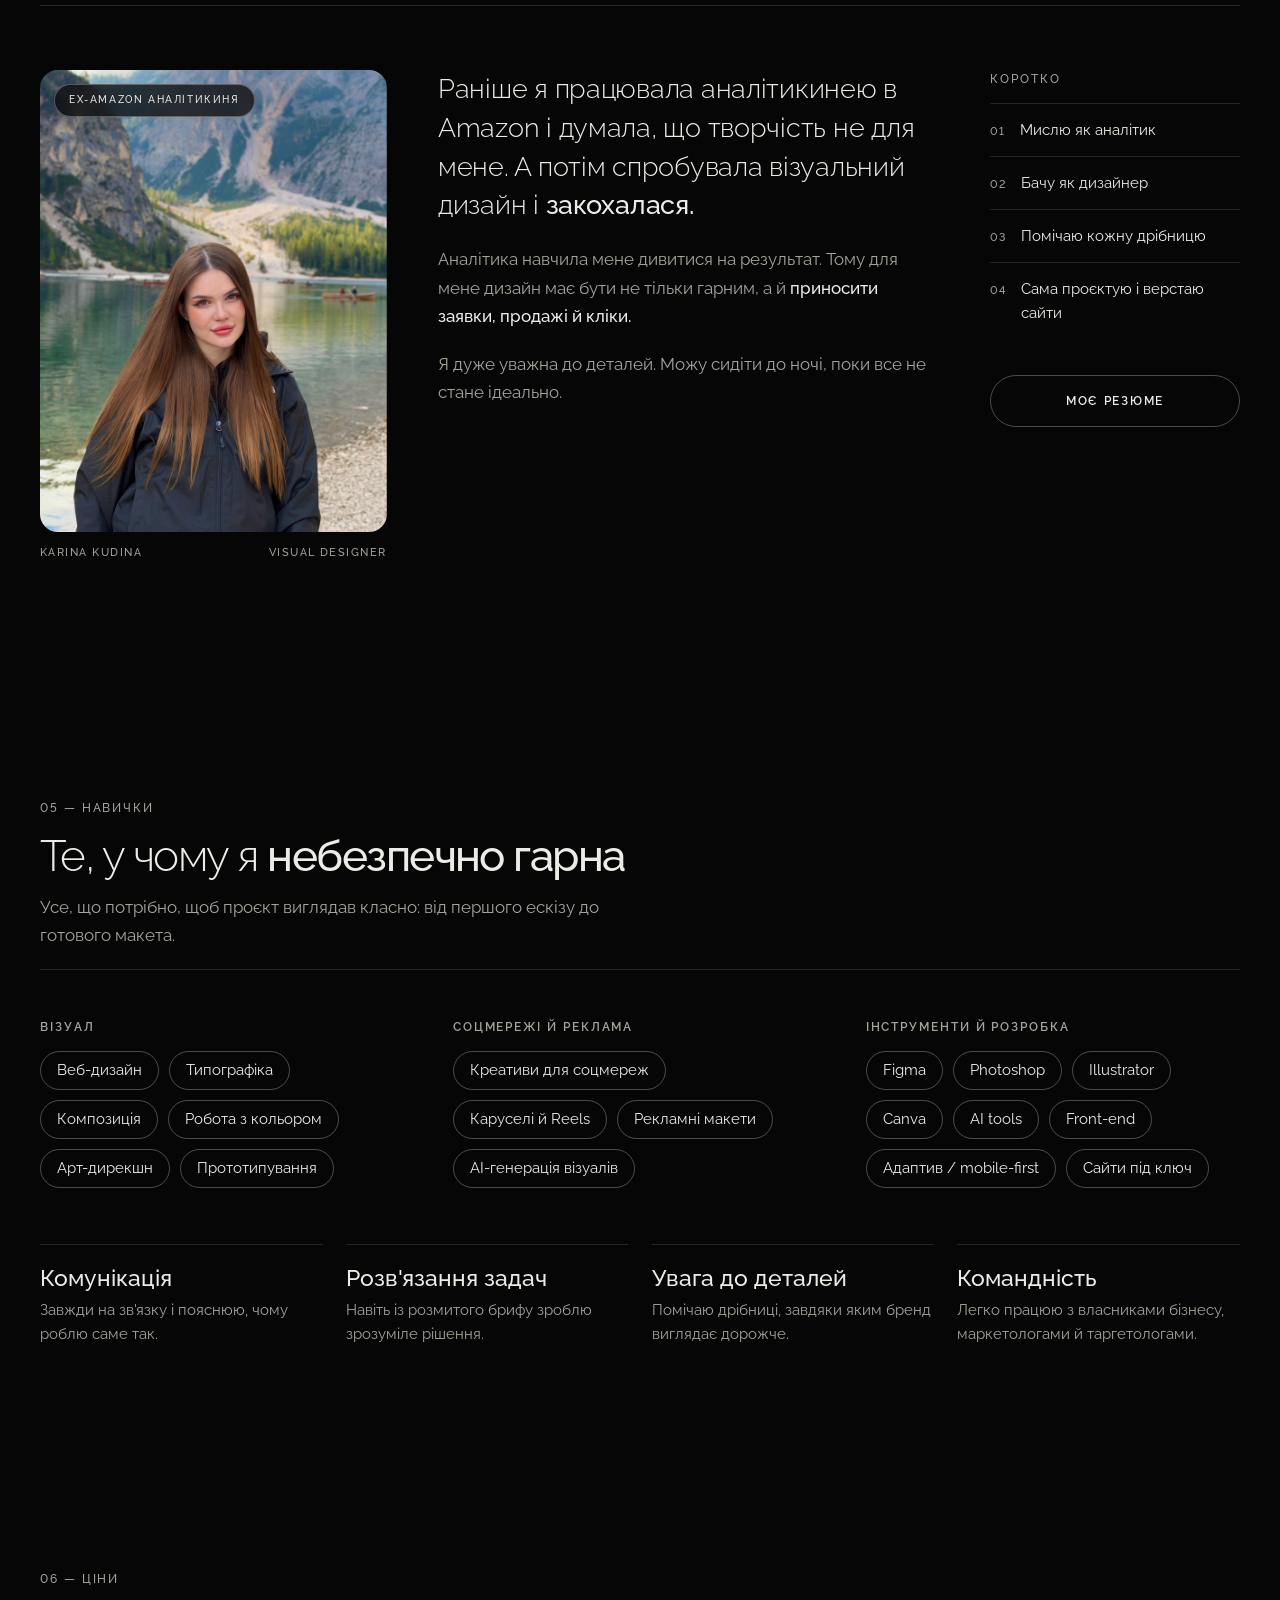
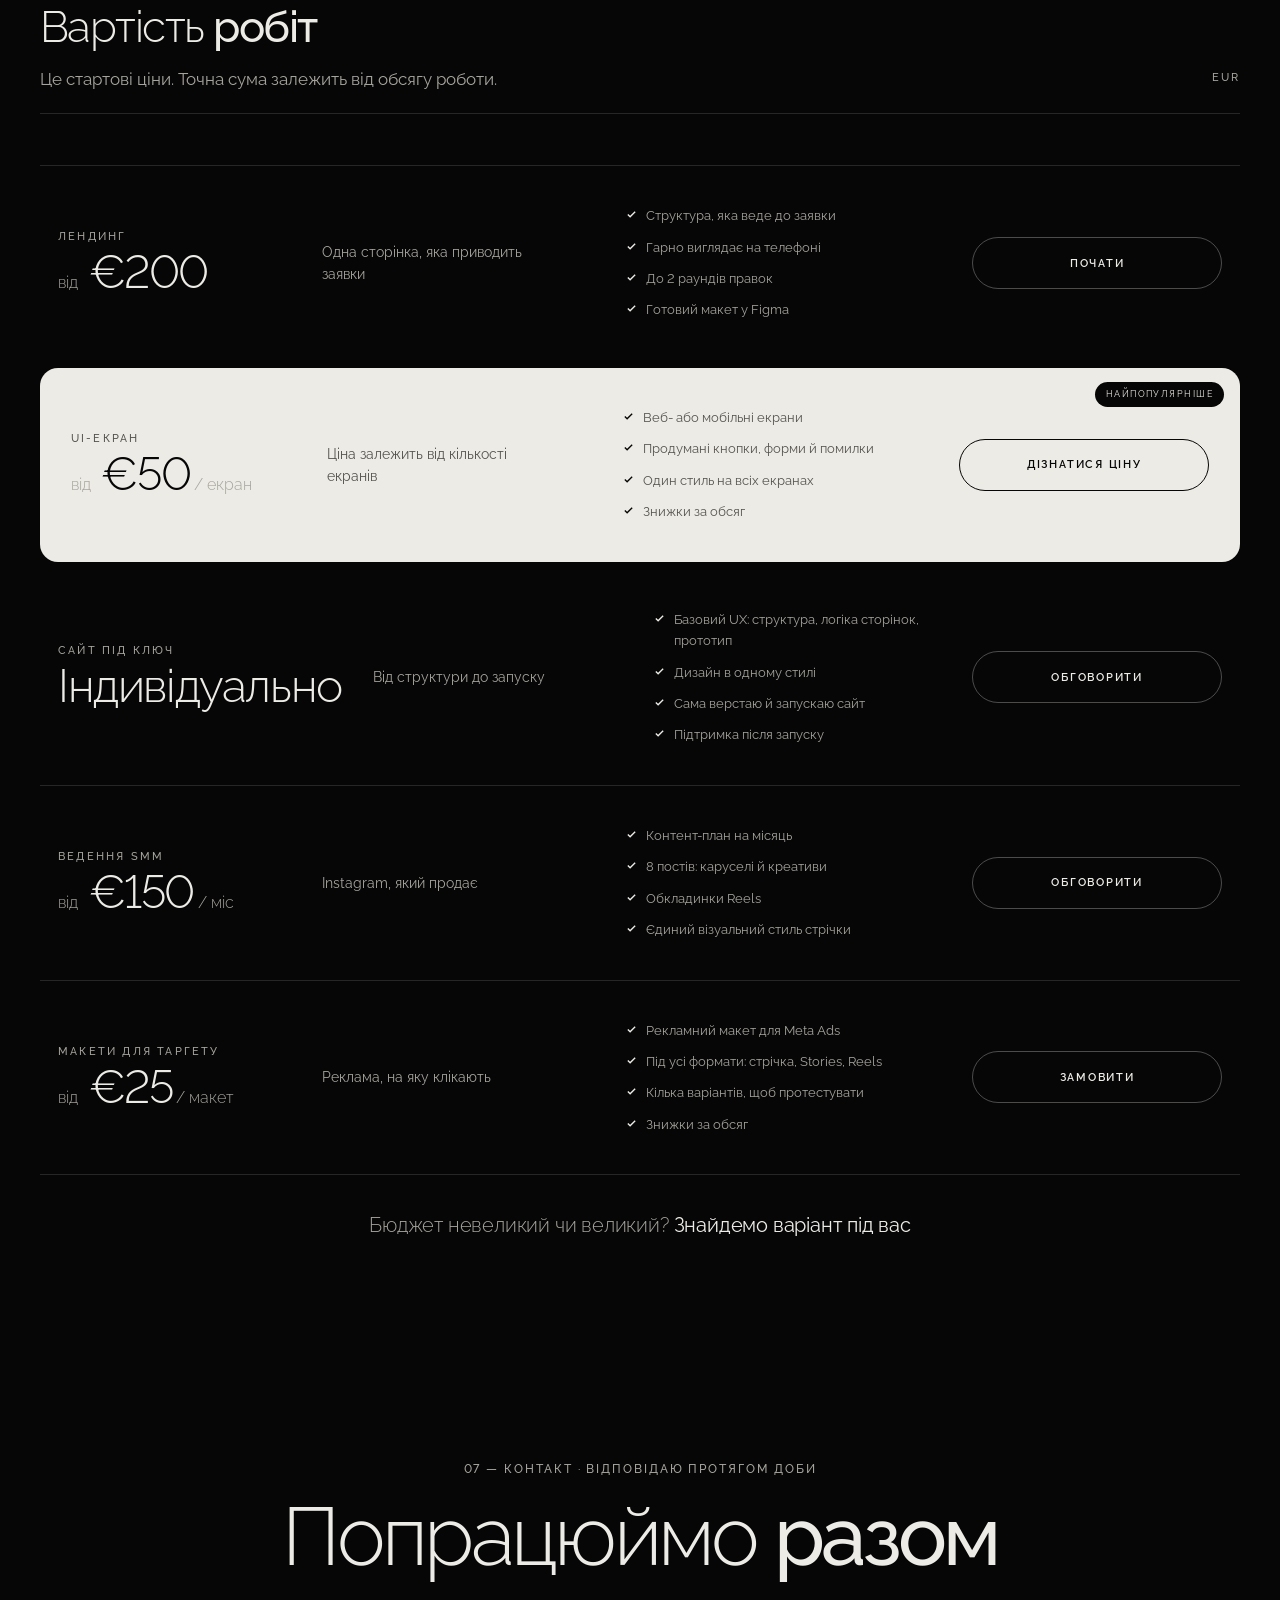
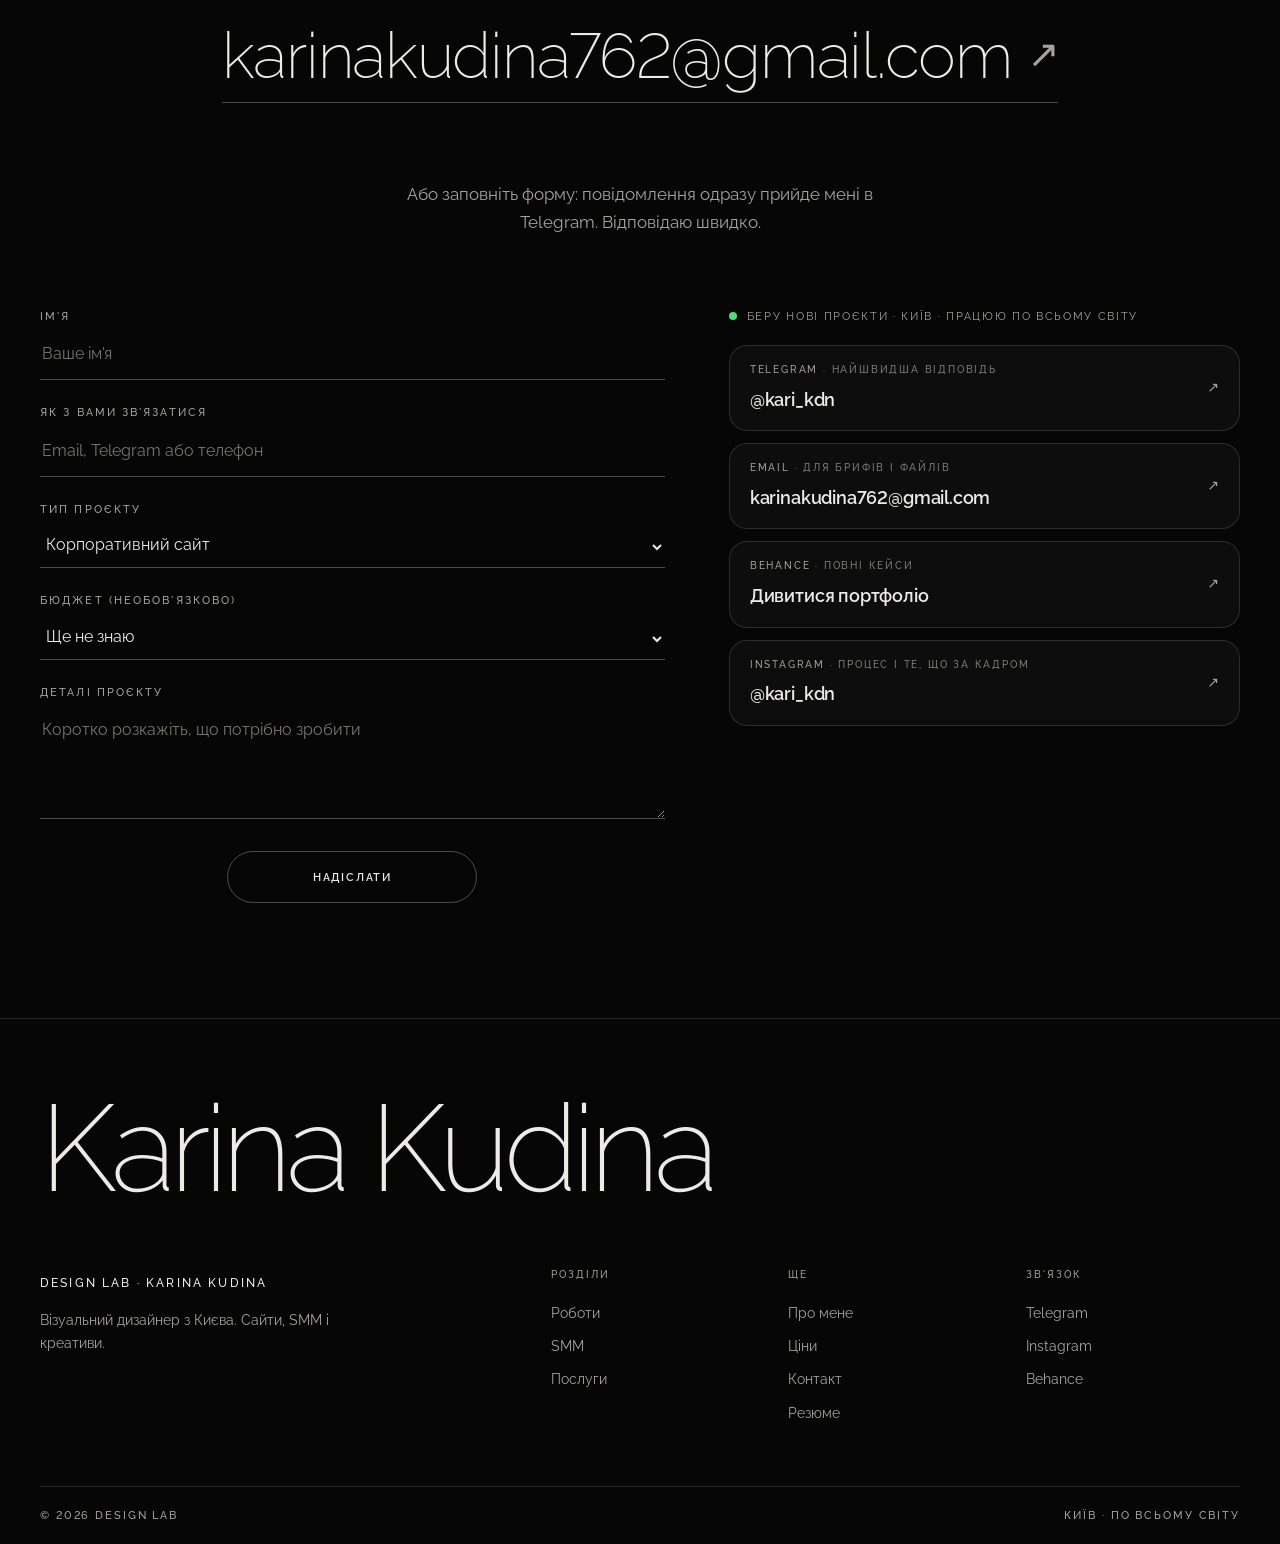
==== commit a3f8fae3: "Add resume page with PDF download Co-Authored-By: Claude Opus 5.5 <noreply@anthropic.com>" ====
--- a/index.html
+++ b/index.html
@@ -46,6 +46,7 @@
       <a href="#services" data-en="Services">Послуги</a>
       <a href="#about" data-en="About">Про мене</a>
       <a href="#pricing" data-en="Pricing">Ціни</a>
+      <a href="resume/" data-en="Resume">Резюме</a>
       <a href="#contact" data-en="Contact">Контакт</a>
     </nav>
     <button class="lang-toggle" data-lang-label aria-label="Switch language">ENG</button>
@@ -214,6 +215,7 @@
         <div class="af"><span class="af-n">02</span><p data-en="I see like a designer">Бачу як дизайнер</p></div>
         <div class="af"><span class="af-n">03</span><p data-en="I notice every detail">Помічаю кожну дрібницю</p></div>
         <div class="af"><span class="af-n">04</span><p data-en="I design and build websites myself">Сама проєктую і верстаю сайти</p></div>
+        <a class="btn mt-m" href="resume/" data-en="View resume">Моє резюме</a>
       </aside>
     </div>
   </div>
@@ -441,7 +443,7 @@
           <a href="#work" data-en="Work">Роботи</a><a href="#smm" data-en="SMM">SMM</a><a href="#services" data-en="Services">Послуги</a>
         </div>
         <div class="footer-col">
-          <h4 data-en="More">Ще</h4><a href="#about" data-en="About">Про мене</a><a href="#pricing" data-en="Pricing">Ціни</a><a href="#contact" data-en="Contact">Контакт</a>
+          <h4 data-en="More">Ще</h4><a href="#about" data-en="About">Про мене</a><a href="#pricing" data-en="Pricing">Ціни</a><a href="#contact" data-en="Contact">Контакт</a><a href="resume/" data-en="Resume">Резюме</a>
         </div>
         <div class="footer-col">
           <h4 data-en="Connect">Зв'язок</h4>
--- a/assets/style.css
+++ b/assets/style.css
@@ -841,3 +841,6 @@
 
 /* header: no hairline under the bar */
 .site-header,.site-header.scrolled{border-bottom-color:transparent}
+
+/* about photo: keep original 3:4 proportions */
+.about-photo img{height:auto;aspect-ratio:768/1024;object-fit:cover;display:block}
